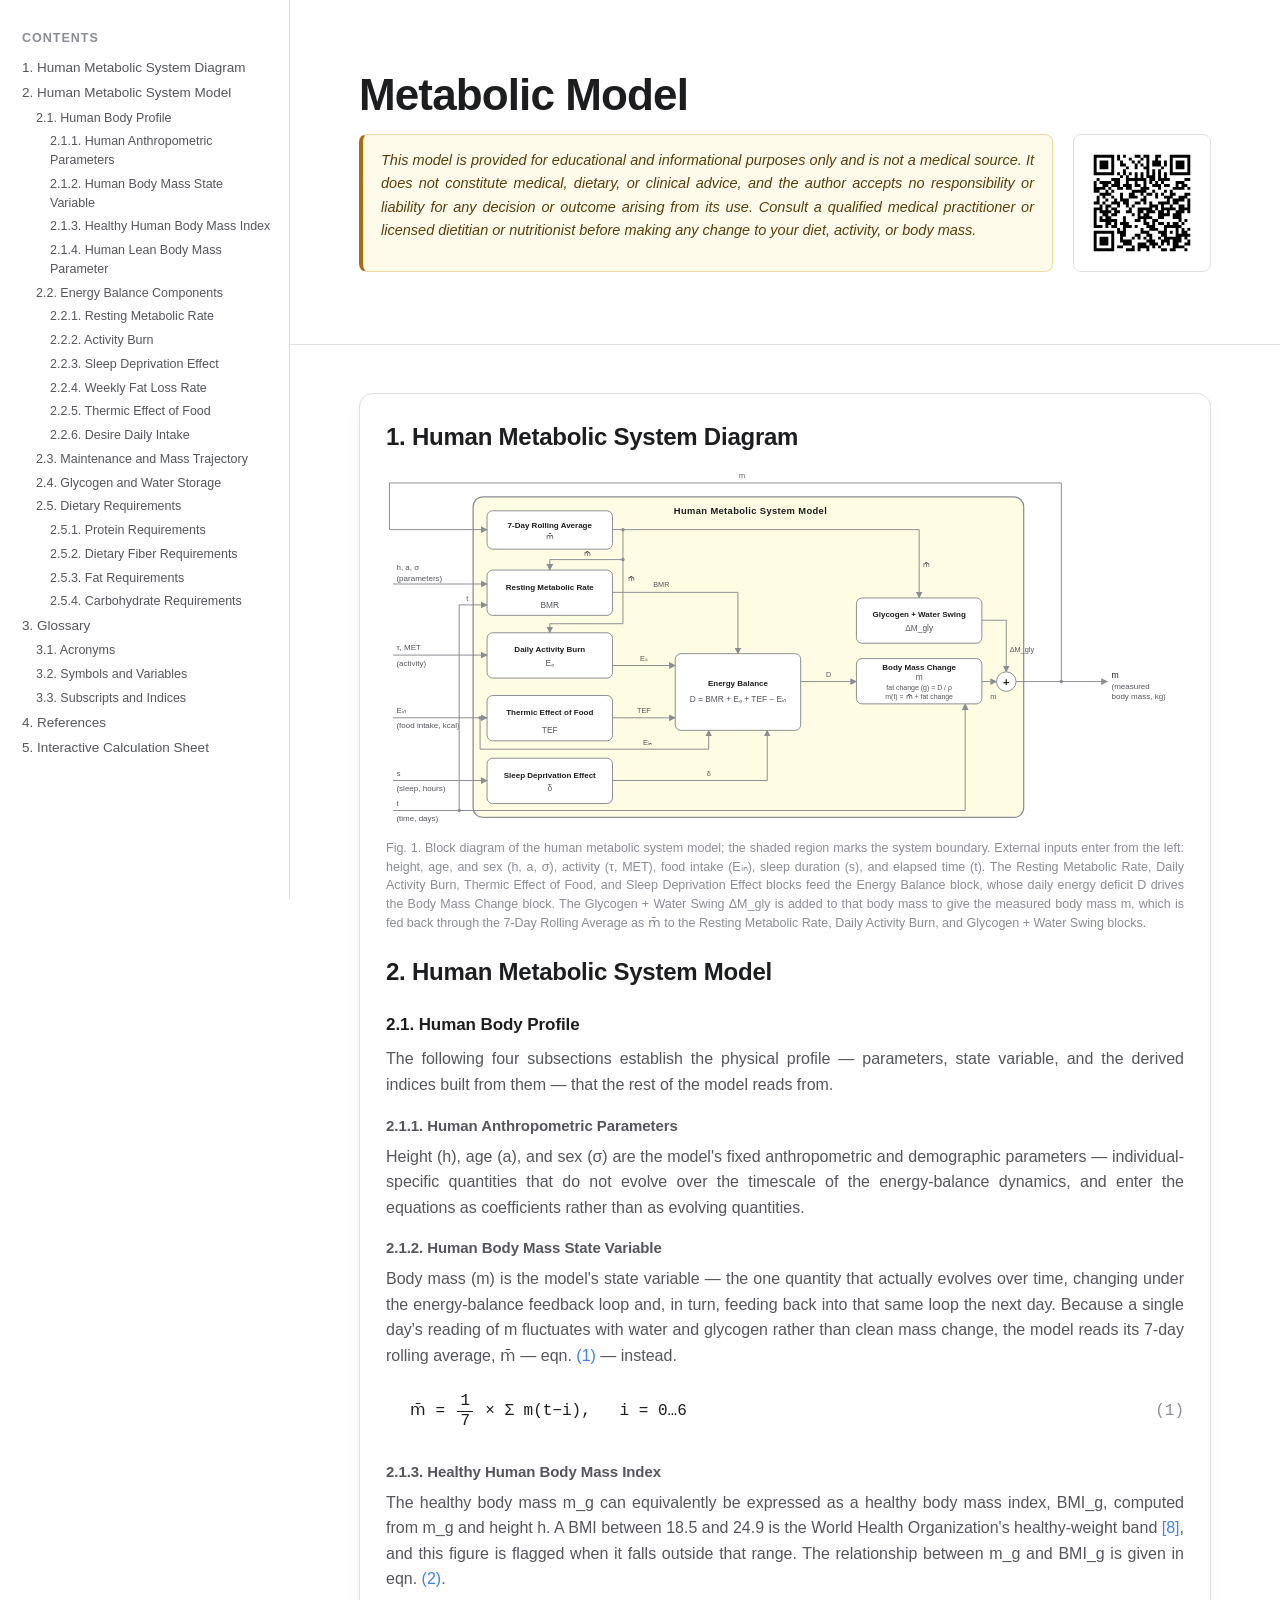
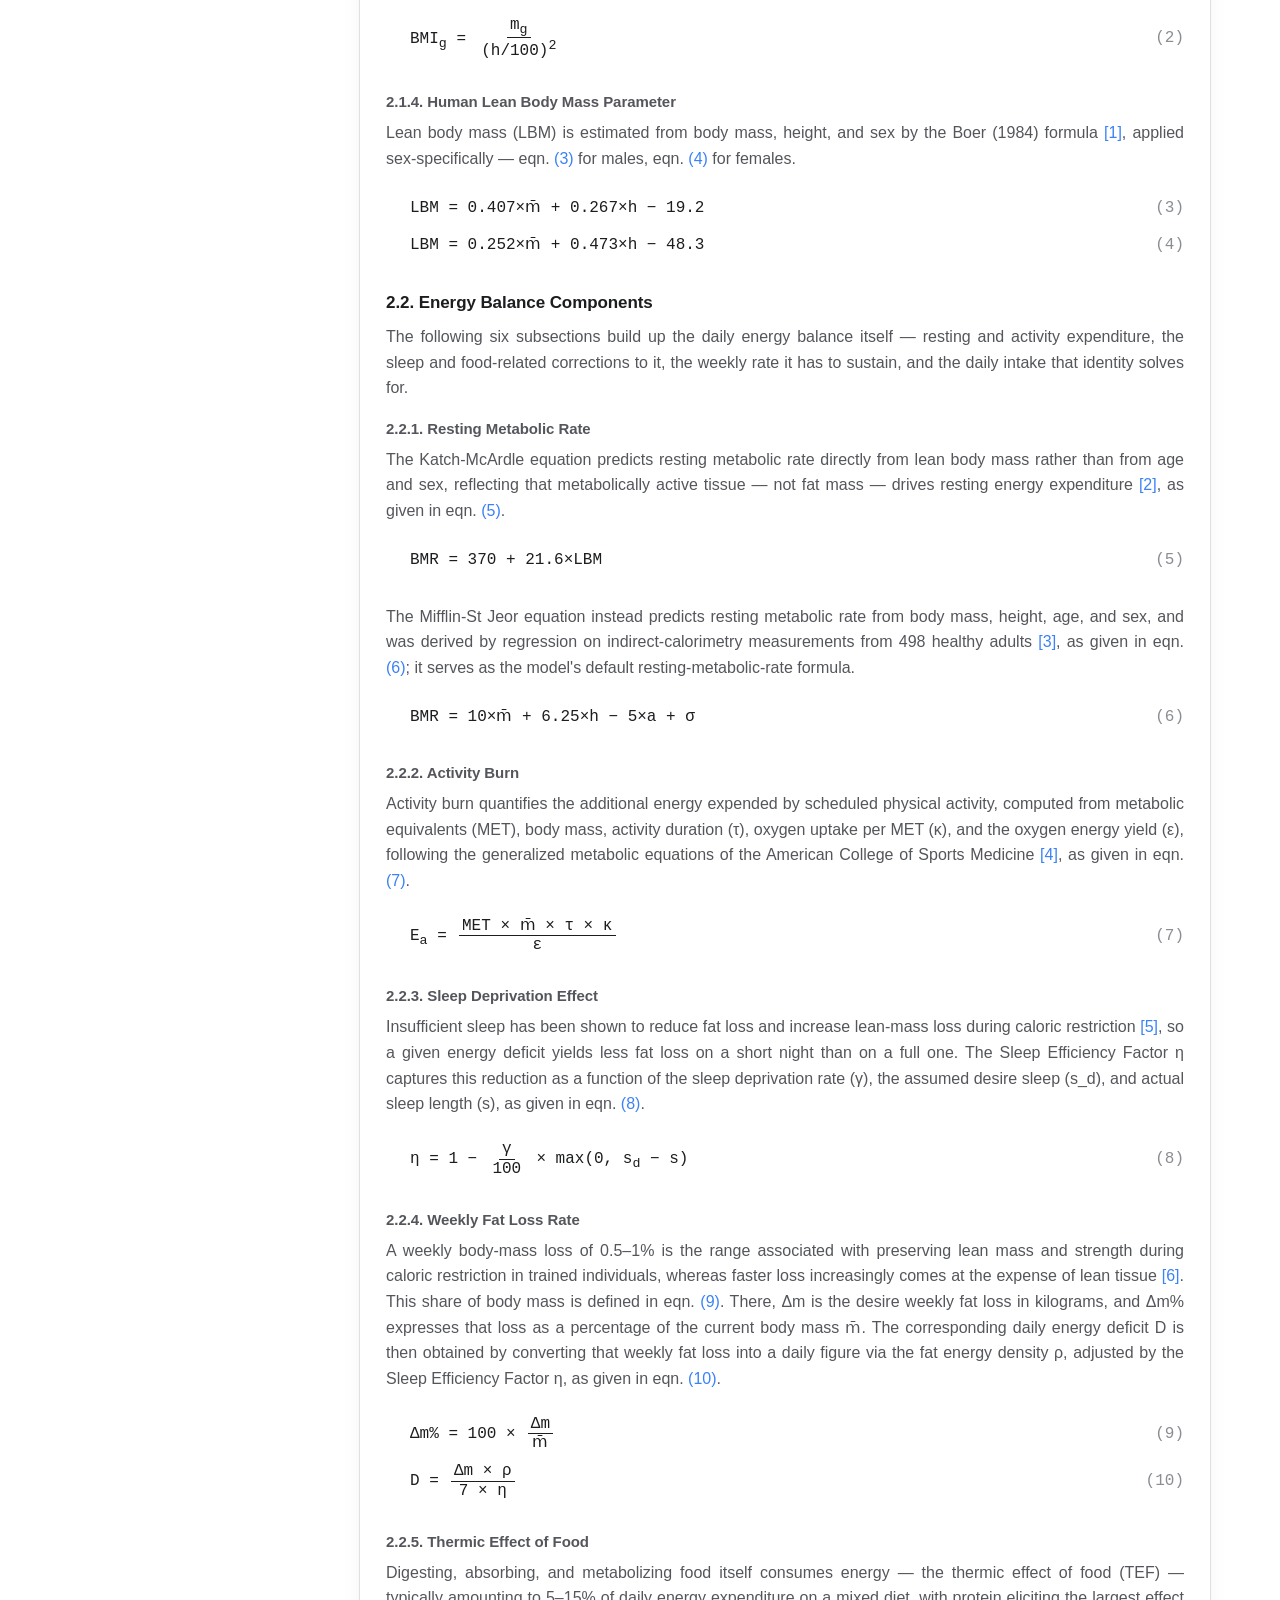
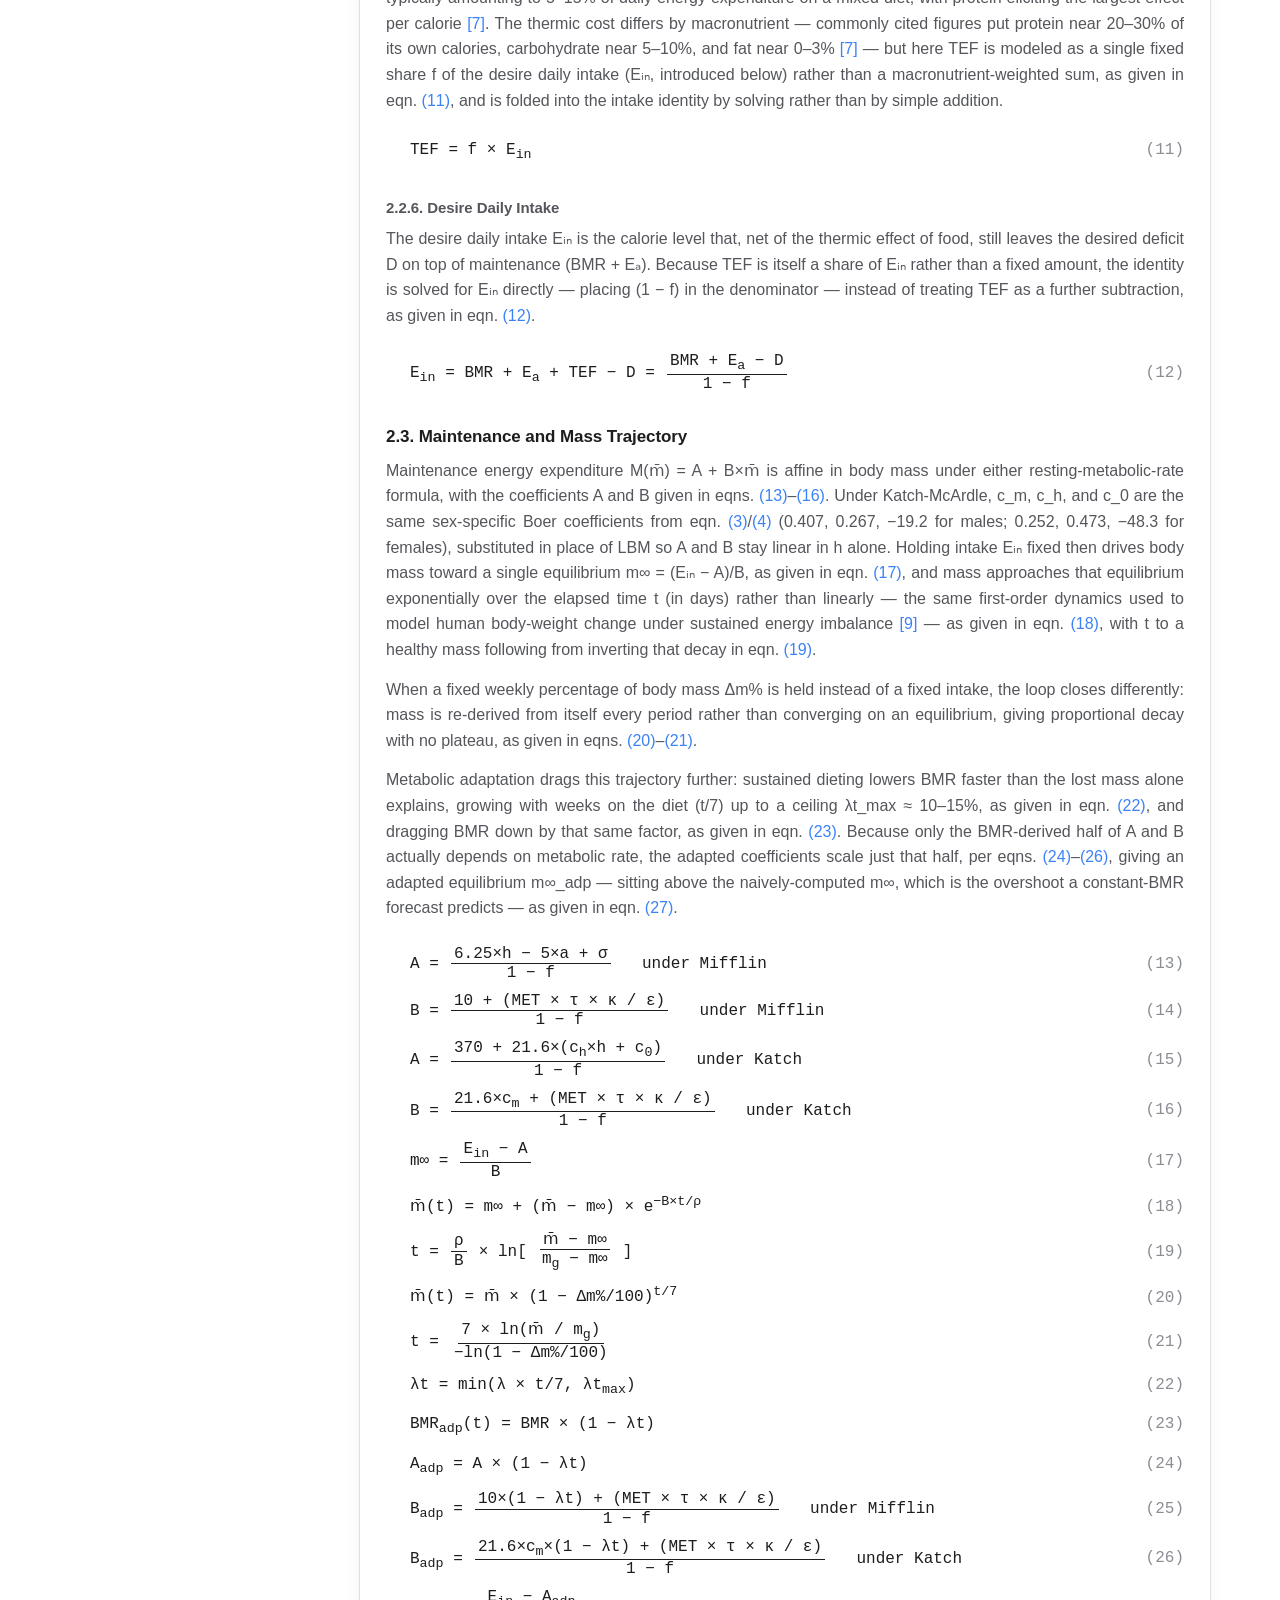
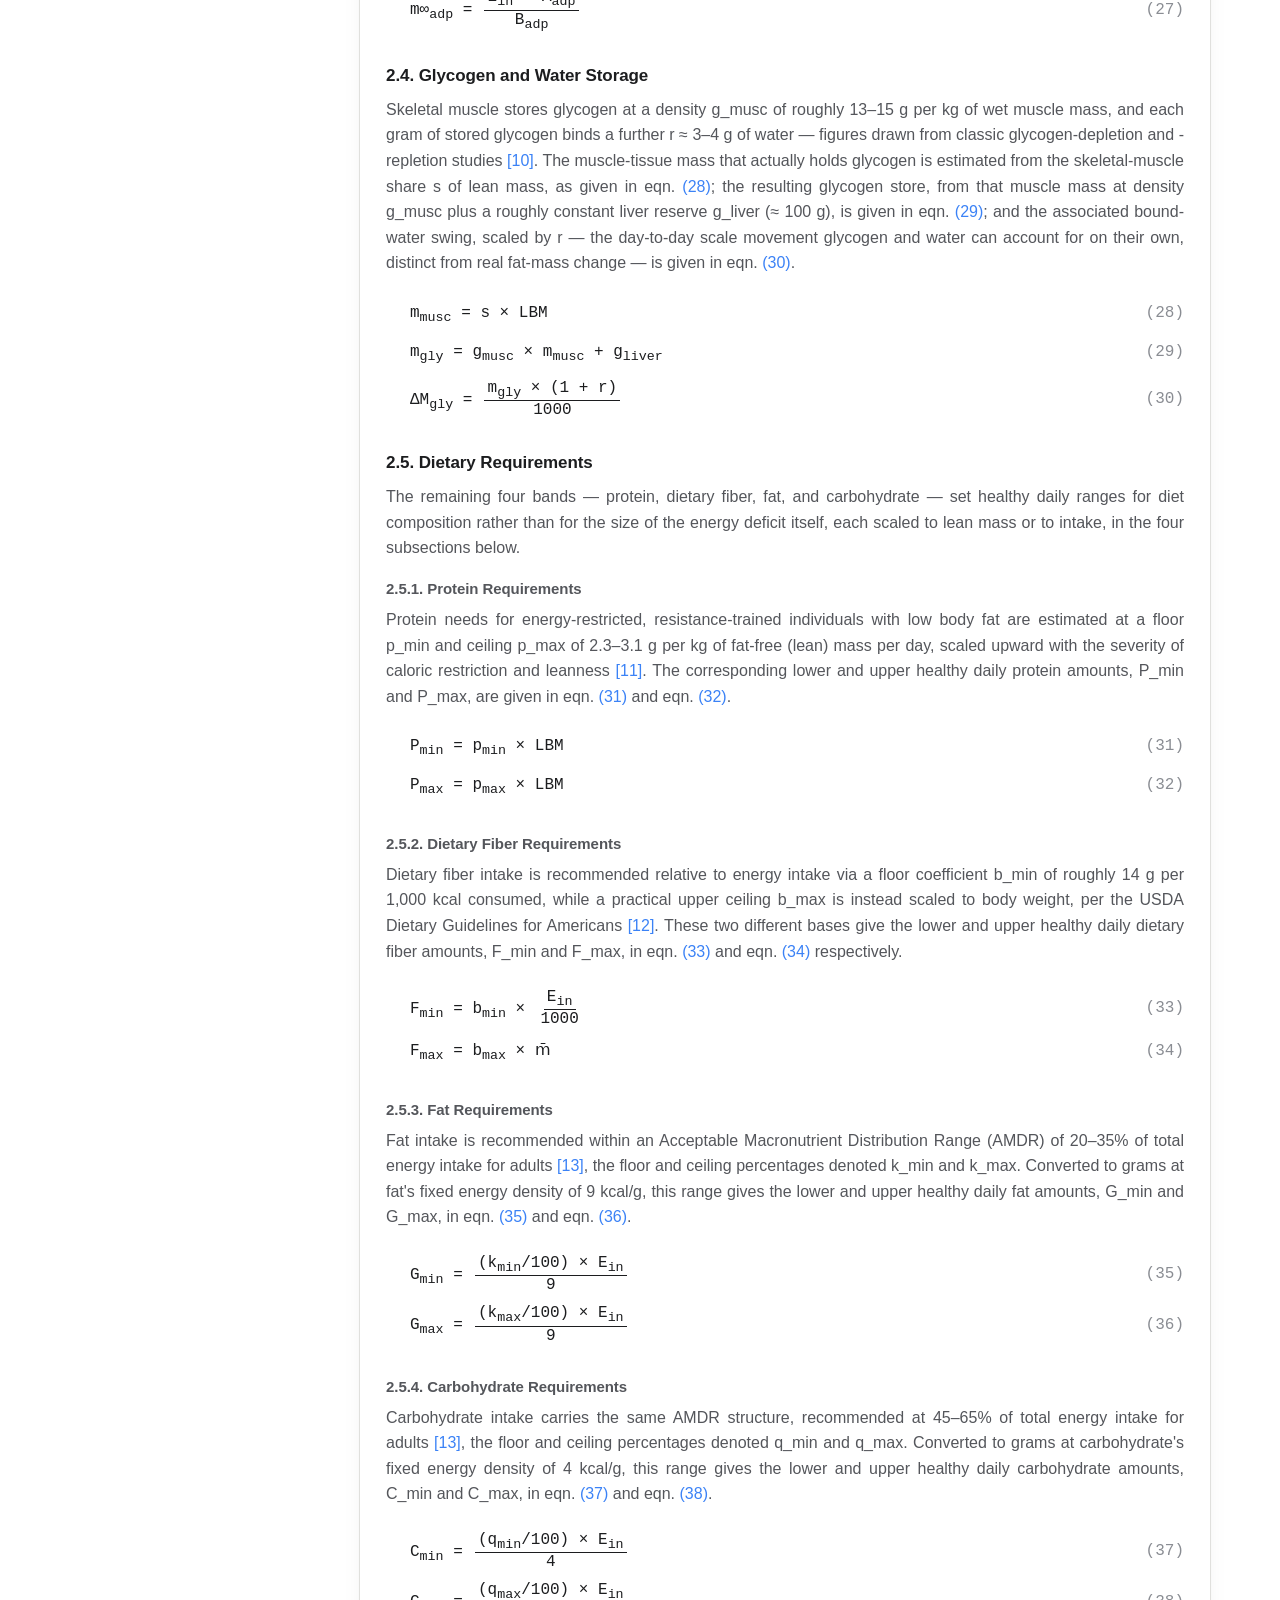
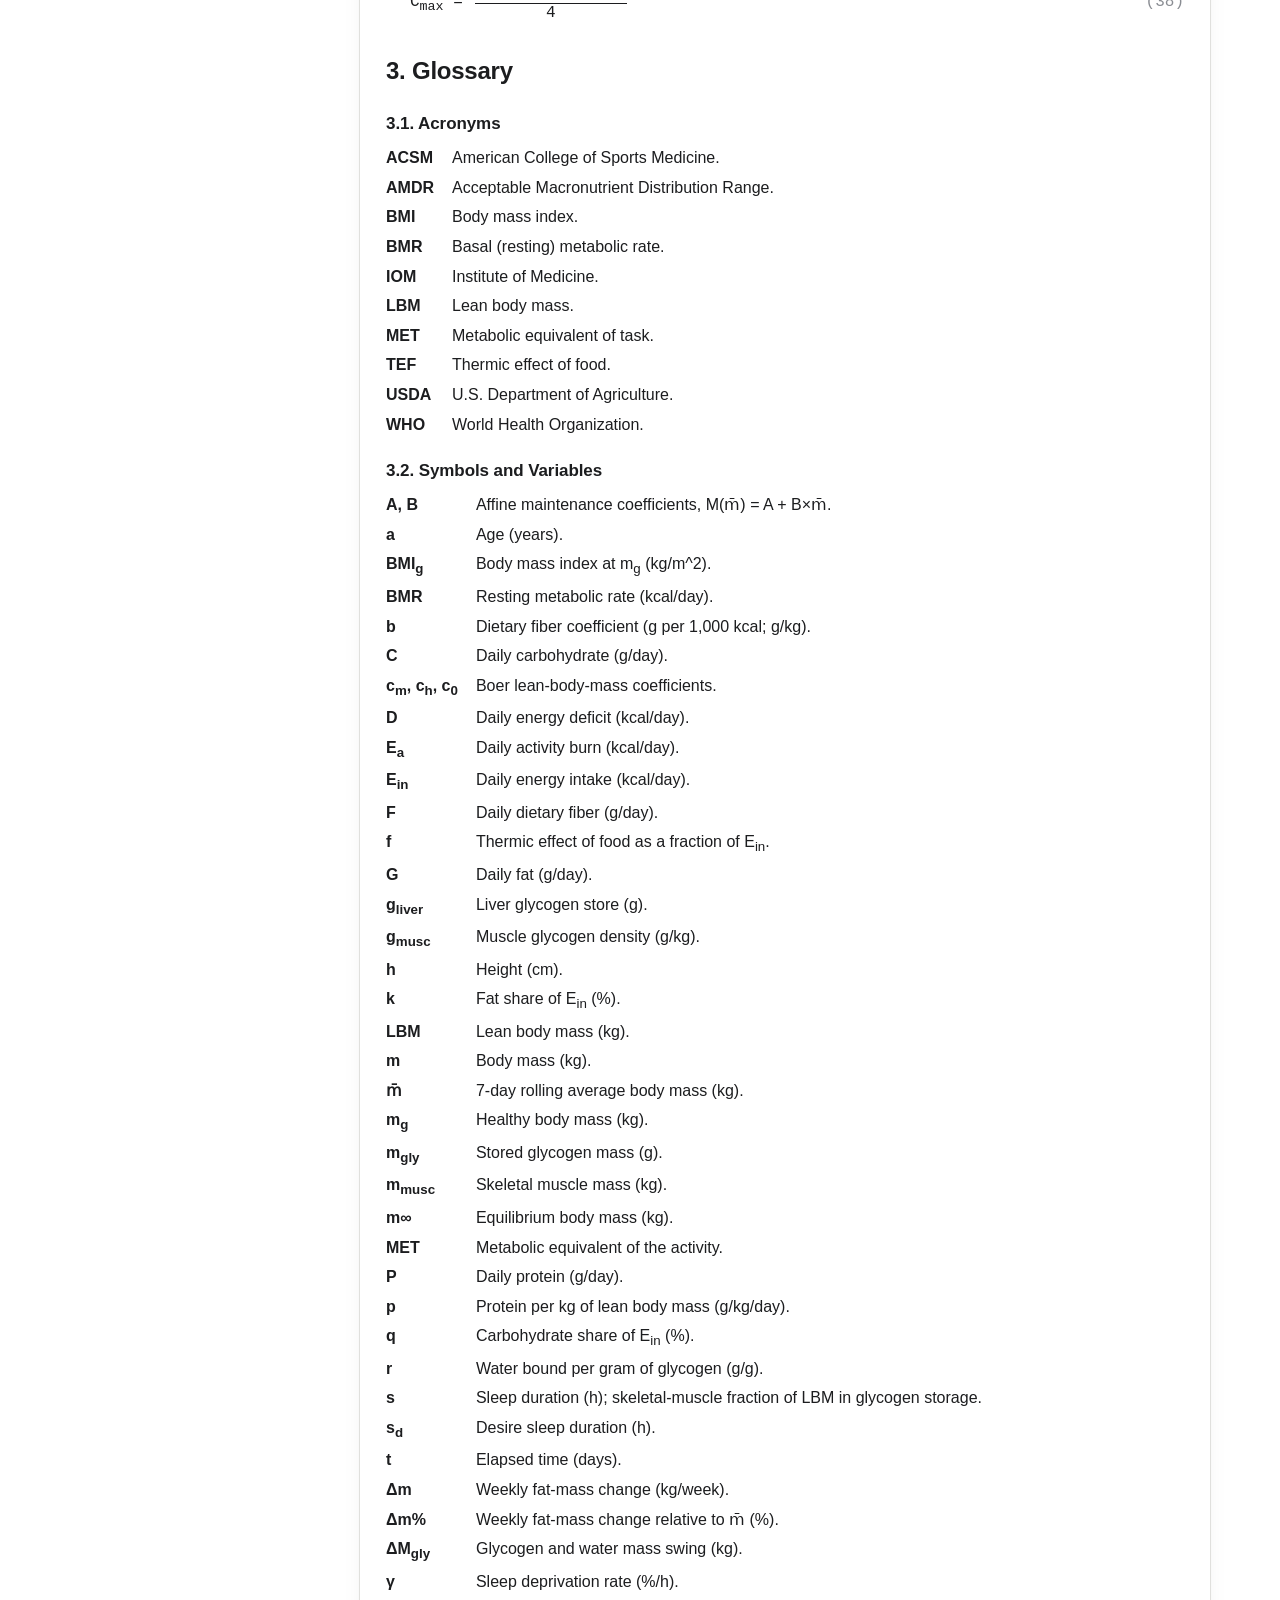
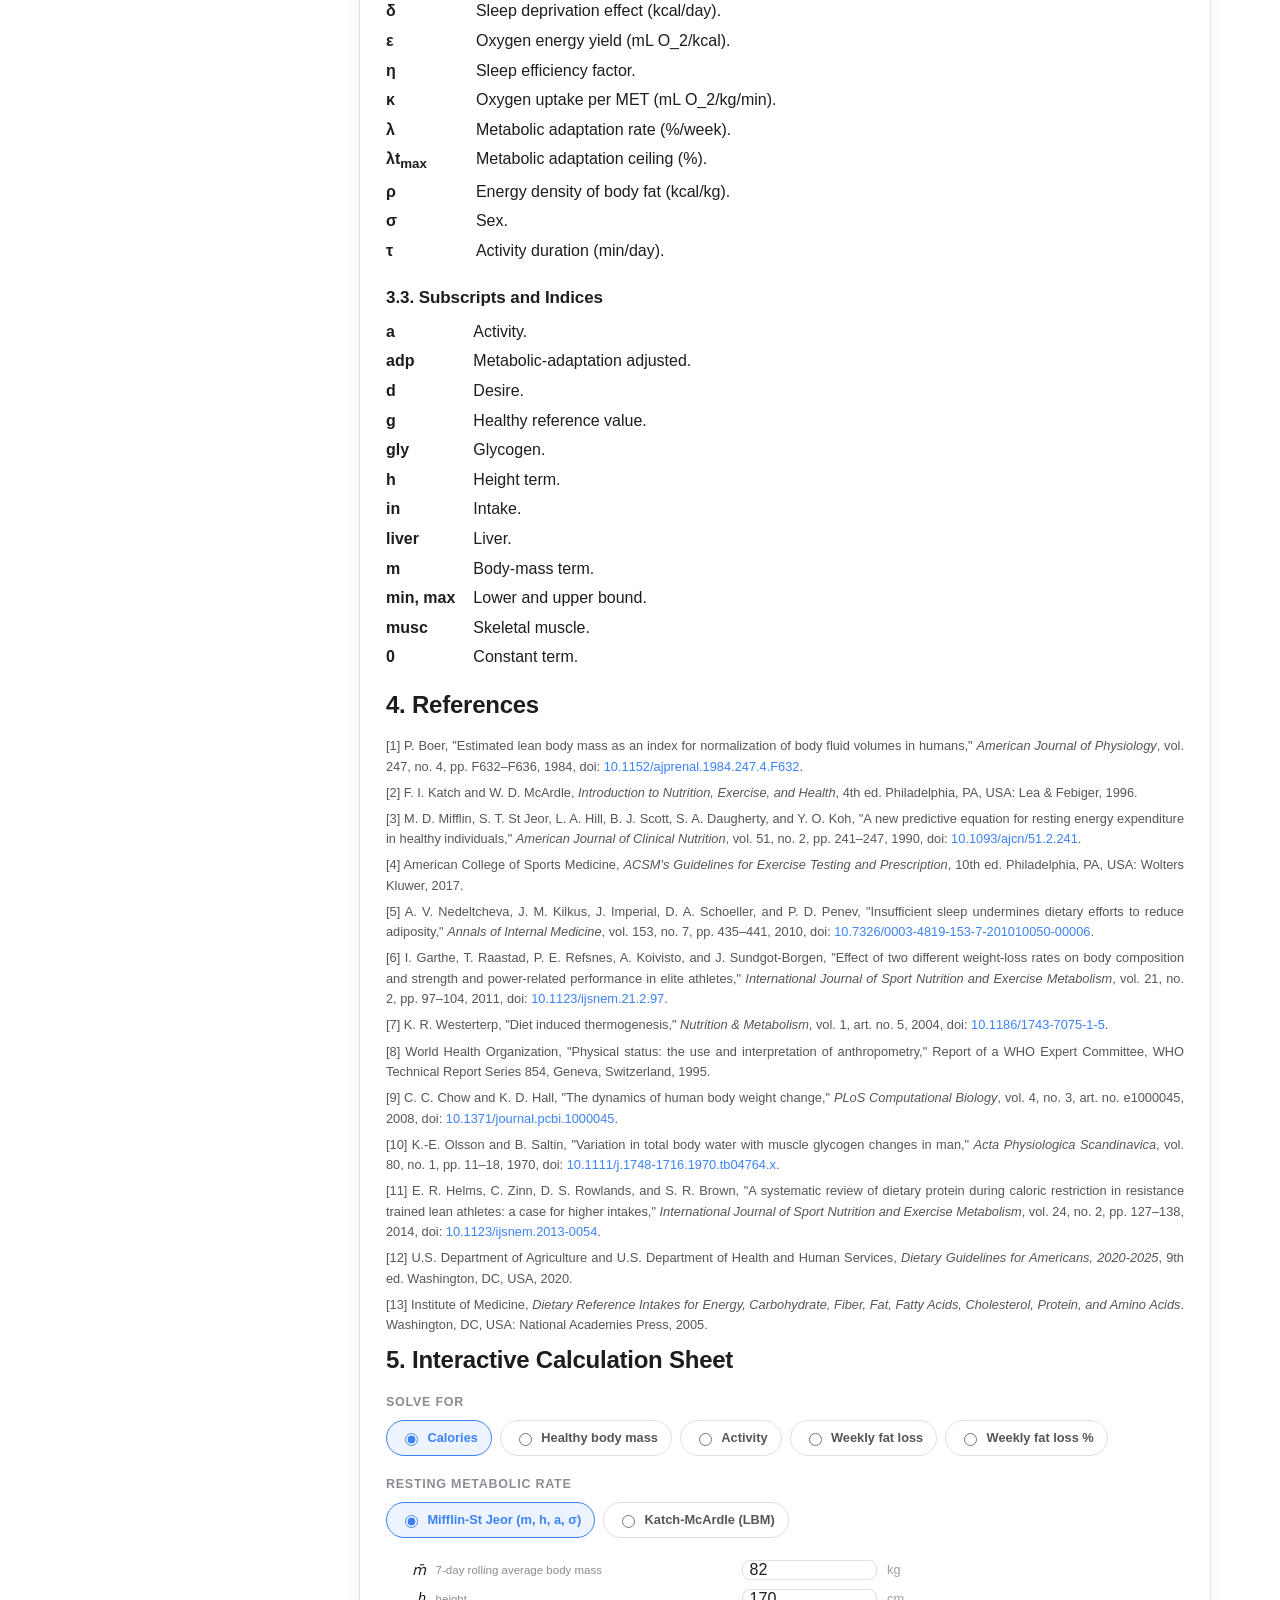
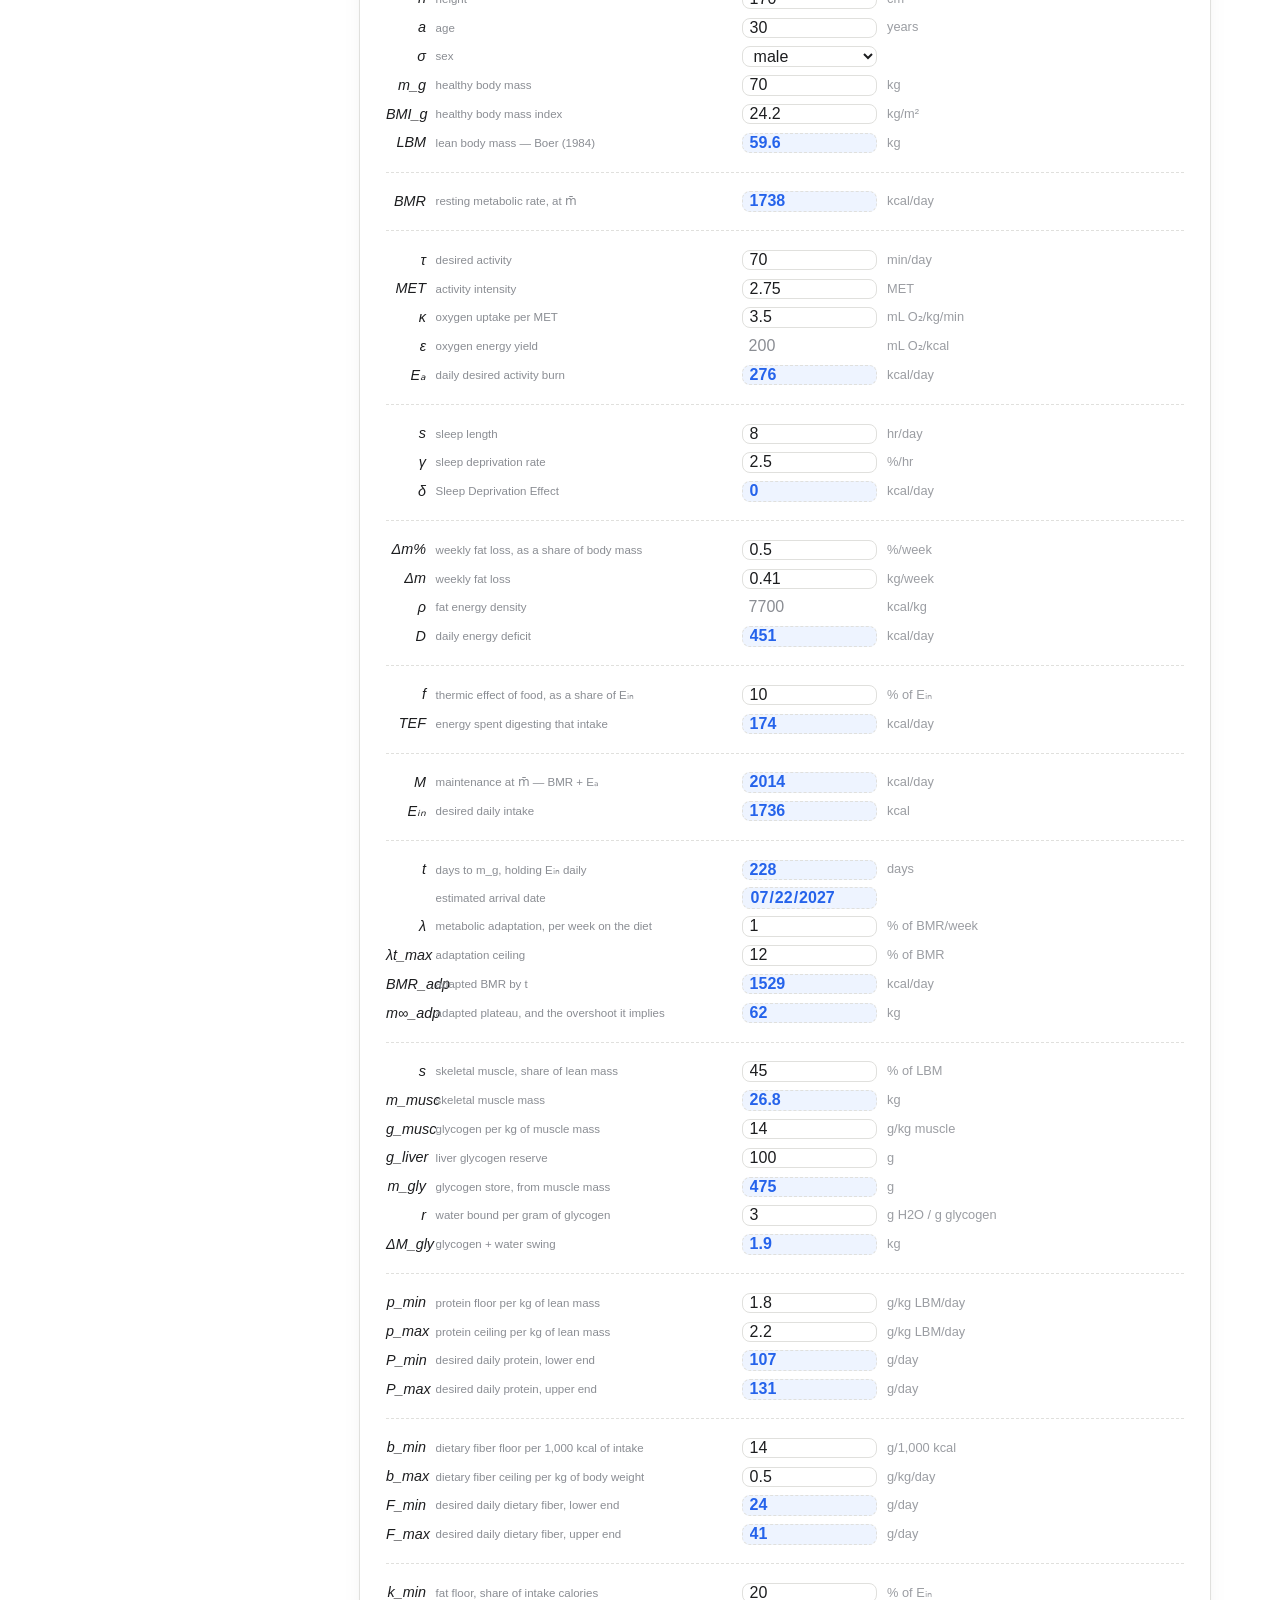
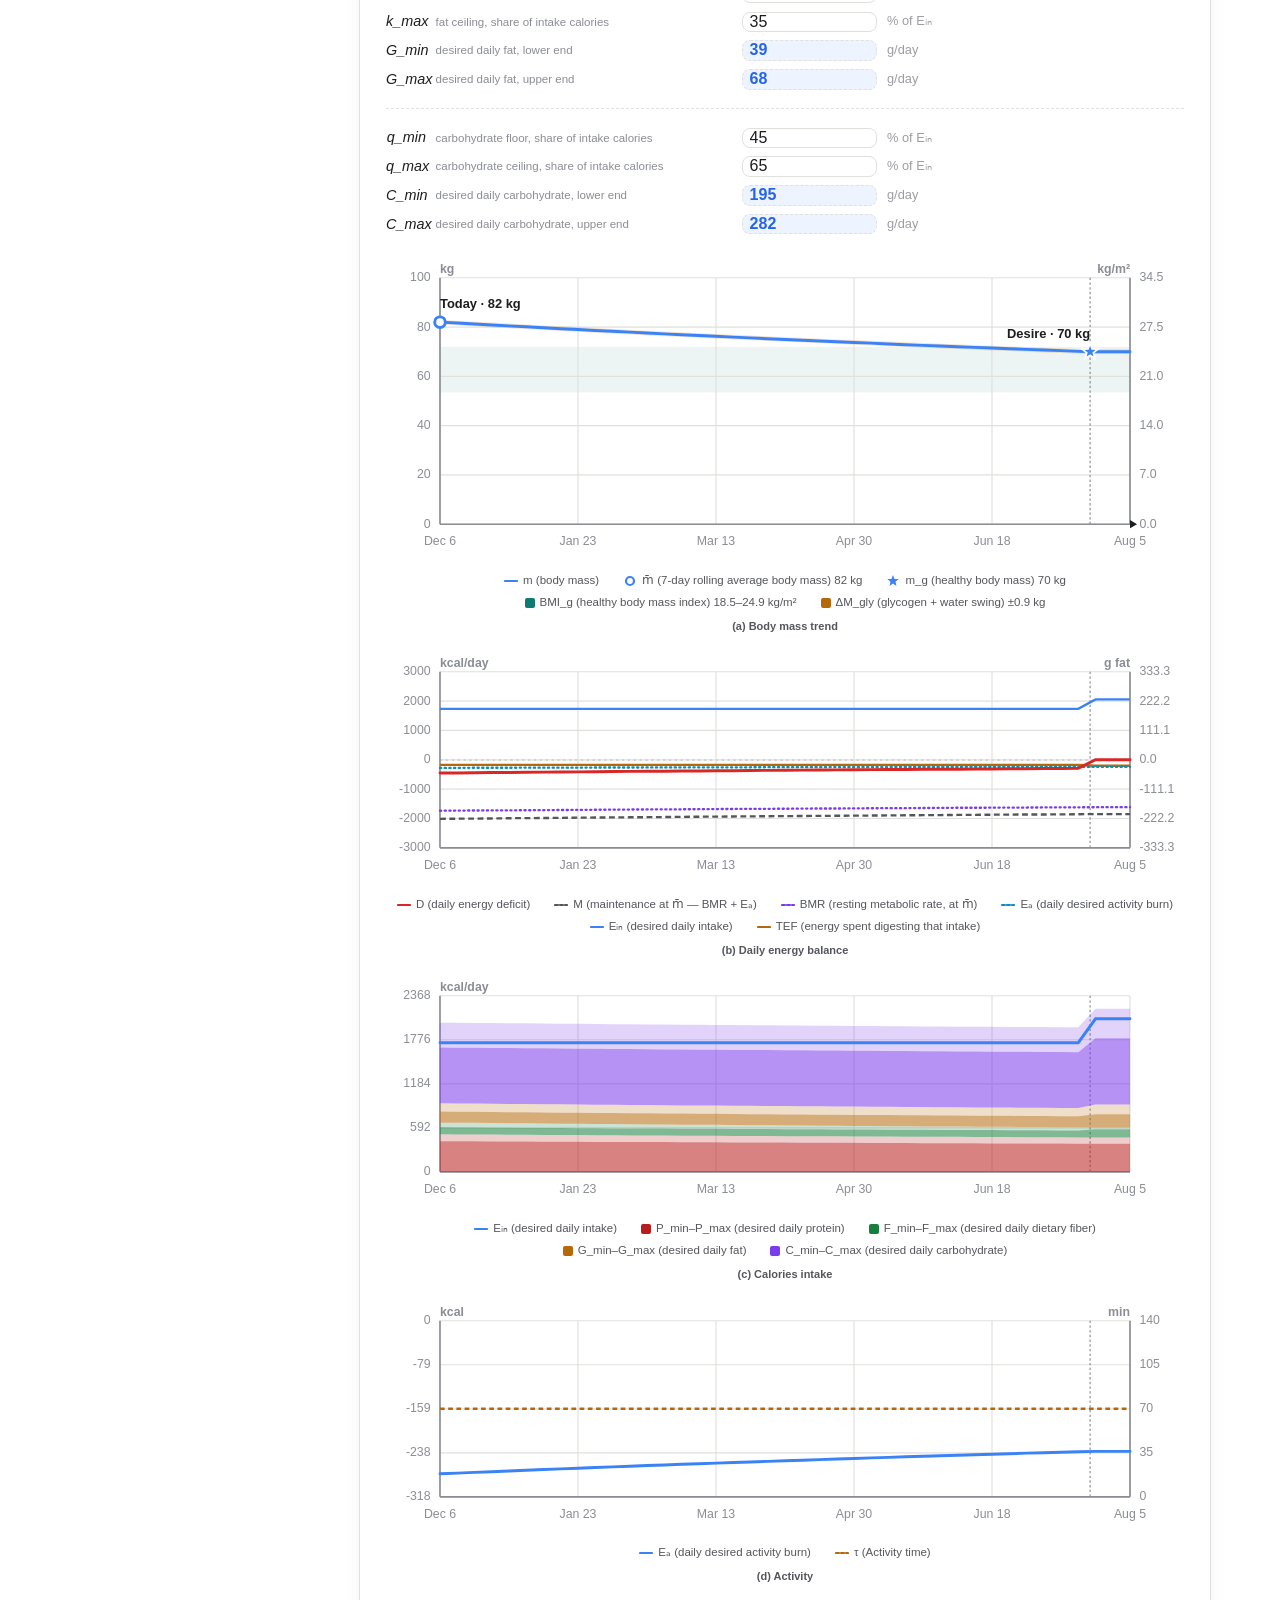
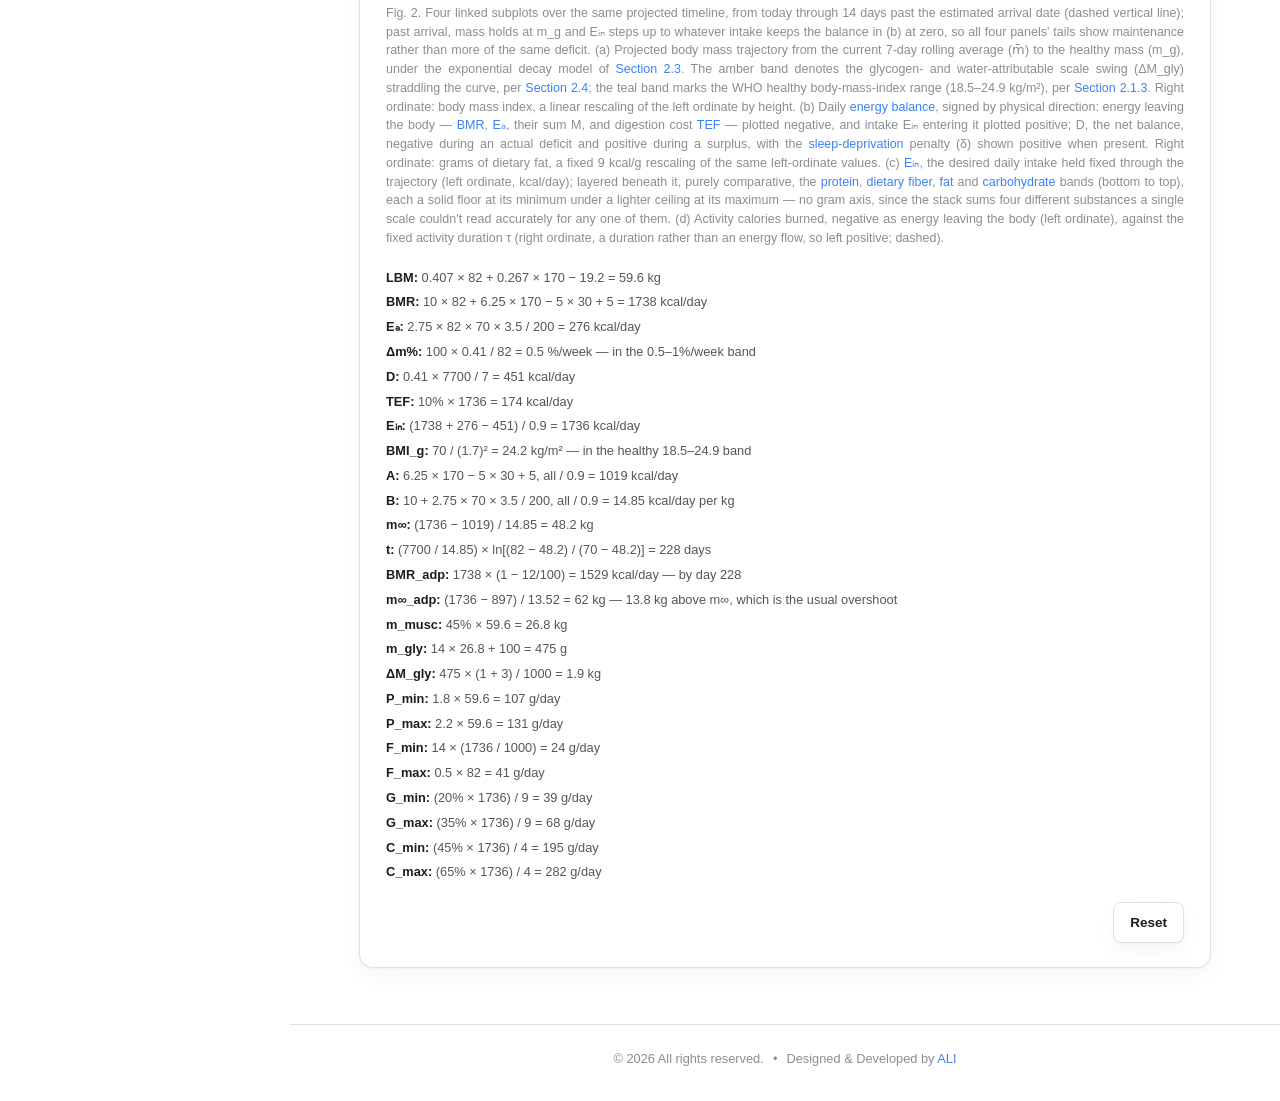
==== index.html @ 2cba82f3 "Add a contents sidebar, disclaimer box with QR code, round subplot axes, centered footer, and update" ====
<!DOCTYPE html>
<html lang="en">
<head>
<meta charset="UTF-8">
<meta name="viewport" content="width=device-width, initial-scale=1.0">
<title>Metabolic Model</title>
<meta name="description" content="Interactive first-principles model of the metabolic math behind weight management — BMR (Mifflin-St Jeor, Katch-McArdle), activity burn, thermic effect of food, sleep efficiency, and lean-mass-scaled protein/fiber/fat/carb targets. Solve for calories, target body mass, activity, or fat-loss rate from one linked set of equations.">
<link rel="icon" href="favicon.svg" type="image/svg+xml">
<link rel="stylesheet" href="assets/style.css">
</head>
<body>

<aside class="toc-sidebar" id="toc-sidebar" aria-label="Contents">
  <p class="toc-title">Contents</p>
  <nav class="toc" aria-label="Table of contents"></nav>
</aside>
<button type="button" class="toc-toggle" aria-controls="toc-sidebar" aria-expanded="false">Contents</button>
<div class="toc-backdrop" hidden></div>

<header class="hero">
  <div class="wrap">
    <h1>Metabolic Model</h1>
    <div class="hero-note">
      <p class="lede disclaimer" role="note">This model is provided for educational and informational purposes only and is not a medical source. It does not constitute medical, dietary, or clinical advice, and the author accepts no responsibility or liability for any decision or outcome arising from its use. Consult a qualified medical practitioner or licensed dietitian or nutritionist before making any change to your diet, activity, or body mass.</p>
      <a class="qr-link" href="https://ainlamyae.github.io/metabolic-model/">
        <img src="assets/qr-metabolic-model.svg" alt="QR code linking to https://ainlamyae.github.io/metabolic-model/" width="120" height="120">
      </a>
    </div>
  </div>
</header>

<main>

  <section id="sheet-section">
    <div class="wrap">
    <div class="sheet" id="sheet-root"></div>
    </div>
  </section>

</main>

<footer>
  <div class="wrap">
    <p>
        &copy; <span id="footer-year"></span> All rights reserved.
        <span class="footer-divider">•</span>
        Designed &amp; Developed by
        <a href="https://ainlamyae.github.io" target="_blank" rel="noopener">ALI</a>
    </p>
  </div>
</footer>

<script src="assets/script.js"></script>
</body>
</html>
---- assets/style.css ----
* {
    box-sizing: border-box;
}

:root {
    color-scheme: light;
    --bg: #ffffff;
    --bg-alt: #ffffff;
    --ink: #1c1d1f;
    --ink-soft: #54565b;
    --ink-faint: #8a8d93;
    --line: #e0e0dd;
    --accent: #3b82f6;
    --accent-hover: #2563eb;
    --accent-ink: #ffffff;
    --accent-soft: #eef4ff;
    --teal: #0f7a72;
    --amber: #b5680a;
    --danger: #dc2626;
    --code-bg: #1c1d1f;
    --code-ink: #e9e9ea;
    --shadow: 0 1px 2px rgba(20, 20, 20, .04), 0 8px 20px rgba(20, 20, 20, .04);
    --radius: 14px;
    --radius-md: 8px;
    --maxw: 900px;
    --input-font-size: 16px;
}

html {
    -webkit-text-size-adjust: 100%;
}

body {
    margin: 0;
    background: var(--bg);
    color: var(--ink);
    font: 16px/1.6 -apple-system, BlinkMacSystemFont, "Segoe UI", Roboto, Helvetica, Arial, sans-serif;
    overflow-x: hidden;
    display: flex;
    flex-direction: column;
    min-height: 100vh;
}

a {
    color: var(--accent);
    text-decoration: none;
}

a:hover {
    text-decoration: underline;
}

code, pre {
    font-family: ui-monospace, SFMono-Regular, Menlo, Consolas, "Liberation Mono", monospace;
}

input, select, textarea {
    max-width: 100%;
    font-size: var(--input-font-size);
}

.wrap {
    max-width: var(--maxw);
    margin: 0 auto;
    padding: 0 24px;
}

/* Hero */
.hero {
    padding: 72px 0 48px;
    border-bottom: 1px solid var(--line);
    background: var(--bg);
}

.eyebrow {
    display: inline-flex;
    align-items: center;
    gap: 8px;
    font-size: 13px;
    font-weight: 600;
    letter-spacing: .04em;
    text-transform: uppercase;
    color: var(--teal);
    margin-bottom: 18px;
}

.eyebrow .dot {
    width: 6px;
    height: 6px;
    border-radius: 50%;
    background: var(--teal);
}

h1 {
    font-size: clamp(30px, 5.5vw, 44px);
    line-height: 1.05;
    letter-spacing: -0.02em;
    margin: 0 0 16px;
}

.tagline {
    font-size: 18px;
    color: var(--ink-soft);
    max-width: 680px;
    margin: 0 0 28px;
}

.badges {
    display: flex;
    flex-wrap: wrap;
    gap: 10px;
}

.badge {
    display: inline-flex;
    align-items: center;
    gap: 7px;
    padding: 9px 14px;
    border-radius: 999px;
    background: var(--bg-alt);
    border: 1px solid var(--line);
    font-size: 13.5px;
    font-weight: 600;
    color: var(--ink);
    box-shadow: var(--shadow);
    transition: transform .15s ease, border-color .15s ease;
}

.badge:hover {
    transform: translateY(-1px);
    border-color: var(--accent);
    text-decoration: none;
}

.badge svg {
    width: 15px;
    height: 15px;
    flex: none;
}

.badge.primary {
    background: var(--accent);
    color: var(--accent-ink);
    border-color: transparent;
}

.badge.primary svg {
    stroke: var(--accent-ink);
}

/* Sections */
main section {
    padding: 48px 0 56px;
}

.kicker {
    font-size: 12.5px;
    font-weight: 700;
    letter-spacing: .08em;
    text-transform: uppercase;
    color: var(--ink-faint);
    margin: 0 0 10px;
}

/* Section numbering is CSS-generated (counters), never typed into heading
   text — reordering, nesting, or inserting a section renumbers everything
   after it automatically, with no manual "1.10 -> 1.11" edits anywhere. */
.sheet {
    counter-reset: h2num;
}

h2 {
    font-size: 24px;
    letter-spacing: -.01em;
    margin: 0 0 12px;
    scroll-margin-top: 1rem;
    counter-increment: h2num;
    counter-reset: h3num;
}

h2::before {
    content: counter(h2num) ". ";
}

h3 {
    font-size: 17px;
    letter-spacing: -.005em;
    margin: 20px 0 8px;
    scroll-margin-top: 1rem;
    counter-increment: h3num;
    counter-reset: h4num;
}

h3::before {
    content: counter(h2num) "." counter(h3num) ". ";
}

h4 {
    font-size: 15px;
    letter-spacing: -.005em;
    margin: 16px 0 6px;
    color: var(--ink-soft);
    scroll-margin-top: 1rem;
    counter-increment: h4num;
}

h4::before {
    content: counter(h2num) "." counter(h3num) "." counter(h4num) ". ";
}

/* Table of contents — a separate, identically-shaped counter scope, since
   it sits before the numbered headings in DOM order and can't read their
   counter values directly; its nesting must mirror the heading structure. */
.toc {
    counter-reset: toc-h2;
}

/* Contents sidebar: fixed on the left on wide screens; a drawer opened
   by the floating Contents button on narrower screens and phones. */
.toc-sidebar {
    position: fixed;
    top: 0;
    left: 0;
    bottom: 0;
    width: 290px;
    max-width: 85vw;
    overflow-y: auto;
    padding: 28px 18px 28px 22px;
    background: var(--bg);
    border-right: 1px solid var(--line);
    z-index: 30;
    transform: translateX(-100%);
    transition: transform .2s ease;
}

.toc-sidebar.open {
    transform: none;
    box-shadow: 0 0 24px rgba(0, 0, 0, .15);
}

.toc-title {
    margin: 0 0 10px;
    font-size: 12.5px;
    font-weight: 700;
    letter-spacing: .08em;
    text-transform: uppercase;
    color: var(--ink-faint);
}

.toc-sidebar .toc > ul {
    font-size: 13.5px;
    line-height: 1.5;
}

.toc-sidebar .toc li {
    margin: 5px 0;
}

.toc-sidebar .toc ul ul {
    padding-left: 14px;
    font-size: 12.5px;
}

.toc-toggle {
    position: fixed;
    right: 16px;
    bottom: 16px;
    z-index: 25;
    padding: 10px 16px;
    border: 1px solid var(--line);
    border-radius: 999px;
    background: var(--bg);
    color: var(--ink);
    font: inherit;
    font-size: 14px;
    font-weight: 600;
    box-shadow: 0 2px 10px rgba(0, 0, 0, .12);
    cursor: pointer;
}

.toc-backdrop {
    position: fixed;
    inset: 0;
    z-index: 29;
    background: rgba(0, 0, 0, .3);
}

@media (min-width: 1024px) {
    body {
        padding-left: 290px;
    }

    .toc-sidebar {
        transform: none;
        transition: none;
    }

    .toc-sidebar.open {
        box-shadow: none;
    }

    .toc-toggle,
    .toc-backdrop {
        display: none !important;
    }
}

.toc > ul {
    margin: 0;
    padding-left: 0;
    list-style: none;
    font-size: 14px;
    line-height: 1.9;
}

.toc ul ul {
    padding-left: 20px;
    list-style: none;
    font-size: 13px;
}

.toc > ul > li {
    counter-increment: toc-h2;
    counter-reset: toc-h3;
}

.toc > ul > li > a::before {
    content: counter(toc-h2) ". ";
}

.toc > ul > li > ul > li {
    counter-increment: toc-h3;
    counter-reset: toc-h4;
}

.toc > ul > li > ul > li > a::before {
    content: counter(toc-h2) "." counter(toc-h3) ". ";
}

.toc > ul > li > ul > li > ul > li {
    counter-increment: toc-h4;
}

.toc > ul > li > ul > li > ul > li > a::before {
    content: counter(toc-h2) "." counter(toc-h3) "." counter(toc-h4) ". ";
}

.toc a {
    color: var(--ink-soft);
}

.toc a:hover {
    color: var(--accent);
}

.lede {
    font-size: 16px;
    color: var(--ink-soft);
    max-width: 680px;
    margin: 0 0 24px;
}

/* The disclaimer with the site's QR code to its right, so an audience can
   scan the page off a monitor or projector; phones hide the code. */
.hero-note {
    display: flex;
    align-items: stretch;
    gap: 20px;
    margin: 0 0 24px;
}

.hero-note .disclaimer {
    flex: 1;
    margin: 0;
    max-width: none;
}

.qr-link {
    flex: none;
    display: flex;
    flex-direction: column;
    align-items: center;
    justify-content: center;
    padding: 8px;
    border: 1px solid var(--line);
    border-radius: var(--radius-md);
    background: #ffffff;
}

.qr-link:hover {
    text-decoration: none;
    border-color: var(--accent);
}

.qr-link img {
    display: block;
    width: 120px;
    height: 120px;
    image-rendering: pixelated;
}

@media (max-width: 560px) {
    .qr-link {
        display: none;
    }
}

.disclaimer {
    padding: 14px 18px;
    border: 1px solid #f3d9a4;
    border-left: 4px solid var(--amber);
    border-radius: var(--radius-md);
    background: #fffbeb;
    color: #5c3d0a;
    font-size: 14.5px;
    font-style: italic;
    line-height: 1.6;
}

p {
    color: var(--ink-soft);
    margin: 0 0 14px;
    text-align: justify;
}

code {
    background: var(--accent-soft);
    color: var(--accent-hover);
    padding: .1em .35em;
    border-radius: 4px;
    font-size: .9em;
}

.abstract {
    background: var(--bg-alt);
    border: 1px solid var(--line);
    border-radius: var(--radius);
    padding: 26px 28px;
    box-shadow: var(--shadow);
}

.abstract p {
    color: var(--ink);
    margin: 0 0 14px;
}

.abstract p:last-of-type {
    margin-bottom: 0;
}

.keywords {
    margin-top: 16px;
    padding-top: 16px;
    border-top: 1px dashed var(--line);
    font-size: 13.5px;
    color: var(--ink-faint);
}

.keywords b {
    color: var(--ink-soft);
}

/* Stat grid */
.stats {
    display: grid;
    grid-template-columns: repeat(auto-fit, minmax(140px, 1fr));
    gap: 14px;
    margin-top: 8px;
}

.stat {
    background: var(--bg-alt);
    border: 1px solid var(--line);
    border-radius: 12px;
    padding: 18px 16px;
    box-shadow: var(--shadow);
}

.stat .num {
    font-size: 28px;
    font-weight: 700;
    letter-spacing: -.02em;
    color: var(--accent);
}

.stat .lbl {
    font-size: 13px;
    color: var(--ink-faint);
    margin-top: 4px;
}

.facts {
    display: grid;
    grid-template-columns: repeat(auto-fit, minmax(260px, 1fr));
    gap: 14px;
    margin-top: 22px;
}

.fact {
    border: 1px solid var(--line);
    border-radius: 12px;
    padding: 16px 18px;
    background: var(--bg-alt);
}

.fact h3 {
    margin: 0 0 6px;
    font-size: 14.5px;
    color: var(--ink);
}

.fact p {
    margin: 0;
    font-size: 14px;
    color: var(--ink-faint);
}

/* Pipeline diagram */
.pipeline {
    margin-top: 24px;
}

.pipeline svg {
    width: 100%;
    height: auto;
    display: block;
}

/* Equations table */
table {
    width: 100%;
    border-collapse: collapse;
    font-size: 14px;
    margin-top: 8px;
}

th, td {
    text-align: left;
    padding: 10px 12px;
    border-bottom: 1px solid var(--line);
}

th {
    color: var(--ink-faint);
    font-weight: 600;
    font-size: 12.5px;
    text-transform: uppercase;
    letter-spacing: .03em;
}

tbody tr:hover {
    background: var(--accent-soft);
}

.table-scroll {
    overflow-x: auto;
    -webkit-overflow-scrolling: touch;
}

.note {
    font-size: 13.5px;
    color: var(--ink-faint);
    border-left: 3px solid var(--line);
    padding: 4px 0 4px 14px;
    margin-top: 16px;
}

/* Limitations */
ul.limits {
    margin: 8px 0 0;
    padding-left: 0;
    list-style: none;
}

ul.limits li {
    position: relative;
    padding: 10px 0 10px 26px;
    border-bottom: 1px solid var(--line);
    color: var(--ink-soft);
    font-size: 14.5px;
}

ul.limits li:last-child {
    border-bottom: none;
}

ul.limits li::before {
    content: "–";
    position: absolute;
    left: 0;
    color: var(--amber);
    font-weight: 700;
}

ul.limits li b {
    color: var(--ink);
}

/* Citation / references */
.cite-block {
    background: var(--bg-alt);
    border: 1px solid var(--line);
    border-radius: var(--radius);
    padding: 22px 24px;
    box-shadow: var(--shadow);
}

.ref-list {
    margin: 0;
    padding-left: 20px;
    color: var(--ink-soft);
    font-size: 14px;
    line-height: 1.8;
}

.ref-item {
    color: var(--ink-soft);
    font-size: .8rem;
    line-height: 1.6;
    margin: 0 0 .35rem;
    scroll-margin-top: 1rem;
}

.ref-item:target {
    background: var(--accent-soft);
    border-radius: 4px;
}

.usage-req {
    margin-top: 18px;
    padding: 14px 16px;
    border-radius: 10px;
    background: var(--accent-soft);
    color: var(--ink);
    font-size: 13.5px;
    border: 1px solid transparent;
}

.usage-req b {
    color: var(--accent-hover);
}

/* Sheet card */
.sheet {
    background: var(--bg-alt);
    border: 1px solid var(--line);
    border-radius: var(--radius);
    box-shadow: var(--shadow);
    padding: 24px 26px;
}

.btn {
    font: inherit;
    font-size: 13.5px;
    font-weight: 600;
    padding: 9px 16px;
    border-radius: var(--radius-md);
    border: 1px solid var(--line);
    background: var(--bg-alt);
    color: var(--ink);
    cursor: pointer;
    box-shadow: var(--shadow);
}

.btn:hover {
    border-color: var(--accent);
}

.btn-primary {
    background: var(--accent);
    border-color: transparent;
    color: var(--accent-ink);
}

.btn-primary:hover {
    background: var(--accent-hover);
}

.hint {
    color: var(--ink-faint);
    font-size: .85rem;
    margin-bottom: 1rem;
}

.hint:empty {
    display: none;
}

.sheet-actions {
    display: flex;
    justify-content: flex-end;
    margin-top: 1.25rem;
}

.formula-expression {
    margin: 0 0 1.25rem;
    color: var(--ink);
    font-family: ui-monospace, SFMono-Regular, Menlo, Consolas, monospace;
    font-size: 1rem;
    line-height: 1.7;
    overflow-x: auto;
}

.eqn-scroll {
    display: inline-block;
    min-width: 100%;
}

.eqn-heading {
    margin-top: .5em;
}

.eqn-section {
    font-family: -apple-system, BlinkMacSystemFont, "Segoe UI", Roboto, Helvetica, Arial, sans-serif;
    margin: 1.4rem 0 .8rem;
}

.eqn-section h3 {
    margin: 0 0 8px;
}

.eqn-section p {
    margin: 0 0 .6em;
    font-size: 1rem;
    line-height: 1.6;
}

.eqn-heading:first-child {
    margin-top: 0;
}

.eqn-row {
    display: flex;
    align-items: baseline;
    gap: 1.5rem;
    padding-left: 1.5em;
    margin: .6em 0;
    scroll-margin-top: 1rem;
}

.eqn-body {
    white-space: pre;
}

.eqn-num {
    flex: none;
    margin-left: auto;
    color: var(--ink-faint);
    text-decoration: none;
}

.eqn-num:hover {
    color: var(--accent);
    text-decoration: underline;
}

.eqn-row:target {
    background: var(--accent-soft);
    border-radius: 4px;
}

/* \frac{a}{b} in an equation line, stacked like a real fraction bar rather
   than rendered as "a/b" — see renderEquationMath in script.js. */
.eqn-frac {
    display: inline-flex;
    flex-direction: column;
    align-items: center;
    vertical-align: middle;
    line-height: 1.15;
    margin: 0 .15em;
}

.eqn-frac-num,
.eqn-frac-den {
    white-space: nowrap;
    padding: 0 .2em;
}

.eqn-frac-num {
    border-bottom: 1px solid currentColor;
}

.formula-where {
    margin: 0 0 .6rem;
    font-size: .78rem;
    color: var(--ink-faint);
}

.formula-solve-for {
    display: flex;
    flex-wrap: wrap;
    gap: .5rem;
    margin: 0 0 1.1rem;
    padding: 0;
    border: 0;
}

.formula-solve-for legend {
    width: 100%;
    margin-bottom: .5rem;
    padding: 0;
    font-size: 12.5px;
    font-weight: 700;
    letter-spacing: .06em;
    text-transform: uppercase;
    color: var(--ink-faint);
}

.formula-solve-for label {
    display: flex;
    align-items: center;
    gap: .4rem;
    font-size: .8rem;
    font-weight: 600;
    color: var(--ink-soft);
    padding: 7px 13px;
    border-radius: 999px;
    border: 1px solid var(--line);
    background: var(--bg-alt);
    cursor: pointer;
    transition: border-color .15s ease, color .15s ease, background .15s ease;
}

.formula-solve-for label:hover {
    border-color: var(--accent);
}

.formula-solve-for label:has(input:checked) {
    border-color: var(--accent);
    background: var(--accent-soft);
    color: var(--accent);
}

.formula-solve-for input {
    accent-color: var(--accent);
}

/* The one row whose input is the current answer rather than a knob to turn:
   readonly like ρ/ε, but still accent-coloured so it keeps reading as "the
   answer" among its siblings. .formula-field-computed gets the same look for
   Eᵢₙ/t/date in TAU and DELTA_M — there the "answer" field stays genuinely
   editable, so it can't rely on :read-only alone. */
.formula-row input:read-only,
.formula-row input.formula-field-computed {
    border-style: dashed;
    background: var(--accent-soft);
    color: var(--accent-hover);
    font-weight: 600;
}

/* Δm% above the 1%/week ceiling, and BMI_g outside the healthy 18.5–24.9
   band. The colour is the whole warning — the words are in the substituted
   trace below. Must sit after the read-only block above: same specificity,
   so source order is what lets a flagged figure stay red in a Solve-for
   mode that also makes its box readonly. */
.formula-row input.formula-pct-over,
.formula-row input.formula-out-of-band {
    border-color: var(--danger);
    color: var(--danger);
    font-weight: 600;
    background: #fdf1f1;
}

.formula-inputs {
    margin-bottom: 1.25rem;
}

/* A plain break between blocks of the sheet — no symbol, box or unit to give it, so a
   formula-row would sit oddly here. */
.formula-divider {
    margin: .9rem 0;
    border: none;
    border-top: 1px dashed var(--line);
}

/* One variable per line: symbol, what it is, its box, its unit. */
.formula-row {
    display: grid;
    grid-template-columns: 2.5rem minmax(0, 1fr) 8.45rem minmax(0, 1fr);
    align-items: center;
    gap: .6rem;
    padding: .18rem 0;
    font-size: .8rem;
}

.formula-sym {
    font-style: italic;
    font-size: .9rem;
    color: var(--ink);
    text-align: right;
}

.formula-name {
    font-size: .72rem;
    color: var(--ink-faint);
    overflow-wrap: anywhere;
}

.formula-unit {
    color: var(--ink-faint);
    opacity: .85;
    overflow-wrap: anywhere;
}

.formula-row input,
.formula-row select {
    width: 100%;
    min-width: 0;
    font: inherit;
    font-size: var(--input-font-size);
    padding: 0 .4rem;
    line-height: 1.15;
    border-radius: var(--radius-md);
    border: 1px solid var(--line);
    background: var(--bg-alt);
    color: var(--ink);
}

.formula-row input:focus,
.formula-row select:focus {
    outline: none;
    border-color: var(--accent);
}

.formula-fixed {
    font-size: var(--input-font-size);
    padding: 0 .4rem;
    line-height: 1.15;
    text-align: left;
    color: var(--ink-faint);
}

@media (max-width: 560px) {
    .hero {
        padding: 48px 0 36px;
    }

    main section {
        padding: 36px 0 44px;
    }

    .wrap {
        padding: 0 16px;
    }

    .sheet {
        padding: 16px 14px;
    }

    .formula-row {
        grid-template-columns: 1.92rem minmax(0, 1.75fr) 8.1rem minmax(0, 1fr);
        gap: .3rem;
        font-size: .7rem;
    }

    .formula-sym {
        font-size: .78rem;
    }

    .formula-name,
    .formula-unit {
        font-size: .66rem;
        line-height: 1.3;
    }

    .formula-row input,
    .formula-row select,
    .formula-fixed {
        padding: 0 .25rem;
    }

    .formula-row input,
    .formula-fixed {
        text-align: right;
    }

    .formula-row input[type="date"] {
        -webkit-appearance: none;
        appearance: none;
        min-height: 0;
        height: auto;
        line-height: 1.15;
    }

    .formula-row input[type="date"]::-webkit-date-and-time-value {
        margin: 0;
        text-align: right;
    }

    .formula-row input[type="date"]::-webkit-calendar-picker-indicator {
        width: .85rem;
        padding: 0;
        margin: 0 0 0 .15rem;
        opacity: .6;
    }

    .formula-solve-for {
        gap: .35rem;
    }

    .formula-solve-for label {
        font-size: .72rem;
        padding: 6px 10px;
    }
}

.mtc-figure {
    margin: 0 0 1.25rem;
}

.mtc-figure:has(.mass-trajectory-chart:empty) {
    display: none;
}

.mtc-figure figcaption {
    margin-top: 8px;
    font-size: 12.5px;
    line-height: 1.5;
    color: var(--ink-faint);
    text-align: justify;
}

.mass-trajectory-chart {
    position: relative;
    margin: 0;
}

.mass-trajectory-chart > svg {
    width: 100%;
    height: auto;
    display: block;
    cursor: crosshair;
}

.mtc-tooltip {
    position: absolute;
    top: 4px;
    transform: translateX(-50%);
    background: var(--ink);
    color: var(--bg);
    font-size: 12px;
    line-height: 1.5;
    padding: 4px 10px;
    border-radius: 6px;
    white-space: pre-line;
    text-align: left;
    pointer-events: none;
}

.mtc-legend {
    display: flex;
    flex-wrap: wrap;
    gap: 4px 16px;
    justify-content: center;
    margin-top: 8px;
    font-family: -apple-system, BlinkMacSystemFont, "Segoe UI", Roboto, Helvetica, Arial, sans-serif;
    font-size: 11.5px;
    color: var(--ink-soft);
}

.mtc-legend-item {
    display: inline-flex;
    align-items: center;
    gap: 5px;
    font: inherit;
    color: inherit;
    background: none;
    border: none;
    padding: 2px 4px;
    cursor: pointer;
    border-radius: 4px;
    line-height: 1.2;
}

.mtc-legend-item:hover {
    background: var(--accent-soft);
}

.mtc-legend-item-off {
    opacity: .4;
    text-decoration: line-through;
}

.mtc-legend-swatch {
    width: 10px;
    height: 10px;
    border-radius: 2px;
    flex: none;
}

.mtc-legend-mark {
    width: 14px;
    height: 14px;
    flex: none;
}

.glossary {
    display: grid;
    grid-template-columns: max-content 1fr;
    gap: 4px 18px;
    margin: 0 0 1rem;
}

.glossary dt {
    font-weight: 600;
    white-space: nowrap;
}

.glossary dd {
    margin: 0;
}

.mtc-subplot-label {
    margin: 6px 0 18px;
    font-size: 11px;
    font-weight: 600;
    color: var(--ink-soft);
    text-align: center;
}

.mtc-subplot {
    position: relative;
    margin: 0;
}

.mtc-subplot:empty,
.mass-trajectory-chart:empty {
    display: none;
}

.mtc-subplot:empty + .mtc-subplot-label,
.mass-trajectory-chart:empty + .mtc-subplot-label {
    display: none;
}

.mtc-subplot > svg {
    width: 100%;
    height: auto;
    display: block;
    cursor: crosshair;
}

.formula-substituted p {
    margin: 0 0 .35rem;
    font-size: .8rem;
    color: var(--ink-soft);
    line-height: 1.5;
}

.formula-substituted strong {
    color: var(--ink);
}

main {
    flex: 1 0 auto;
}

/* Footer */
footer {
    flex-shrink: 0;
    margin-top: auto;
    padding: 24px 0;
    border-top: 1px solid var(--line);
    text-align: center;
}

.foot-links {
    display: flex;
    flex-wrap: wrap;
    justify-content: center;
    gap: 18px;
    margin-bottom: 10px;
    font-size: 14px;
}

footer p {
    font-size: .8rem;
    color: var(--ink-faint);
    margin: 0;
    text-align: center;
}

footer .footer-divider {
    margin: 0 .35rem;
}

footer p a {
    color: var(--accent);
}

::selection {
    background: var(--accent);
    color: var(--accent-ink);
}
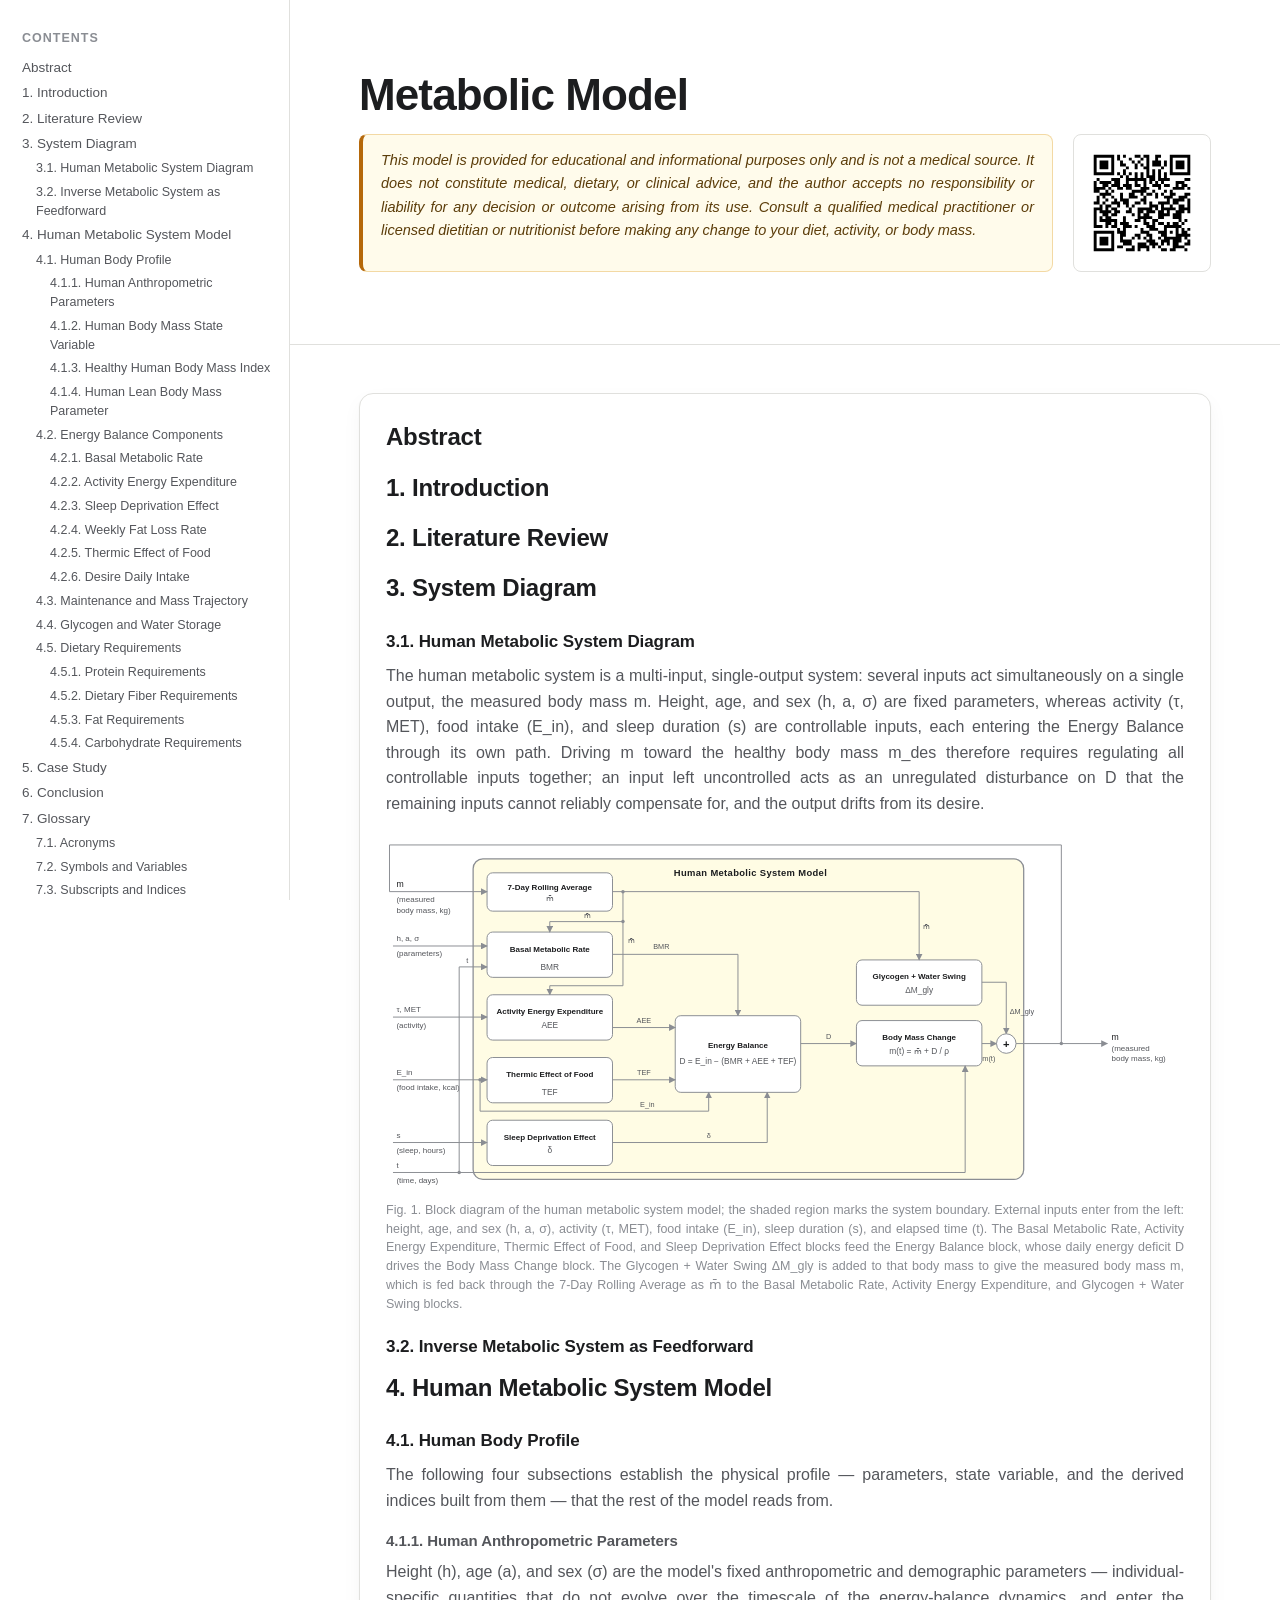
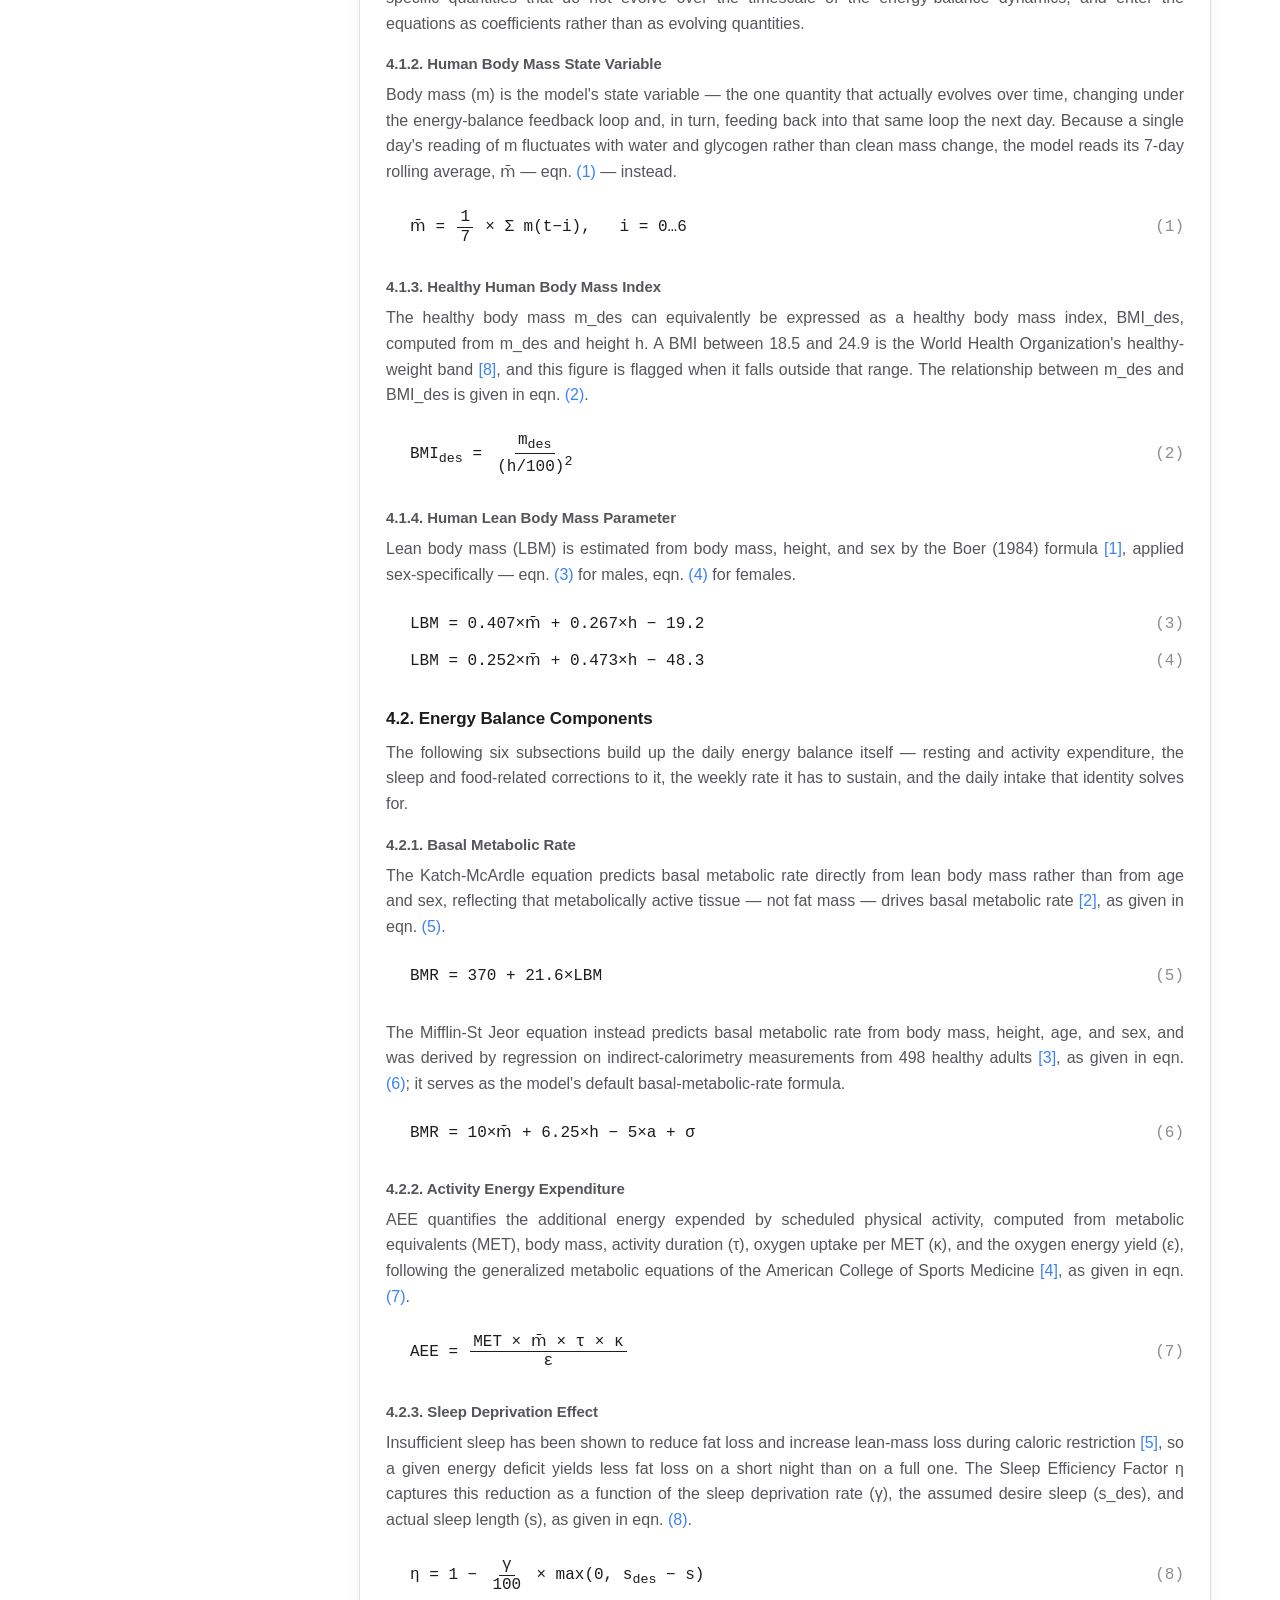
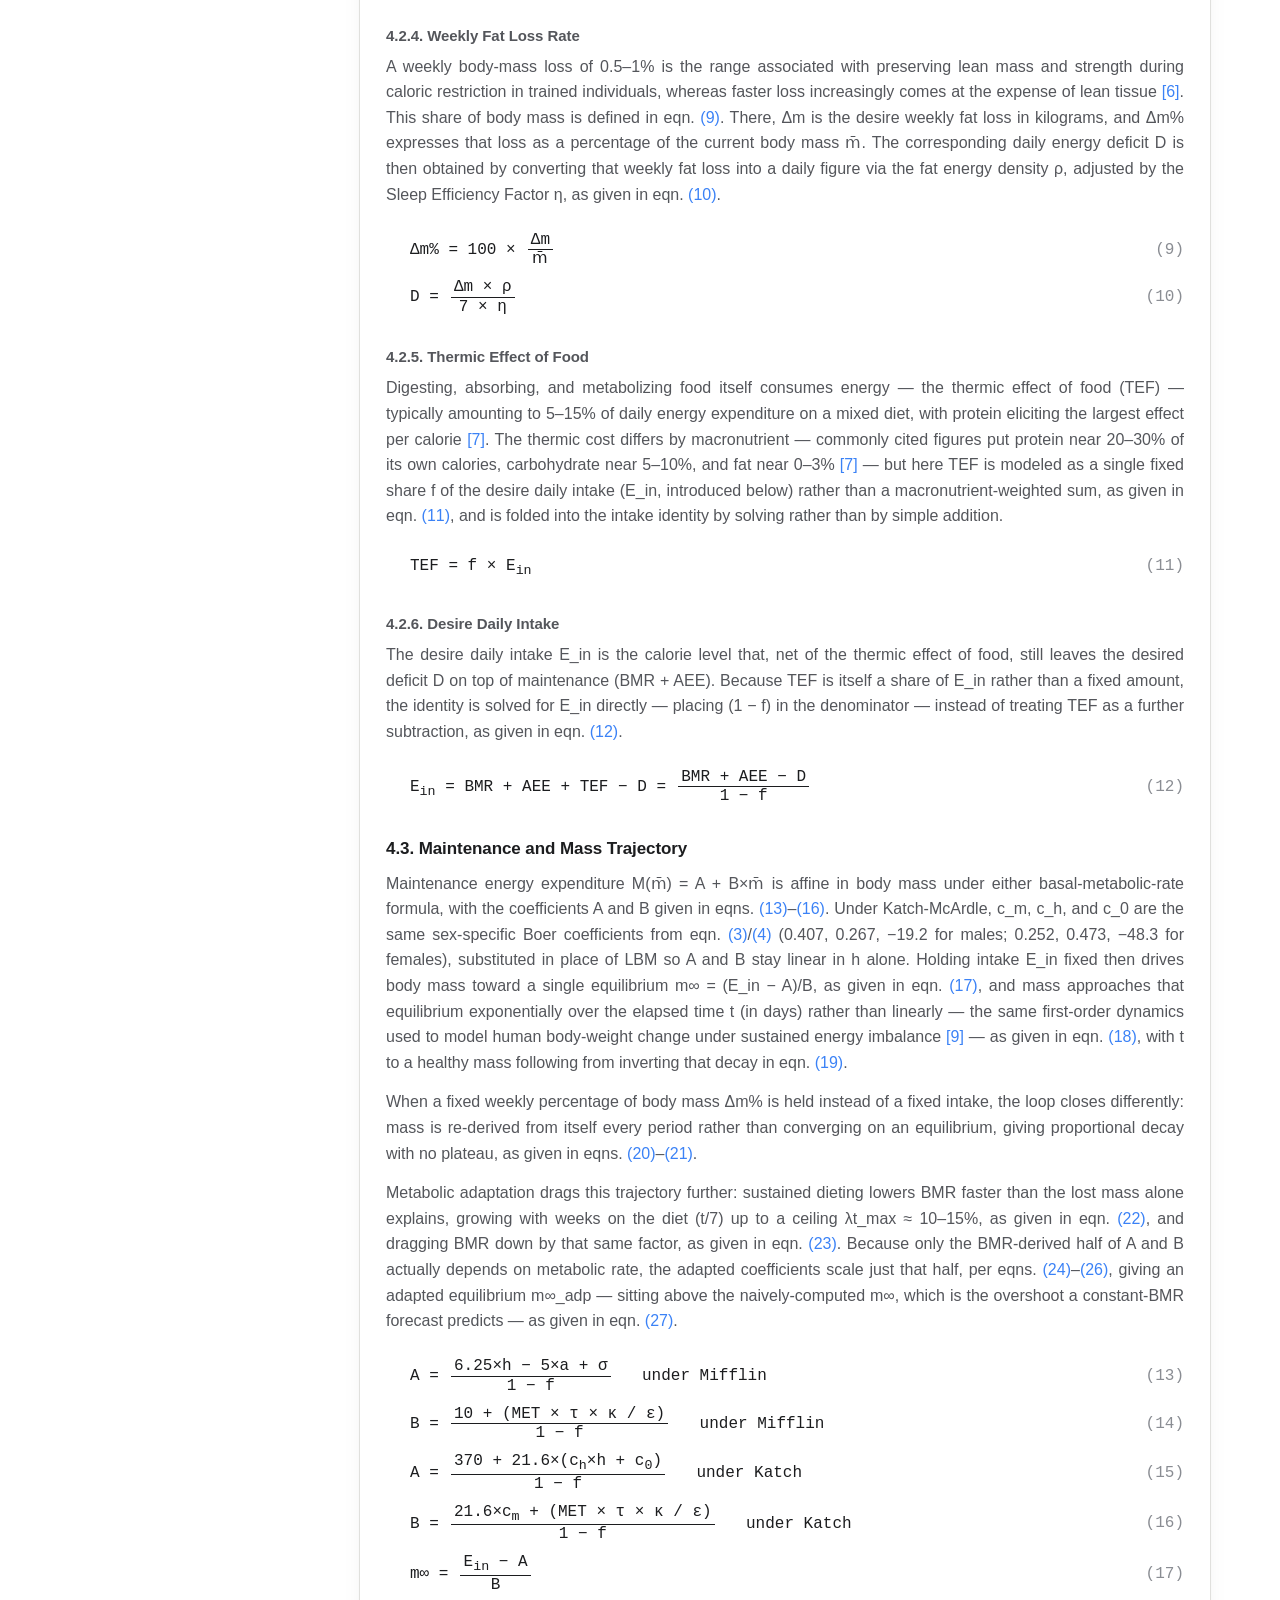
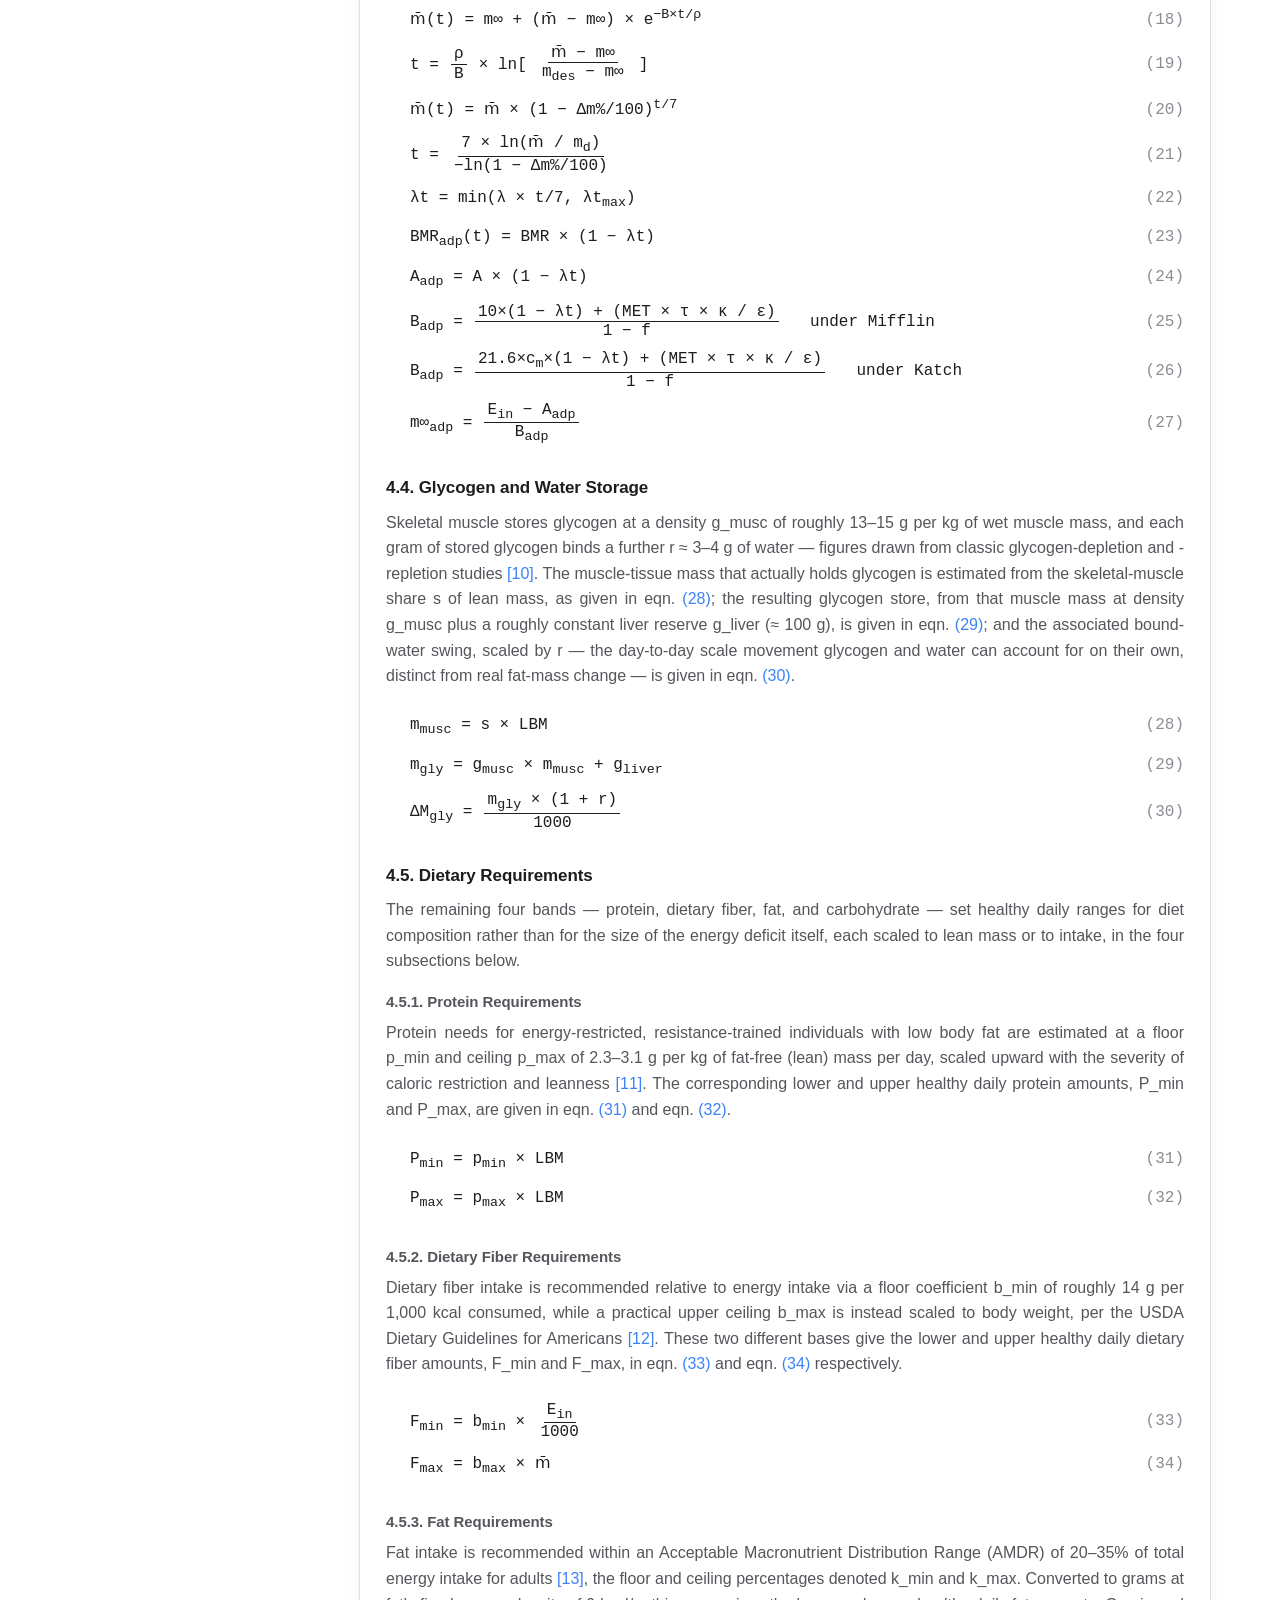
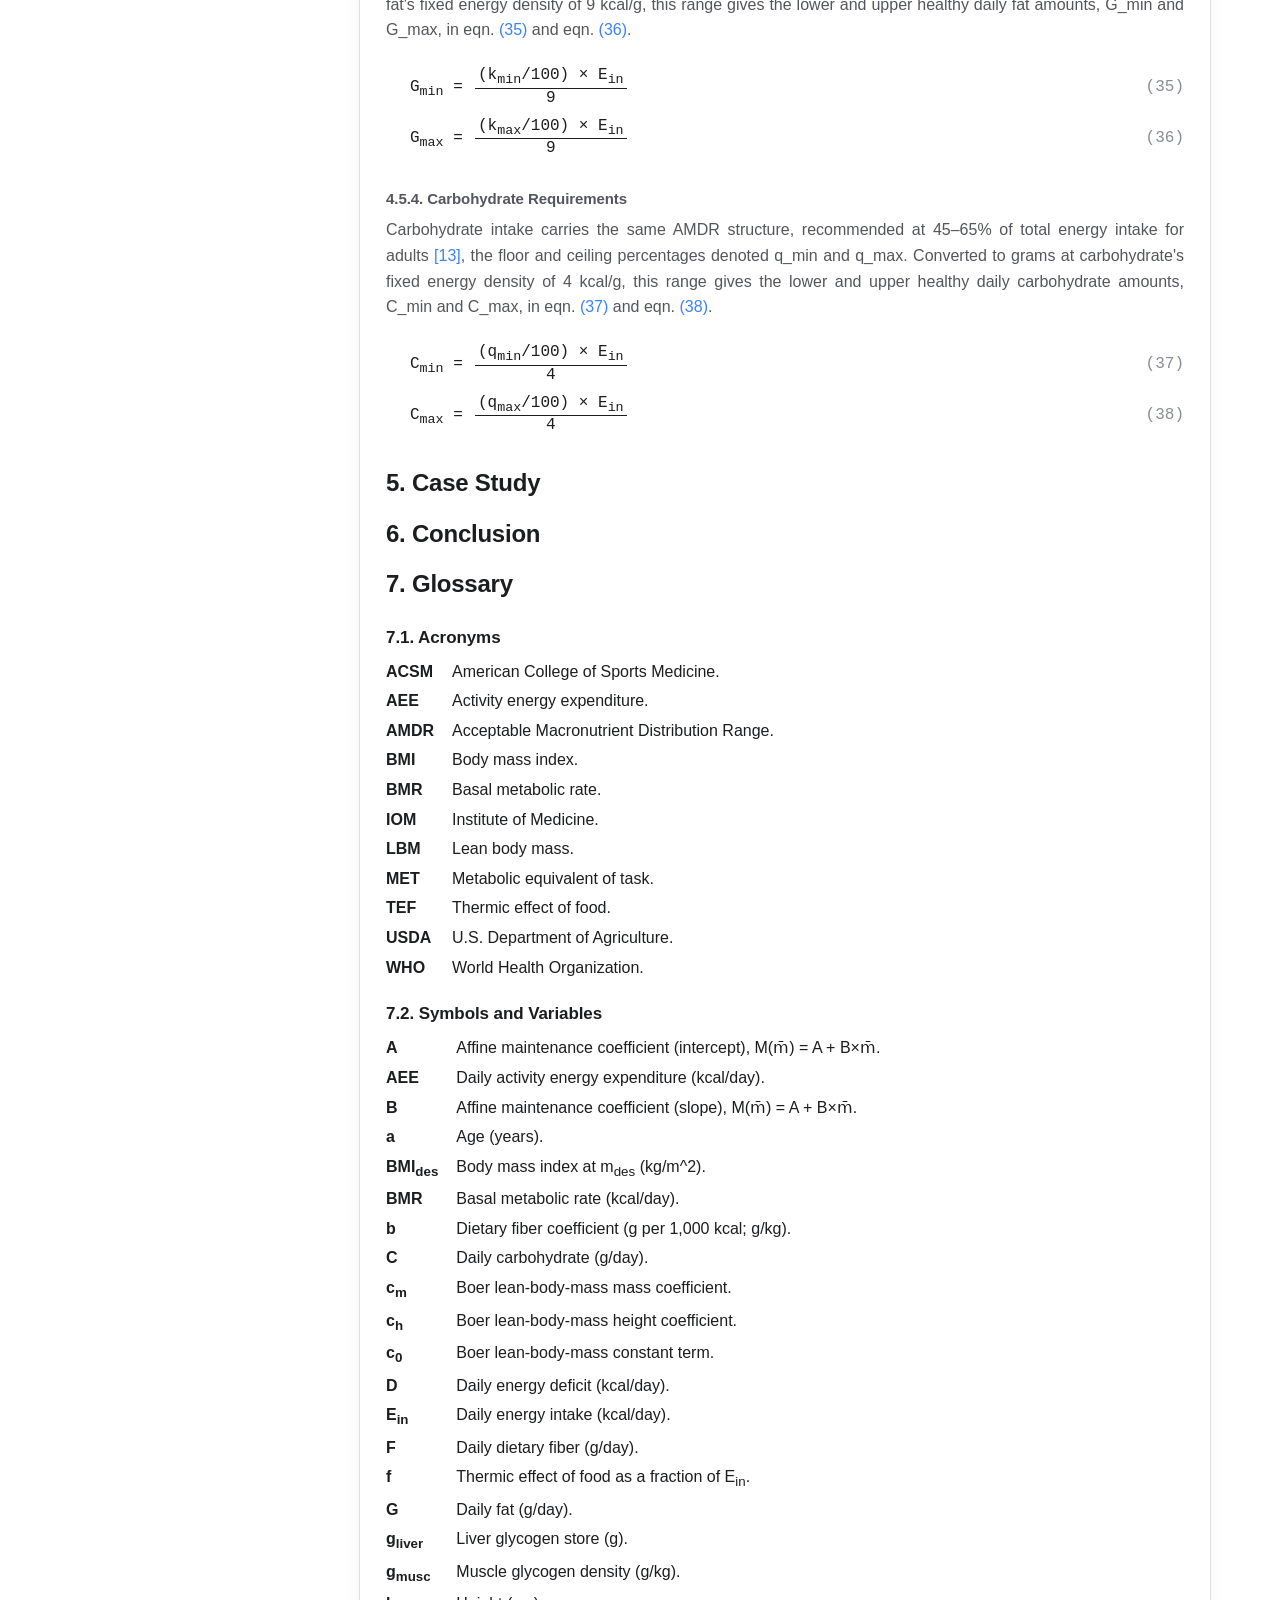
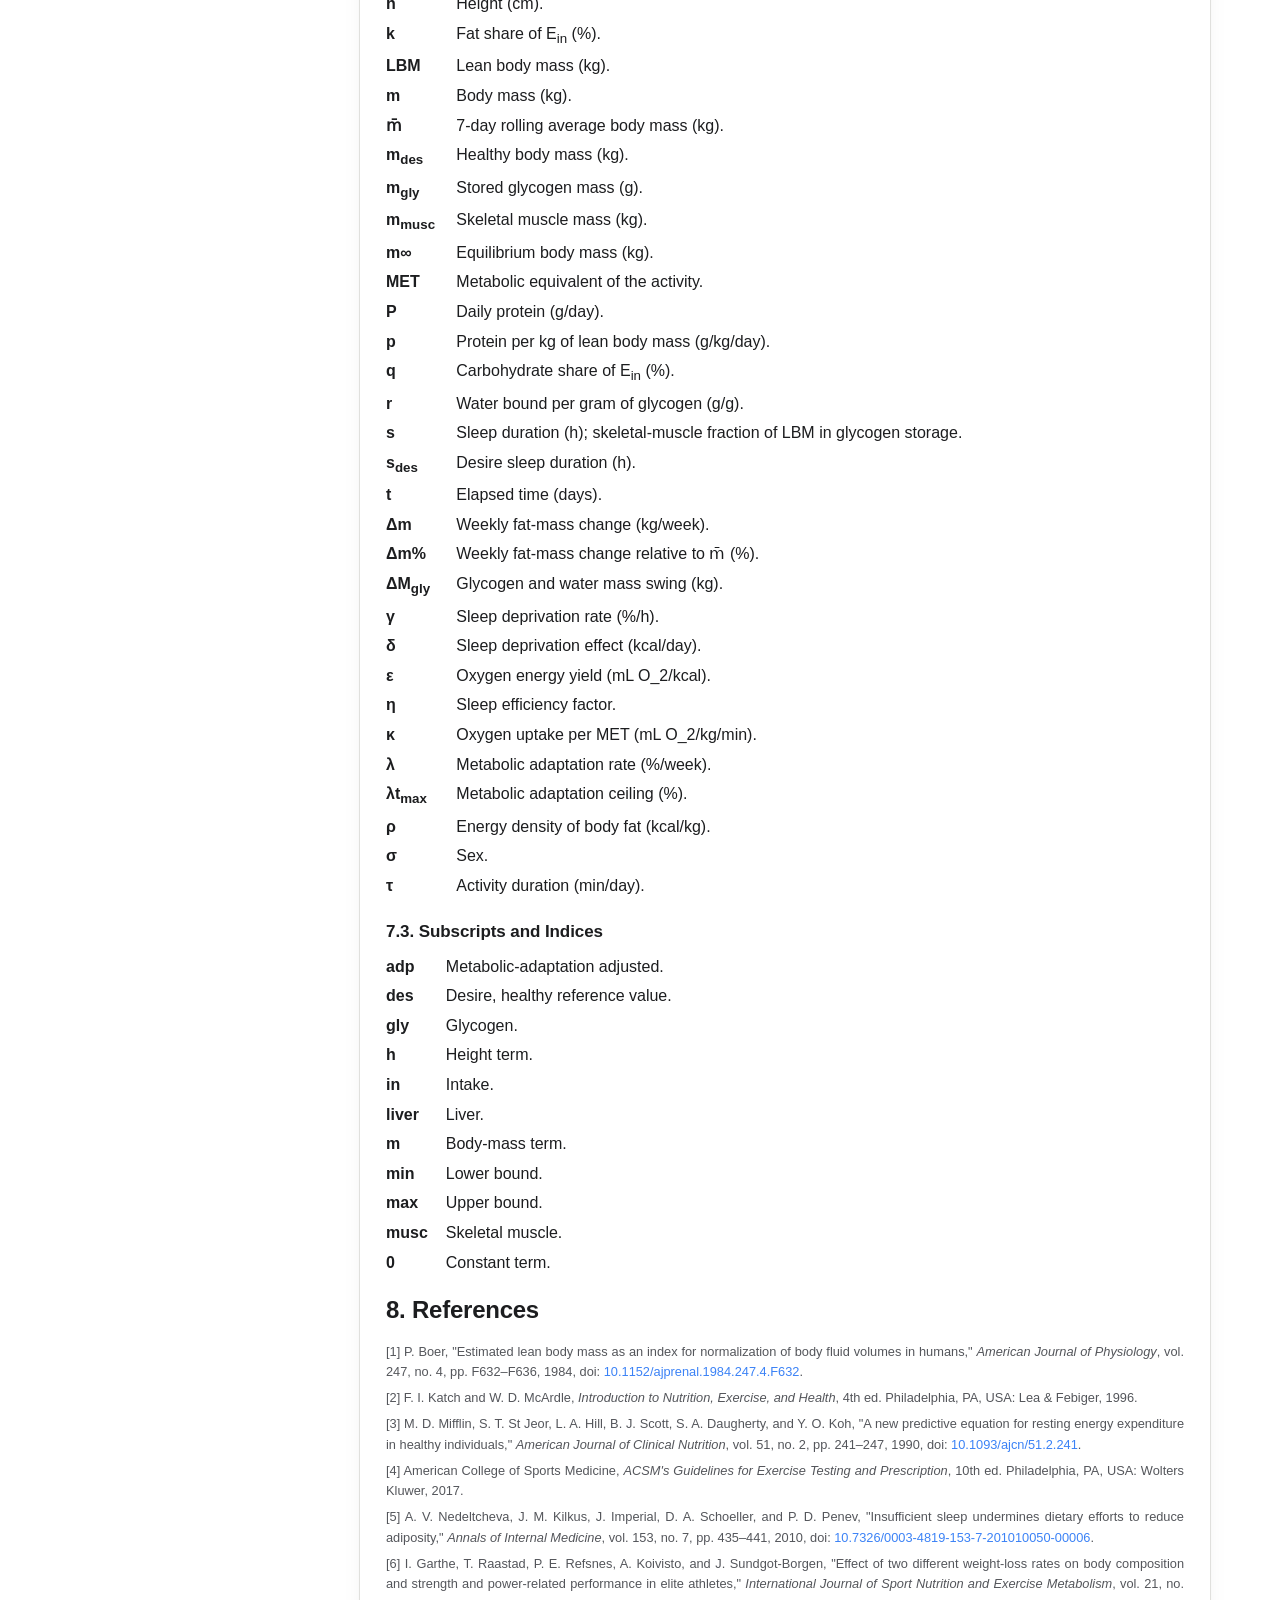
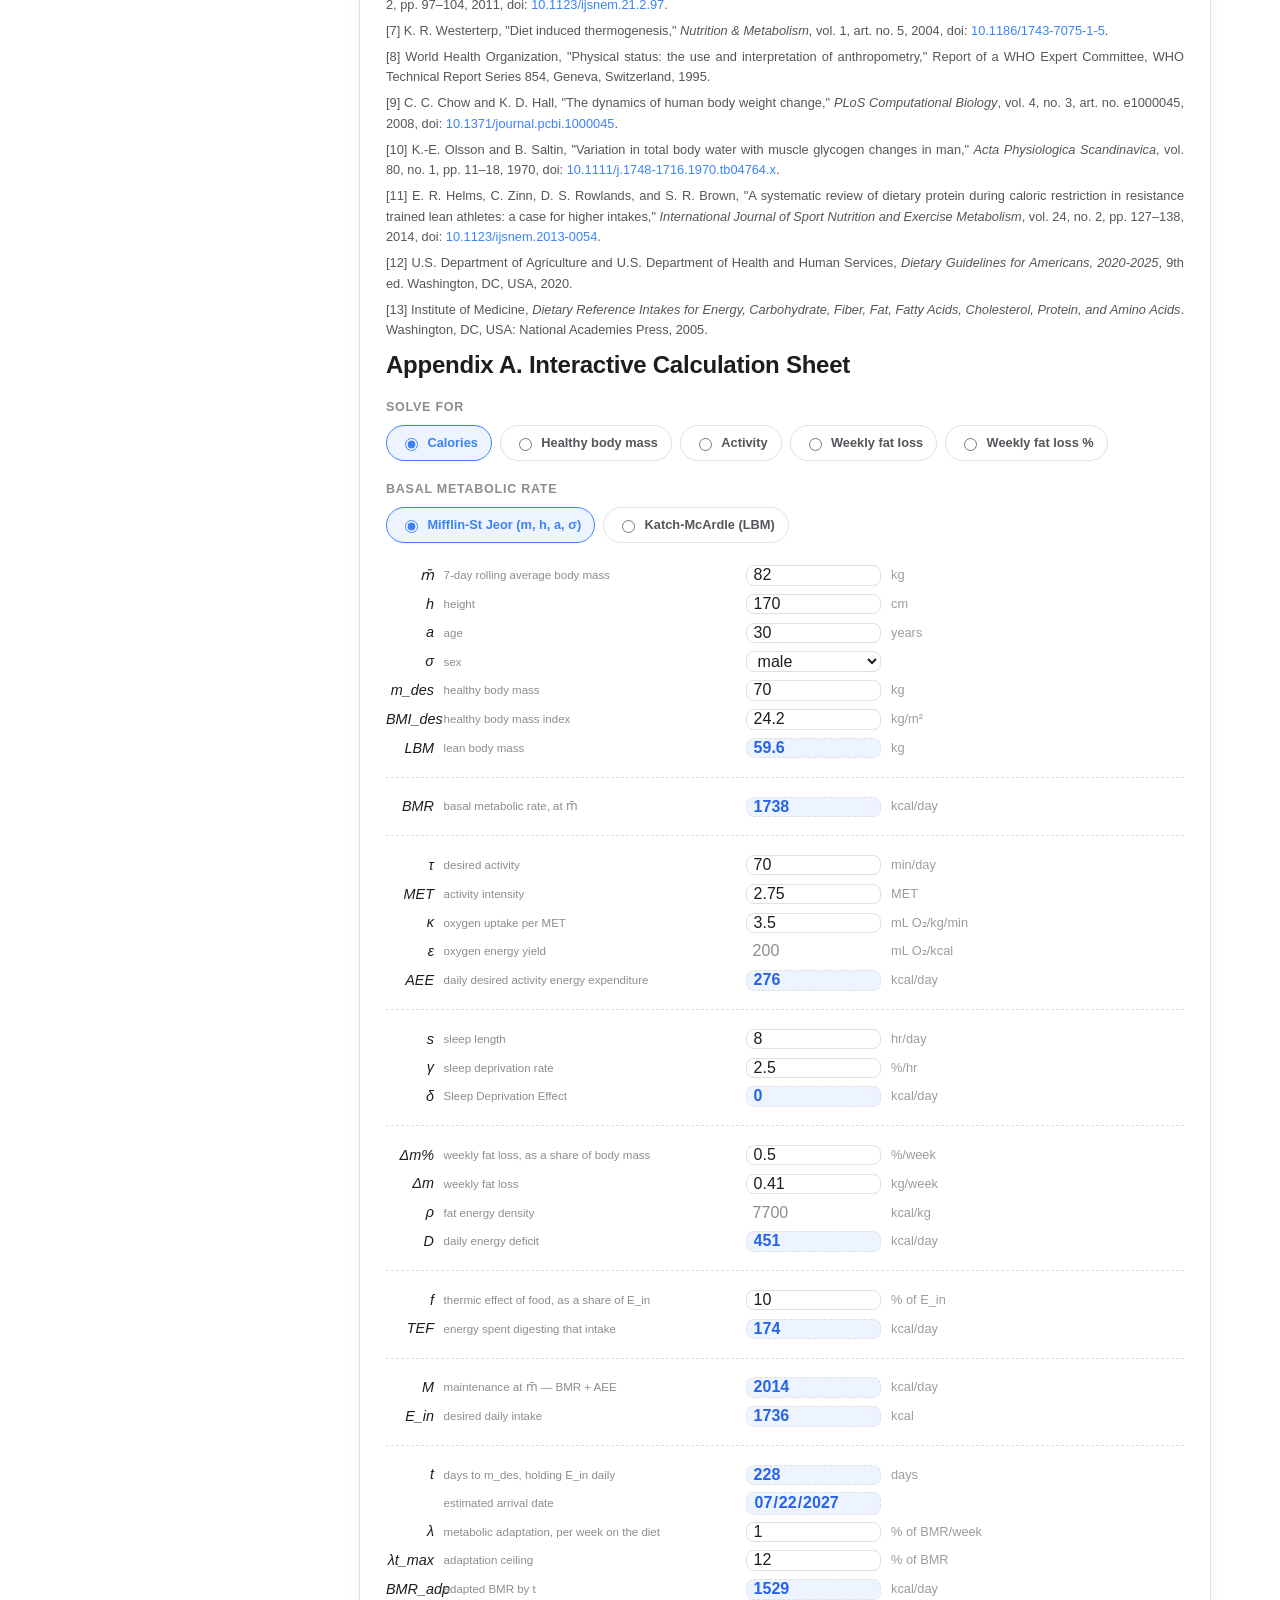
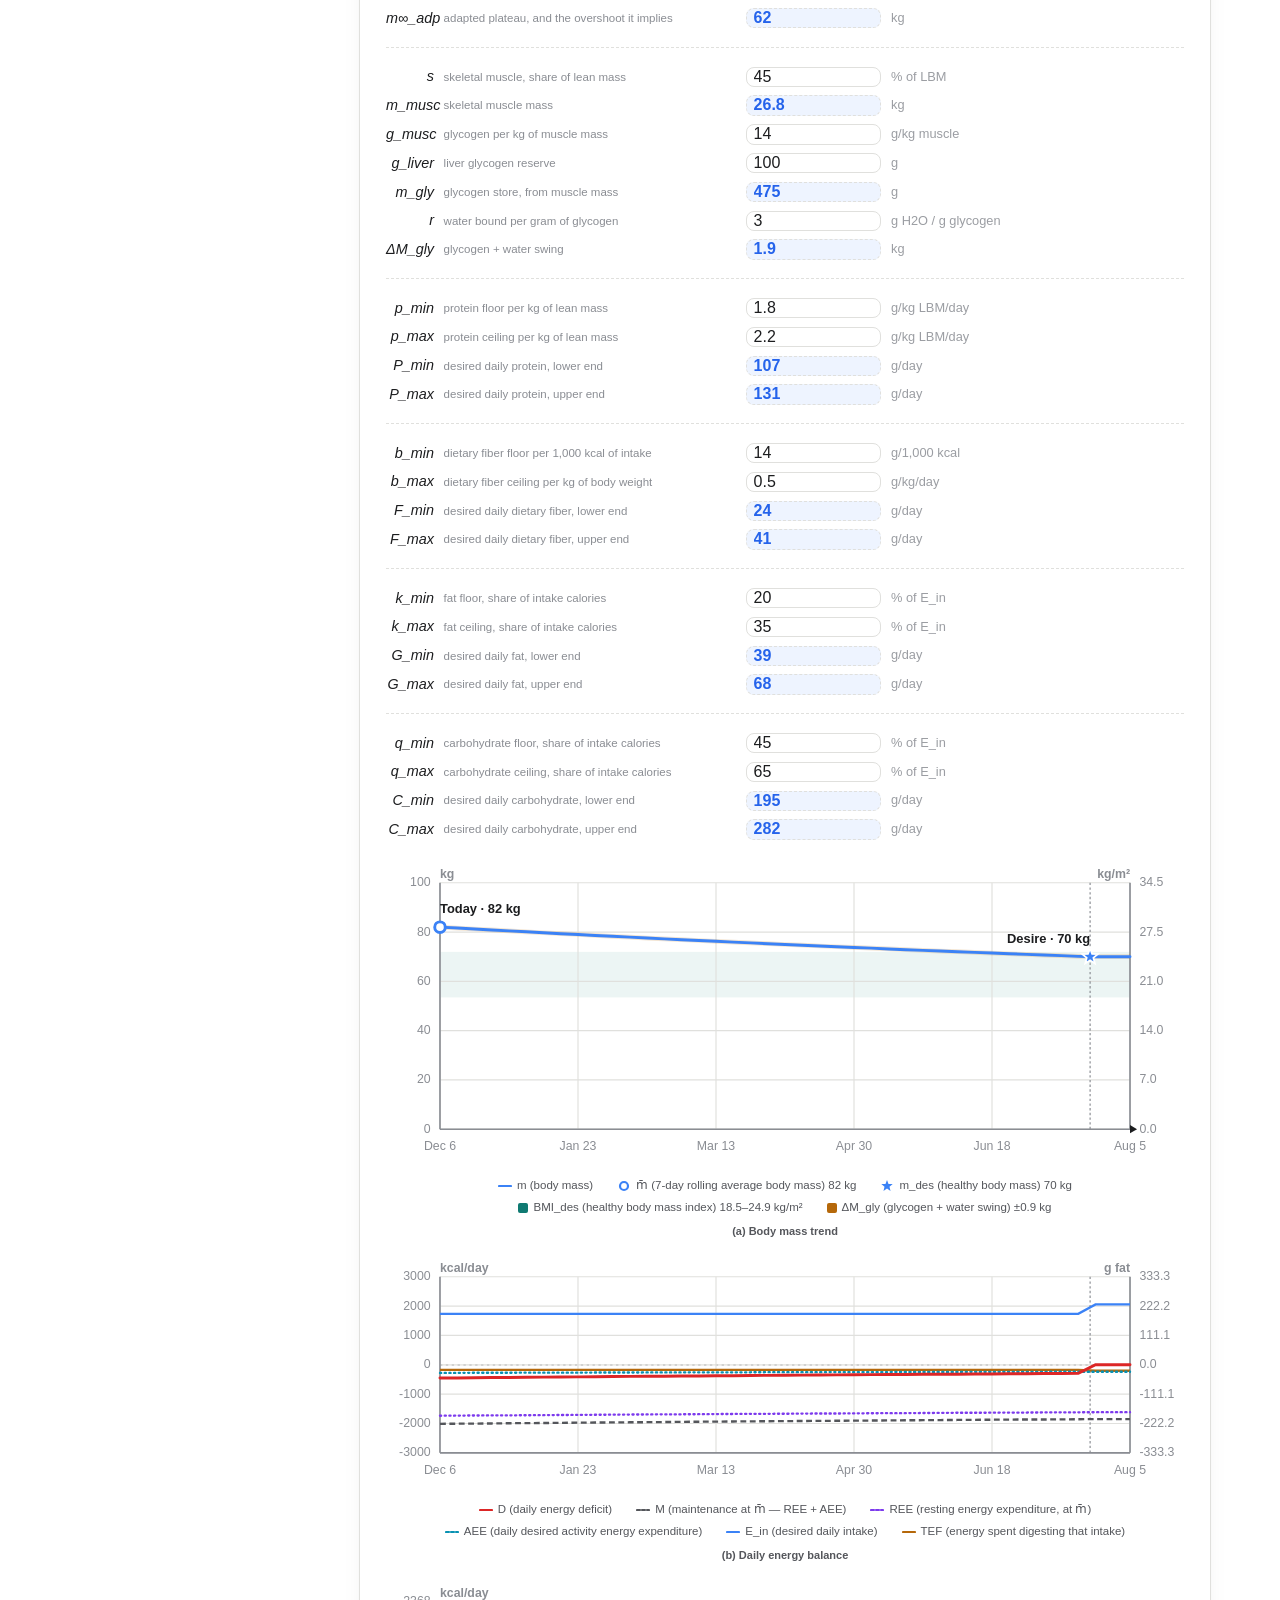
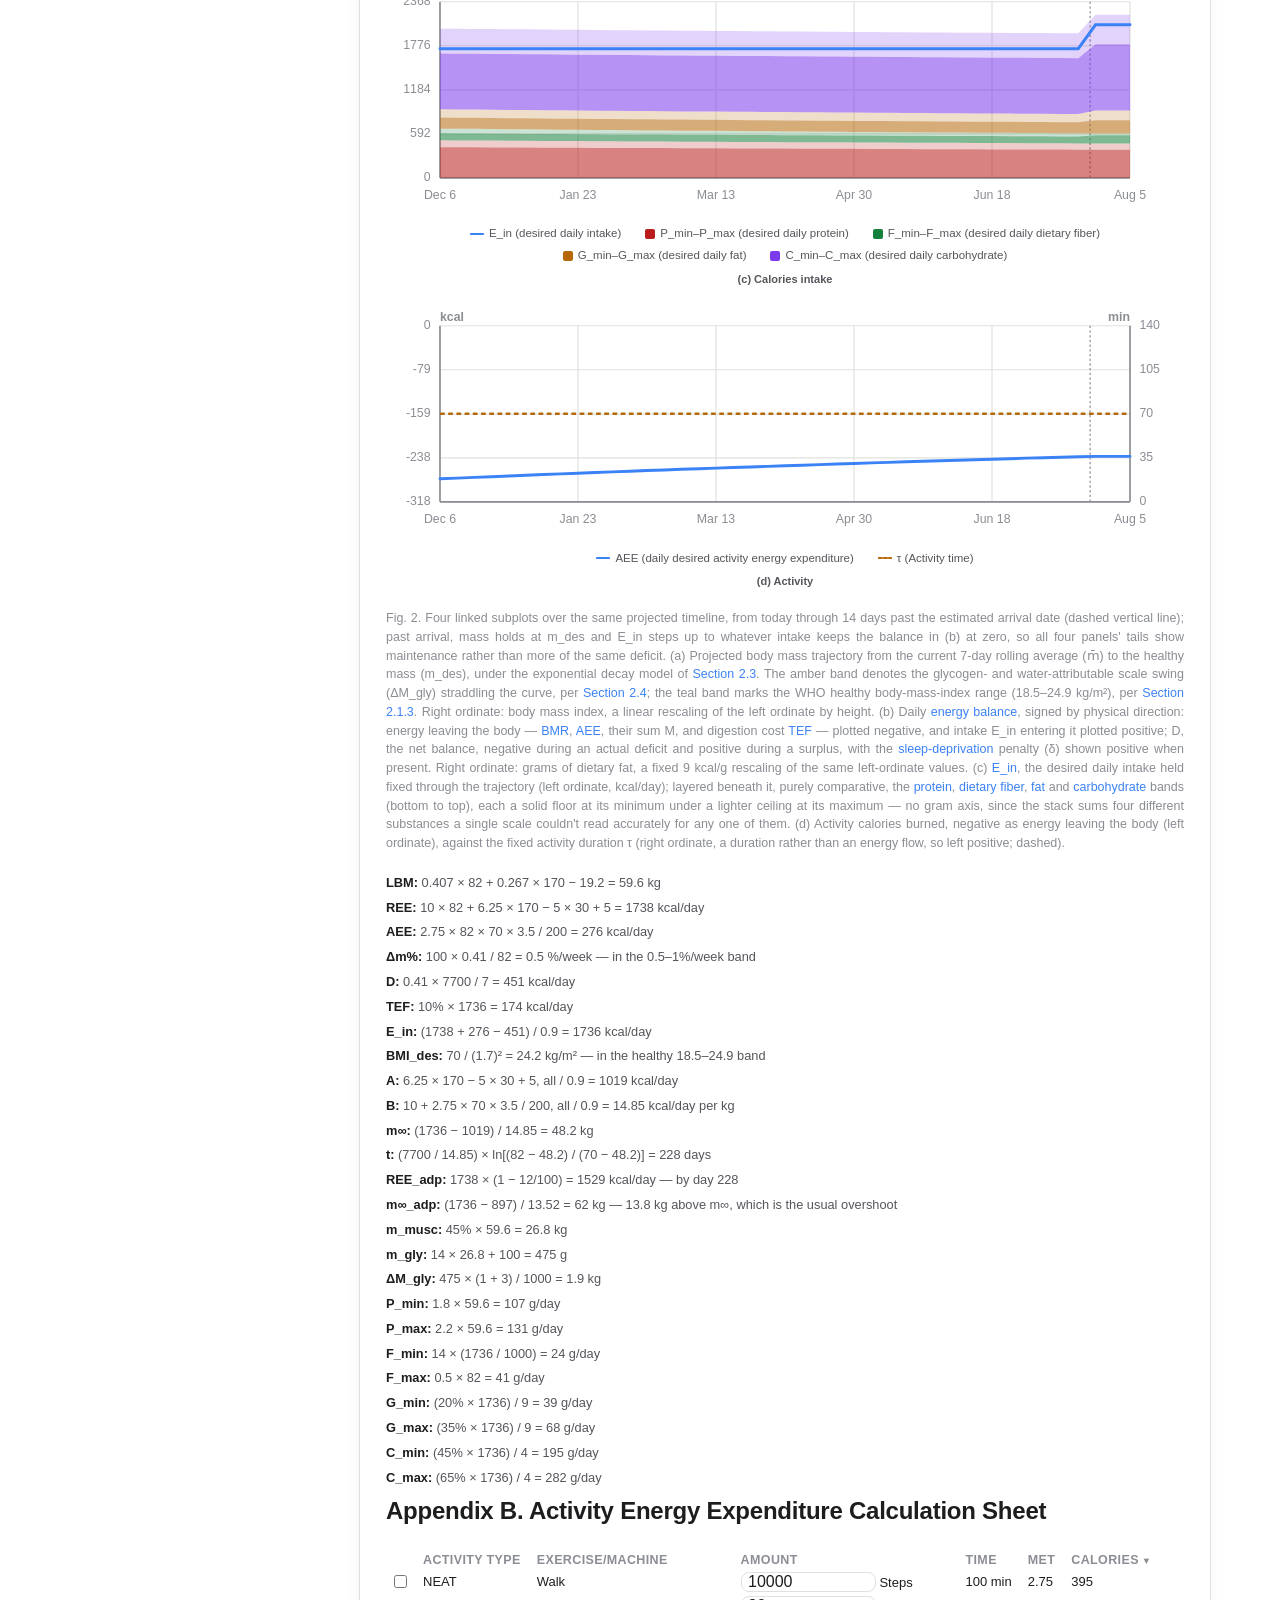
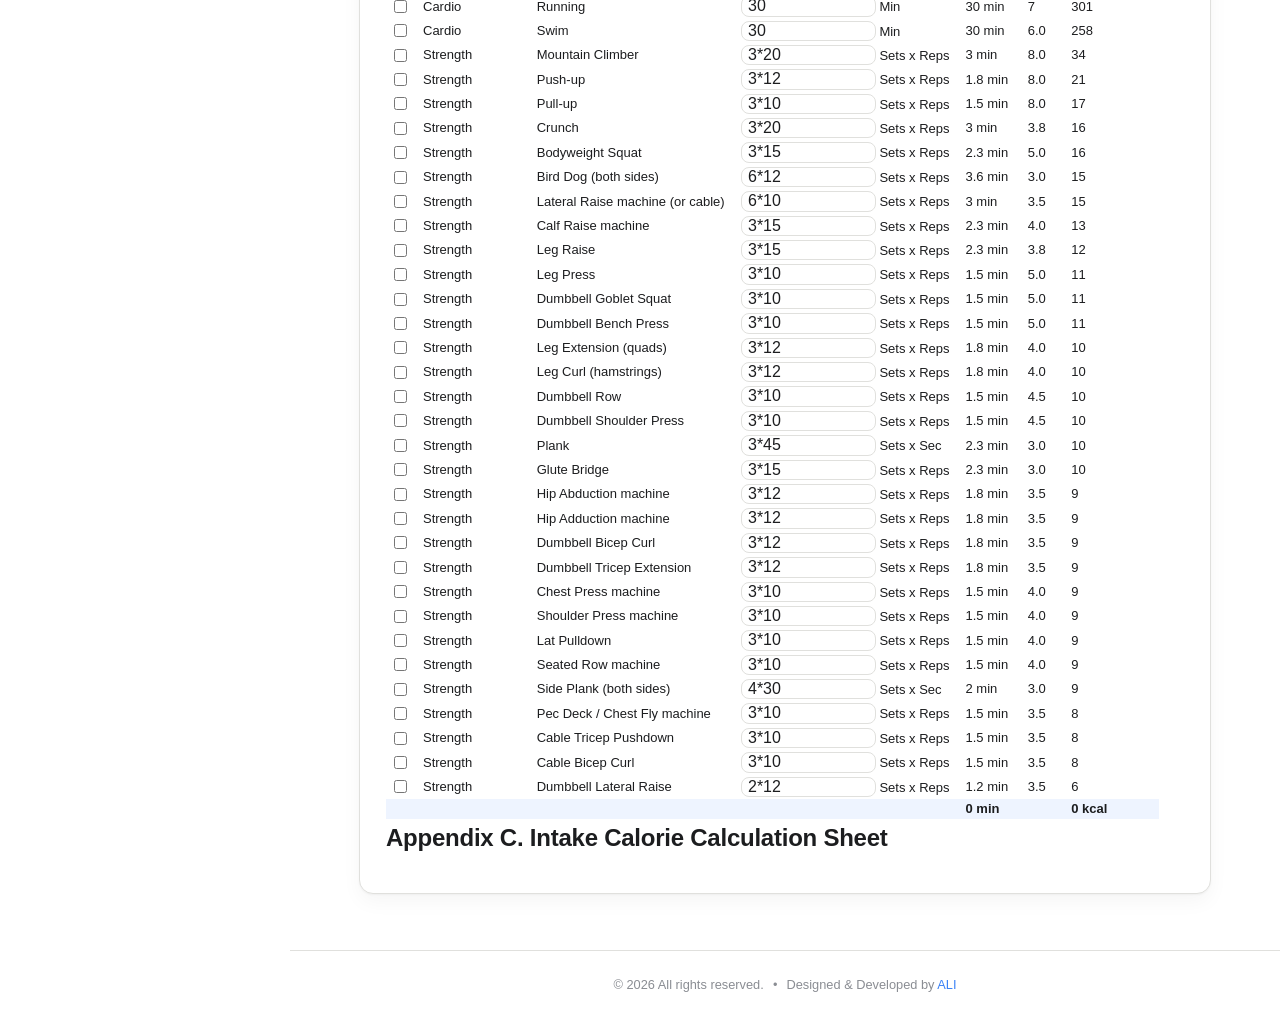
==== commit c45ee236: "Add the Activity Energy Expenditure Calculation Sheet appendix and rename AEE/BMR terminology consis" ====
--- a/index.html
+++ b/index.html
@@ -4,7 +4,7 @@
 <meta charset="UTF-8">
 <meta name="viewport" content="width=device-width, initial-scale=1.0">
 <title>Metabolic Model</title>
-<meta name="description" content="Interactive first-principles model of the metabolic math behind weight management — BMR (Mifflin-St Jeor, Katch-McArdle), activity burn, thermic effect of food, sleep efficiency, and lean-mass-scaled protein/fiber/fat/carb targets. Solve for calories, target body mass, activity, or fat-loss rate from one linked set of equations.">
+<meta name="description" content="Interactive first-principles model of the metabolic math behind weight management — BMR (Mifflin-St Jeor, Katch-McArdle), activity energy expenditure (AEE), thermic effect of food, sleep efficiency, and lean-mass-scaled protein/fiber/fat/carb targets. Solve for calories, target body mass, activity, or fat-loss rate from one linked set of equations.">
 <link rel="icon" href="favicon.svg" type="image/svg+xml">
 <link rel="stylesheet" href="assets/style.css">
 </head>
--- a/assets/style.css
+++ b/assets/style.css
@@ -166,7 +166,7 @@
    text — reordering, nesting, or inserting a section renumbers everything
    after it automatically, with no manual "1.10 -> 1.11" edits anywhere. */
 .sheet {
-    counter-reset: h2num;
+    counter-reset: h2num appendixnum;
 }
 
 h2 {
@@ -182,6 +182,27 @@
     content: counter(h2num) ". ";
 }
 
+/* The Abstract precedes the Introduction and is conventionally unnumbered;
+   it must not consume a counter value that would otherwise push every
+   later section's number up by one. */
+h2#abstract {
+    counter-increment: none;
+}
+
+h2#abstract::before {
+    content: "";
+}
+
+/* Appendices use IEEE-style letters (Appendix A, B, C...) on their own
+   counter, rather than continuing the numbered-section count. */
+h2.appendix-heading {
+    counter-increment: appendixnum;
+}
+
+h2.appendix-heading::before {
+    content: "Appendix " counter(appendixnum, upper-alpha) ". ";
+}
+
 h3 {
     font-size: 17px;
     letter-spacing: -.005em;
@@ -212,7 +233,7 @@
    it sits before the numbered headings in DOM order and can't read their
    counter values directly; its nesting must mirror the heading structure. */
 .toc {
-    counter-reset: toc-h2;
+    counter-reset: toc-h2 toc-appendixnum;
 }
 
 /* Contents sidebar: fixed on the left on wide screens; a drawer opened
@@ -328,6 +349,26 @@
     content: counter(toc-h2) ". ";
 }
 
+/* Mirrors the h2#abstract exemption above: the Abstract's toc entry must
+   not consume a toc-h2 value either, so the two counters stay in sync. */
+.toc > ul > li.toc-unnumbered {
+    counter-increment: none;
+}
+
+.toc > ul > li.toc-unnumbered > a::before {
+    content: "";
+}
+
+/* Mirrors the h2.appendix-heading lettering above, so the toc entry reads
+   "Appendix A." etc. instead of continuing the numbered-section count. */
+.toc > ul > li.toc-appendix {
+    counter-increment: toc-appendixnum;
+}
+
+.toc > ul > li.toc-appendix > a::before {
+    content: "Appendix " counter(toc-appendixnum, upper-alpha) ". ";
+}
+
 .toc > ul > li > ul > li {
     counter-increment: toc-h3;
     counter-reset: toc-h4;
@@ -690,6 +731,70 @@
     display: flex;
     justify-content: flex-end;
     margin-top: 1.25rem;
+}
+
+/* Activity Energy Expenditure Calculation Sheet */
+.table-activity-burn {
+    width: auto;
+    font-size: 13px;
+}
+
+.table-activity-burn th,
+.table-activity-burn td {
+    padding: 2px 8px;
+    border-bottom: none;
+    line-height: 1.2;
+}
+
+/* Same 8.45rem the .formula-row grid column gives Appendix 9's own fields
+   (see grid-template-columns below) — width:100% off that shared rule
+   collapses here since a plain table cell, unlike a grid column, has no
+   fixed track to fill. */
+.table-activity-burn .activity-burn-amount {
+    width: 8.45rem;
+}
+
+.table-activity-burn td input[type="checkbox"] {
+    display: block;
+    margin: 0;
+}
+
+.activity-burn-check-col {
+    width: 2em;
+}
+
+.table-activity-burn th.sortable {
+    cursor: pointer;
+    user-select: none;
+}
+
+.table-activity-burn th.sortable:hover {
+    color: var(--accent);
+}
+
+.table-activity-burn th.sortable:focus-visible {
+    outline-offset: -1px;
+    border-radius: 4px;
+}
+
+.table-activity-burn .sort-indicator {
+    font-size: .75em;
+}
+
+.activity-burn-time,
+.activity-burn-kcal {
+    font-variant-numeric: tabular-nums;
+}
+
+.activity-burn-total-row td {
+    background: var(--accent-soft);
+    color: var(--ink);
+    font-weight: 600;
+    border-bottom: none;
+}
+
+.activity-burn-total-row td:first-child {
+    text-align: right;
 }
 
 .formula-expression {
@@ -838,7 +943,7 @@
 /* The one row whose input is the current answer rather than a knob to turn:
    readonly like ρ/ε, but still accent-coloured so it keeps reading as "the
    answer" among its siblings. .formula-field-computed gets the same look for
-   Eᵢₙ/t/date in TAU and DELTA_M — there the "answer" field stays genuinely
+   E_in/t/date in TAU and DELTA_M — there the "answer" field stays genuinely
    editable, so it can't rely on :read-only alone. */
 .formula-row input:read-only,
 .formula-row input.formula-field-computed {
@@ -848,7 +953,7 @@
     font-weight: 600;
 }
 
-/* Δm% above the 1%/week ceiling, and BMI_g outside the healthy 18.5–24.9
+/* Δm% above the 1%/week ceiling, and BMI_des outside the healthy 18.5–24.9
    band. The colour is the whole warning — the words are in the substituted
    trace below. Must sit after the read-only block above: same specificity,
    so source order is what lets a flagged figure stay red in a Solve-for
@@ -876,7 +981,7 @@
 /* One variable per line: symbol, what it is, its box, its unit. */
 .formula-row {
     display: grid;
-    grid-template-columns: 2.5rem minmax(0, 1fr) 8.45rem minmax(0, 1fr);
+    grid-template-columns: 3rem minmax(0, 1fr) 8.45rem minmax(0, 1fr);
     align-items: center;
     gap: .6rem;
     padding: .18rem 0;
@@ -903,7 +1008,8 @@
 }
 
 .formula-row input,
-.formula-row select {
+.formula-row select,
+.activity-burn-amount {
     width: 100%;
     min-width: 0;
     font: inherit;
@@ -917,7 +1023,8 @@
 }
 
 .formula-row input:focus,
-.formula-row select:focus {
+.formula-row select:focus,
+.activity-burn-amount:focus {
     outline: none;
     border-color: var(--accent);
 }
@@ -948,7 +1055,7 @@
     }
 
     .formula-row {
-        grid-template-columns: 1.92rem minmax(0, 1.75fr) 8.1rem minmax(0, 1fr);
+        grid-template-columns: 2.3rem minmax(0, 1.75fr) 8.1rem minmax(0, 1fr);
         gap: .3rem;
         font-size: .7rem;
     }
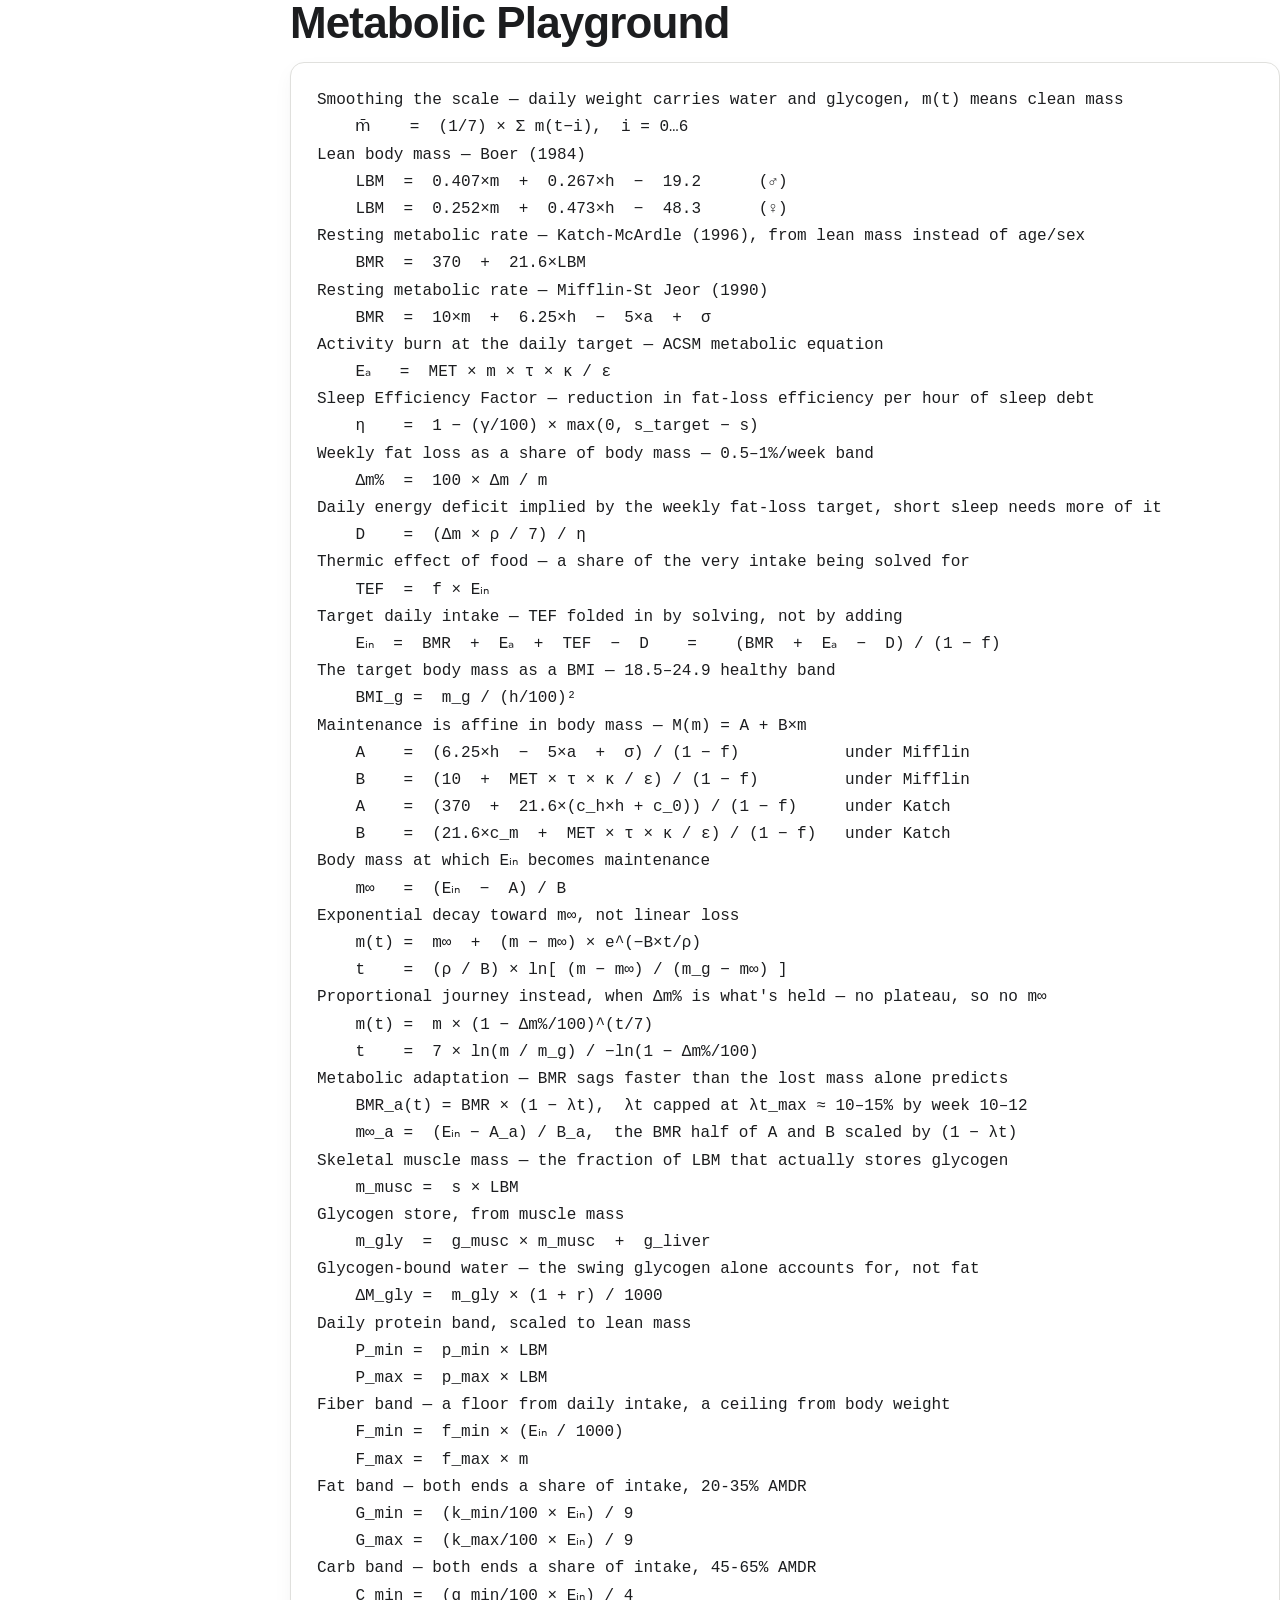
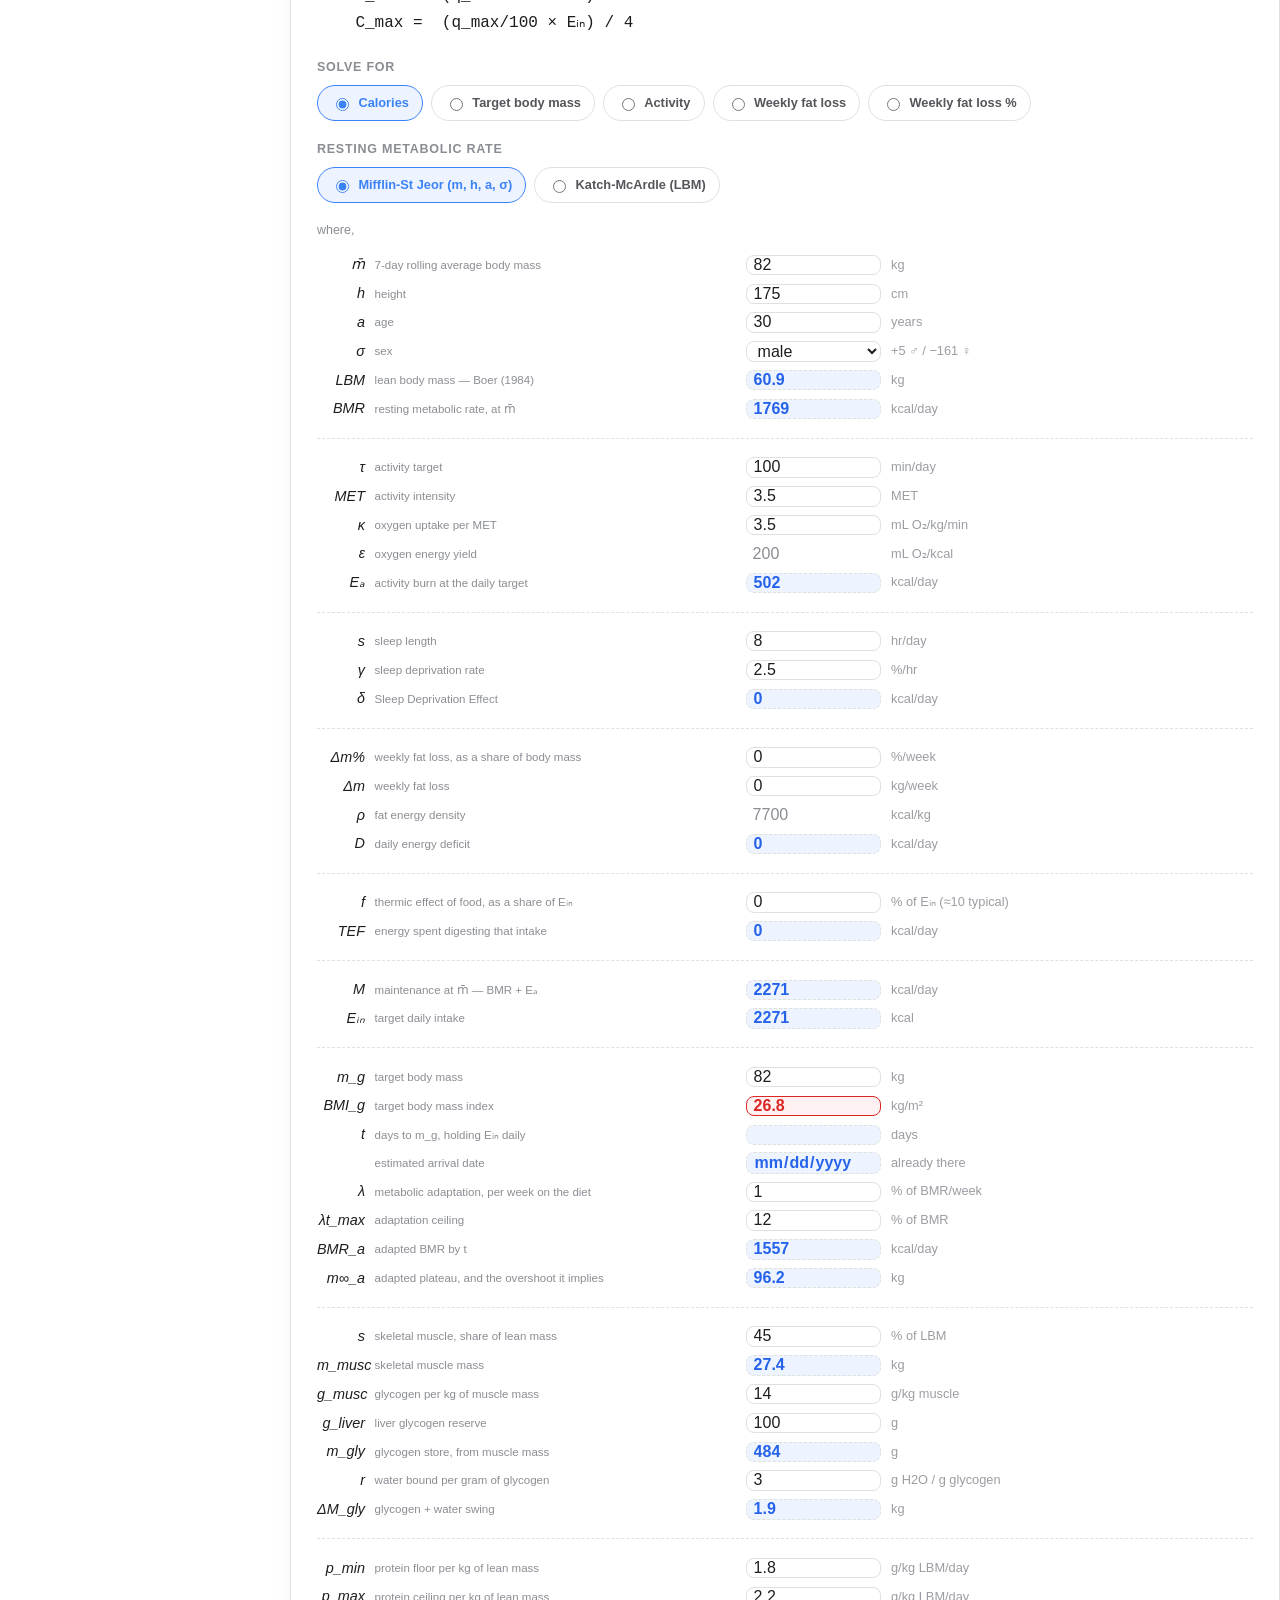
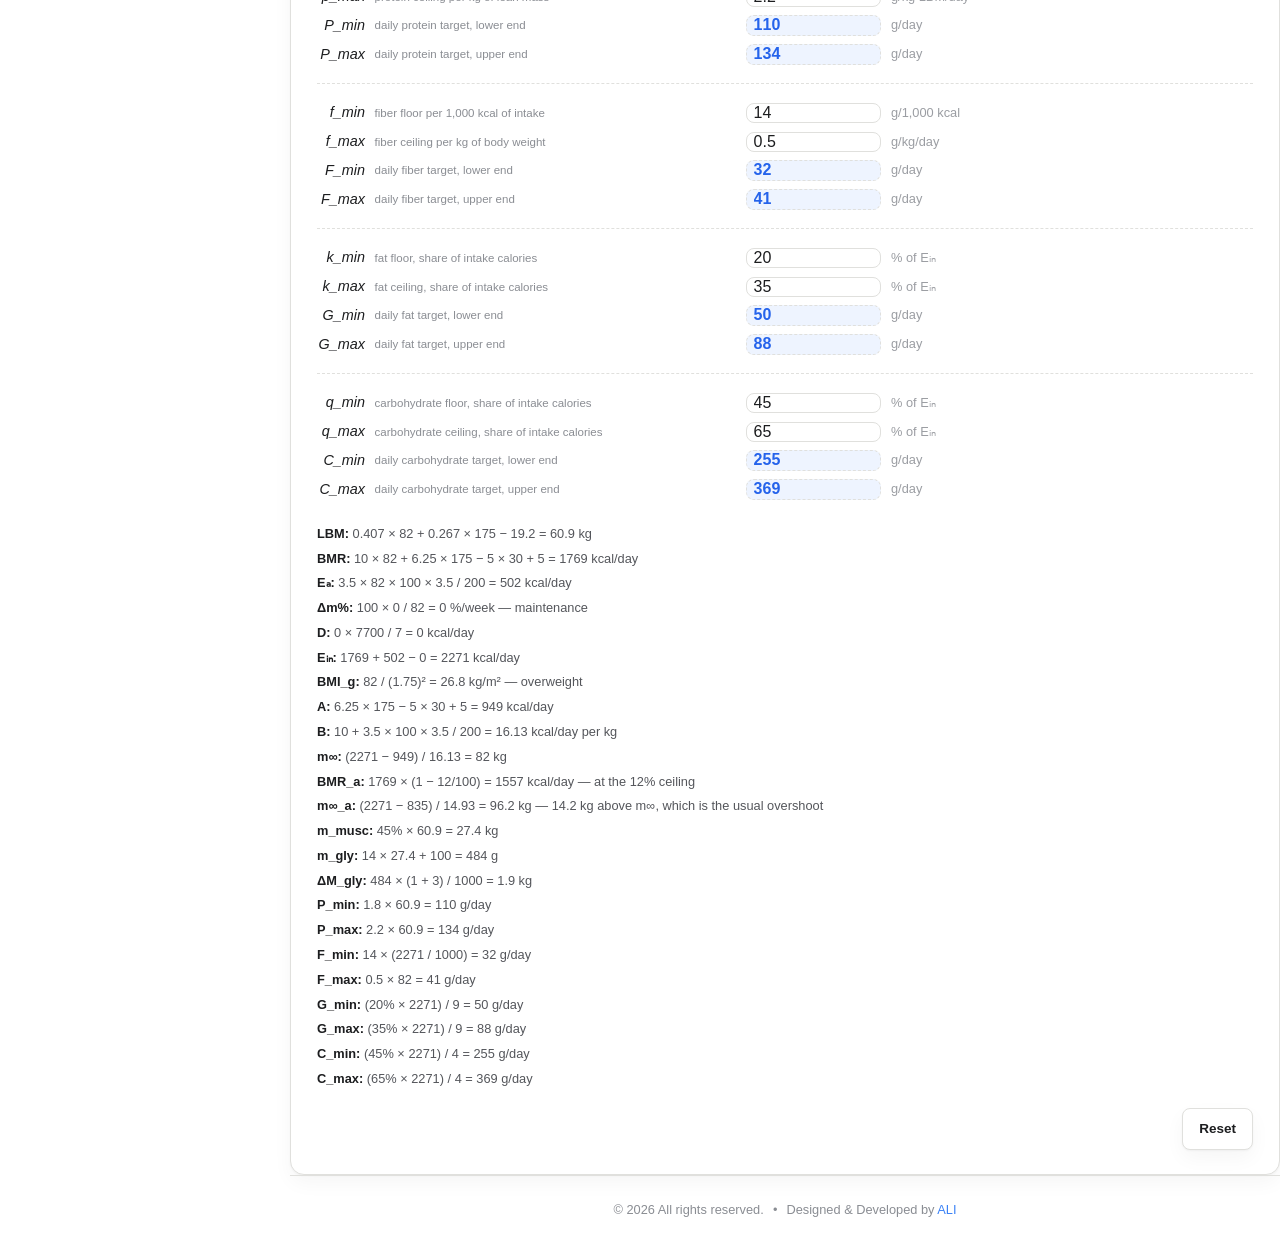
==== commit 51b41aa2: "Port the Sleep Efficiency Factor and carbohydrate band from the ledger app's Formula Playground Adds" ====
--- a/index.html
+++ b/index.html
@@ -3,51 +3,446 @@
 <head>
 <meta charset="UTF-8">
 <meta name="viewport" content="width=device-width, initial-scale=1.0">
-<title>Metabolic Model</title>
-<meta name="description" content="Interactive first-principles model of the metabolic math behind weight management — BMR (Mifflin-St Jeor, Katch-McArdle), activity energy expenditure (AEE), thermic effect of food, sleep efficiency, and lean-mass-scaled protein/fiber/fat/carb targets. Solve for calories, target body mass, activity, or fat-loss rate from one linked set of equations.">
+<title>Metabolic Playground</title>
+<meta name="description" content="Interactive calculator for the metabolic math behind weight management — BMR (Mifflin-St Jeor, Katch-McArdle), activity burn, thermic effect of food, and lean-mass-scaled protein targets. Solve for calories, target body mass, activity, or fat-loss rate from one linked set of equations.">
 <link rel="icon" href="favicon.svg" type="image/svg+xml">
 <link rel="stylesheet" href="assets/style.css">
 </head>
 <body>
 
-<aside class="toc-sidebar" id="toc-sidebar" aria-label="Contents">
-  <p class="toc-title">Contents</p>
-  <nav class="toc" aria-label="Table of contents"></nav>
-</aside>
-<button type="button" class="toc-toggle" aria-controls="toc-sidebar" aria-expanded="false">Contents</button>
-<div class="toc-backdrop" hidden></div>
-
-<header class="hero">
-  <div class="wrap">
-    <h1>Metabolic Model</h1>
-    <div class="hero-note">
-      <p class="lede disclaimer" role="note">This model is provided for educational and informational purposes only and is not a medical source. It does not constitute medical, dietary, or clinical advice, and the author accepts no responsibility or liability for any decision or outcome arising from its use. Consult a qualified medical practitioner or licensed dietitian or nutritionist before making any change to your diet, activity, or body mass.</p>
-      <a class="qr-link" href="https://ainlamyae.github.io/metabolic-model/">
-        <img src="assets/qr-metabolic-model.svg" alt="QR code linking to https://ainlamyae.github.io/metabolic-model/" width="120" height="120">
-      </a>
+<div class="page">
+    <header class="page-header">
+        <h1>Metabolic Playground</h1>
+    </header>
+
+    <div class="sheet">
+        <pre id="formula-expression" class="formula-expression"></pre>
+
+        <fieldset class="formula-solve-for">
+            <legend>Solve for</legend>
+            <label><input type="radio" name="formula-solve-for" value="EIN" checked> Calories</label>
+            <label><input type="radio" name="formula-solve-for" value="TARGET_MASS"> Target body mass</label>
+            <label><input type="radio" name="formula-solve-for" value="TAU"> Activity</label>
+            <label><input type="radio" name="formula-solve-for" value="DELTA_M"> Weekly fat loss</label>
+            <label title="Hold the weekly fat loss at a percentage of your body mass. The kilograms per week, the calorie target and the arrival date are all computed from it — and the date follows the proportional journey, where the kilograms shrink as you do.">
+                <input type="radio" name="formula-solve-for" value="FIXED_PCT"> Weekly fat loss %
+            </label>
+        </fieldset>
+
+        <fieldset class="formula-solve-for formula-bmr-formula">
+            <legend>Resting metabolic rate</legend>
+            <label title="Mifflin-St Jeor (1990): BMR from body mass, height, age and sex. The original equation, and the one that needs no lean-mass estimate.">
+                <input type="radio" name="formula-bmr-formula" value="mifflin" checked>
+                Mifflin-St Jeor (m, h, a, σ)
+            </label>
+            <label title="Katch-McArdle (1996): BMR = 370 + 21.6 × LBM. Fat mass is nearly inert metabolically, so this predicts from lean mass alone — more accurate the better your LBM figure is, and here LBM is the Boer estimate below. Age drops out entirely; sex enters only through LBM.">
+                <input type="radio" name="formula-bmr-formula" value="katch">
+                Katch-McArdle (LBM)
+            </label>
+        </fieldset>
+
+        <p class="formula-where">where,</p>
+
+        <div class="formula-inputs">
+            <label class="formula-row" title="The mean of every weigh-in in the 7 days ending at your latest one — m̄(t) = (1/7) × Σ m(t−i). Water and glycogen move the scale by more than a week of fat loss does, and the decay model assumes clean mass, so every formula here reads this rather than a single day's reading.">
+                <span class="formula-sym">m̄</span>
+                <span class="formula-name">7-day rolling average body mass</span>
+                <input type="text" id="formula-body-mass-smooth" inputmode="decimal">
+                <span class="formula-unit">kg</span>
+            </label>
+            <label class="formula-row">
+                <span class="formula-sym">h</span>
+                <span class="formula-name">height</span>
+                <input type="text" id="formula-height" inputmode="decimal">
+                <span class="formula-unit">cm</span>
+            </label>
+            <label class="formula-row">
+                <span class="formula-sym">a</span>
+                <span class="formula-name">age</span>
+                <input type="text" id="formula-age" inputmode="decimal">
+                <span class="formula-unit">years</span>
+            </label>
+            <label class="formula-row">
+                <span class="formula-sym">σ</span>
+                <span class="formula-name">sex</span>
+                <select id="formula-sex">
+                    <option value="male">male</option>
+                    <option value="female">female</option>
+                </select>
+                <span class="formula-unit">+5 ♂ / −161 ♀</span>
+            </label>
+            <!-- Moved up from the protein block to sit with the rest of the profile it's
+                 derived from (m̄, h, σ) and directly above BMR: under Katch-McArdle, BMR is
+                 built from this figure rather than the other way around, so it has to be
+                 known before BMR is. -->
+            <label class="formula-row" title="Lean body mass, Boer (1984): for men, 0.407×m̄ + 0.267×h − 19.2; for women, 0.252×m̄ + 0.473×h − 48.3. Not editable: it is derived from m̄, h and σ. Feeds Katch-McArdle BMR above and the protein/glycogen bands below.">
+                <span class="formula-sym">LBM</span>
+                <span class="formula-name">lean body mass — Boer (1984)</span>
+                <input type="text" id="formula-lbm" inputmode="decimal" readonly>
+                <span class="formula-unit">kg</span>
+            </label>
+            <label class="formula-row" title="Resting metabolic rate at your smoothed body mass, from whichever equation is selected above — what you burn before any movement. Not editable: it is derived from m̄, h, a and σ.">
+                <span class="formula-sym">BMR</span>
+                <span class="formula-name">resting metabolic rate, at m̄</span>
+                <input type="text" id="formula-bmr" inputmode="decimal" readonly>
+                <span class="formula-unit">kcal/day</span>
+            </label>
+            <!-- Marks the end of the profile block (m̄, h, a, σ, LBM, BMR) before the
+                 activity block starts below. -->
+            <hr class="formula-divider">
+            <label class="formula-row">
+                <span class="formula-sym">τ</span>
+                <span class="formula-name">activity target</span>
+                <input type="text" id="formula-activity-min" inputmode="decimal">
+                <span class="formula-unit">min/day</span>
+            </label>
+            <label class="formula-row">
+                <span class="formula-sym">MET</span>
+                <span class="formula-name">activity intensity</span>
+                <input type="text" id="formula-met" inputmode="decimal">
+                <span class="formula-unit">MET</span>
+            </label>
+            <label class="formula-row">
+                <span class="formula-sym">κ</span>
+                <span class="formula-name">oxygen uptake per MET</span>
+                <input type="text" id="formula-met-o2" inputmode="decimal">
+                <span class="formula-unit">mL O₂/kg/min</span>
+            </label>
+            <div class="formula-row formula-row-fixed">
+                <span class="formula-sym">ε</span>
+                <span class="formula-name">oxygen energy yield</span>
+                <span class="formula-fixed">200</span>
+                <span class="formula-unit">mL O₂/kcal</span>
+            </div>
+            <label class="formula-row" title="Activity burn at that target: Eₐ = MET × m̄ × τ × κ / ε. Not editable: it is derived from MET, τ and κ above.">
+                <span class="formula-sym">Eₐ</span>
+                <span class="formula-name">activity burn at the daily target</span>
+                <input type="text" id="formula-activity-kcal" inputmode="decimal" readonly>
+                <span class="formula-unit">kcal/day</span>
+            </label>
+            <!-- Marks the end of the activity block (MET, τ, κ, Eₐ) before the sleep block
+                 starts below. -->
+            <hr class="formula-divider">
+            <!-- The sleep length the PLAN assumes, not a log of what actually happened.
+                 Defaults to the assumed 8-hour target itself (0 kcal effect) so an untouched
+                 box changes nothing. -->
+            <label class="formula-row" title="How much sleep the plan assumes you're actually getting, compared against an assumed 8-hour sleep target. Short of it and the Sleep Efficiency Factor η below 1 means the same weekly fat-loss rate needs a bigger real deficit — see the Deprivation Effect row right below. Defaults to that 8-hour target itself, which is 0 effect.">
+                <span class="formula-sym">s</span>
+                <span class="formula-name">sleep length</span>
+                <input type="text" id="formula-plan-sleep-hours" inputmode="decimal">
+                <span class="formula-unit">hr/day</span>
+            </label>
+            <label class="formula-row" title="Reduction in fat-loss efficiency per hour of sleep below target — η = 1 − (γ/100) × hours short. The literature's own range is 2-3%/hr; this defaults to the 2.5%/hr midpoint and can be tuned.">
+                <span class="formula-sym">γ</span>
+                <span class="formula-name">sleep deprivation rate</span>
+                <input type="text" id="formula-sleep-deprivation-pct" inputmode="decimal">
+                <span class="formula-unit">%/hr</span>
+            </label>
+            <label class="formula-row" title="η = 1 − (γ/100) × hours short of the 8-hour sleep target. kcal/day this adds to D below because that much of the deficit stops translating into fat loss on a short night. Zero at or above the sleep target. Not editable: it is derived from s and γ above.">
+                <span class="formula-sym">δ</span>
+                <span class="formula-name">Sleep Deprivation Effect</span>
+                <input type="text" id="formula-deprivation-effect" inputmode="decimal" readonly>
+                <span class="formula-unit">kcal/day</span>
+            </label>
+            <!-- Marks the end of the sleep block (s, γ, δ) before the rate block starts
+                 below. -->
+            <hr class="formula-divider">
+            <label class="formula-row" title="A weekly loss of 0.5–1% of body mass is the usual sustainable range, and 1% the ceiling — above it, more of what comes off is lean mass. Type a percentage and Δm below follows it; type kilograms there and this follows instead.">
+                <span class="formula-sym">Δm%</span>
+                <span class="formula-name">weekly fat loss, as a share of body mass</span>
+                <input type="text" id="formula-weekly-loss-pct" inputmode="decimal">
+                <span class="formula-unit">%/week</span>
+            </label>
+            <label class="formula-row">
+                <span class="formula-sym">Δm</span>
+                <span class="formula-name">weekly fat loss</span>
+                <input type="text" id="formula-weekly-loss" inputmode="decimal">
+                <span class="formula-unit">kg/week</span>
+            </label>
+            <div class="formula-row formula-row-fixed">
+                <span class="formula-sym">ρ</span>
+                <span class="formula-name">fat energy density</span>
+                <span class="formula-fixed">7700</span>
+                <span class="formula-unit">kcal/kg</span>
+            </div>
+            <label class="formula-row" title="The daily energy shortfall your weekly fat-loss target implies: D = Δm × ρ / 7. This is what comes off maintenance to give the target intake — not calories burned by activity, which is Eₐ.">
+                <span class="formula-sym">D</span>
+                <span class="formula-name">daily energy deficit</span>
+                <input type="text" id="formula-deficit" inputmode="decimal" readonly>
+                <span class="formula-unit">kcal/day</span>
+            </label>
+            <!-- Marks the end of the rate block (Δm%, Δm, ρ, D) before the calorie-solve
+                 block (f, TEF, M, Eᵢₙ) starts below. -->
+            <hr class="formula-divider">
+            <label class="formula-row" title="The thermic effect of food: the share of what you eat that is spent digesting it — about 10% on a mixed diet, higher on protein. It is part of expenditure, so counting it RAISES the intake that produces the same deficit. Left at 0 by default; type 10 to include it.">
+                <span class="formula-sym">f</span>
+                <span class="formula-name">thermic effect of food, as a share of Eᵢₙ</span>
+                <input type="text" id="formula-tef-pct" inputmode="decimal">
+                <span class="formula-unit">% of Eᵢₙ (≈10 typical)</span>
+            </label>
+            <label class="formula-row" title="What that share comes to in calories: TEF = f × Eᵢₙ. Zero while f is zero.">
+                <span class="formula-sym">TEF</span>
+                <span class="formula-name">energy spent digesting that intake</span>
+                <input type="text" id="formula-tef" inputmode="decimal" readonly>
+                <span class="formula-unit">kcal/day</span>
+            </label>
+            <!-- Marks the end of the TEF pair (f, TEF) before M and Eᵢₙ start below. -->
+            <hr class="formula-divider">
+            <label class="formula-row" title="Maintenance: BMR + the activity burn Eₐ that hitting τ minutes at MET produces. The intake that would hold your body mass still — the deficit D is measured down from this, and Eᵢₙ is what's left.">
+                <span class="formula-sym">M</span>
+                <span class="formula-name">maintenance at m̄ — BMR + Eₐ</span>
+                <input type="text" id="formula-maintenance" inputmode="decimal" readonly>
+                <span class="formula-unit">kcal/day</span>
+            </label>
+            <label class="formula-row">
+                <span class="formula-sym">Eᵢₙ</span>
+                <span class="formula-name">target daily intake</span>
+                <input type="text" id="formula-ein" inputmode="decimal">
+                <span class="formula-unit">kcal</span>
+            </label>
+            <!-- Marks the end of the calorie-solve block, Eᵢₙ, before the journey block
+                 (m_g, t, dates) starts below. -->
+            <hr class="formula-divider" title="TEF is already built into Eᵢₙ above — the identity is solved with f in the denominator, not summed — so it is not a further deficit to subtract on top of it.">
+            <label class="formula-row">
+                <span class="formula-sym">m_g</span>
+                <span class="formula-name">target body mass</span>
+                <input type="text" id="formula-target" inputmode="decimal">
+                <span class="formula-unit">kg</span>
+            </label>
+            <label class="formula-row" title="The BMI your target body mass comes to at your height — BMI = m_g / (h/100)². Type a target mass and this follows it; type a BMI here and the target mass follows instead. The healthy band is 18.5–24.9, and outside it the box goes red. In Solve for → Target body mass both are answers, so neither is typed.">
+                <span class="formula-sym">BMI_g</span>
+                <span class="formula-name">target body mass index</span>
+                <input type="text" id="formula-target-bmi" inputmode="decimal">
+                <span class="formula-unit">kg/m²</span>
+            </label>
+            <label class="formula-row">
+                <span class="formula-sym">t</span>
+                <span class="formula-name">days to m_g, holding Eᵢₙ daily</span>
+                <input type="text" id="formula-days" inputmode="decimal">
+                <span class="formula-unit">days</span>
+            </label>
+            <label class="formula-row">
+                <span class="formula-sym"></span>
+                <span class="formula-name">estimated arrival date</span>
+                <input type="date" id="formula-eta">
+                <span class="formula-unit" id="formula-eta-note"></span>
+            </label>
+            <label class="formula-row" title="Metabolic adaptation: on a sustained deficit, BMR falls faster than the lost mass alone explains — less leptin and T3, quieter sympathetic tone, cheaper movement. Roughly 1% of BMR per week on the diet, levelling off near 10–15%. Refeeds and diet breaks push it back toward 0, which is what setting this to 0 models.">
+                <span class="formula-sym">λ</span>
+                <span class="formula-name">metabolic adaptation, per week on the diet</span>
+                <input type="text" id="formula-adapt-per-week" inputmode="decimal">
+                <span class="formula-unit">% of BMR/week</span>
+            </label>
+            <label class="formula-row" title="Where λt stops growing. The literature puts the floor around 10–15% below the predicted BMR, reached by week 10–12 — past that, further loss comes from mass rather than deepening adaptation.">
+                <span class="formula-sym">λt_max</span>
+                <span class="formula-name">adaptation ceiling</span>
+                <input type="text" id="formula-adapt-cap" inputmode="decimal">
+                <span class="formula-unit">% of BMR</span>
+            </label>
+            <label class="formula-row" title="BMR_adapt(t) = BMR × (1 − λt), at the day count t above.">
+                <span class="formula-sym">BMR_a</span>
+                <span class="formula-name">adapted BMR by t</span>
+                <input type="text" id="formula-bmr-adapt" inputmode="decimal" readonly>
+                <span class="formula-unit">kcal/day</span>
+            </label>
+            <label class="formula-row" title="The plateau once BMR has adapted: the same m∞ = (Eᵢₙ − A)/B with the BMR half of A and B scaled by (1 − λt). It sits ABOVE the m∞ printed in the trace, and that gap is why a constant-BMR forecast tends to overshoot in practice.">
+                <span class="formula-sym">m∞_a</span>
+                <span class="formula-name">adapted plateau, and the overshoot it implies</span>
+                <input type="text" id="formula-plateau-adapt" inputmode="decimal" readonly>
+                <span class="formula-unit">kg</span>
+            </label>
+            <!-- Marks the end of the journey block (t, arrival date, adaptation) before the
+                 glycogen block starts below. -->
+            <hr class="formula-divider">
+            <label class="formula-row" title="Skeletal muscle, as a direct share of LBM — not of m̄, since it's a fat-free-mass ratio and m̄ still carries the fat. Skeletal muscle runs roughly 40-50% of lean body mass; the rest of LBM is water, organs, skin and bone, none of which store meaningful glycogen. Higher toward 50% for a more muscular frame, lower toward 40% otherwise.">
+                <span class="formula-sym">s</span>
+                <span class="formula-name">skeletal muscle, share of lean mass</span>
+                <input type="text" id="formula-glycogen-skeletal-frac" inputmode="decimal" value="45">
+                <span class="formula-unit">% of LBM</span>
+            </label>
+            <label class="formula-row" title="LBM × s — the actual skeletal muscle mass the glycogen density below applies to, rather than all of LBM (which also counts water, organs, skin and bone).">
+                <span class="formula-sym">m_musc</span>
+                <span class="formula-name">skeletal muscle mass</span>
+                <input type="text" id="formula-glycogen-muscle" inputmode="decimal" readonly>
+                <span class="formula-unit">kg</span>
+            </label>
+            <label class="formula-row" title="Grams of glycogen per kg of actual muscle tissue — resting muscle glycogen runs roughly 13-15 g/kg wet weight (about 70-85 mmol/kg). This is the muscle-tissue density itself, not diluted across LBM, which is why it's applied to m_musc above rather than to LBM directly.">
+                <span class="formula-sym">g_musc</span>
+                <span class="formula-name">glycogen per kg of muscle mass</span>
+                <input type="text" id="formula-glycogen-per-kg-muscle" inputmode="decimal" value="14">
+                <span class="formula-unit">g/kg muscle</span>
+            </label>
+            <label class="formula-row" title="The liver's own glycogen reserve — roughly constant across adults regardless of muscle mass, commonly cited around 100g.">
+                <span class="formula-sym">g_liver</span>
+                <span class="formula-name">liver glycogen reserve</span>
+                <input type="text" id="formula-glycogen-liver" inputmode="decimal" value="100">
+                <span class="formula-unit">g</span>
+            </label>
+            <label class="formula-row" title="g_musc × m_musc + g_liver. Not editable directly — tune the coefficients above if this doesn't match what you observe.">
+                <span class="formula-sym">m_gly</span>
+                <span class="formula-name">glycogen store, from muscle mass</span>
+                <input type="text" id="formula-glycogen-g" inputmode="decimal" readonly>
+                <span class="formula-unit">g</span>
+            </label>
+            <label class="formula-row" title="Grams of water glycogen holds onto per gram of itself — commonly cited as 3–4. Tune this to whatever ratio makes ΔM_gly below match what you actually see on the scale.">
+                <span class="formula-sym">r</span>
+                <span class="formula-name">water bound per gram of glycogen</span>
+                <input type="text" id="formula-glycogen-water-ratio" inputmode="decimal" value="3">
+                <span class="formula-unit">g H2O / g glycogen</span>
+            </label>
+            <label class="formula-row" title="ΔM_gly = m_gly × (1 + r) — the scale swing glycogen and its bound water can account for on their own. A day-to-day move up to about this size is water and glycogen, not fat; anything consistently larger than it, held over more than a day or two, is the real signal.">
+                <span class="formula-sym">ΔM_gly</span>
+                <span class="formula-name">glycogen + water swing</span>
+                <input type="text" id="formula-glycogen-swing" inputmode="decimal" readonly>
+                <span class="formula-unit">kg</span>
+            </label>
+            <!-- Marks the end of the glycogen block (s…ΔM_gly) before the protein block
+                 starts below. -->
+            <hr class="formula-divider">
+            <label class="formula-row">
+                <span class="formula-sym">p_min</span>
+                <span class="formula-name">protein floor per kg of lean mass</span>
+                <input type="text" id="formula-protein-per-kg-min" inputmode="decimal">
+                <span class="formula-unit">g/kg LBM/day</span>
+            </label>
+            <label class="formula-row">
+                <span class="formula-sym">p_max</span>
+                <span class="formula-name">protein ceiling per kg of lean mass</span>
+                <input type="text" id="formula-protein-per-kg-max" inputmode="decimal">
+                <span class="formula-unit">g/kg LBM/day</span>
+            </label>
+            <label class="formula-row">
+                <span class="formula-sym">P_min</span>
+                <span class="formula-name">daily protein target, lower end</span>
+                <input type="text" id="formula-protein-min" inputmode="decimal" readonly>
+                <span class="formula-unit">g/day</span>
+            </label>
+            <label class="formula-row">
+                <span class="formula-sym">P_max</span>
+                <span class="formula-name">daily protein target, upper end</span>
+                <input type="text" id="formula-protein-max" inputmode="decimal" readonly>
+                <span class="formula-unit">g/day</span>
+            </label>
+            <!-- Marks the end of the protein block (P_min, P_max) before the fiber block
+                 starts below. -->
+            <hr class="formula-divider">
+            <!-- The fiber band follows protein: a floor scaled to how much you eat (14 g per
+                 1,000 kcal, the USDA/DGA rule of thumb) and a ceiling scaled to body weight
+                 (0.5 g/kg) — two different bases, unlike protein's single LBM, so both
+                 coefficients are editable and neither rides on a box the other computes. -->
+            <label class="formula-row">
+                <span class="formula-sym">f_min</span>
+                <span class="formula-name">fiber floor per 1,000 kcal of intake</span>
+                <input type="text" id="formula-fiber-per-1000kcal-min" inputmode="decimal">
+                <span class="formula-unit">g/1,000 kcal</span>
+            </label>
+            <label class="formula-row">
+                <span class="formula-sym">f_max</span>
+                <span class="formula-name">fiber ceiling per kg of body weight</span>
+                <input type="text" id="formula-fiber-per-kg-max" inputmode="decimal">
+                <span class="formula-unit">g/kg/day</span>
+            </label>
+            <label class="formula-row">
+                <span class="formula-sym">F_min</span>
+                <span class="formula-name">daily fiber target, lower end</span>
+                <input type="text" id="formula-fiber-min" inputmode="decimal" readonly>
+                <span class="formula-unit">g/day</span>
+            </label>
+            <label class="formula-row">
+                <span class="formula-sym">F_max</span>
+                <span class="formula-name">daily fiber target, upper end</span>
+                <input type="text" id="formula-fiber-max" inputmode="decimal" readonly>
+                <span class="formula-unit">g/day</span>
+            </label>
+            <!-- Marks the end of the fiber block (F_min, F_max) before the fat block
+                 starts below. -->
+            <hr class="formula-divider">
+            <!-- The fat band follows fiber, same two-different-bases shape but both ends
+                 scaled off Eᵢₙ instead of one off body weight: 20-35% of total energy from fat
+                 is the Institute of Medicine's Acceptable Macronutrient Distribution Range for
+                 adults (Dietary Reference Intakes for Energy, Carbohydrate, Fiber, Fat, Fatty
+                 Acids, Cholesterol, Protein, and Amino Acids, 2005), also the range the USDA
+                 Dietary Guidelines for Americans carries forward — not a guessed 25%, which
+                 sits inside this band rather than defining it. 9 kcal/g is fat's fixed energy
+                 density (Atwater), not a personal parameter, so only the two percentages are
+                 editable. -->
+            <label class="formula-row">
+                <span class="formula-sym">k_min</span>
+                <span class="formula-name">fat floor, share of intake calories</span>
+                <input type="text" id="formula-fat-pct-min" inputmode="decimal">
+                <span class="formula-unit">% of Eᵢₙ</span>
+            </label>
+            <label class="formula-row">
+                <span class="formula-sym">k_max</span>
+                <span class="formula-name">fat ceiling, share of intake calories</span>
+                <input type="text" id="formula-fat-pct-max" inputmode="decimal">
+                <span class="formula-unit">% of Eᵢₙ</span>
+            </label>
+            <label class="formula-row">
+                <span class="formula-sym">G_min</span>
+                <span class="formula-name">daily fat target, lower end</span>
+                <input type="text" id="formula-fat-min" inputmode="decimal" readonly>
+                <span class="formula-unit">g/day</span>
+            </label>
+            <label class="formula-row">
+                <span class="formula-sym">G_max</span>
+                <span class="formula-name">daily fat target, upper end</span>
+                <input type="text" id="formula-fat-max" inputmode="decimal" readonly>
+                <span class="formula-unit">g/day</span>
+            </label>
+            <!-- Marks the end of the fat block (G_min, G_max) before the carb block starts
+                 below. -->
+            <hr class="formula-divider">
+            <!-- The carb band follows fat, same shape again — both ends a share of Eᵢₙ:
+                 45-65% of total energy from carbohydrate is the same IOM AMDR report's range
+                 for carbohydrate, also carried forward by the USDA Dietary Guidelines for
+                 Americans. 4 kcal/g is carbohydrate's fixed energy density (Atwater), not a
+                 personal parameter, so only the two percentages are editable. -->
+            <label class="formula-row">
+                <span class="formula-sym">q_min</span>
+                <span class="formula-name">carbohydrate floor, share of intake calories</span>
+                <input type="text" id="formula-carb-pct-min" inputmode="decimal">
+                <span class="formula-unit">% of Eᵢₙ</span>
+            </label>
+            <label class="formula-row">
+                <span class="formula-sym">q_max</span>
+                <span class="formula-name">carbohydrate ceiling, share of intake calories</span>
+                <input type="text" id="formula-carb-pct-max" inputmode="decimal">
+                <span class="formula-unit">% of Eᵢₙ</span>
+            </label>
+            <label class="formula-row">
+                <span class="formula-sym">C_min</span>
+                <span class="formula-name">daily carbohydrate target, lower end</span>
+                <input type="text" id="formula-carb-min" inputmode="decimal" readonly>
+                <span class="formula-unit">g/day</span>
+            </label>
+            <label class="formula-row">
+                <span class="formula-sym">C_max</span>
+                <span class="formula-name">daily carbohydrate target, upper end</span>
+                <input type="text" id="formula-carb-max" inputmode="decimal" readonly>
+                <span class="formula-unit">g/day</span>
+            </label>
+        </div>
+
+        <div id="formula-substituted" class="formula-substituted"></div>
+
+        <p class="hint" id="formula-profile-note"></p>
+
+        <div class="sheet-actions">
+            <button type="button" id="formula-reset-btn" class="btn">Reset</button>
+        </div>
     </div>
-  </div>
-</header>
-
-<main>
-
-  <section id="sheet-section">
-    <div class="wrap">
-    <div class="sheet" id="sheet-root"></div>
-    </div>
-  </section>
-
-</main>
-
-<footer>
-  <div class="wrap">
+</div>
+
+<footer class="page-footer">
     <p>
         &copy; <span id="footer-year"></span> All rights reserved.
         <span class="footer-divider">•</span>
         Designed &amp; Developed by
-        <a href="https://ainlamyae.github.io" target="_blank" rel="noopener">ALI</a>
+        <a href="https://ainlamyae.github.io" target="_blank" rel="noopener">
+            ALI
+        </a>
     </p>
-  </div>
 </footer>
 
 <script src="assets/script.js"></script>
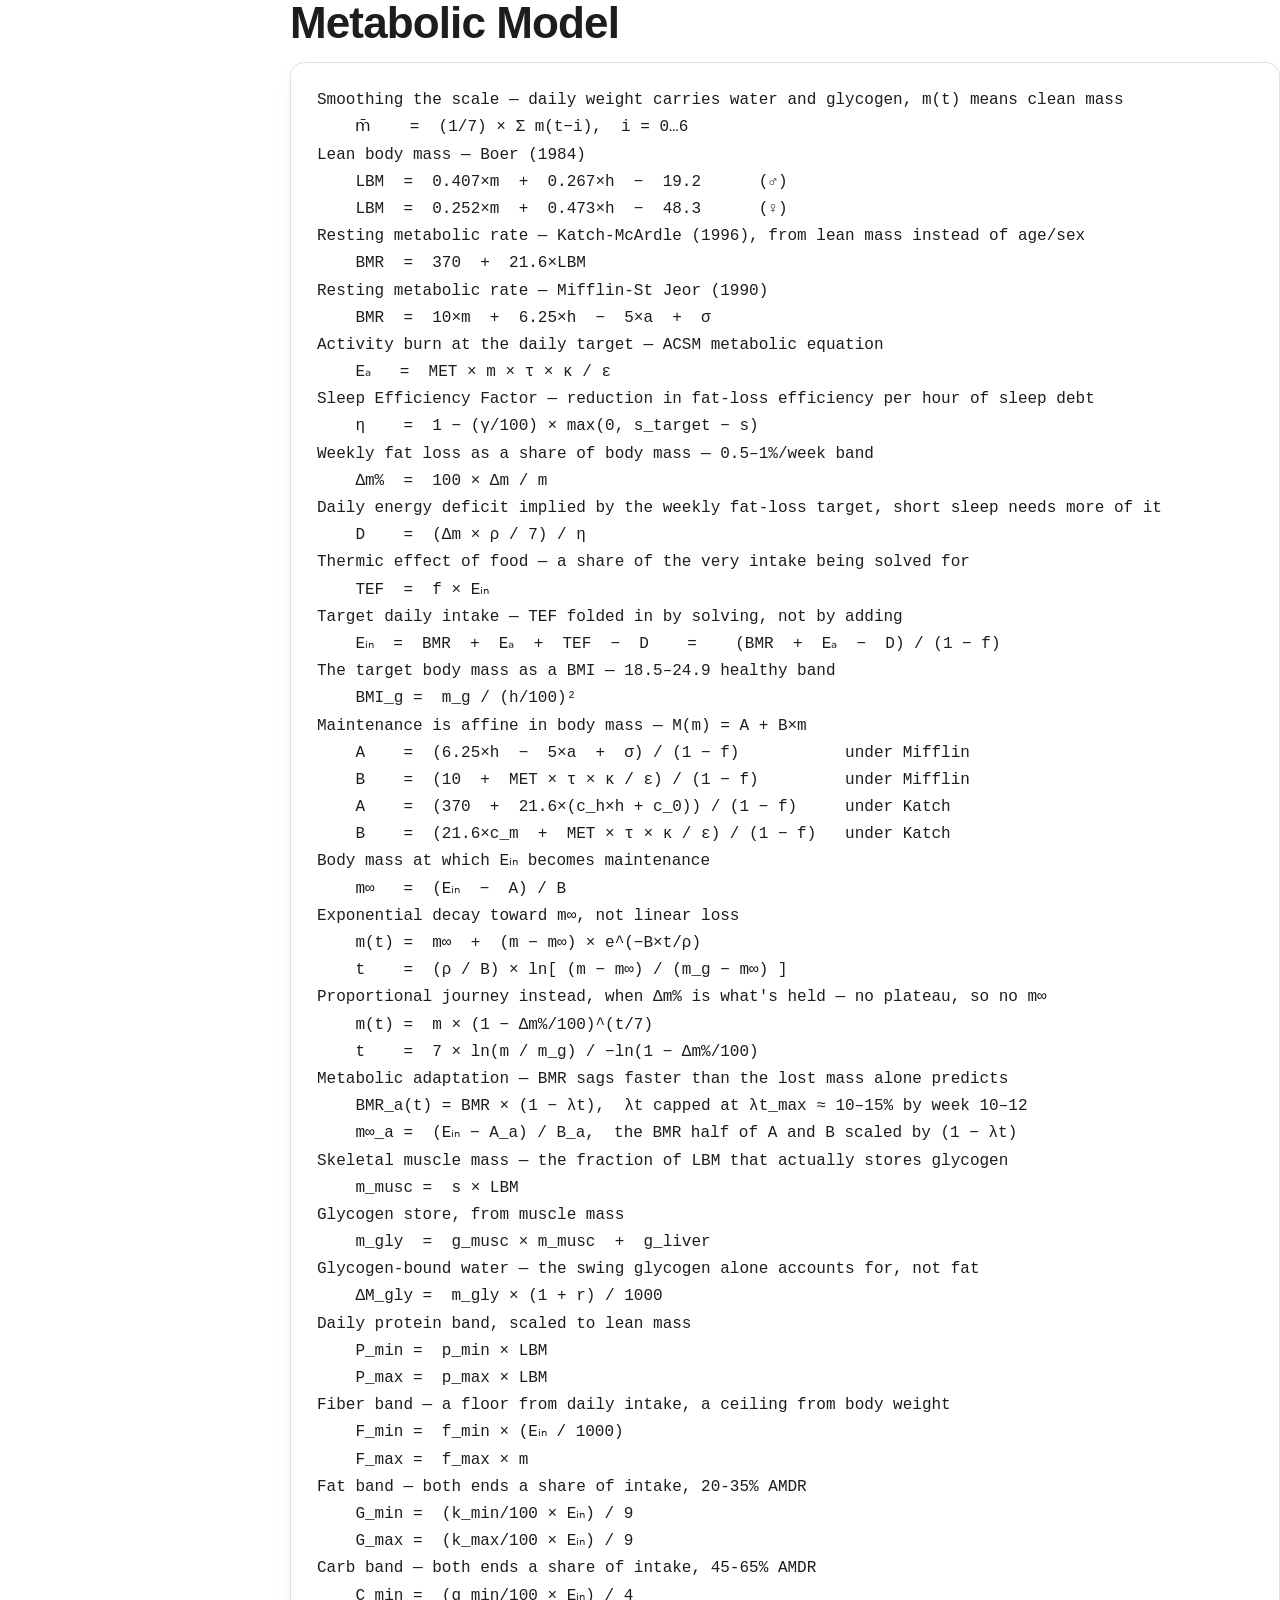
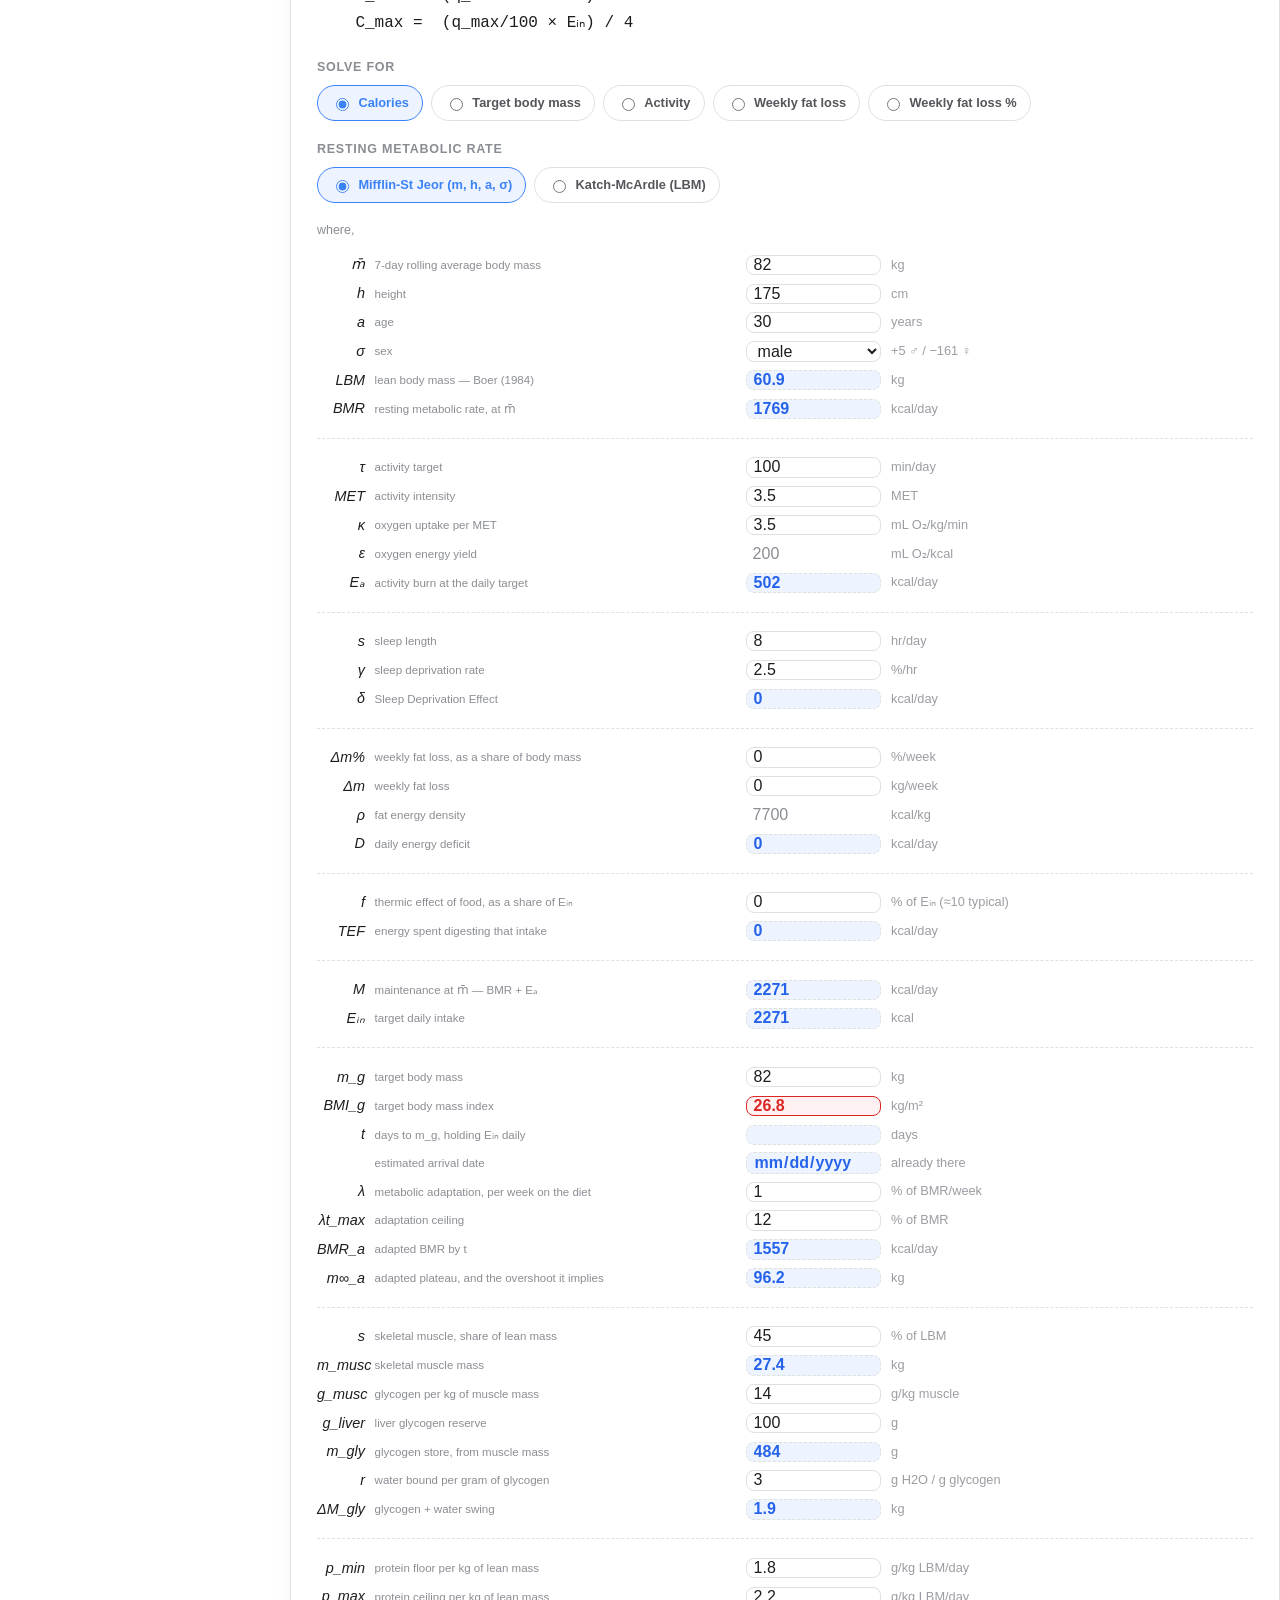
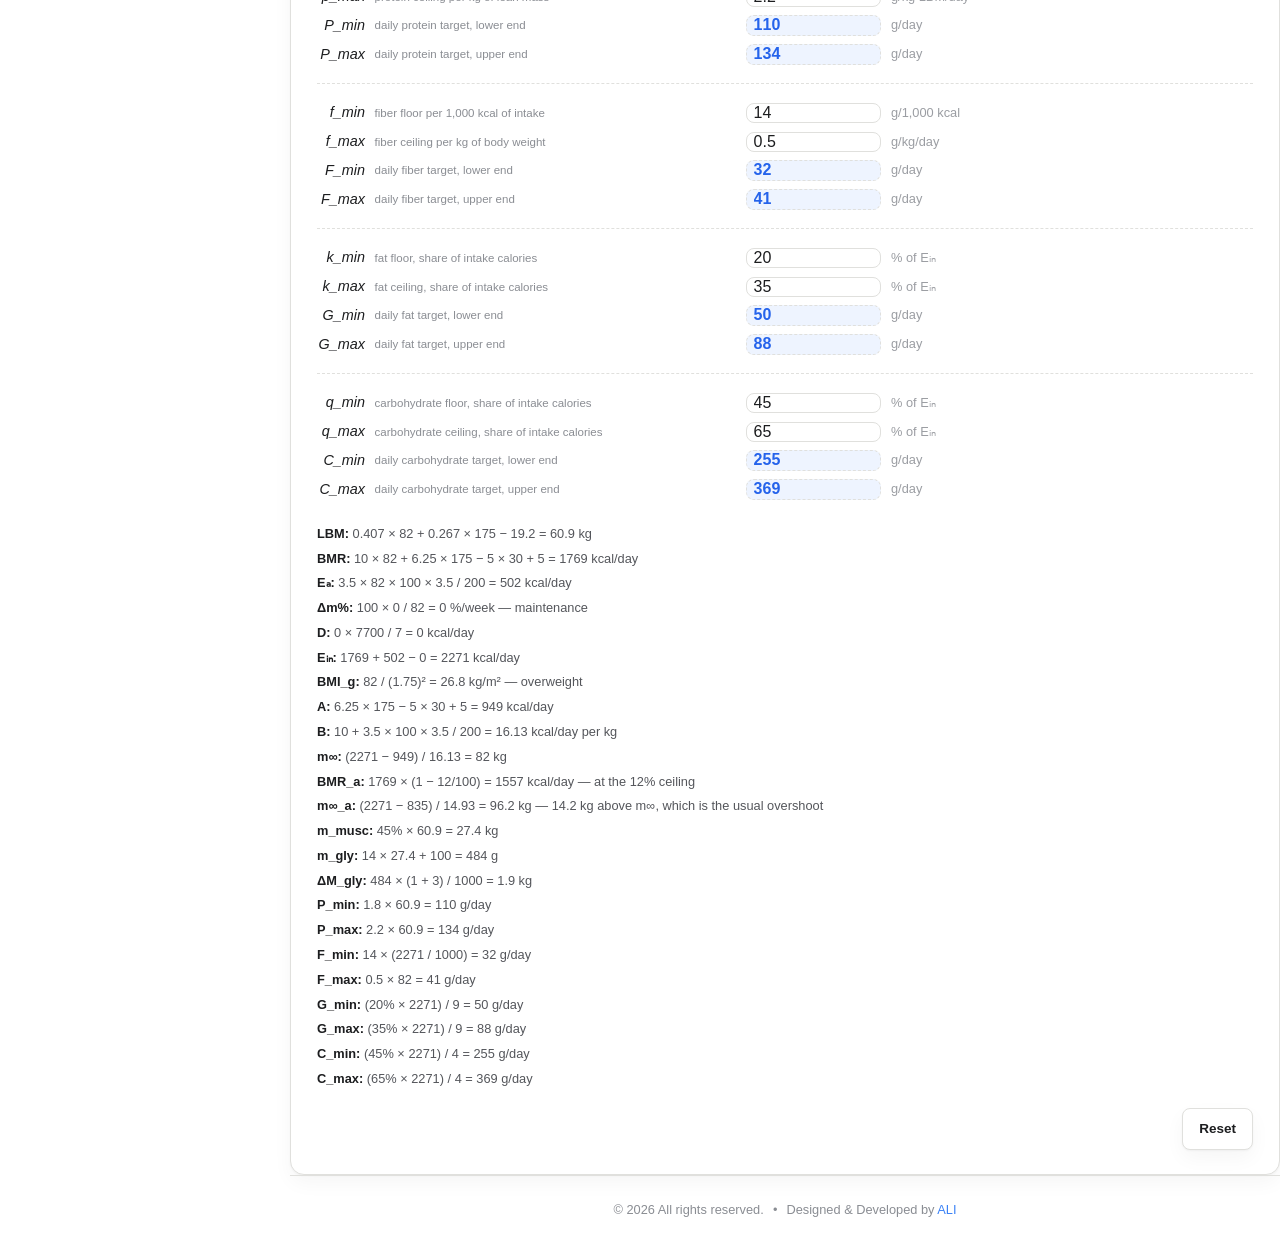
==== commit acf4ea8a: "Rename the project to Metabolic Model The GitHub repo, page title/heading, meta description and READ" ====
--- a/index.html
+++ b/index.html
@@ -3,8 +3,8 @@
 <head>
 <meta charset="UTF-8">
 <meta name="viewport" content="width=device-width, initial-scale=1.0">
-<title>Metabolic Playground</title>
-<meta name="description" content="Interactive calculator for the metabolic math behind weight management — BMR (Mifflin-St Jeor, Katch-McArdle), activity burn, thermic effect of food, and lean-mass-scaled protein targets. Solve for calories, target body mass, activity, or fat-loss rate from one linked set of equations.">
+<title>Metabolic Model</title>
+<meta name="description" content="Interactive first-principles model of the metabolic math behind weight management — BMR (Mifflin-St Jeor, Katch-McArdle), activity burn, thermic effect of food, sleep efficiency, and lean-mass-scaled protein/fiber/fat/carb targets. Solve for calories, target body mass, activity, or fat-loss rate from one linked set of equations.">
 <link rel="icon" href="favicon.svg" type="image/svg+xml">
 <link rel="stylesheet" href="assets/style.css">
 </head>
@@ -12,7 +12,7 @@
 
 <div class="page">
     <header class="page-header">
-        <h1>Metabolic Playground</h1>
+        <h1>Metabolic Model</h1>
     </header>
 
     <div class="sheet">
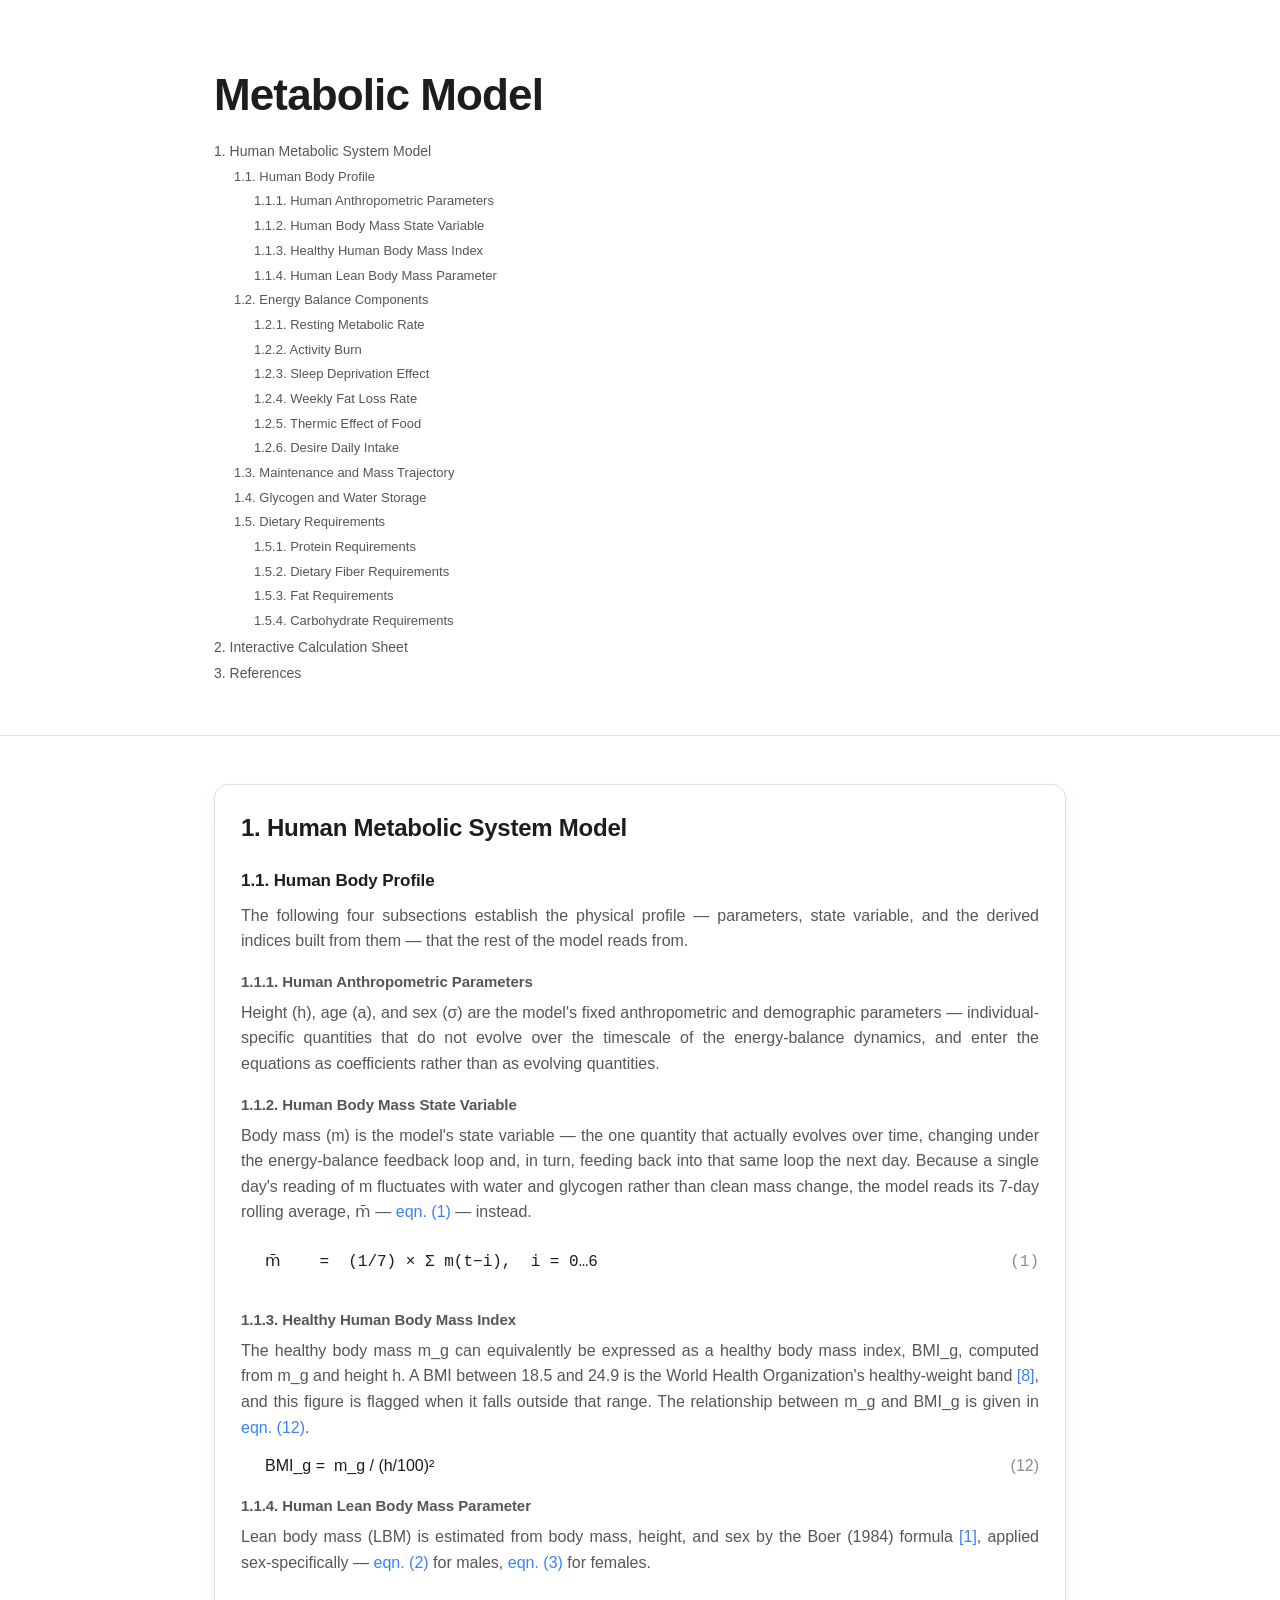
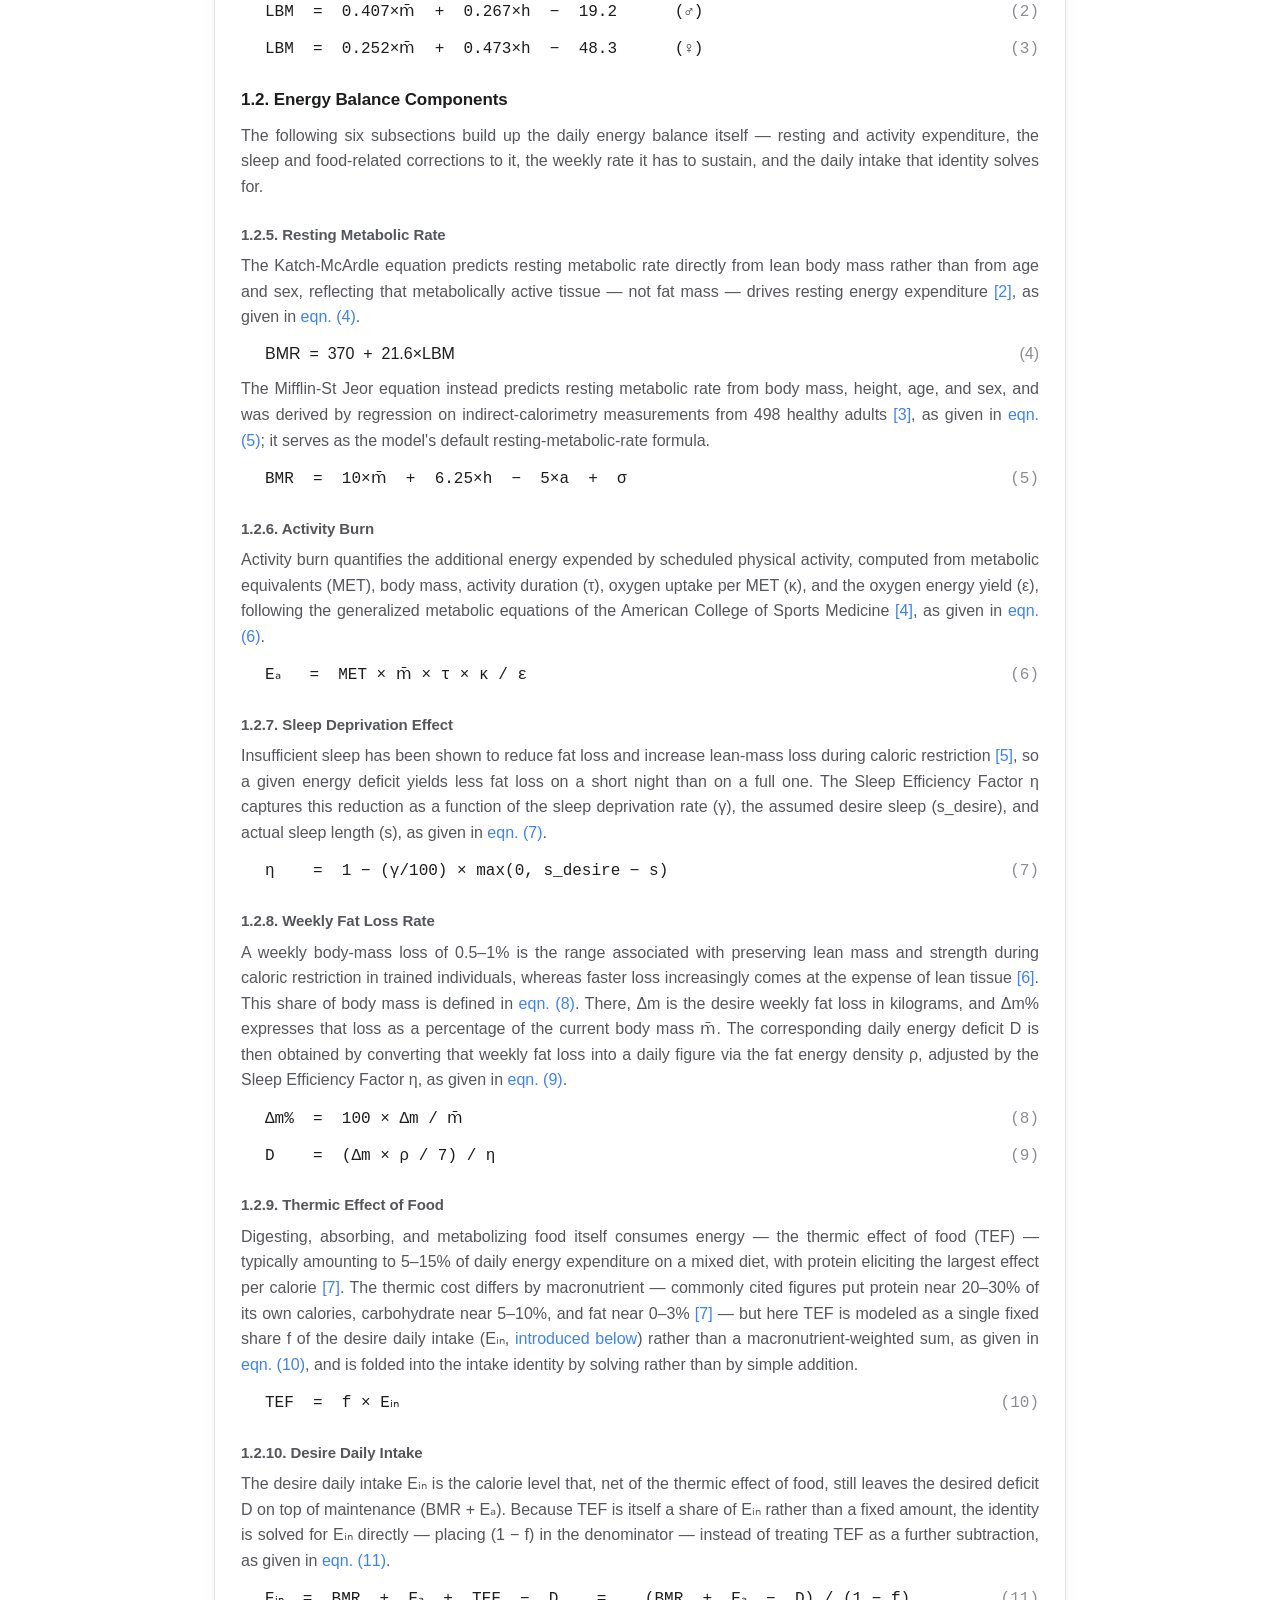
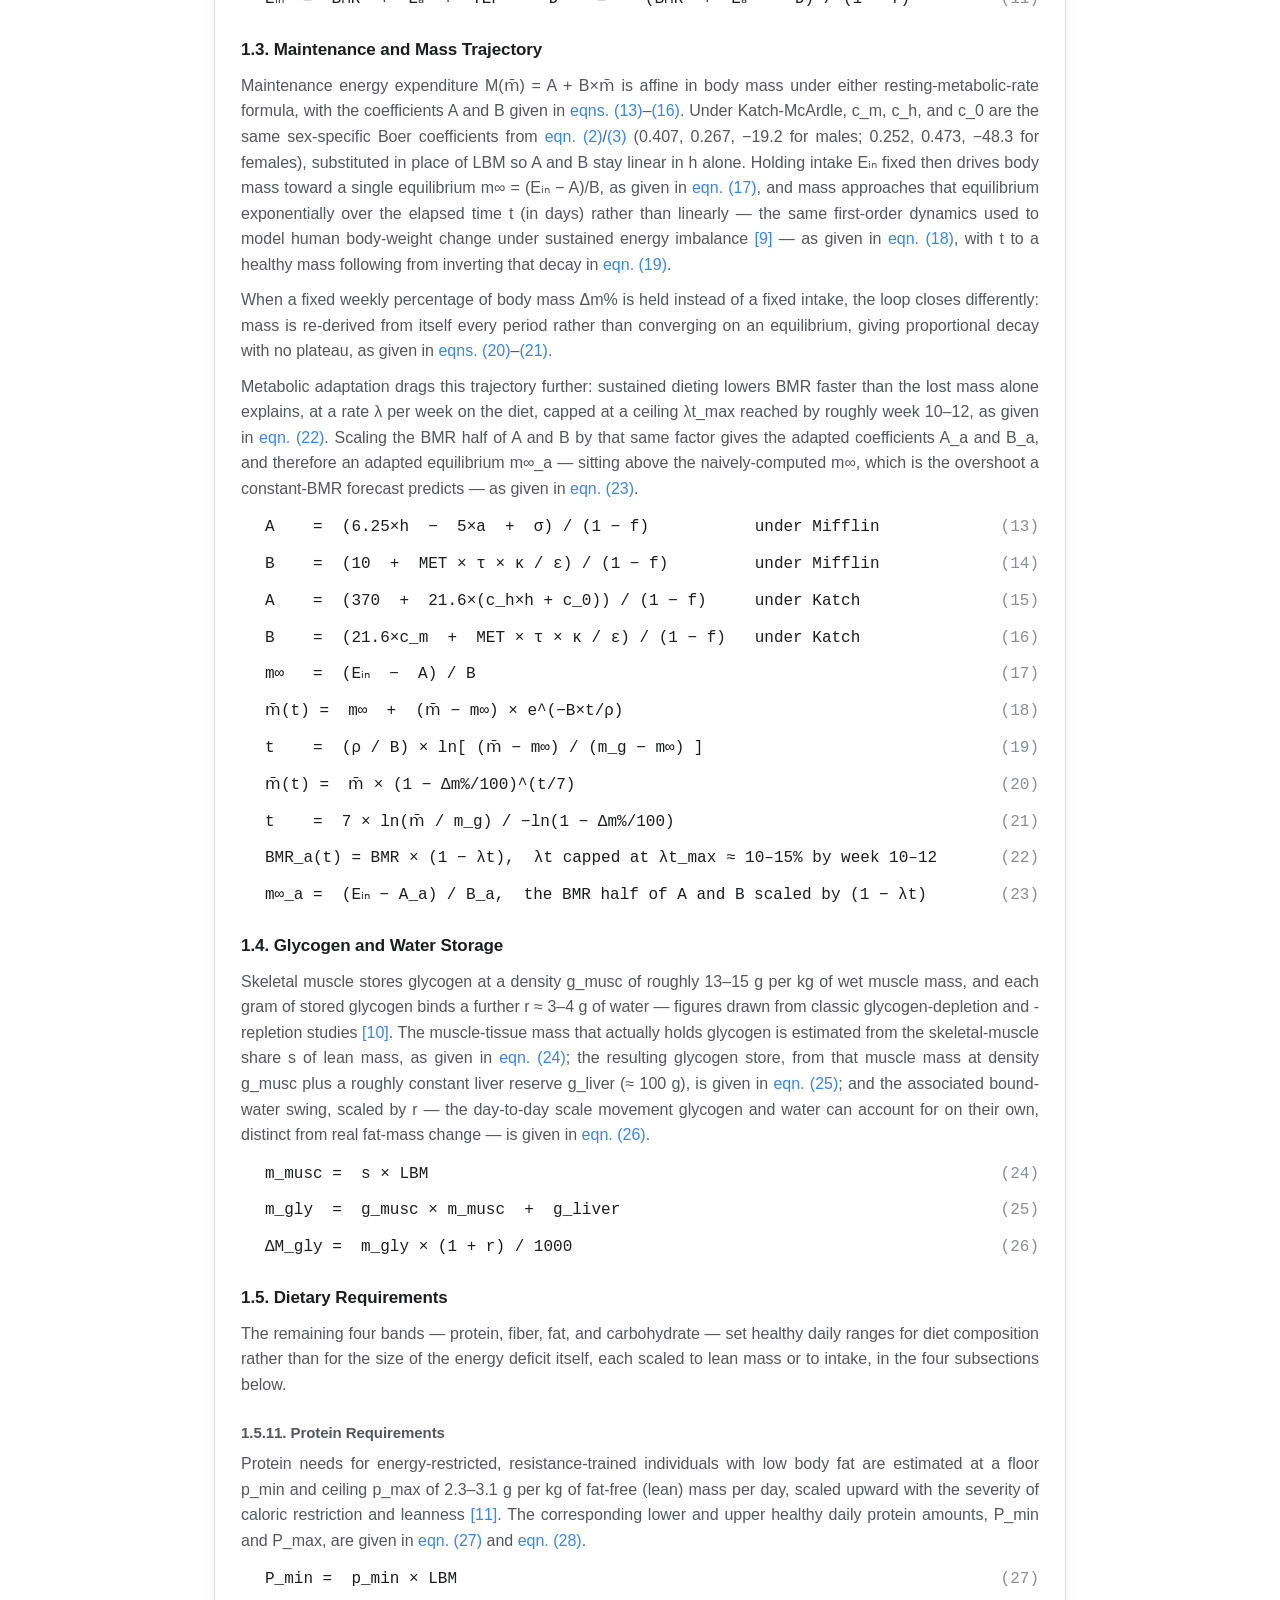
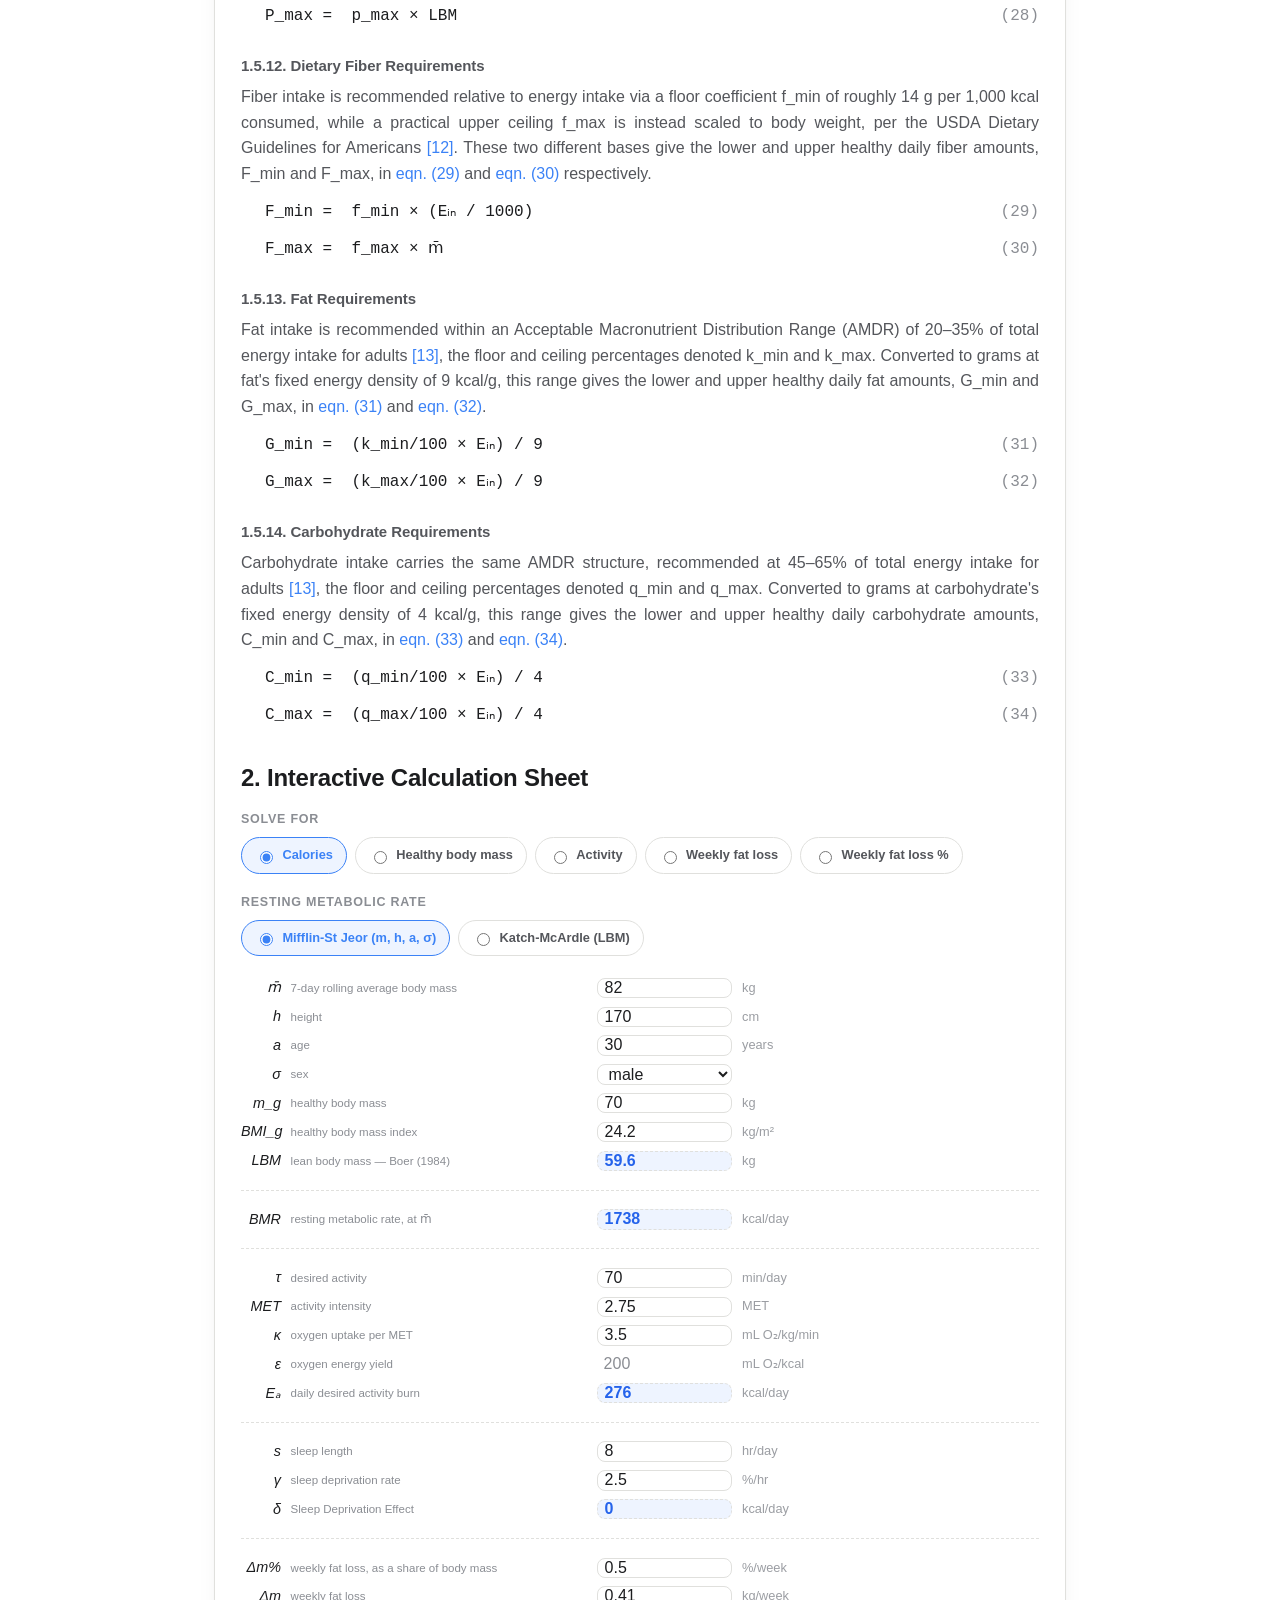
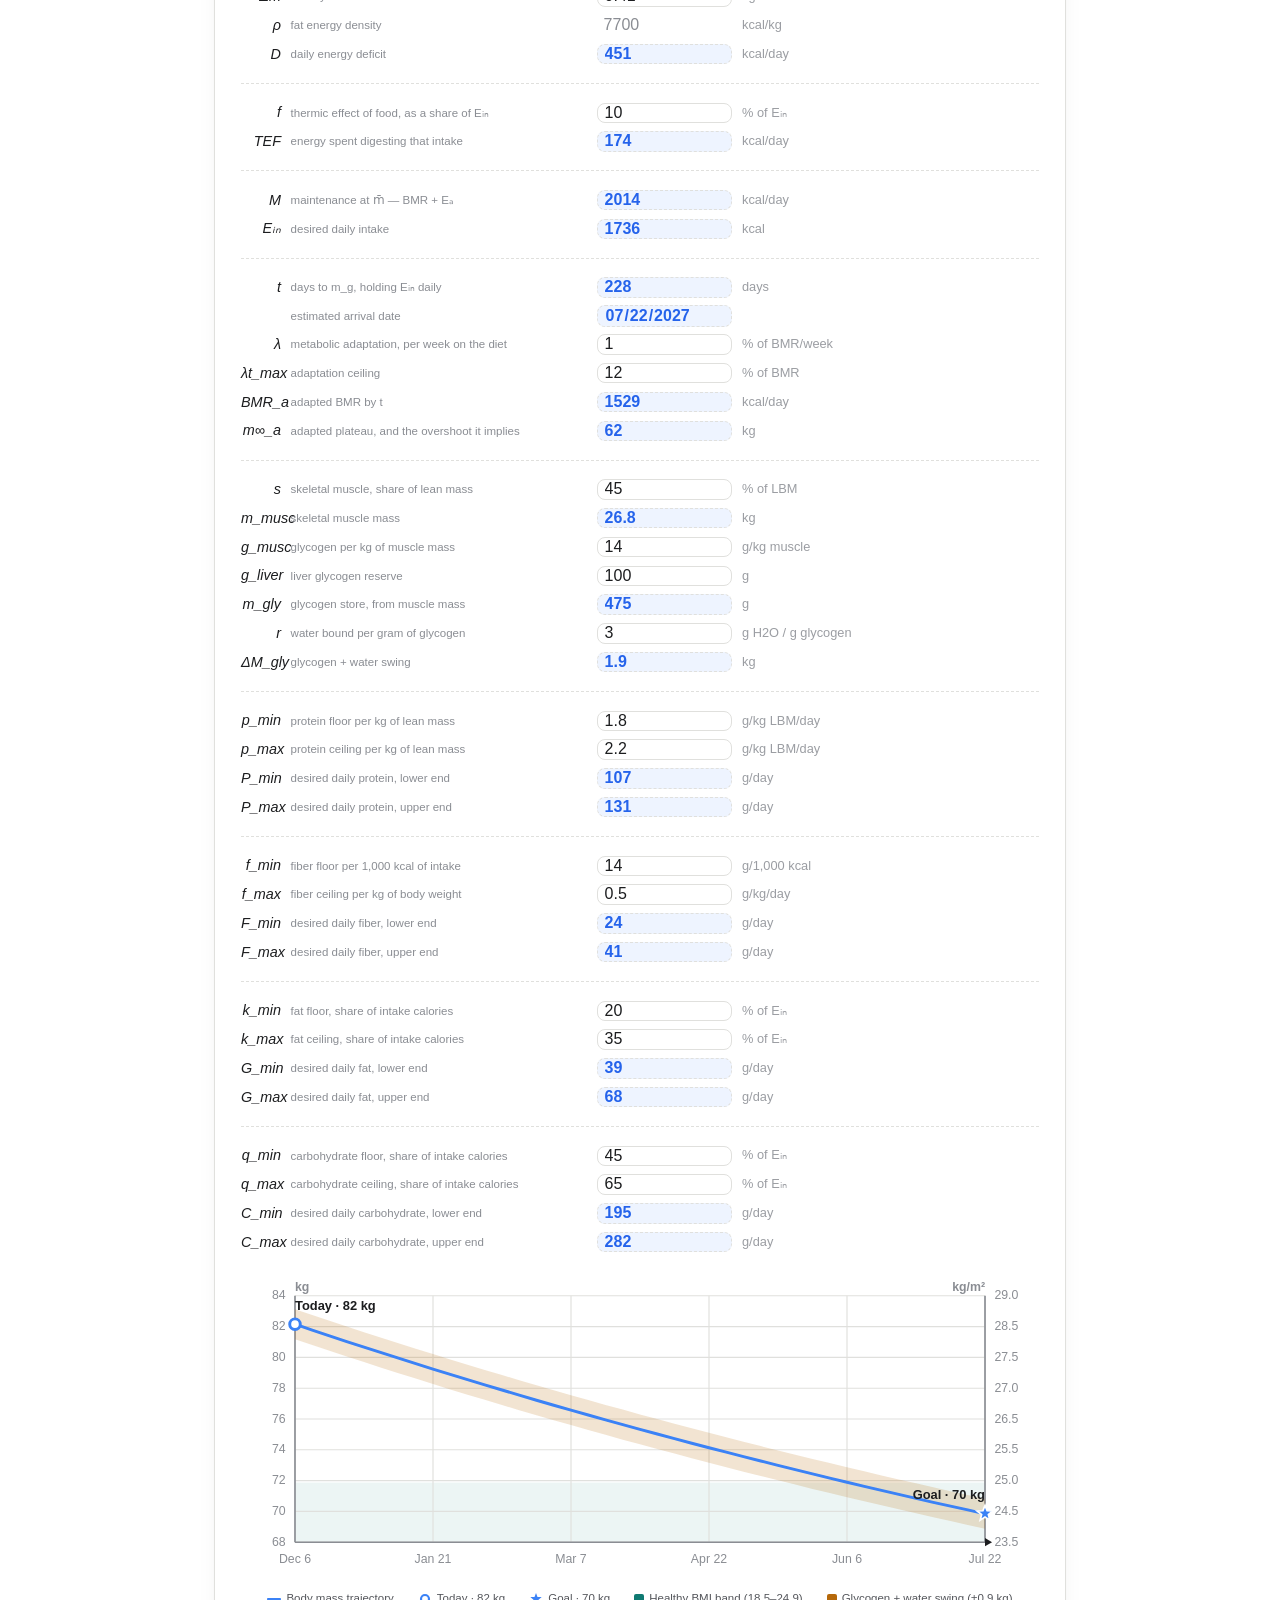
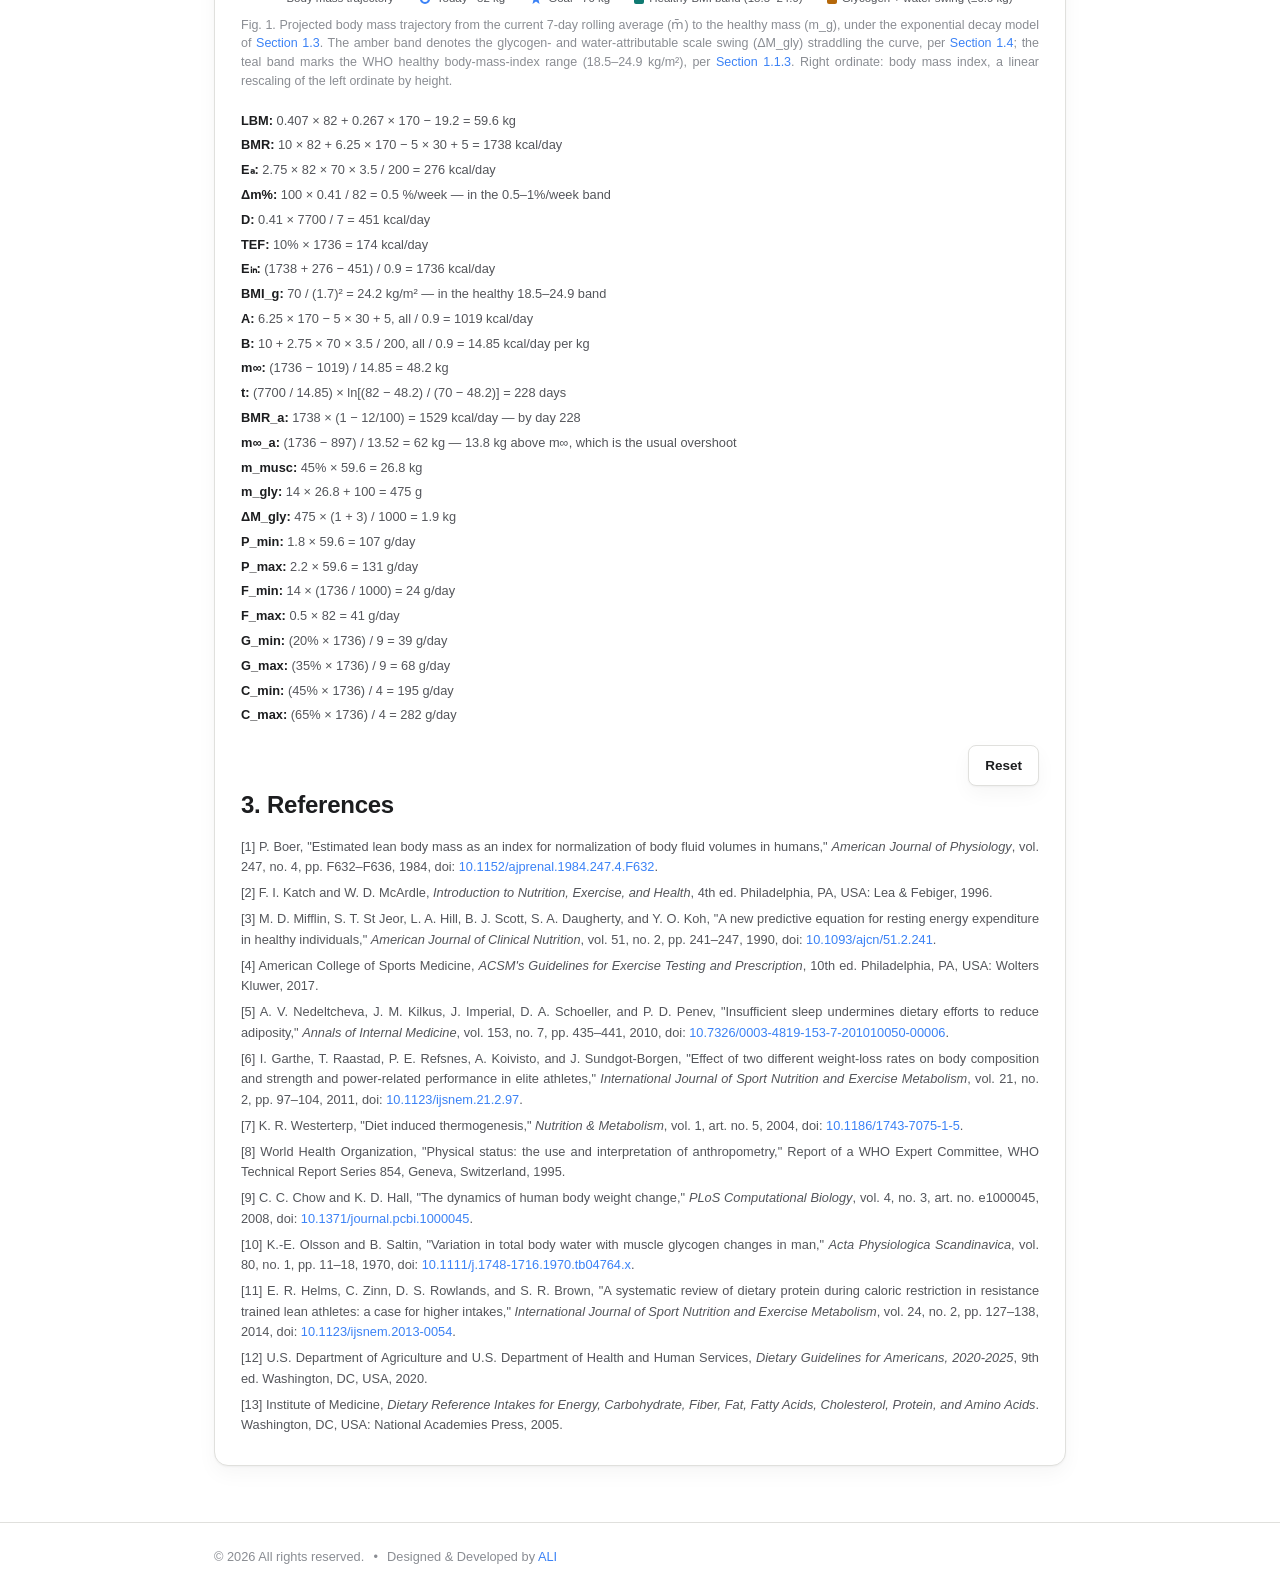
==== commit 010a9e4a: "Restyle the sheet as a numbered scientific document with citations, and add a body-mass/BMI trajecto" ====
--- a/index.html
+++ b/index.html
@@ -10,18 +10,42 @@
 </head>
 <body>
 
-<div class="page">
-    <header class="page-header">
-        <h1>Metabolic Model</h1>
-    </header>
-
+<header class="hero">
+  <div class="wrap">
+    <h1>Metabolic Model</h1>
+    <nav class="toc" aria-label="Table of contents"></nav>
+  </div>
+</header>
+
+<main>
+
+  <section id="sheet-section">
+    <div class="wrap">
     <div class="sheet">
-        <pre id="formula-expression" class="formula-expression"></pre>
+        <h2 id="sec-1">Human Metabolic System Model</h2>
+
+        <h3 id="sec-1-1">Human Body Profile</h3>
+        <p>The following four subsections establish the physical profile — parameters, state variable, and the derived indices built from them — that the rest of the model reads from.</p>
+
+        <h4 id="sec-1-1-1">Human Anthropometric Parameters</h4>
+        <p>Height (h), age (a), and sex (σ) are the model's fixed anthropometric and demographic parameters — individual-specific quantities that do not evolve over the timescale of the energy-balance dynamics, and enter the equations as coefficients rather than as evolving quantities.</p>
+
+        <h4 id="sec-1-1-2">Human Body Mass State Variable</h4>
+        <p>Body mass (m) is the model's state variable — the one quantity that actually evolves over time, changing under the energy-balance feedback loop and, in turn, feeding back into that same loop the next day. Because a single day's reading of m fluctuates with water and glycogen rather than clean mass change, the model reads its 7-day rolling average, m̄ — <a href="#eqn-1">eqn. (1)</a> — instead.</p>
+
+        <div id="eqn-1-slot" class="formula-expression"></div>
+
+        <h4 id="sec-1-1-4">Human Lean Body Mass Parameter</h4>
+        <p>Lean body mass (LBM) is estimated from body mass, height, and sex by the Boer (1984) formula <a href="#ref-1">[1]</a>, applied sex-specifically — <a href="#eqn-2">eqn. (2)</a> for males, <a href="#eqn-3">eqn. (3)</a> for females.</p>
+
+        <div id="formula-expression" class="formula-expression"></div>
+
+        <h2 id="sec-2">Interactive Calculation Sheet</h2>
 
         <fieldset class="formula-solve-for">
             <legend>Solve for</legend>
             <label><input type="radio" name="formula-solve-for" value="EIN" checked> Calories</label>
-            <label><input type="radio" name="formula-solve-for" value="TARGET_MASS"> Target body mass</label>
+            <label><input type="radio" name="formula-solve-for" value="TARGET_MASS"> Healthy body mass</label>
             <label><input type="radio" name="formula-solve-for" value="TAU"> Activity</label>
             <label><input type="radio" name="formula-solve-for" value="DELTA_M"> Weekly fat loss</label>
             <label title="Hold the weekly fat loss at a percentage of your body mass. The kilograms per week, the calorie target and the arrival date are all computed from it — and the date follows the proportional journey, where the kilograms shrink as you do.">
@@ -40,8 +64,6 @@
                 Katch-McArdle (LBM)
             </label>
         </fieldset>
-
-        <p class="formula-where">where,</p>
 
         <div class="formula-inputs">
             <label class="formula-row" title="The mean of every weigh-in in the 7 days ending at your latest one — m̄(t) = (1/7) × Σ m(t−i). Water and glycogen move the scale by more than a week of fat loss does, and the decay model assumes clean mass, so every formula here reads this rather than a single day's reading.">
@@ -69,7 +91,19 @@
                     <option value="male">male</option>
                     <option value="female">female</option>
                 </select>
-                <span class="formula-unit">+5 ♂ / −161 ♀</span>
+                <span class="formula-unit"></span>
+            </label>
+            <label class="formula-row">
+                <span class="formula-sym">m_g</span>
+                <span class="formula-name">healthy body mass</span>
+                <input type="text" id="formula-target" inputmode="decimal">
+                <span class="formula-unit">kg</span>
+            </label>
+            <label class="formula-row" title="The BMI your target body mass comes to at your height — BMI = m_g / (h/100)². Type a target mass and this follows it; type a BMI here and the target mass follows instead. The healthy band is 18.5–24.9, and outside it the box goes red. In Solve for → Target body mass both are answers, so neither is typed.">
+                <span class="formula-sym">BMI_g</span>
+                <span class="formula-name">healthy body mass index</span>
+                <input type="text" id="formula-target-bmi" inputmode="decimal">
+                <span class="formula-unit">kg/m²</span>
             </label>
             <!-- Moved up from the protein block to sit with the rest of the profile it's
                  derived from (m̄, h, σ) and directly above BMR: under Katch-McArdle, BMR is
@@ -81,6 +115,7 @@
                 <input type="text" id="formula-lbm" inputmode="decimal" readonly>
                 <span class="formula-unit">kg</span>
             </label>
+            <hr class="formula-divider">
             <label class="formula-row" title="Resting metabolic rate at your smoothed body mass, from whichever equation is selected above — what you burn before any movement. Not editable: it is derived from m̄, h, a and σ.">
                 <span class="formula-sym">BMR</span>
                 <span class="formula-name">resting metabolic rate, at m̄</span>
@@ -92,7 +127,7 @@
             <hr class="formula-divider">
             <label class="formula-row">
                 <span class="formula-sym">τ</span>
-                <span class="formula-name">activity target</span>
+                <span class="formula-name">desired activity</span>
                 <input type="text" id="formula-activity-min" inputmode="decimal">
                 <span class="formula-unit">min/day</span>
             </label>
@@ -116,7 +151,7 @@
             </div>
             <label class="formula-row" title="Activity burn at that target: Eₐ = MET × m̄ × τ × κ / ε. Not editable: it is derived from MET, τ and κ above.">
                 <span class="formula-sym">Eₐ</span>
-                <span class="formula-name">activity burn at the daily target</span>
+                <span class="formula-name">daily desired activity burn</span>
                 <input type="text" id="formula-activity-kcal" inputmode="decimal" readonly>
                 <span class="formula-unit">kcal/day</span>
             </label>
@@ -178,7 +213,7 @@
                 <span class="formula-sym">f</span>
                 <span class="formula-name">thermic effect of food, as a share of Eᵢₙ</span>
                 <input type="text" id="formula-tef-pct" inputmode="decimal">
-                <span class="formula-unit">% of Eᵢₙ (≈10 typical)</span>
+                <span class="formula-unit">% of Eᵢₙ</span>
             </label>
             <label class="formula-row" title="What that share comes to in calories: TEF = f × Eᵢₙ. Zero while f is zero.">
                 <span class="formula-sym">TEF</span>
@@ -196,25 +231,13 @@
             </label>
             <label class="formula-row">
                 <span class="formula-sym">Eᵢₙ</span>
-                <span class="formula-name">target daily intake</span>
+                <span class="formula-name">desired daily intake</span>
                 <input type="text" id="formula-ein" inputmode="decimal">
                 <span class="formula-unit">kcal</span>
             </label>
             <!-- Marks the end of the calorie-solve block, Eᵢₙ, before the journey block
-                 (m_g, t, dates) starts below. -->
+                 (t, dates) starts below. -->
             <hr class="formula-divider" title="TEF is already built into Eᵢₙ above — the identity is solved with f in the denominator, not summed — so it is not a further deficit to subtract on top of it.">
-            <label class="formula-row">
-                <span class="formula-sym">m_g</span>
-                <span class="formula-name">target body mass</span>
-                <input type="text" id="formula-target" inputmode="decimal">
-                <span class="formula-unit">kg</span>
-            </label>
-            <label class="formula-row" title="The BMI your target body mass comes to at your height — BMI = m_g / (h/100)². Type a target mass and this follows it; type a BMI here and the target mass follows instead. The healthy band is 18.5–24.9, and outside it the box goes red. In Solve for → Target body mass both are answers, so neither is typed.">
-                <span class="formula-sym">BMI_g</span>
-                <span class="formula-name">target body mass index</span>
-                <input type="text" id="formula-target-bmi" inputmode="decimal">
-                <span class="formula-unit">kg/m²</span>
-            </label>
             <label class="formula-row">
                 <span class="formula-sym">t</span>
                 <span class="formula-name">days to m_g, holding Eᵢₙ daily</span>
@@ -313,13 +336,13 @@
             </label>
             <label class="formula-row">
                 <span class="formula-sym">P_min</span>
-                <span class="formula-name">daily protein target, lower end</span>
+                <span class="formula-name">desired daily protein, lower end</span>
                 <input type="text" id="formula-protein-min" inputmode="decimal" readonly>
                 <span class="formula-unit">g/day</span>
             </label>
             <label class="formula-row">
                 <span class="formula-sym">P_max</span>
-                <span class="formula-name">daily protein target, upper end</span>
+                <span class="formula-name">desired daily protein, upper end</span>
                 <input type="text" id="formula-protein-max" inputmode="decimal" readonly>
                 <span class="formula-unit">g/day</span>
             </label>
@@ -344,13 +367,13 @@
             </label>
             <label class="formula-row">
                 <span class="formula-sym">F_min</span>
-                <span class="formula-name">daily fiber target, lower end</span>
+                <span class="formula-name">desired daily fiber, lower end</span>
                 <input type="text" id="formula-fiber-min" inputmode="decimal" readonly>
                 <span class="formula-unit">g/day</span>
             </label>
             <label class="formula-row">
                 <span class="formula-sym">F_max</span>
-                <span class="formula-name">daily fiber target, upper end</span>
+                <span class="formula-name">desired daily fiber, upper end</span>
                 <input type="text" id="formula-fiber-max" inputmode="decimal" readonly>
                 <span class="formula-unit">g/day</span>
             </label>
@@ -380,13 +403,13 @@
             </label>
             <label class="formula-row">
                 <span class="formula-sym">G_min</span>
-                <span class="formula-name">daily fat target, lower end</span>
+                <span class="formula-name">desired daily fat, lower end</span>
                 <input type="text" id="formula-fat-min" inputmode="decimal" readonly>
                 <span class="formula-unit">g/day</span>
             </label>
             <label class="formula-row">
                 <span class="formula-sym">G_max</span>
-                <span class="formula-name">daily fat target, upper end</span>
+                <span class="formula-name">desired daily fat, upper end</span>
                 <input type="text" id="formula-fat-max" inputmode="decimal" readonly>
                 <span class="formula-unit">g/day</span>
             </label>
@@ -412,17 +435,22 @@
             </label>
             <label class="formula-row">
                 <span class="formula-sym">C_min</span>
-                <span class="formula-name">daily carbohydrate target, lower end</span>
+                <span class="formula-name">desired daily carbohydrate, lower end</span>
                 <input type="text" id="formula-carb-min" inputmode="decimal" readonly>
                 <span class="formula-unit">g/day</span>
             </label>
             <label class="formula-row">
                 <span class="formula-sym">C_max</span>
-                <span class="formula-name">daily carbohydrate target, upper end</span>
+                <span class="formula-name">desired daily carbohydrate, upper end</span>
                 <input type="text" id="formula-carb-max" inputmode="decimal" readonly>
                 <span class="formula-unit">g/day</span>
             </label>
         </div>
+
+        <figure class="mtc-figure">
+            <div id="mass-trajectory-chart" class="mass-trajectory-chart"></div>
+            <figcaption>Fig. 1. Projected body mass trajectory from the current 7-day rolling average (m̄) to the healthy mass (m_g), under the exponential decay model of <a href="#sec-1-11">Section 1.3</a>. The amber band denotes the glycogen- and water-attributable scale swing (ΔM_gly) straddling the curve, per <a href="#sec-1-12">Section 1.4</a>; the teal band marks the WHO healthy body-mass-index range (18.5–24.9 kg/m²), per <a href="#sec-1-1-3">Section 1.1.3</a>. Right ordinate: body mass index, a linear rescaling of the left ordinate by height.</figcaption>
+        </figure>
 
         <div id="formula-substituted" class="formula-substituted"></div>
 
@@ -431,18 +459,36 @@
         <div class="sheet-actions">
             <button type="button" id="formula-reset-btn" class="btn">Reset</button>
         </div>
+
+        <h2 id="sec-3">References</h2>
+        <p class="ref-item" id="ref-1">[1] P. Boer, "Estimated lean body mass as an index for normalization of body fluid volumes in humans," <i>American Journal of Physiology</i>, vol. 247, no. 4, pp. F632–F636, 1984, doi: <a href="https://doi.org/10.1152/ajprenal.1984.247.4.F632" target="_blank" rel="noopener">10.1152/ajprenal.1984.247.4.F632</a>.</p>
+        <p class="ref-item" id="ref-2">[2] F. I. Katch and W. D. McArdle, <i>Introduction to Nutrition, Exercise, and Health</i>, 4th ed. Philadelphia, PA, USA: Lea &amp; Febiger, 1996.</p>
+        <p class="ref-item" id="ref-3">[3] M. D. Mifflin, S. T. St Jeor, L. A. Hill, B. J. Scott, S. A. Daugherty, and Y. O. Koh, "A new predictive equation for resting energy expenditure in healthy individuals," <i>American Journal of Clinical Nutrition</i>, vol. 51, no. 2, pp. 241–247, 1990, doi: <a href="https://doi.org/10.1093/ajcn/51.2.241" target="_blank" rel="noopener">10.1093/ajcn/51.2.241</a>.</p>
+        <p class="ref-item" id="ref-4">[4] American College of Sports Medicine, <i>ACSM's Guidelines for Exercise Testing and Prescription</i>, 10th ed. Philadelphia, PA, USA: Wolters Kluwer, 2017.</p>
+        <p class="ref-item" id="ref-5">[5] A. V. Nedeltcheva, J. M. Kilkus, J. Imperial, D. A. Schoeller, and P. D. Penev, "Insufficient sleep undermines dietary efforts to reduce adiposity," <i>Annals of Internal Medicine</i>, vol. 153, no. 7, pp. 435–441, 2010, doi: <a href="https://doi.org/10.7326/0003-4819-153-7-201010050-00006" target="_blank" rel="noopener">10.7326/0003-4819-153-7-201010050-00006</a>.</p>
+        <p class="ref-item" id="ref-6">[6] I. Garthe, T. Raastad, P. E. Refsnes, A. Koivisto, and J. Sundgot-Borgen, "Effect of two different weight-loss rates on body composition and strength and power-related performance in elite athletes," <i>International Journal of Sport Nutrition and Exercise Metabolism</i>, vol. 21, no. 2, pp. 97–104, 2011, doi: <a href="https://doi.org/10.1123/ijsnem.21.2.97" target="_blank" rel="noopener">10.1123/ijsnem.21.2.97</a>.</p>
+        <p class="ref-item" id="ref-7">[7] K. R. Westerterp, "Diet induced thermogenesis," <i>Nutrition &amp; Metabolism</i>, vol. 1, art. no. 5, 2004, doi: <a href="https://doi.org/10.1186/1743-7075-1-5" target="_blank" rel="noopener">10.1186/1743-7075-1-5</a>.</p>
+        <p class="ref-item" id="ref-8">[8] World Health Organization, "Physical status: the use and interpretation of anthropometry," Report of a WHO Expert Committee, WHO Technical Report Series 854, Geneva, Switzerland, 1995.</p>
+        <p class="ref-item" id="ref-9">[9] C. C. Chow and K. D. Hall, "The dynamics of human body weight change," <i>PLoS Computational Biology</i>, vol. 4, no. 3, art. no. e1000045, 2008, doi: <a href="https://doi.org/10.1371/journal.pcbi.1000045" target="_blank" rel="noopener">10.1371/journal.pcbi.1000045</a>.</p>
+        <p class="ref-item" id="ref-10">[10] K.-E. Olsson and B. Saltin, "Variation in total body water with muscle glycogen changes in man," <i>Acta Physiologica Scandinavica</i>, vol. 80, no. 1, pp. 11–18, 1970, doi: <a href="https://doi.org/10.1111/j.1748-1716.1970.tb04764.x" target="_blank" rel="noopener">10.1111/j.1748-1716.1970.tb04764.x</a>.</p>
+        <p class="ref-item" id="ref-11">[11] E. R. Helms, C. Zinn, D. S. Rowlands, and S. R. Brown, "A systematic review of dietary protein during caloric restriction in resistance trained lean athletes: a case for higher intakes," <i>International Journal of Sport Nutrition and Exercise Metabolism</i>, vol. 24, no. 2, pp. 127–138, 2014, doi: <a href="https://doi.org/10.1123/ijsnem.2013-0054" target="_blank" rel="noopener">10.1123/ijsnem.2013-0054</a>.</p>
+        <p class="ref-item" id="ref-12">[12] U.S. Department of Agriculture and U.S. Department of Health and Human Services, <i>Dietary Guidelines for Americans, 2020-2025</i>, 9th ed. Washington, DC, USA, 2020.</p>
+        <p class="ref-item" id="ref-13">[13] Institute of Medicine, <i>Dietary Reference Intakes for Energy, Carbohydrate, Fiber, Fat, Fatty Acids, Cholesterol, Protein, and Amino Acids</i>. Washington, DC, USA: National Academies Press, 2005.</p>
     </div>
-</div>
-
-<footer class="page-footer">
+    </div>
+  </section>
+
+</main>
+
+<footer>
+  <div class="wrap">
     <p>
         &copy; <span id="footer-year"></span> All rights reserved.
         <span class="footer-divider">•</span>
         Designed &amp; Developed by
-        <a href="https://ainlamyae.github.io" target="_blank" rel="noopener">
-            ALI
-        </a>
+        <a href="https://ainlamyae.github.io" target="_blank" rel="noopener">ALI</a>
     </p>
+  </div>
 </footer>
 
 <script src="assets/script.js"></script>
--- a/assets/style.css
+++ b/assets/style.css
@@ -166,7 +166,7 @@
    text — reordering, nesting, or inserting a section renumbers everything
    after it automatically, with no manual "1.10 -> 1.11" edits anywhere. */
 .sheet {
-    counter-reset: h2num appendixnum;
+    counter-reset: h2num;
 }
 
 h2 {
@@ -182,27 +182,6 @@
     content: counter(h2num) ". ";
 }
 
-/* The Abstract precedes the Introduction and is conventionally unnumbered;
-   it must not consume a counter value that would otherwise push every
-   later section's number up by one. */
-h2#abstract {
-    counter-increment: none;
-}
-
-h2#abstract::before {
-    content: "";
-}
-
-/* Appendices use IEEE-style letters (Appendix A, B, C...) on their own
-   counter, rather than continuing the numbered-section count. */
-h2.appendix-heading {
-    counter-increment: appendixnum;
-}
-
-h2.appendix-heading::before {
-    content: "Appendix " counter(appendixnum, upper-alpha) ". ";
-}
-
 h3 {
     font-size: 17px;
     letter-spacing: -.005em;
@@ -233,97 +212,8 @@
    it sits before the numbered headings in DOM order and can't read their
    counter values directly; its nesting must mirror the heading structure. */
 .toc {
-    counter-reset: toc-h2 toc-appendixnum;
-}
-
-/* Contents sidebar: fixed on the left on wide screens; a drawer opened
-   by the floating Contents button on narrower screens and phones. */
-.toc-sidebar {
-    position: fixed;
-    top: 0;
-    left: 0;
-    bottom: 0;
-    width: 290px;
-    max-width: 85vw;
-    overflow-y: auto;
-    padding: 28px 18px 28px 22px;
-    background: var(--bg);
-    border-right: 1px solid var(--line);
-    z-index: 30;
-    transform: translateX(-100%);
-    transition: transform .2s ease;
-}
-
-.toc-sidebar.open {
-    transform: none;
-    box-shadow: 0 0 24px rgba(0, 0, 0, .15);
-}
-
-.toc-title {
-    margin: 0 0 10px;
-    font-size: 12.5px;
-    font-weight: 700;
-    letter-spacing: .08em;
-    text-transform: uppercase;
-    color: var(--ink-faint);
-}
-
-.toc-sidebar .toc > ul {
-    font-size: 13.5px;
-    line-height: 1.5;
-}
-
-.toc-sidebar .toc li {
-    margin: 5px 0;
-}
-
-.toc-sidebar .toc ul ul {
-    padding-left: 14px;
-    font-size: 12.5px;
-}
-
-.toc-toggle {
-    position: fixed;
-    right: 16px;
-    bottom: 16px;
-    z-index: 25;
-    padding: 10px 16px;
-    border: 1px solid var(--line);
-    border-radius: 999px;
-    background: var(--bg);
-    color: var(--ink);
-    font: inherit;
-    font-size: 14px;
-    font-weight: 600;
-    box-shadow: 0 2px 10px rgba(0, 0, 0, .12);
-    cursor: pointer;
-}
-
-.toc-backdrop {
-    position: fixed;
-    inset: 0;
-    z-index: 29;
-    background: rgba(0, 0, 0, .3);
-}
-
-@media (min-width: 1024px) {
-    body {
-        padding-left: 290px;
-    }
-
-    .toc-sidebar {
-        transform: none;
-        transition: none;
-    }
-
-    .toc-sidebar.open {
-        box-shadow: none;
-    }
-
-    .toc-toggle,
-    .toc-backdrop {
-        display: none !important;
-    }
+    margin-top: 20px;
+    counter-reset: toc-h2;
 }
 
 .toc > ul {
@@ -349,26 +239,6 @@
     content: counter(toc-h2) ". ";
 }
 
-/* Mirrors the h2#abstract exemption above: the Abstract's toc entry must
-   not consume a toc-h2 value either, so the two counters stay in sync. */
-.toc > ul > li.toc-unnumbered {
-    counter-increment: none;
-}
-
-.toc > ul > li.toc-unnumbered > a::before {
-    content: "";
-}
-
-/* Mirrors the h2.appendix-heading lettering above, so the toc entry reads
-   "Appendix A." etc. instead of continuing the numbered-section count. */
-.toc > ul > li.toc-appendix {
-    counter-increment: toc-appendixnum;
-}
-
-.toc > ul > li.toc-appendix > a::before {
-    content: "Appendix " counter(toc-appendixnum, upper-alpha) ". ";
-}
-
 .toc > ul > li > ul > li {
     counter-increment: toc-h3;
     counter-reset: toc-h4;
@@ -399,63 +269,6 @@
     color: var(--ink-soft);
     max-width: 680px;
     margin: 0 0 24px;
-}
-
-/* The disclaimer with the site's QR code to its right, so an audience can
-   scan the page off a monitor or projector; phones hide the code. */
-.hero-note {
-    display: flex;
-    align-items: stretch;
-    gap: 20px;
-    margin: 0 0 24px;
-}
-
-.hero-note .disclaimer {
-    flex: 1;
-    margin: 0;
-    max-width: none;
-}
-
-.qr-link {
-    flex: none;
-    display: flex;
-    flex-direction: column;
-    align-items: center;
-    justify-content: center;
-    padding: 8px;
-    border: 1px solid var(--line);
-    border-radius: var(--radius-md);
-    background: #ffffff;
-}
-
-.qr-link:hover {
-    text-decoration: none;
-    border-color: var(--accent);
-}
-
-.qr-link img {
-    display: block;
-    width: 120px;
-    height: 120px;
-    image-rendering: pixelated;
-}
-
-@media (max-width: 560px) {
-    .qr-link {
-        display: none;
-    }
-}
-
-.disclaimer {
-    padding: 14px 18px;
-    border: 1px solid #f3d9a4;
-    border-left: 4px solid var(--amber);
-    border-radius: var(--radius-md);
-    background: #fffbeb;
-    color: #5c3d0a;
-    font-size: 14.5px;
-    font-style: italic;
-    line-height: 1.6;
 }
 
 p {
@@ -733,70 +546,6 @@
     margin-top: 1.25rem;
 }
 
-/* Activity Energy Expenditure Calculation Sheet */
-.table-activity-burn {
-    width: auto;
-    font-size: 13px;
-}
-
-.table-activity-burn th,
-.table-activity-burn td {
-    padding: 2px 8px;
-    border-bottom: none;
-    line-height: 1.2;
-}
-
-/* Same 8.45rem the .formula-row grid column gives Appendix 9's own fields
-   (see grid-template-columns below) — width:100% off that shared rule
-   collapses here since a plain table cell, unlike a grid column, has no
-   fixed track to fill. */
-.table-activity-burn .activity-burn-amount {
-    width: 8.45rem;
-}
-
-.table-activity-burn td input[type="checkbox"] {
-    display: block;
-    margin: 0;
-}
-
-.activity-burn-check-col {
-    width: 2em;
-}
-
-.table-activity-burn th.sortable {
-    cursor: pointer;
-    user-select: none;
-}
-
-.table-activity-burn th.sortable:hover {
-    color: var(--accent);
-}
-
-.table-activity-burn th.sortable:focus-visible {
-    outline-offset: -1px;
-    border-radius: 4px;
-}
-
-.table-activity-burn .sort-indicator {
-    font-size: .75em;
-}
-
-.activity-burn-time,
-.activity-burn-kcal {
-    font-variant-numeric: tabular-nums;
-}
-
-.activity-burn-total-row td {
-    background: var(--accent-soft);
-    color: var(--ink);
-    font-weight: 600;
-    border-bottom: none;
-}
-
-.activity-burn-total-row td:first-child {
-    text-align: right;
-}
-
 .formula-expression {
     margin: 0 0 1.25rem;
     color: var(--ink);
@@ -862,27 +611,6 @@
 .eqn-row:target {
     background: var(--accent-soft);
     border-radius: 4px;
-}
-
-/* \frac{a}{b} in an equation line, stacked like a real fraction bar rather
-   than rendered as "a/b" — see renderEquationMath in script.js. */
-.eqn-frac {
-    display: inline-flex;
-    flex-direction: column;
-    align-items: center;
-    vertical-align: middle;
-    line-height: 1.15;
-    margin: 0 .15em;
-}
-
-.eqn-frac-num,
-.eqn-frac-den {
-    white-space: nowrap;
-    padding: 0 .2em;
-}
-
-.eqn-frac-num {
-    border-bottom: 1px solid currentColor;
 }
 
 .formula-where {
@@ -943,7 +671,7 @@
 /* The one row whose input is the current answer rather than a knob to turn:
    readonly like ρ/ε, but still accent-coloured so it keeps reading as "the
    answer" among its siblings. .formula-field-computed gets the same look for
-   E_in/t/date in TAU and DELTA_M — there the "answer" field stays genuinely
+   Eᵢₙ/t/date in TAU and DELTA_M — there the "answer" field stays genuinely
    editable, so it can't rely on :read-only alone. */
 .formula-row input:read-only,
 .formula-row input.formula-field-computed {
@@ -953,7 +681,7 @@
     font-weight: 600;
 }
 
-/* Δm% above the 1%/week ceiling, and BMI_des outside the healthy 18.5–24.9
+/* Δm% above the 1%/week ceiling, and BMI_g outside the healthy 18.5–24.9
    band. The colour is the whole warning — the words are in the substituted
    trace below. Must sit after the read-only block above: same specificity,
    so source order is what lets a flagged figure stay red in a Solve-for
@@ -981,7 +709,7 @@
 /* One variable per line: symbol, what it is, its box, its unit. */
 .formula-row {
     display: grid;
-    grid-template-columns: 3rem minmax(0, 1fr) 8.45rem minmax(0, 1fr);
+    grid-template-columns: 2.5rem minmax(0, 1fr) 8.45rem minmax(0, 1fr);
     align-items: center;
     gap: .6rem;
     padding: .18rem 0;
@@ -1008,8 +736,7 @@
 }
 
 .formula-row input,
-.formula-row select,
-.activity-burn-amount {
+.formula-row select {
     width: 100%;
     min-width: 0;
     font: inherit;
@@ -1023,8 +750,7 @@
 }
 
 .formula-row input:focus,
-.formula-row select:focus,
-.activity-burn-amount:focus {
+.formula-row select:focus {
     outline: none;
     border-color: var(--accent);
 }
@@ -1055,7 +781,7 @@
     }
 
     .formula-row {
-        grid-template-columns: 2.3rem minmax(0, 1.75fr) 8.1rem minmax(0, 1fr);
+        grid-template-columns: 1.92rem minmax(0, 1.75fr) 8.1rem minmax(0, 1fr);
         gap: .3rem;
         font-size: .7rem;
     }
@@ -1146,11 +872,9 @@
     background: var(--ink);
     color: var(--bg);
     font-size: 12px;
-    line-height: 1.5;
-    padding: 4px 10px;
+    padding: 4px 8px;
     border-radius: 6px;
-    white-space: pre-line;
-    text-align: left;
+    white-space: nowrap;
     pointer-events: none;
 }
 
@@ -1201,52 +925,6 @@
     flex: none;
 }
 
-.glossary {
-    display: grid;
-    grid-template-columns: max-content 1fr;
-    gap: 4px 18px;
-    margin: 0 0 1rem;
-}
-
-.glossary dt {
-    font-weight: 600;
-    white-space: nowrap;
-}
-
-.glossary dd {
-    margin: 0;
-}
-
-.mtc-subplot-label {
-    margin: 6px 0 18px;
-    font-size: 11px;
-    font-weight: 600;
-    color: var(--ink-soft);
-    text-align: center;
-}
-
-.mtc-subplot {
-    position: relative;
-    margin: 0;
-}
-
-.mtc-subplot:empty,
-.mass-trajectory-chart:empty {
-    display: none;
-}
-
-.mtc-subplot:empty + .mtc-subplot-label,
-.mass-trajectory-chart:empty + .mtc-subplot-label {
-    display: none;
-}
-
-.mtc-subplot > svg {
-    width: 100%;
-    height: auto;
-    display: block;
-    cursor: crosshair;
-}
-
 .formula-substituted p {
     margin: 0 0 .35rem;
     font-size: .8rem;
@@ -1284,7 +962,6 @@
     font-size: .8rem;
     color: var(--ink-faint);
     margin: 0;
-    text-align: center;
 }
 
 footer .footer-divider {
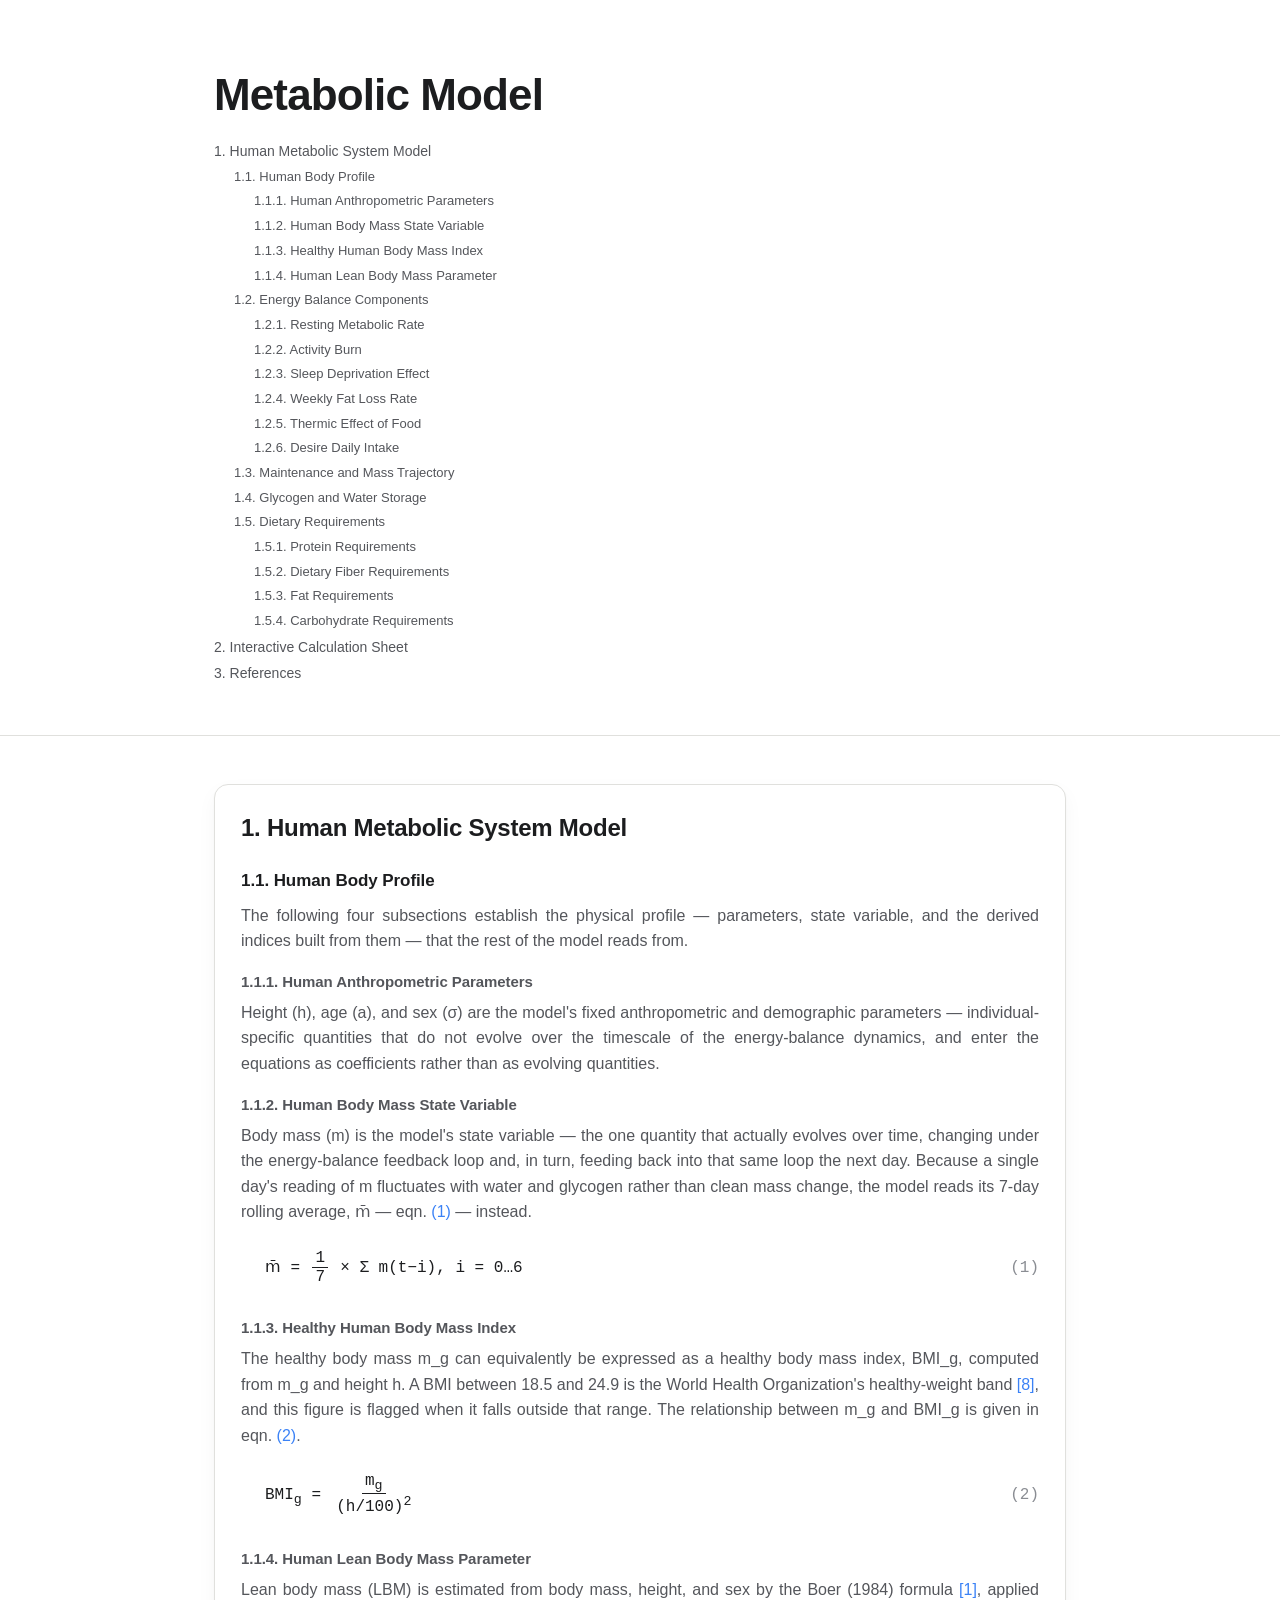
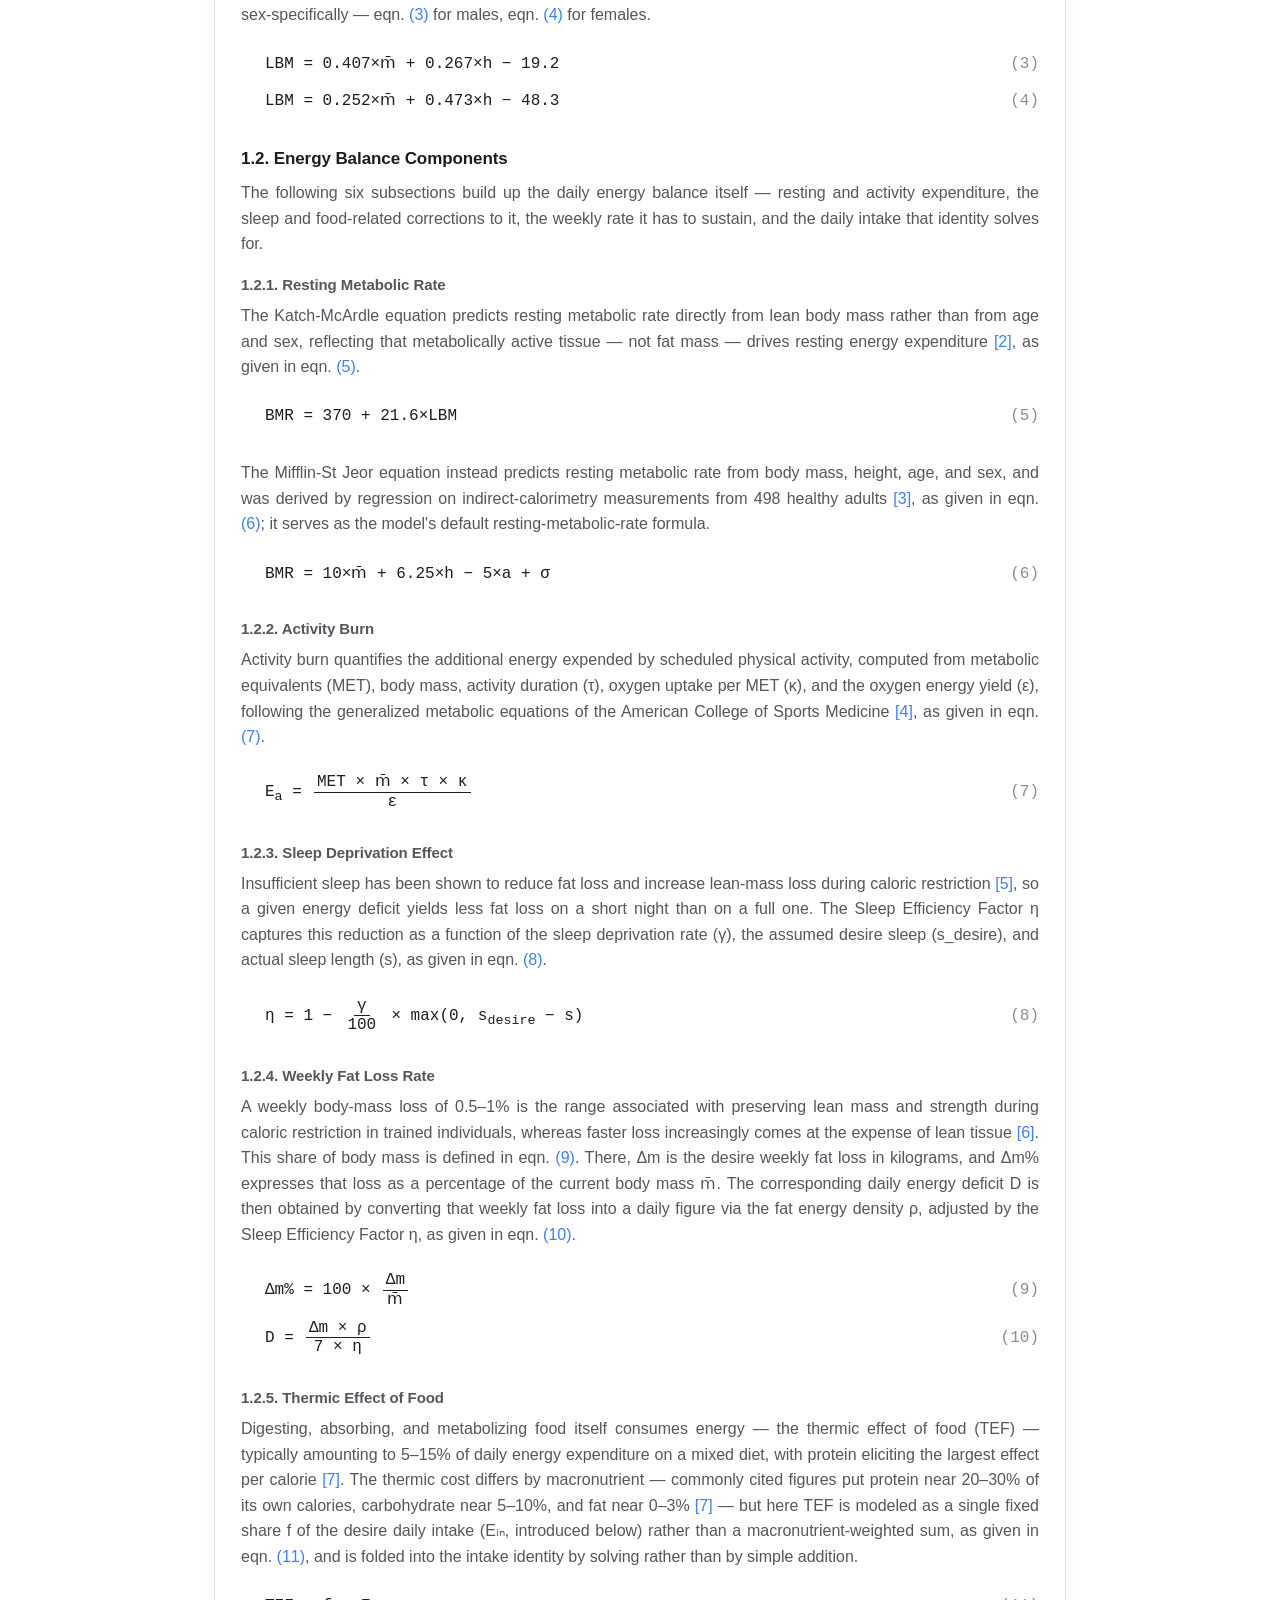
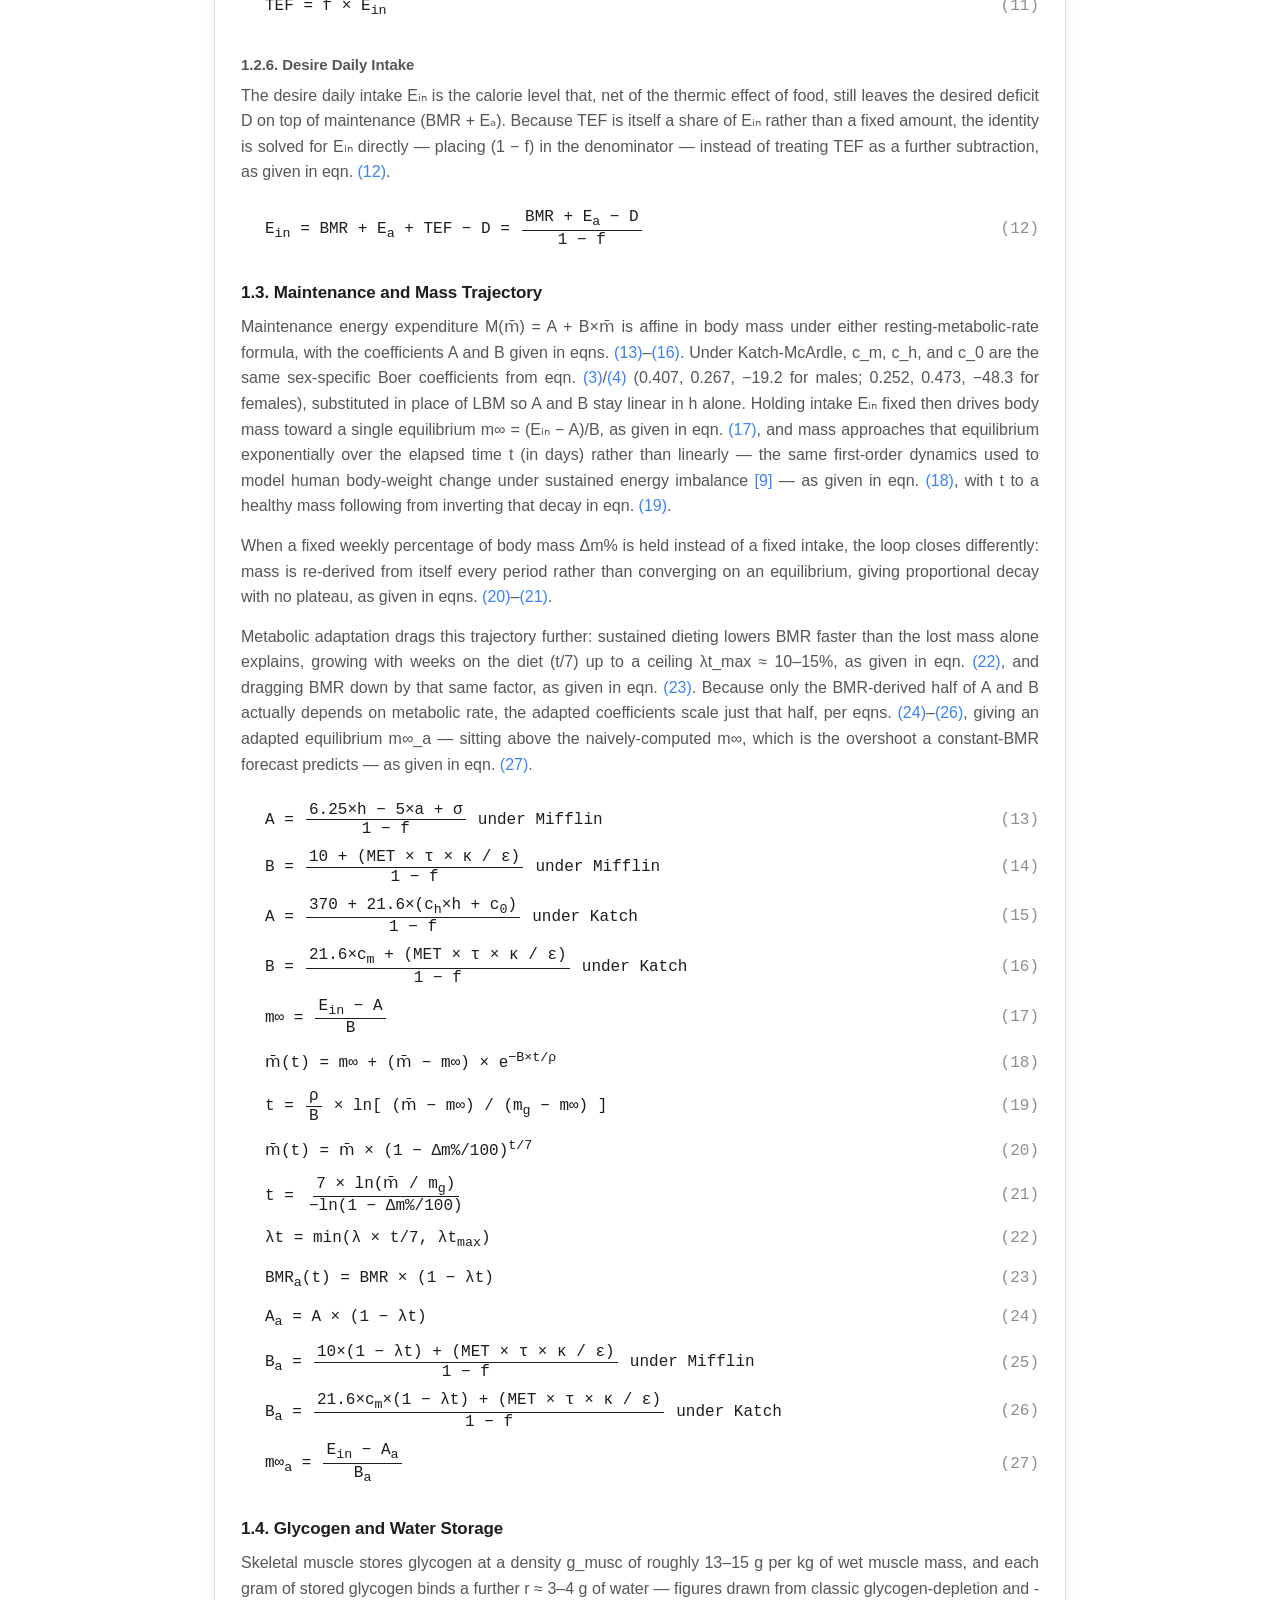
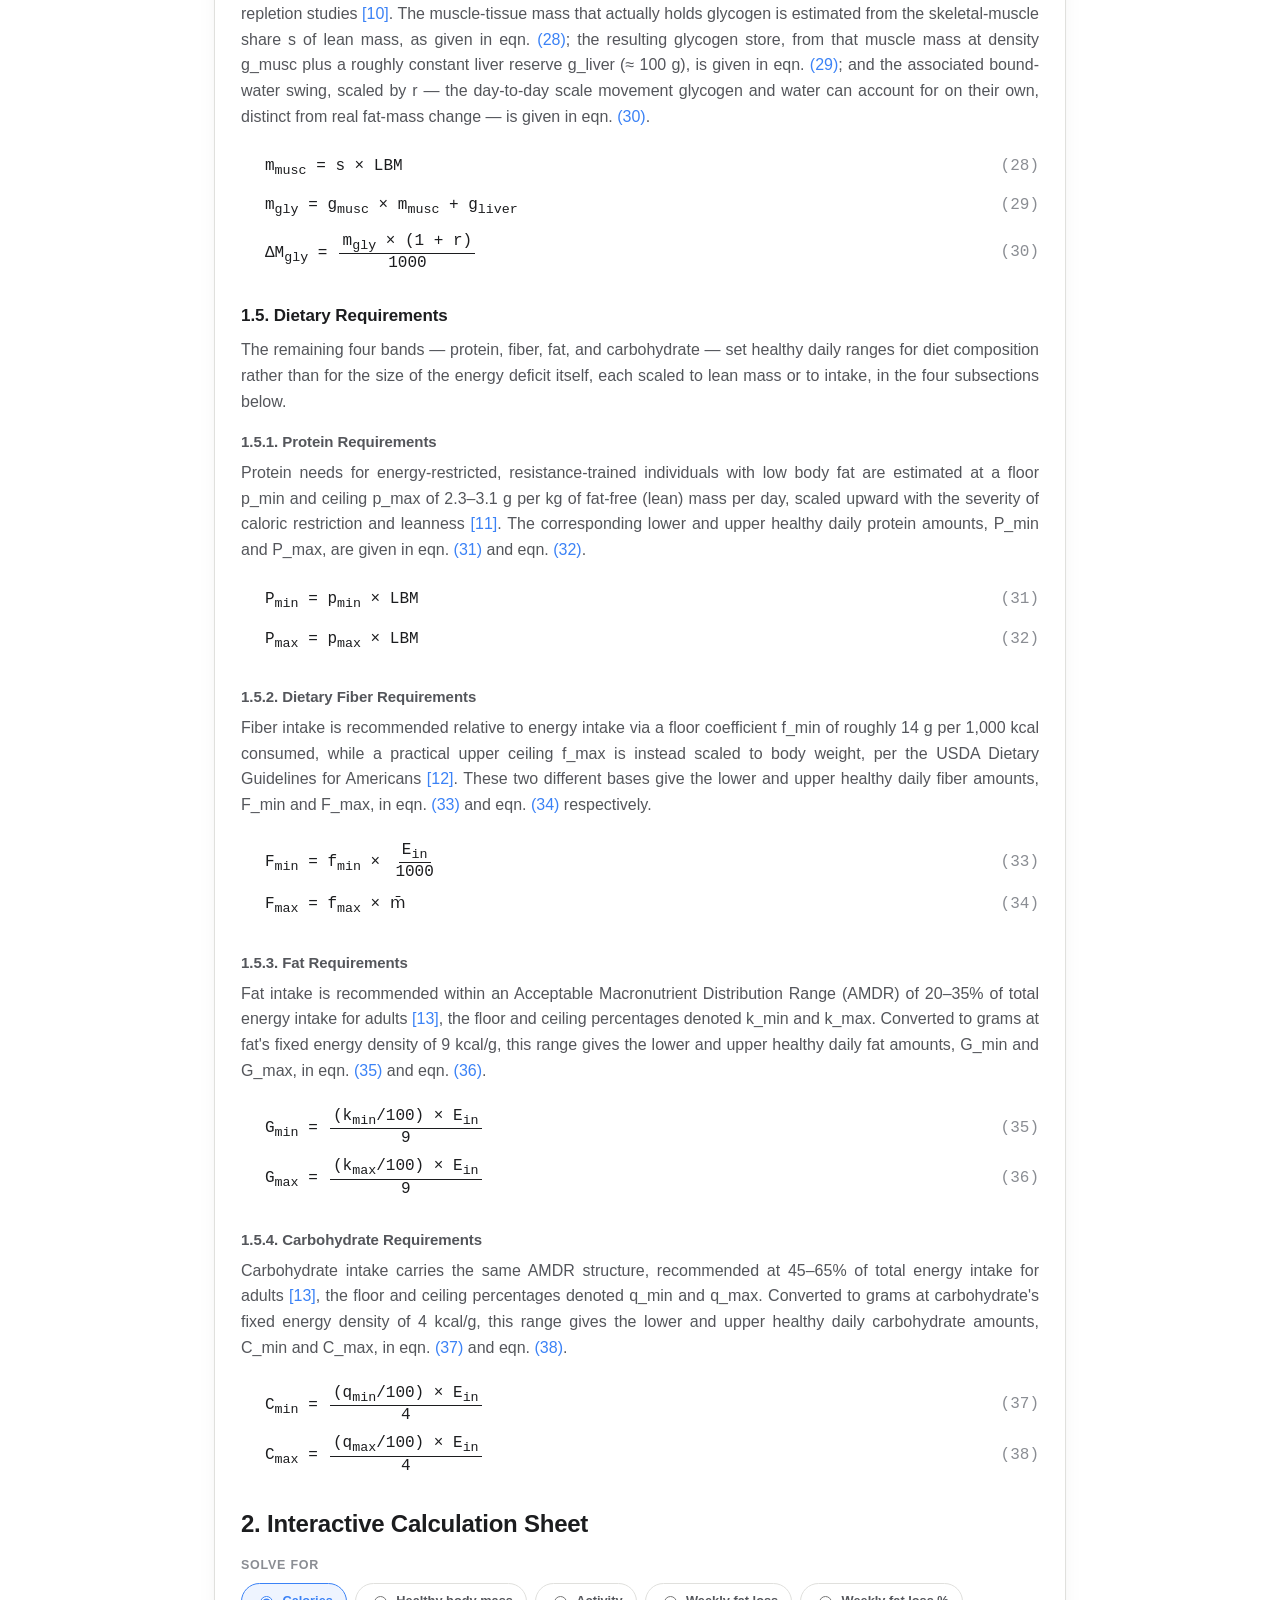
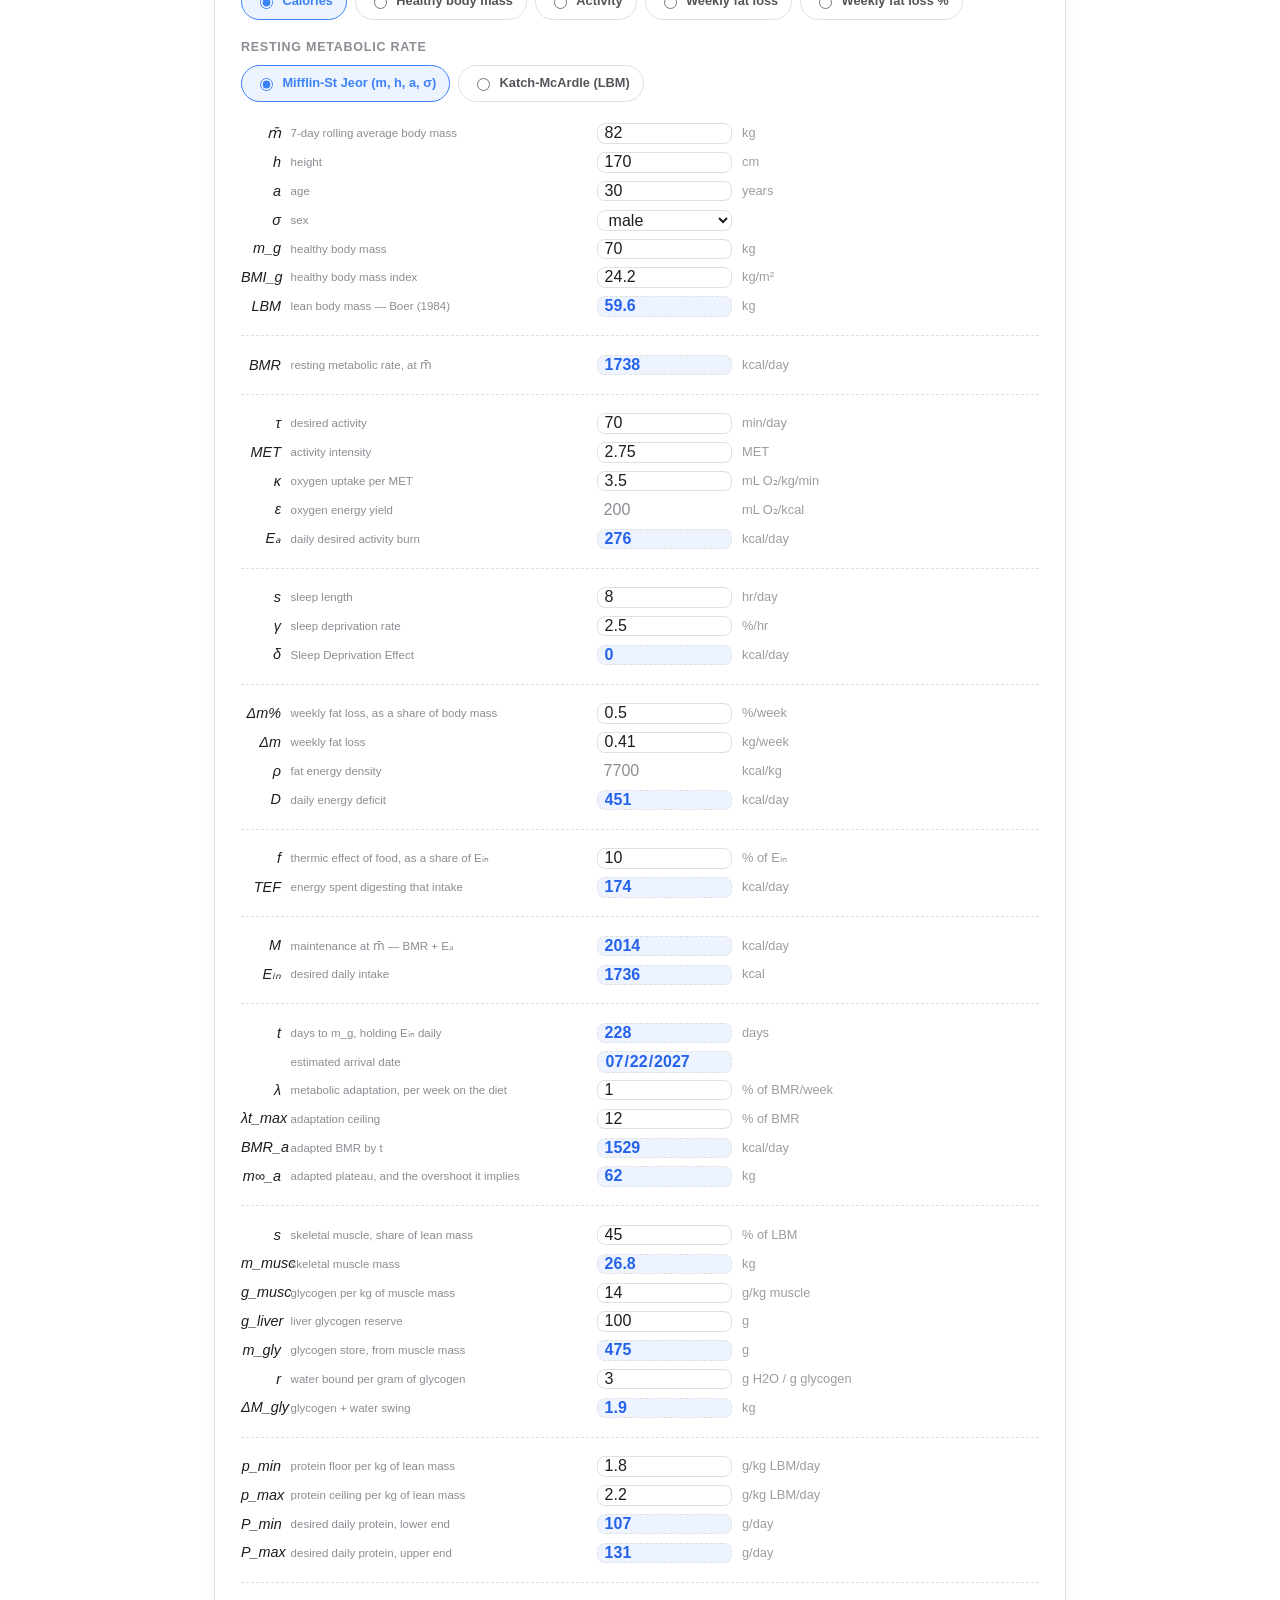
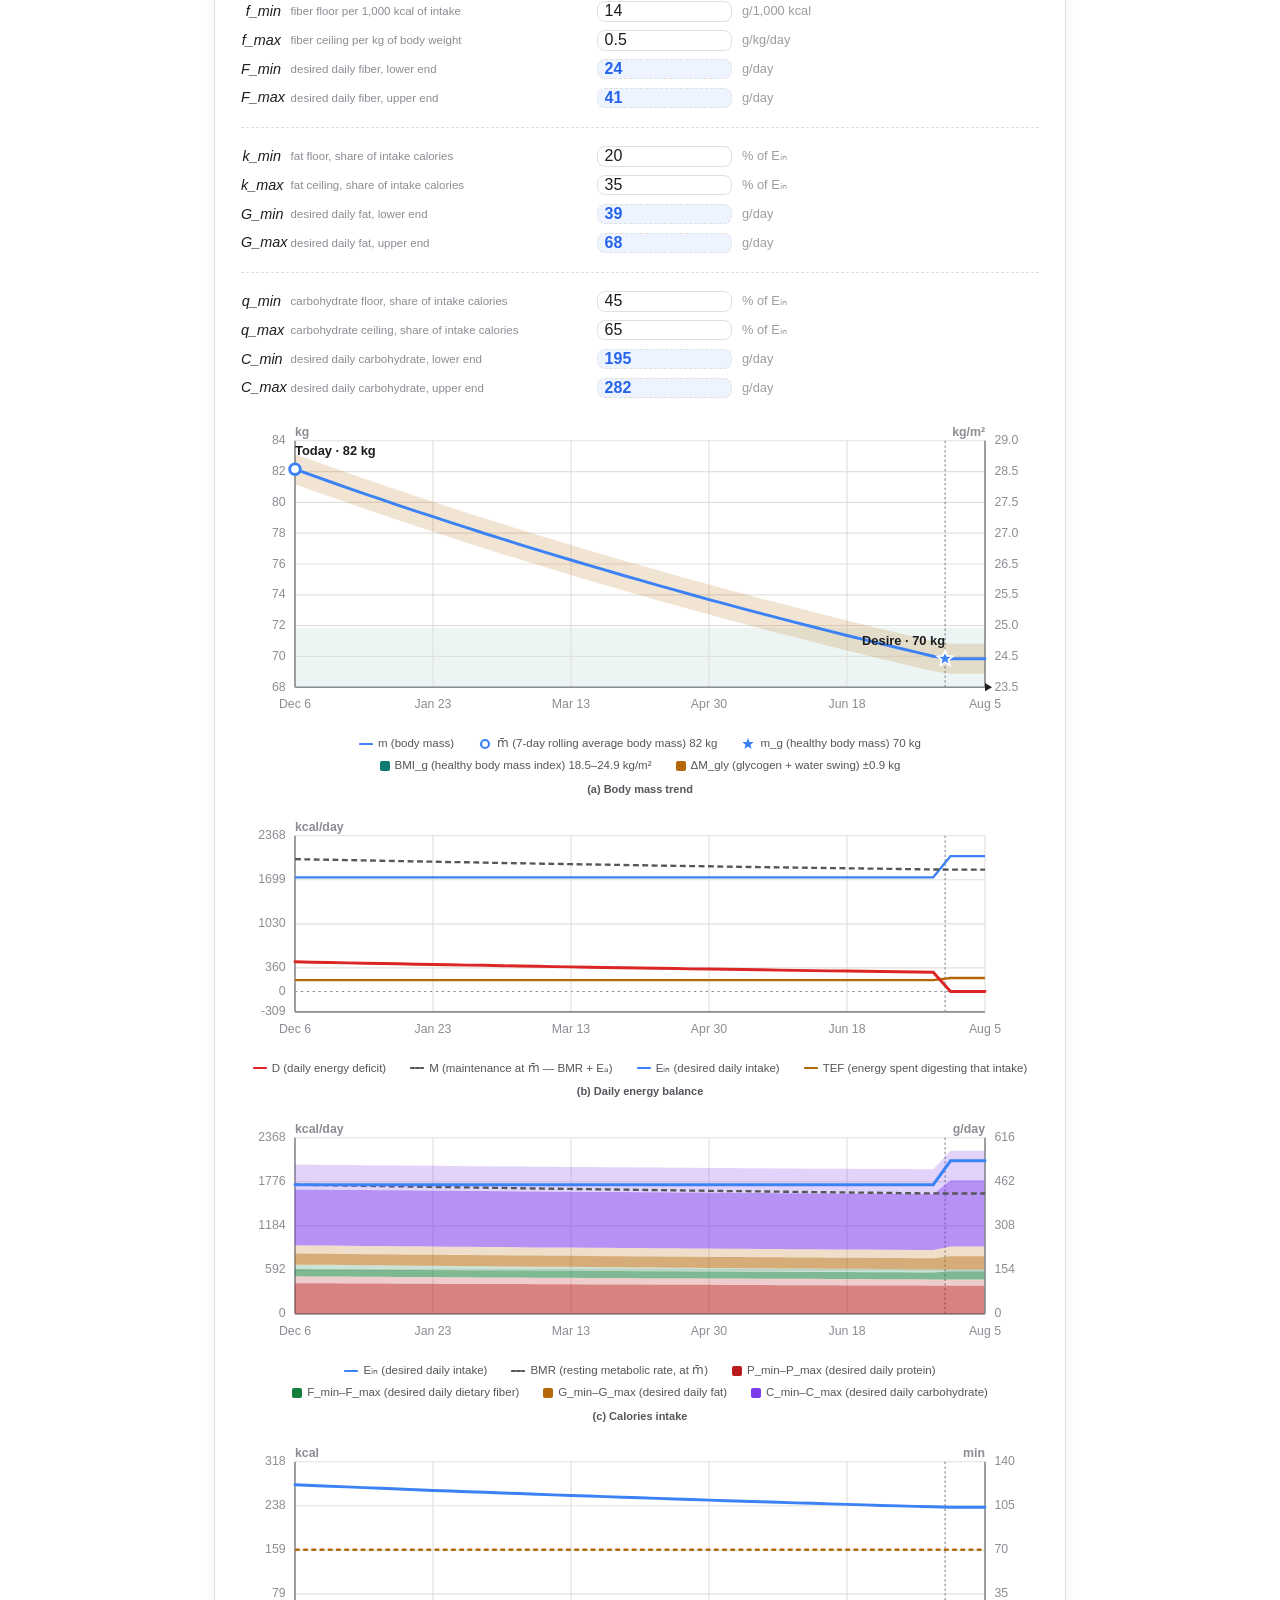
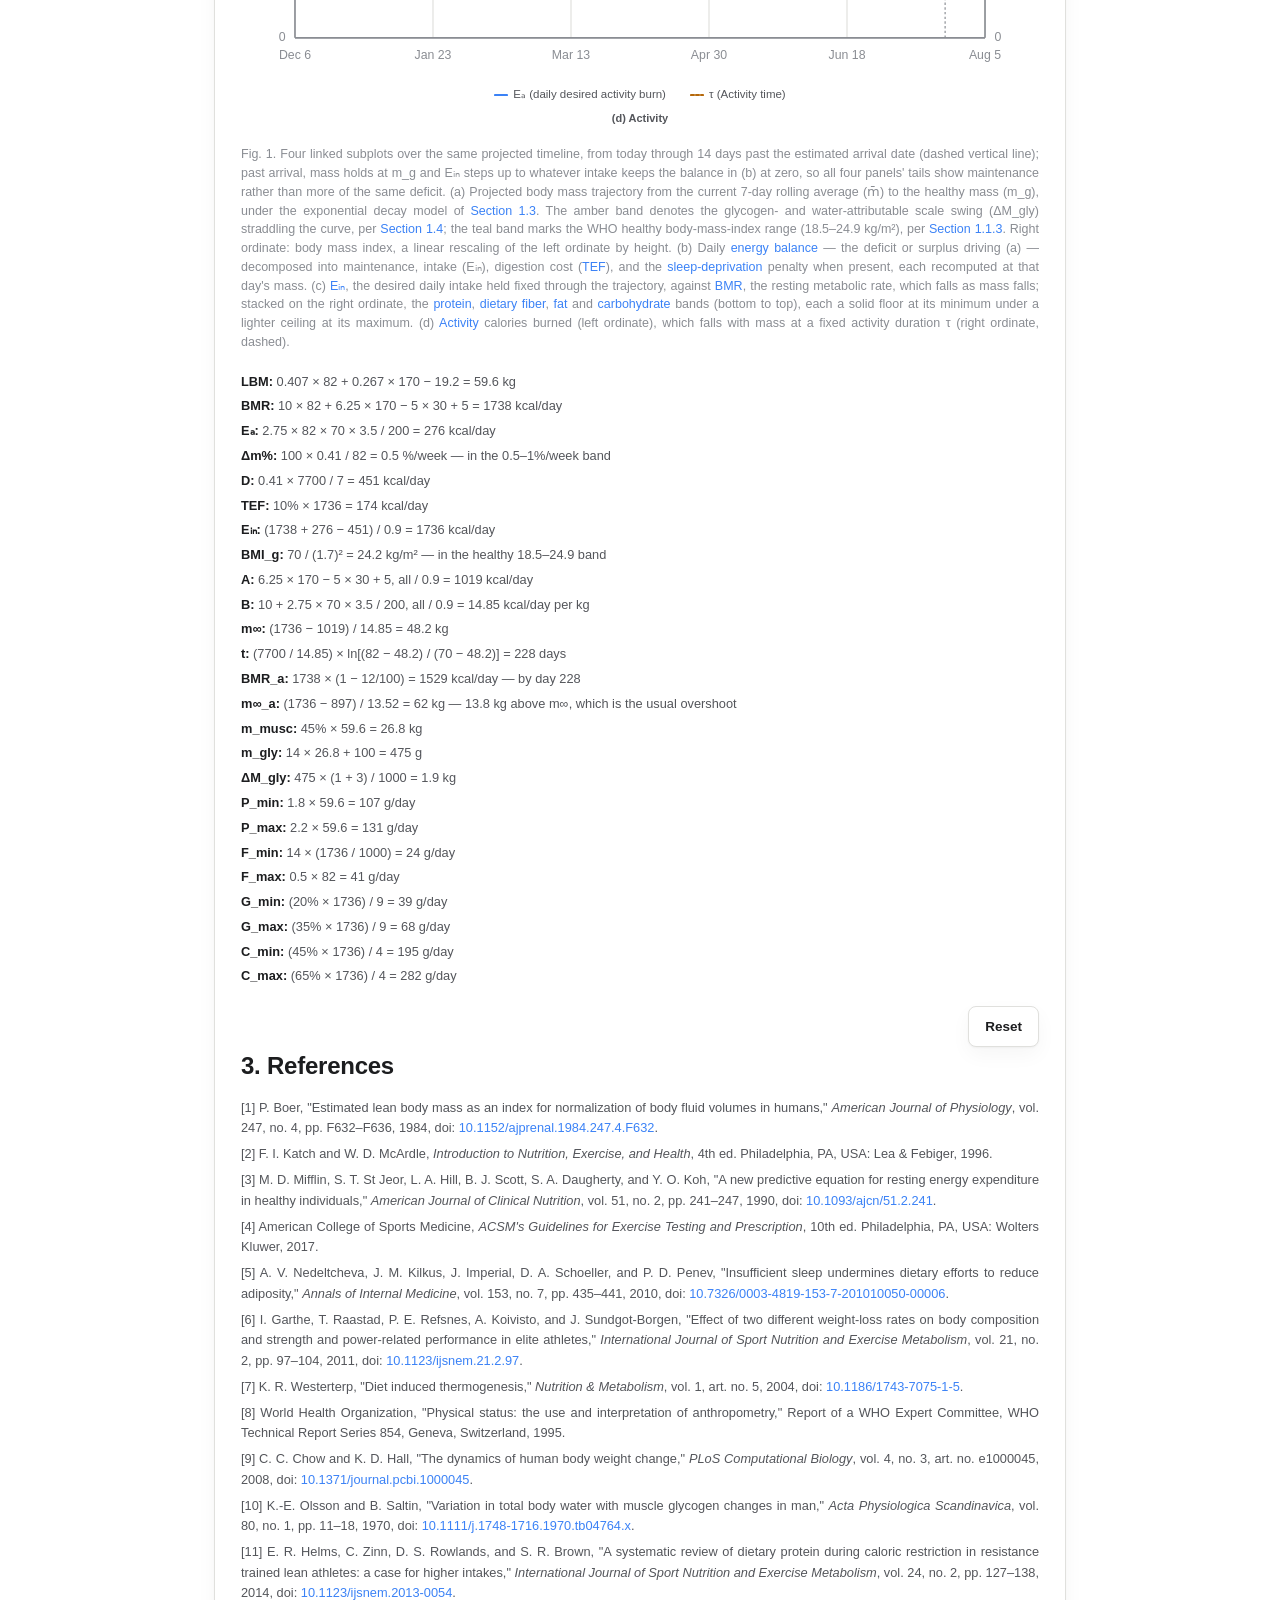
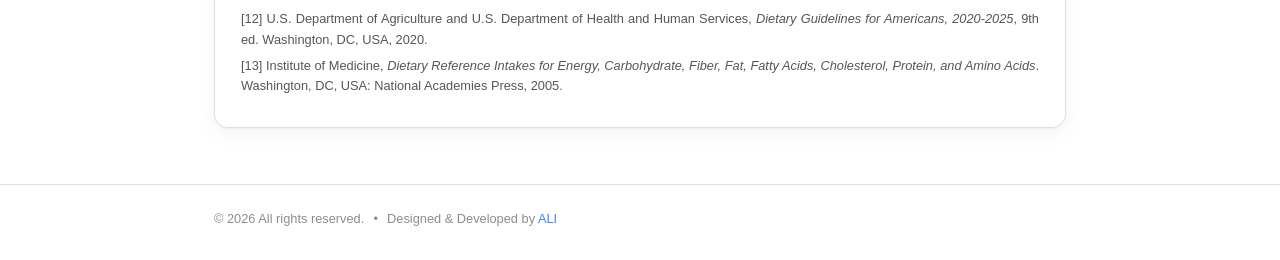
==== commit db264090: "Split the sheet into README+loader, and add three linked subplots to Fig. 1 index.html is now a thin" ====
--- a/index.html
+++ b/index.html
@@ -21,460 +21,7 @@
 
   <section id="sheet-section">
     <div class="wrap">
-    <div class="sheet">
-        <h2 id="sec-1">Human Metabolic System Model</h2>
-
-        <h3 id="sec-1-1">Human Body Profile</h3>
-        <p>The following four subsections establish the physical profile — parameters, state variable, and the derived indices built from them — that the rest of the model reads from.</p>
-
-        <h4 id="sec-1-1-1">Human Anthropometric Parameters</h4>
-        <p>Height (h), age (a), and sex (σ) are the model's fixed anthropometric and demographic parameters — individual-specific quantities that do not evolve over the timescale of the energy-balance dynamics, and enter the equations as coefficients rather than as evolving quantities.</p>
-
-        <h4 id="sec-1-1-2">Human Body Mass State Variable</h4>
-        <p>Body mass (m) is the model's state variable — the one quantity that actually evolves over time, changing under the energy-balance feedback loop and, in turn, feeding back into that same loop the next day. Because a single day's reading of m fluctuates with water and glycogen rather than clean mass change, the model reads its 7-day rolling average, m̄ — <a href="#eqn-1">eqn. (1)</a> — instead.</p>
-
-        <div id="eqn-1-slot" class="formula-expression"></div>
-
-        <h4 id="sec-1-1-4">Human Lean Body Mass Parameter</h4>
-        <p>Lean body mass (LBM) is estimated from body mass, height, and sex by the Boer (1984) formula <a href="#ref-1">[1]</a>, applied sex-specifically — <a href="#eqn-2">eqn. (2)</a> for males, <a href="#eqn-3">eqn. (3)</a> for females.</p>
-
-        <div id="formula-expression" class="formula-expression"></div>
-
-        <h2 id="sec-2">Interactive Calculation Sheet</h2>
-
-        <fieldset class="formula-solve-for">
-            <legend>Solve for</legend>
-            <label><input type="radio" name="formula-solve-for" value="EIN" checked> Calories</label>
-            <label><input type="radio" name="formula-solve-for" value="TARGET_MASS"> Healthy body mass</label>
-            <label><input type="radio" name="formula-solve-for" value="TAU"> Activity</label>
-            <label><input type="radio" name="formula-solve-for" value="DELTA_M"> Weekly fat loss</label>
-            <label title="Hold the weekly fat loss at a percentage of your body mass. The kilograms per week, the calorie target and the arrival date are all computed from it — and the date follows the proportional journey, where the kilograms shrink as you do.">
-                <input type="radio" name="formula-solve-for" value="FIXED_PCT"> Weekly fat loss %
-            </label>
-        </fieldset>
-
-        <fieldset class="formula-solve-for formula-bmr-formula">
-            <legend>Resting metabolic rate</legend>
-            <label title="Mifflin-St Jeor (1990): BMR from body mass, height, age and sex. The original equation, and the one that needs no lean-mass estimate.">
-                <input type="radio" name="formula-bmr-formula" value="mifflin" checked>
-                Mifflin-St Jeor (m, h, a, σ)
-            </label>
-            <label title="Katch-McArdle (1996): BMR = 370 + 21.6 × LBM. Fat mass is nearly inert metabolically, so this predicts from lean mass alone — more accurate the better your LBM figure is, and here LBM is the Boer estimate below. Age drops out entirely; sex enters only through LBM.">
-                <input type="radio" name="formula-bmr-formula" value="katch">
-                Katch-McArdle (LBM)
-            </label>
-        </fieldset>
-
-        <div class="formula-inputs">
-            <label class="formula-row" title="The mean of every weigh-in in the 7 days ending at your latest one — m̄(t) = (1/7) × Σ m(t−i). Water and glycogen move the scale by more than a week of fat loss does, and the decay model assumes clean mass, so every formula here reads this rather than a single day's reading.">
-                <span class="formula-sym">m̄</span>
-                <span class="formula-name">7-day rolling average body mass</span>
-                <input type="text" id="formula-body-mass-smooth" inputmode="decimal">
-                <span class="formula-unit">kg</span>
-            </label>
-            <label class="formula-row">
-                <span class="formula-sym">h</span>
-                <span class="formula-name">height</span>
-                <input type="text" id="formula-height" inputmode="decimal">
-                <span class="formula-unit">cm</span>
-            </label>
-            <label class="formula-row">
-                <span class="formula-sym">a</span>
-                <span class="formula-name">age</span>
-                <input type="text" id="formula-age" inputmode="decimal">
-                <span class="formula-unit">years</span>
-            </label>
-            <label class="formula-row">
-                <span class="formula-sym">σ</span>
-                <span class="formula-name">sex</span>
-                <select id="formula-sex">
-                    <option value="male">male</option>
-                    <option value="female">female</option>
-                </select>
-                <span class="formula-unit"></span>
-            </label>
-            <label class="formula-row">
-                <span class="formula-sym">m_g</span>
-                <span class="formula-name">healthy body mass</span>
-                <input type="text" id="formula-target" inputmode="decimal">
-                <span class="formula-unit">kg</span>
-            </label>
-            <label class="formula-row" title="The BMI your target body mass comes to at your height — BMI = m_g / (h/100)². Type a target mass and this follows it; type a BMI here and the target mass follows instead. The healthy band is 18.5–24.9, and outside it the box goes red. In Solve for → Target body mass both are answers, so neither is typed.">
-                <span class="formula-sym">BMI_g</span>
-                <span class="formula-name">healthy body mass index</span>
-                <input type="text" id="formula-target-bmi" inputmode="decimal">
-                <span class="formula-unit">kg/m²</span>
-            </label>
-            <!-- Moved up from the protein block to sit with the rest of the profile it's
-                 derived from (m̄, h, σ) and directly above BMR: under Katch-McArdle, BMR is
-                 built from this figure rather than the other way around, so it has to be
-                 known before BMR is. -->
-            <label class="formula-row" title="Lean body mass, Boer (1984): for men, 0.407×m̄ + 0.267×h − 19.2; for women, 0.252×m̄ + 0.473×h − 48.3. Not editable: it is derived from m̄, h and σ. Feeds Katch-McArdle BMR above and the protein/glycogen bands below.">
-                <span class="formula-sym">LBM</span>
-                <span class="formula-name">lean body mass — Boer (1984)</span>
-                <input type="text" id="formula-lbm" inputmode="decimal" readonly>
-                <span class="formula-unit">kg</span>
-            </label>
-            <hr class="formula-divider">
-            <label class="formula-row" title="Resting metabolic rate at your smoothed body mass, from whichever equation is selected above — what you burn before any movement. Not editable: it is derived from m̄, h, a and σ.">
-                <span class="formula-sym">BMR</span>
-                <span class="formula-name">resting metabolic rate, at m̄</span>
-                <input type="text" id="formula-bmr" inputmode="decimal" readonly>
-                <span class="formula-unit">kcal/day</span>
-            </label>
-            <!-- Marks the end of the profile block (m̄, h, a, σ, LBM, BMR) before the
-                 activity block starts below. -->
-            <hr class="formula-divider">
-            <label class="formula-row">
-                <span class="formula-sym">τ</span>
-                <span class="formula-name">desired activity</span>
-                <input type="text" id="formula-activity-min" inputmode="decimal">
-                <span class="formula-unit">min/day</span>
-            </label>
-            <label class="formula-row">
-                <span class="formula-sym">MET</span>
-                <span class="formula-name">activity intensity</span>
-                <input type="text" id="formula-met" inputmode="decimal">
-                <span class="formula-unit">MET</span>
-            </label>
-            <label class="formula-row">
-                <span class="formula-sym">κ</span>
-                <span class="formula-name">oxygen uptake per MET</span>
-                <input type="text" id="formula-met-o2" inputmode="decimal">
-                <span class="formula-unit">mL O₂/kg/min</span>
-            </label>
-            <div class="formula-row formula-row-fixed">
-                <span class="formula-sym">ε</span>
-                <span class="formula-name">oxygen energy yield</span>
-                <span class="formula-fixed">200</span>
-                <span class="formula-unit">mL O₂/kcal</span>
-            </div>
-            <label class="formula-row" title="Activity burn at that target: Eₐ = MET × m̄ × τ × κ / ε. Not editable: it is derived from MET, τ and κ above.">
-                <span class="formula-sym">Eₐ</span>
-                <span class="formula-name">daily desired activity burn</span>
-                <input type="text" id="formula-activity-kcal" inputmode="decimal" readonly>
-                <span class="formula-unit">kcal/day</span>
-            </label>
-            <!-- Marks the end of the activity block (MET, τ, κ, Eₐ) before the sleep block
-                 starts below. -->
-            <hr class="formula-divider">
-            <!-- The sleep length the PLAN assumes, not a log of what actually happened.
-                 Defaults to the assumed 8-hour target itself (0 kcal effect) so an untouched
-                 box changes nothing. -->
-            <label class="formula-row" title="How much sleep the plan assumes you're actually getting, compared against an assumed 8-hour sleep target. Short of it and the Sleep Efficiency Factor η below 1 means the same weekly fat-loss rate needs a bigger real deficit — see the Deprivation Effect row right below. Defaults to that 8-hour target itself, which is 0 effect.">
-                <span class="formula-sym">s</span>
-                <span class="formula-name">sleep length</span>
-                <input type="text" id="formula-plan-sleep-hours" inputmode="decimal">
-                <span class="formula-unit">hr/day</span>
-            </label>
-            <label class="formula-row" title="Reduction in fat-loss efficiency per hour of sleep below target — η = 1 − (γ/100) × hours short. The literature's own range is 2-3%/hr; this defaults to the 2.5%/hr midpoint and can be tuned.">
-                <span class="formula-sym">γ</span>
-                <span class="formula-name">sleep deprivation rate</span>
-                <input type="text" id="formula-sleep-deprivation-pct" inputmode="decimal">
-                <span class="formula-unit">%/hr</span>
-            </label>
-            <label class="formula-row" title="η = 1 − (γ/100) × hours short of the 8-hour sleep target. kcal/day this adds to D below because that much of the deficit stops translating into fat loss on a short night. Zero at or above the sleep target. Not editable: it is derived from s and γ above.">
-                <span class="formula-sym">δ</span>
-                <span class="formula-name">Sleep Deprivation Effect</span>
-                <input type="text" id="formula-deprivation-effect" inputmode="decimal" readonly>
-                <span class="formula-unit">kcal/day</span>
-            </label>
-            <!-- Marks the end of the sleep block (s, γ, δ) before the rate block starts
-                 below. -->
-            <hr class="formula-divider">
-            <label class="formula-row" title="A weekly loss of 0.5–1% of body mass is the usual sustainable range, and 1% the ceiling — above it, more of what comes off is lean mass. Type a percentage and Δm below follows it; type kilograms there and this follows instead.">
-                <span class="formula-sym">Δm%</span>
-                <span class="formula-name">weekly fat loss, as a share of body mass</span>
-                <input type="text" id="formula-weekly-loss-pct" inputmode="decimal">
-                <span class="formula-unit">%/week</span>
-            </label>
-            <label class="formula-row">
-                <span class="formula-sym">Δm</span>
-                <span class="formula-name">weekly fat loss</span>
-                <input type="text" id="formula-weekly-loss" inputmode="decimal">
-                <span class="formula-unit">kg/week</span>
-            </label>
-            <div class="formula-row formula-row-fixed">
-                <span class="formula-sym">ρ</span>
-                <span class="formula-name">fat energy density</span>
-                <span class="formula-fixed">7700</span>
-                <span class="formula-unit">kcal/kg</span>
-            </div>
-            <label class="formula-row" title="The daily energy shortfall your weekly fat-loss target implies: D = Δm × ρ / 7. This is what comes off maintenance to give the target intake — not calories burned by activity, which is Eₐ.">
-                <span class="formula-sym">D</span>
-                <span class="formula-name">daily energy deficit</span>
-                <input type="text" id="formula-deficit" inputmode="decimal" readonly>
-                <span class="formula-unit">kcal/day</span>
-            </label>
-            <!-- Marks the end of the rate block (Δm%, Δm, ρ, D) before the calorie-solve
-                 block (f, TEF, M, Eᵢₙ) starts below. -->
-            <hr class="formula-divider">
-            <label class="formula-row" title="The thermic effect of food: the share of what you eat that is spent digesting it — about 10% on a mixed diet, higher on protein. It is part of expenditure, so counting it RAISES the intake that produces the same deficit. Left at 0 by default; type 10 to include it.">
-                <span class="formula-sym">f</span>
-                <span class="formula-name">thermic effect of food, as a share of Eᵢₙ</span>
-                <input type="text" id="formula-tef-pct" inputmode="decimal">
-                <span class="formula-unit">% of Eᵢₙ</span>
-            </label>
-            <label class="formula-row" title="What that share comes to in calories: TEF = f × Eᵢₙ. Zero while f is zero.">
-                <span class="formula-sym">TEF</span>
-                <span class="formula-name">energy spent digesting that intake</span>
-                <input type="text" id="formula-tef" inputmode="decimal" readonly>
-                <span class="formula-unit">kcal/day</span>
-            </label>
-            <!-- Marks the end of the TEF pair (f, TEF) before M and Eᵢₙ start below. -->
-            <hr class="formula-divider">
-            <label class="formula-row" title="Maintenance: BMR + the activity burn Eₐ that hitting τ minutes at MET produces. The intake that would hold your body mass still — the deficit D is measured down from this, and Eᵢₙ is what's left.">
-                <span class="formula-sym">M</span>
-                <span class="formula-name">maintenance at m̄ — BMR + Eₐ</span>
-                <input type="text" id="formula-maintenance" inputmode="decimal" readonly>
-                <span class="formula-unit">kcal/day</span>
-            </label>
-            <label class="formula-row">
-                <span class="formula-sym">Eᵢₙ</span>
-                <span class="formula-name">desired daily intake</span>
-                <input type="text" id="formula-ein" inputmode="decimal">
-                <span class="formula-unit">kcal</span>
-            </label>
-            <!-- Marks the end of the calorie-solve block, Eᵢₙ, before the journey block
-                 (t, dates) starts below. -->
-            <hr class="formula-divider" title="TEF is already built into Eᵢₙ above — the identity is solved with f in the denominator, not summed — so it is not a further deficit to subtract on top of it.">
-            <label class="formula-row">
-                <span class="formula-sym">t</span>
-                <span class="formula-name">days to m_g, holding Eᵢₙ daily</span>
-                <input type="text" id="formula-days" inputmode="decimal">
-                <span class="formula-unit">days</span>
-            </label>
-            <label class="formula-row">
-                <span class="formula-sym"></span>
-                <span class="formula-name">estimated arrival date</span>
-                <input type="date" id="formula-eta">
-                <span class="formula-unit" id="formula-eta-note"></span>
-            </label>
-            <label class="formula-row" title="Metabolic adaptation: on a sustained deficit, BMR falls faster than the lost mass alone explains — less leptin and T3, quieter sympathetic tone, cheaper movement. Roughly 1% of BMR per week on the diet, levelling off near 10–15%. Refeeds and diet breaks push it back toward 0, which is what setting this to 0 models.">
-                <span class="formula-sym">λ</span>
-                <span class="formula-name">metabolic adaptation, per week on the diet</span>
-                <input type="text" id="formula-adapt-per-week" inputmode="decimal">
-                <span class="formula-unit">% of BMR/week</span>
-            </label>
-            <label class="formula-row" title="Where λt stops growing. The literature puts the floor around 10–15% below the predicted BMR, reached by week 10–12 — past that, further loss comes from mass rather than deepening adaptation.">
-                <span class="formula-sym">λt_max</span>
-                <span class="formula-name">adaptation ceiling</span>
-                <input type="text" id="formula-adapt-cap" inputmode="decimal">
-                <span class="formula-unit">% of BMR</span>
-            </label>
-            <label class="formula-row" title="BMR_adapt(t) = BMR × (1 − λt), at the day count t above.">
-                <span class="formula-sym">BMR_a</span>
-                <span class="formula-name">adapted BMR by t</span>
-                <input type="text" id="formula-bmr-adapt" inputmode="decimal" readonly>
-                <span class="formula-unit">kcal/day</span>
-            </label>
-            <label class="formula-row" title="The plateau once BMR has adapted: the same m∞ = (Eᵢₙ − A)/B with the BMR half of A and B scaled by (1 − λt). It sits ABOVE the m∞ printed in the trace, and that gap is why a constant-BMR forecast tends to overshoot in practice.">
-                <span class="formula-sym">m∞_a</span>
-                <span class="formula-name">adapted plateau, and the overshoot it implies</span>
-                <input type="text" id="formula-plateau-adapt" inputmode="decimal" readonly>
-                <span class="formula-unit">kg</span>
-            </label>
-            <!-- Marks the end of the journey block (t, arrival date, adaptation) before the
-                 glycogen block starts below. -->
-            <hr class="formula-divider">
-            <label class="formula-row" title="Skeletal muscle, as a direct share of LBM — not of m̄, since it's a fat-free-mass ratio and m̄ still carries the fat. Skeletal muscle runs roughly 40-50% of lean body mass; the rest of LBM is water, organs, skin and bone, none of which store meaningful glycogen. Higher toward 50% for a more muscular frame, lower toward 40% otherwise.">
-                <span class="formula-sym">s</span>
-                <span class="formula-name">skeletal muscle, share of lean mass</span>
-                <input type="text" id="formula-glycogen-skeletal-frac" inputmode="decimal" value="45">
-                <span class="formula-unit">% of LBM</span>
-            </label>
-            <label class="formula-row" title="LBM × s — the actual skeletal muscle mass the glycogen density below applies to, rather than all of LBM (which also counts water, organs, skin and bone).">
-                <span class="formula-sym">m_musc</span>
-                <span class="formula-name">skeletal muscle mass</span>
-                <input type="text" id="formula-glycogen-muscle" inputmode="decimal" readonly>
-                <span class="formula-unit">kg</span>
-            </label>
-            <label class="formula-row" title="Grams of glycogen per kg of actual muscle tissue — resting muscle glycogen runs roughly 13-15 g/kg wet weight (about 70-85 mmol/kg). This is the muscle-tissue density itself, not diluted across LBM, which is why it's applied to m_musc above rather than to LBM directly.">
-                <span class="formula-sym">g_musc</span>
-                <span class="formula-name">glycogen per kg of muscle mass</span>
-                <input type="text" id="formula-glycogen-per-kg-muscle" inputmode="decimal" value="14">
-                <span class="formula-unit">g/kg muscle</span>
-            </label>
-            <label class="formula-row" title="The liver's own glycogen reserve — roughly constant across adults regardless of muscle mass, commonly cited around 100g.">
-                <span class="formula-sym">g_liver</span>
-                <span class="formula-name">liver glycogen reserve</span>
-                <input type="text" id="formula-glycogen-liver" inputmode="decimal" value="100">
-                <span class="formula-unit">g</span>
-            </label>
-            <label class="formula-row" title="g_musc × m_musc + g_liver. Not editable directly — tune the coefficients above if this doesn't match what you observe.">
-                <span class="formula-sym">m_gly</span>
-                <span class="formula-name">glycogen store, from muscle mass</span>
-                <input type="text" id="formula-glycogen-g" inputmode="decimal" readonly>
-                <span class="formula-unit">g</span>
-            </label>
-            <label class="formula-row" title="Grams of water glycogen holds onto per gram of itself — commonly cited as 3–4. Tune this to whatever ratio makes ΔM_gly below match what you actually see on the scale.">
-                <span class="formula-sym">r</span>
-                <span class="formula-name">water bound per gram of glycogen</span>
-                <input type="text" id="formula-glycogen-water-ratio" inputmode="decimal" value="3">
-                <span class="formula-unit">g H2O / g glycogen</span>
-            </label>
-            <label class="formula-row" title="ΔM_gly = m_gly × (1 + r) — the scale swing glycogen and its bound water can account for on their own. A day-to-day move up to about this size is water and glycogen, not fat; anything consistently larger than it, held over more than a day or two, is the real signal.">
-                <span class="formula-sym">ΔM_gly</span>
-                <span class="formula-name">glycogen + water swing</span>
-                <input type="text" id="formula-glycogen-swing" inputmode="decimal" readonly>
-                <span class="formula-unit">kg</span>
-            </label>
-            <!-- Marks the end of the glycogen block (s…ΔM_gly) before the protein block
-                 starts below. -->
-            <hr class="formula-divider">
-            <label class="formula-row">
-                <span class="formula-sym">p_min</span>
-                <span class="formula-name">protein floor per kg of lean mass</span>
-                <input type="text" id="formula-protein-per-kg-min" inputmode="decimal">
-                <span class="formula-unit">g/kg LBM/day</span>
-            </label>
-            <label class="formula-row">
-                <span class="formula-sym">p_max</span>
-                <span class="formula-name">protein ceiling per kg of lean mass</span>
-                <input type="text" id="formula-protein-per-kg-max" inputmode="decimal">
-                <span class="formula-unit">g/kg LBM/day</span>
-            </label>
-            <label class="formula-row">
-                <span class="formula-sym">P_min</span>
-                <span class="formula-name">desired daily protein, lower end</span>
-                <input type="text" id="formula-protein-min" inputmode="decimal" readonly>
-                <span class="formula-unit">g/day</span>
-            </label>
-            <label class="formula-row">
-                <span class="formula-sym">P_max</span>
-                <span class="formula-name">desired daily protein, upper end</span>
-                <input type="text" id="formula-protein-max" inputmode="decimal" readonly>
-                <span class="formula-unit">g/day</span>
-            </label>
-            <!-- Marks the end of the protein block (P_min, P_max) before the fiber block
-                 starts below. -->
-            <hr class="formula-divider">
-            <!-- The fiber band follows protein: a floor scaled to how much you eat (14 g per
-                 1,000 kcal, the USDA/DGA rule of thumb) and a ceiling scaled to body weight
-                 (0.5 g/kg) — two different bases, unlike protein's single LBM, so both
-                 coefficients are editable and neither rides on a box the other computes. -->
-            <label class="formula-row">
-                <span class="formula-sym">f_min</span>
-                <span class="formula-name">fiber floor per 1,000 kcal of intake</span>
-                <input type="text" id="formula-fiber-per-1000kcal-min" inputmode="decimal">
-                <span class="formula-unit">g/1,000 kcal</span>
-            </label>
-            <label class="formula-row">
-                <span class="formula-sym">f_max</span>
-                <span class="formula-name">fiber ceiling per kg of body weight</span>
-                <input type="text" id="formula-fiber-per-kg-max" inputmode="decimal">
-                <span class="formula-unit">g/kg/day</span>
-            </label>
-            <label class="formula-row">
-                <span class="formula-sym">F_min</span>
-                <span class="formula-name">desired daily fiber, lower end</span>
-                <input type="text" id="formula-fiber-min" inputmode="decimal" readonly>
-                <span class="formula-unit">g/day</span>
-            </label>
-            <label class="formula-row">
-                <span class="formula-sym">F_max</span>
-                <span class="formula-name">desired daily fiber, upper end</span>
-                <input type="text" id="formula-fiber-max" inputmode="decimal" readonly>
-                <span class="formula-unit">g/day</span>
-            </label>
-            <!-- Marks the end of the fiber block (F_min, F_max) before the fat block
-                 starts below. -->
-            <hr class="formula-divider">
-            <!-- The fat band follows fiber, same two-different-bases shape but both ends
-                 scaled off Eᵢₙ instead of one off body weight: 20-35% of total energy from fat
-                 is the Institute of Medicine's Acceptable Macronutrient Distribution Range for
-                 adults (Dietary Reference Intakes for Energy, Carbohydrate, Fiber, Fat, Fatty
-                 Acids, Cholesterol, Protein, and Amino Acids, 2005), also the range the USDA
-                 Dietary Guidelines for Americans carries forward — not a guessed 25%, which
-                 sits inside this band rather than defining it. 9 kcal/g is fat's fixed energy
-                 density (Atwater), not a personal parameter, so only the two percentages are
-                 editable. -->
-            <label class="formula-row">
-                <span class="formula-sym">k_min</span>
-                <span class="formula-name">fat floor, share of intake calories</span>
-                <input type="text" id="formula-fat-pct-min" inputmode="decimal">
-                <span class="formula-unit">% of Eᵢₙ</span>
-            </label>
-            <label class="formula-row">
-                <span class="formula-sym">k_max</span>
-                <span class="formula-name">fat ceiling, share of intake calories</span>
-                <input type="text" id="formula-fat-pct-max" inputmode="decimal">
-                <span class="formula-unit">% of Eᵢₙ</span>
-            </label>
-            <label class="formula-row">
-                <span class="formula-sym">G_min</span>
-                <span class="formula-name">desired daily fat, lower end</span>
-                <input type="text" id="formula-fat-min" inputmode="decimal" readonly>
-                <span class="formula-unit">g/day</span>
-            </label>
-            <label class="formula-row">
-                <span class="formula-sym">G_max</span>
-                <span class="formula-name">desired daily fat, upper end</span>
-                <input type="text" id="formula-fat-max" inputmode="decimal" readonly>
-                <span class="formula-unit">g/day</span>
-            </label>
-            <!-- Marks the end of the fat block (G_min, G_max) before the carb block starts
-                 below. -->
-            <hr class="formula-divider">
-            <!-- The carb band follows fat, same shape again — both ends a share of Eᵢₙ:
-                 45-65% of total energy from carbohydrate is the same IOM AMDR report's range
-                 for carbohydrate, also carried forward by the USDA Dietary Guidelines for
-                 Americans. 4 kcal/g is carbohydrate's fixed energy density (Atwater), not a
-                 personal parameter, so only the two percentages are editable. -->
-            <label class="formula-row">
-                <span class="formula-sym">q_min</span>
-                <span class="formula-name">carbohydrate floor, share of intake calories</span>
-                <input type="text" id="formula-carb-pct-min" inputmode="decimal">
-                <span class="formula-unit">% of Eᵢₙ</span>
-            </label>
-            <label class="formula-row">
-                <span class="formula-sym">q_max</span>
-                <span class="formula-name">carbohydrate ceiling, share of intake calories</span>
-                <input type="text" id="formula-carb-pct-max" inputmode="decimal">
-                <span class="formula-unit">% of Eᵢₙ</span>
-            </label>
-            <label class="formula-row">
-                <span class="formula-sym">C_min</span>
-                <span class="formula-name">desired daily carbohydrate, lower end</span>
-                <input type="text" id="formula-carb-min" inputmode="decimal" readonly>
-                <span class="formula-unit">g/day</span>
-            </label>
-            <label class="formula-row">
-                <span class="formula-sym">C_max</span>
-                <span class="formula-name">desired daily carbohydrate, upper end</span>
-                <input type="text" id="formula-carb-max" inputmode="decimal" readonly>
-                <span class="formula-unit">g/day</span>
-            </label>
-        </div>
-
-        <figure class="mtc-figure">
-            <div id="mass-trajectory-chart" class="mass-trajectory-chart"></div>
-            <figcaption>Fig. 1. Projected body mass trajectory from the current 7-day rolling average (m̄) to the healthy mass (m_g), under the exponential decay model of <a href="#sec-1-11">Section 1.3</a>. The amber band denotes the glycogen- and water-attributable scale swing (ΔM_gly) straddling the curve, per <a href="#sec-1-12">Section 1.4</a>; the teal band marks the WHO healthy body-mass-index range (18.5–24.9 kg/m²), per <a href="#sec-1-1-3">Section 1.1.3</a>. Right ordinate: body mass index, a linear rescaling of the left ordinate by height.</figcaption>
-        </figure>
-
-        <div id="formula-substituted" class="formula-substituted"></div>
-
-        <p class="hint" id="formula-profile-note"></p>
-
-        <div class="sheet-actions">
-            <button type="button" id="formula-reset-btn" class="btn">Reset</button>
-        </div>
-
-        <h2 id="sec-3">References</h2>
-        <p class="ref-item" id="ref-1">[1] P. Boer, "Estimated lean body mass as an index for normalization of body fluid volumes in humans," <i>American Journal of Physiology</i>, vol. 247, no. 4, pp. F632–F636, 1984, doi: <a href="https://doi.org/10.1152/ajprenal.1984.247.4.F632" target="_blank" rel="noopener">10.1152/ajprenal.1984.247.4.F632</a>.</p>
-        <p class="ref-item" id="ref-2">[2] F. I. Katch and W. D. McArdle, <i>Introduction to Nutrition, Exercise, and Health</i>, 4th ed. Philadelphia, PA, USA: Lea &amp; Febiger, 1996.</p>
-        <p class="ref-item" id="ref-3">[3] M. D. Mifflin, S. T. St Jeor, L. A. Hill, B. J. Scott, S. A. Daugherty, and Y. O. Koh, "A new predictive equation for resting energy expenditure in healthy individuals," <i>American Journal of Clinical Nutrition</i>, vol. 51, no. 2, pp. 241–247, 1990, doi: <a href="https://doi.org/10.1093/ajcn/51.2.241" target="_blank" rel="noopener">10.1093/ajcn/51.2.241</a>.</p>
-        <p class="ref-item" id="ref-4">[4] American College of Sports Medicine, <i>ACSM's Guidelines for Exercise Testing and Prescription</i>, 10th ed. Philadelphia, PA, USA: Wolters Kluwer, 2017.</p>
-        <p class="ref-item" id="ref-5">[5] A. V. Nedeltcheva, J. M. Kilkus, J. Imperial, D. A. Schoeller, and P. D. Penev, "Insufficient sleep undermines dietary efforts to reduce adiposity," <i>Annals of Internal Medicine</i>, vol. 153, no. 7, pp. 435–441, 2010, doi: <a href="https://doi.org/10.7326/0003-4819-153-7-201010050-00006" target="_blank" rel="noopener">10.7326/0003-4819-153-7-201010050-00006</a>.</p>
-        <p class="ref-item" id="ref-6">[6] I. Garthe, T. Raastad, P. E. Refsnes, A. Koivisto, and J. Sundgot-Borgen, "Effect of two different weight-loss rates on body composition and strength and power-related performance in elite athletes," <i>International Journal of Sport Nutrition and Exercise Metabolism</i>, vol. 21, no. 2, pp. 97–104, 2011, doi: <a href="https://doi.org/10.1123/ijsnem.21.2.97" target="_blank" rel="noopener">10.1123/ijsnem.21.2.97</a>.</p>
-        <p class="ref-item" id="ref-7">[7] K. R. Westerterp, "Diet induced thermogenesis," <i>Nutrition &amp; Metabolism</i>, vol. 1, art. no. 5, 2004, doi: <a href="https://doi.org/10.1186/1743-7075-1-5" target="_blank" rel="noopener">10.1186/1743-7075-1-5</a>.</p>
-        <p class="ref-item" id="ref-8">[8] World Health Organization, "Physical status: the use and interpretation of anthropometry," Report of a WHO Expert Committee, WHO Technical Report Series 854, Geneva, Switzerland, 1995.</p>
-        <p class="ref-item" id="ref-9">[9] C. C. Chow and K. D. Hall, "The dynamics of human body weight change," <i>PLoS Computational Biology</i>, vol. 4, no. 3, art. no. e1000045, 2008, doi: <a href="https://doi.org/10.1371/journal.pcbi.1000045" target="_blank" rel="noopener">10.1371/journal.pcbi.1000045</a>.</p>
-        <p class="ref-item" id="ref-10">[10] K.-E. Olsson and B. Saltin, "Variation in total body water with muscle glycogen changes in man," <i>Acta Physiologica Scandinavica</i>, vol. 80, no. 1, pp. 11–18, 1970, doi: <a href="https://doi.org/10.1111/j.1748-1716.1970.tb04764.x" target="_blank" rel="noopener">10.1111/j.1748-1716.1970.tb04764.x</a>.</p>
-        <p class="ref-item" id="ref-11">[11] E. R. Helms, C. Zinn, D. S. Rowlands, and S. R. Brown, "A systematic review of dietary protein during caloric restriction in resistance trained lean athletes: a case for higher intakes," <i>International Journal of Sport Nutrition and Exercise Metabolism</i>, vol. 24, no. 2, pp. 127–138, 2014, doi: <a href="https://doi.org/10.1123/ijsnem.2013-0054" target="_blank" rel="noopener">10.1123/ijsnem.2013-0054</a>.</p>
-        <p class="ref-item" id="ref-12">[12] U.S. Department of Agriculture and U.S. Department of Health and Human Services, <i>Dietary Guidelines for Americans, 2020-2025</i>, 9th ed. Washington, DC, USA, 2020.</p>
-        <p class="ref-item" id="ref-13">[13] Institute of Medicine, <i>Dietary Reference Intakes for Energy, Carbohydrate, Fiber, Fat, Fatty Acids, Cholesterol, Protein, and Amino Acids</i>. Washington, DC, USA: National Academies Press, 2005.</p>
-    </div>
+    <div class="sheet" id="sheet-root"></div>
     </div>
   </section>
 
--- a/assets/style.css
+++ b/assets/style.css
@@ -613,6 +613,27 @@
     border-radius: 4px;
 }
 
+/* \frac{a}{b} in an equation line, stacked like a real fraction bar rather
+   than rendered as "a/b" — see renderEquationMath in script.js. */
+.eqn-frac {
+    display: inline-flex;
+    flex-direction: column;
+    align-items: center;
+    vertical-align: middle;
+    line-height: 1.15;
+    margin: 0 .15em;
+}
+
+.eqn-frac-num,
+.eqn-frac-den {
+    white-space: nowrap;
+    padding: 0 .2em;
+}
+
+.eqn-frac-num {
+    border-bottom: 1px solid currentColor;
+}
+
 .formula-where {
     margin: 0 0 .6rem;
     font-size: .78rem;
@@ -872,9 +893,11 @@
     background: var(--ink);
     color: var(--bg);
     font-size: 12px;
-    padding: 4px 8px;
+    line-height: 1.5;
+    padding: 4px 10px;
     border-radius: 6px;
-    white-space: nowrap;
+    white-space: pre-line;
+    text-align: left;
     pointer-events: none;
 }
 
@@ -925,6 +948,36 @@
     flex: none;
 }
 
+.mtc-subplot-label {
+    margin: 6px 0 18px;
+    font-size: 11px;
+    font-weight: 600;
+    color: var(--ink-soft);
+    text-align: center;
+}
+
+.mtc-subplot {
+    position: relative;
+    margin: 0;
+}
+
+.mtc-subplot:empty,
+.mass-trajectory-chart:empty {
+    display: none;
+}
+
+.mtc-subplot:empty + .mtc-subplot-label,
+.mass-trajectory-chart:empty + .mtc-subplot-label {
+    display: none;
+}
+
+.mtc-subplot > svg {
+    width: 100%;
+    height: auto;
+    display: block;
+    cursor: crosshair;
+}
+
 .formula-substituted p {
     margin: 0 0 .35rem;
     font-size: .8rem;
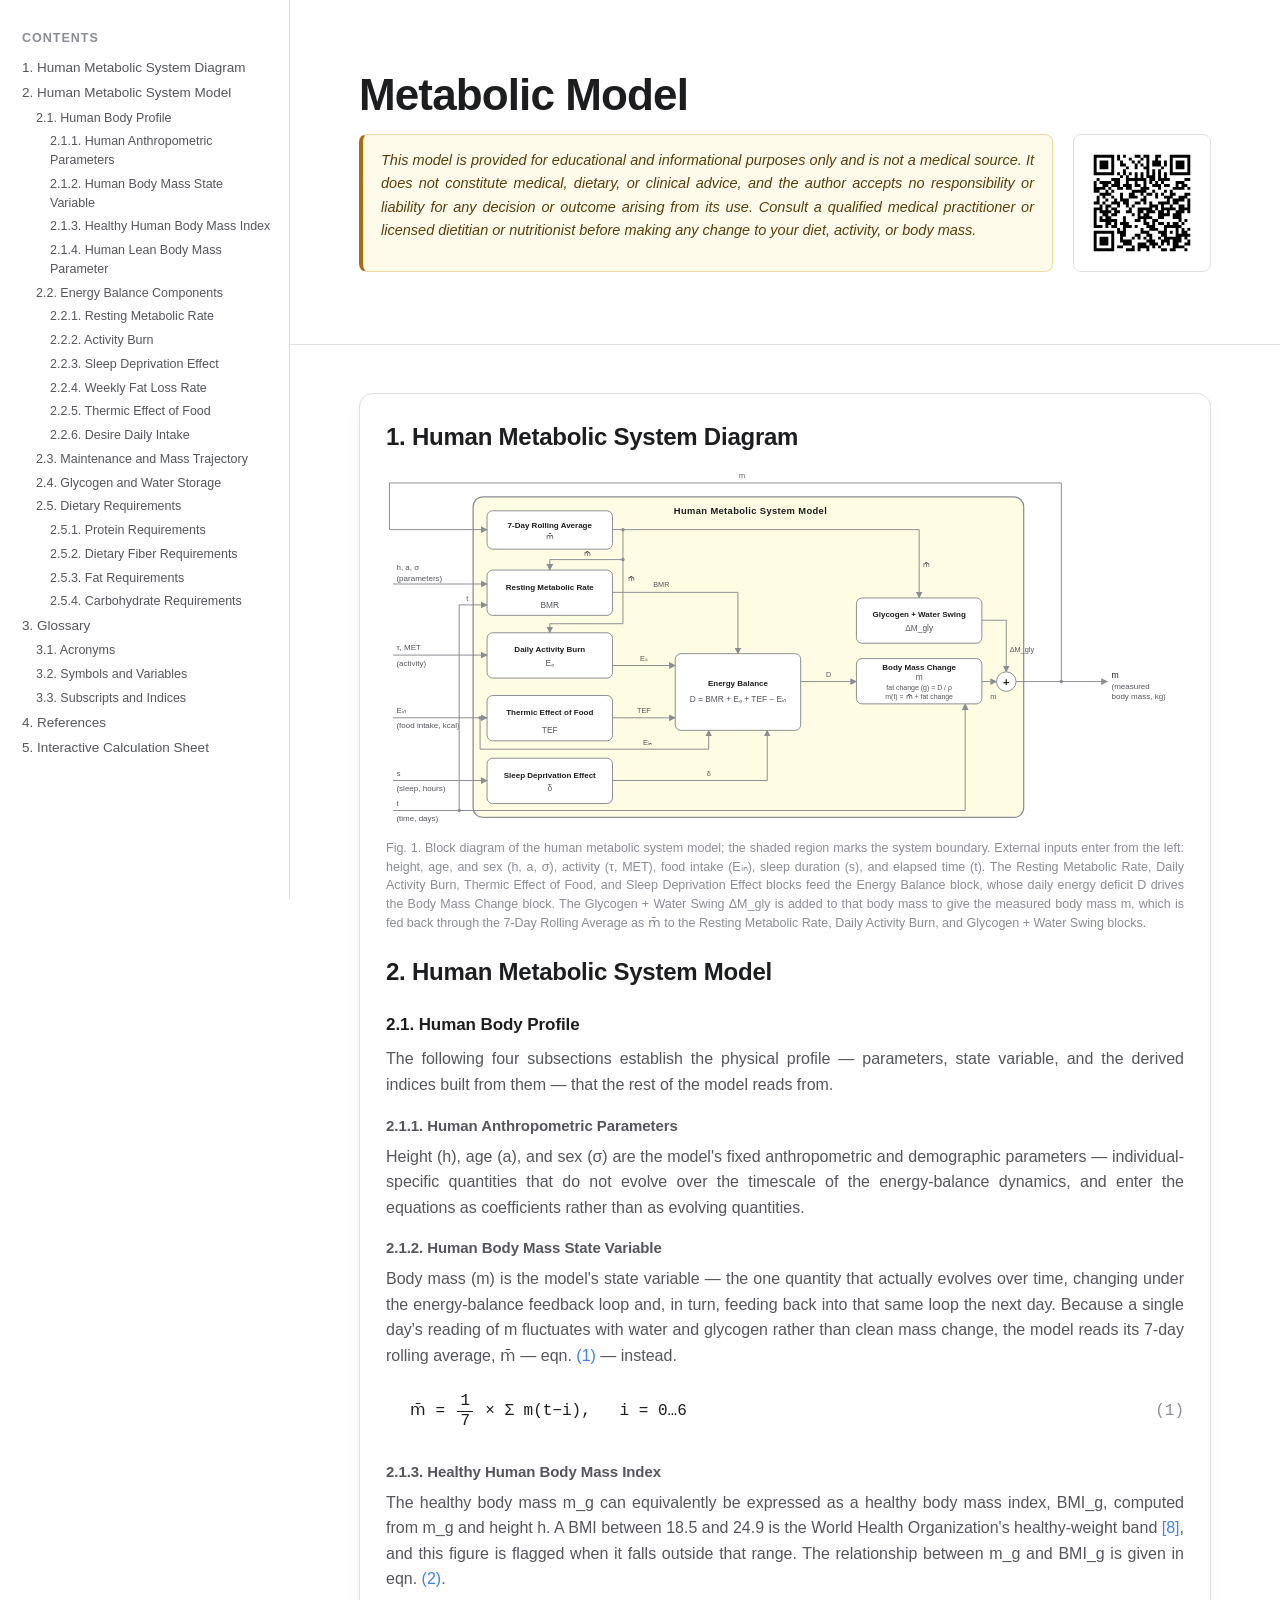
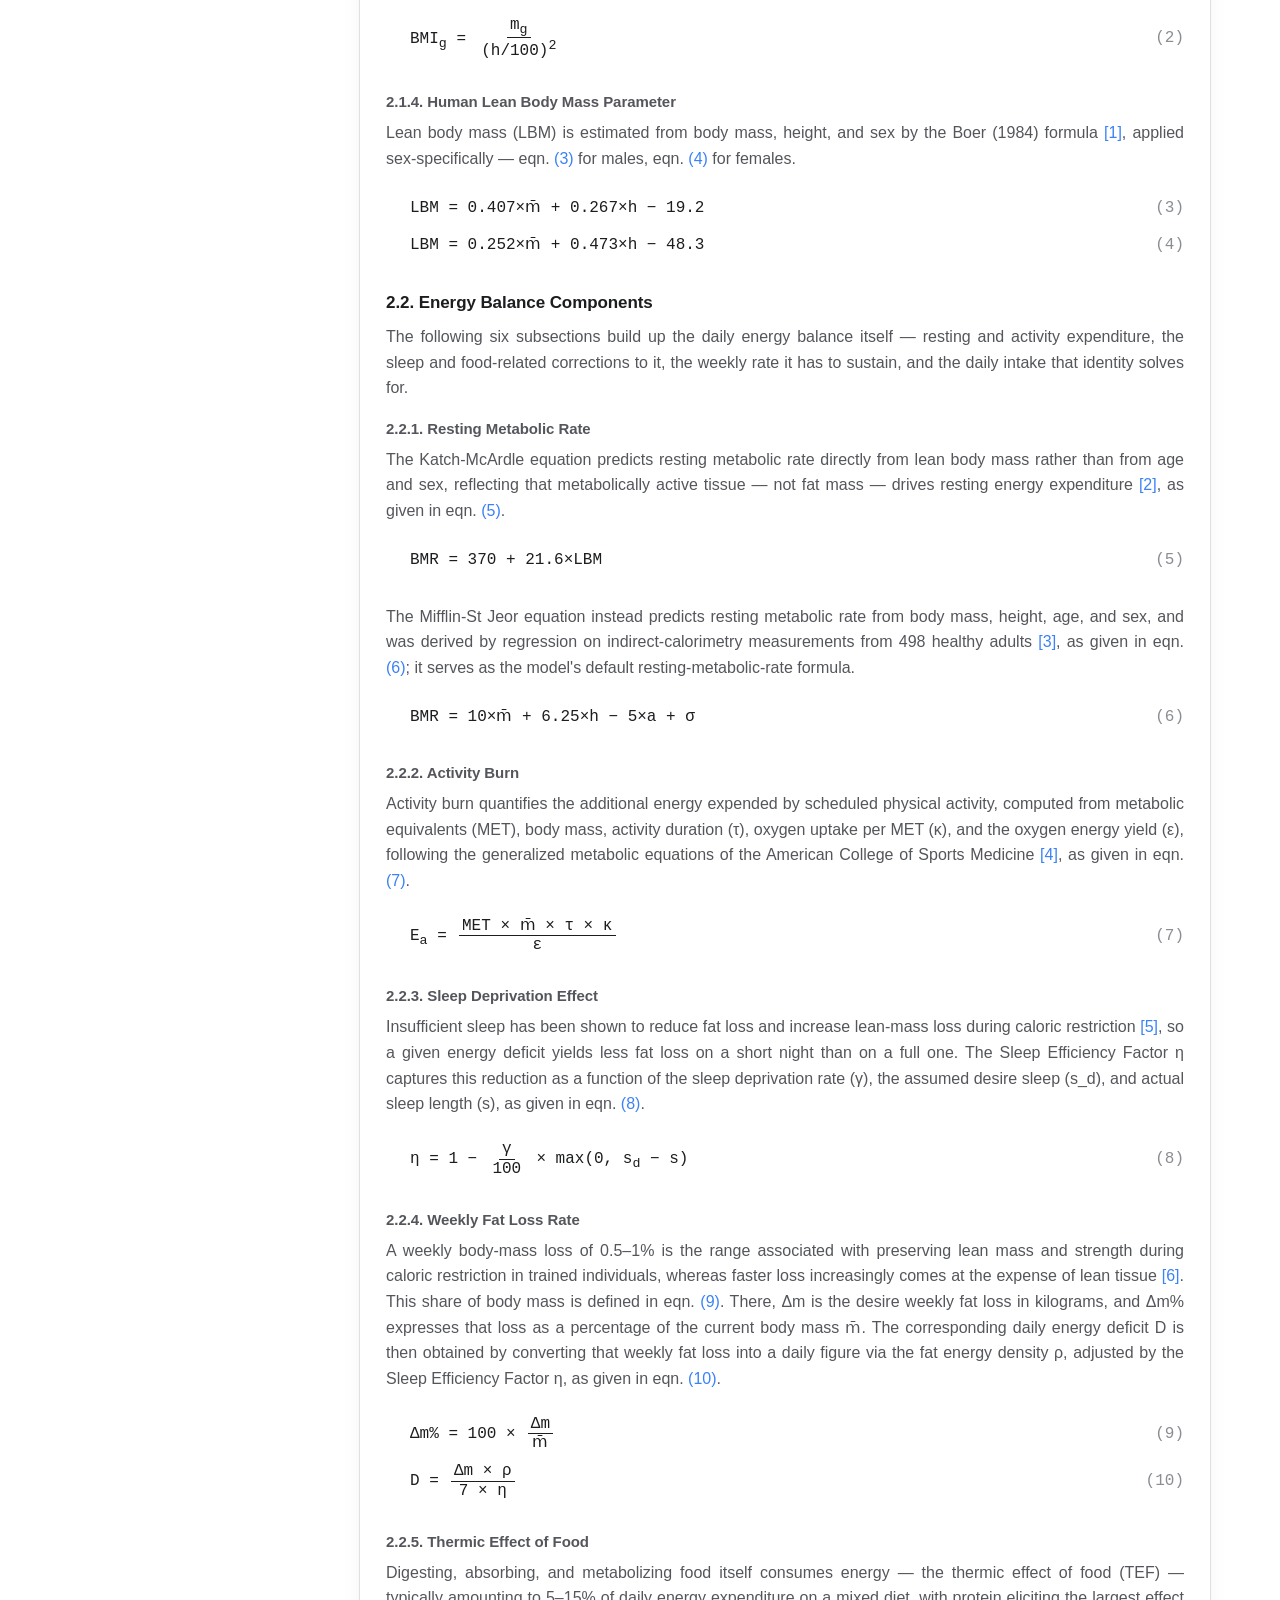
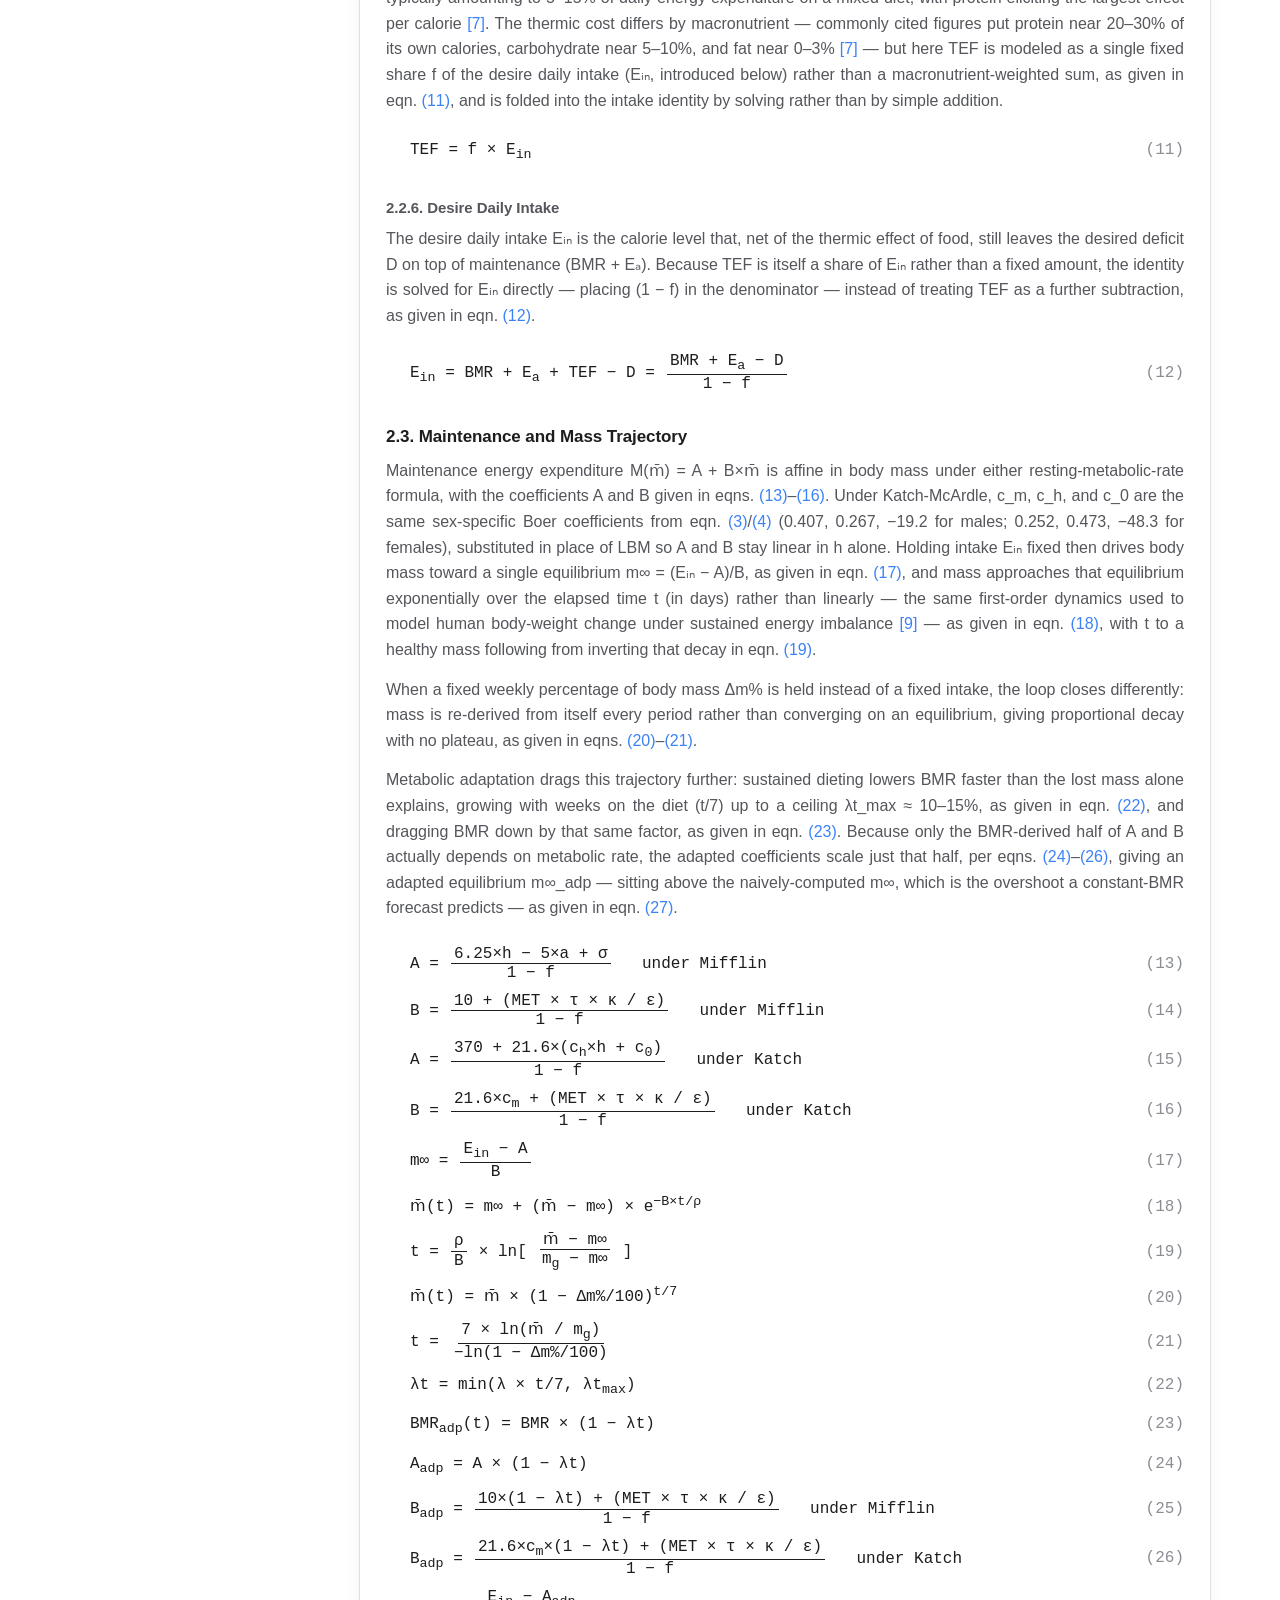
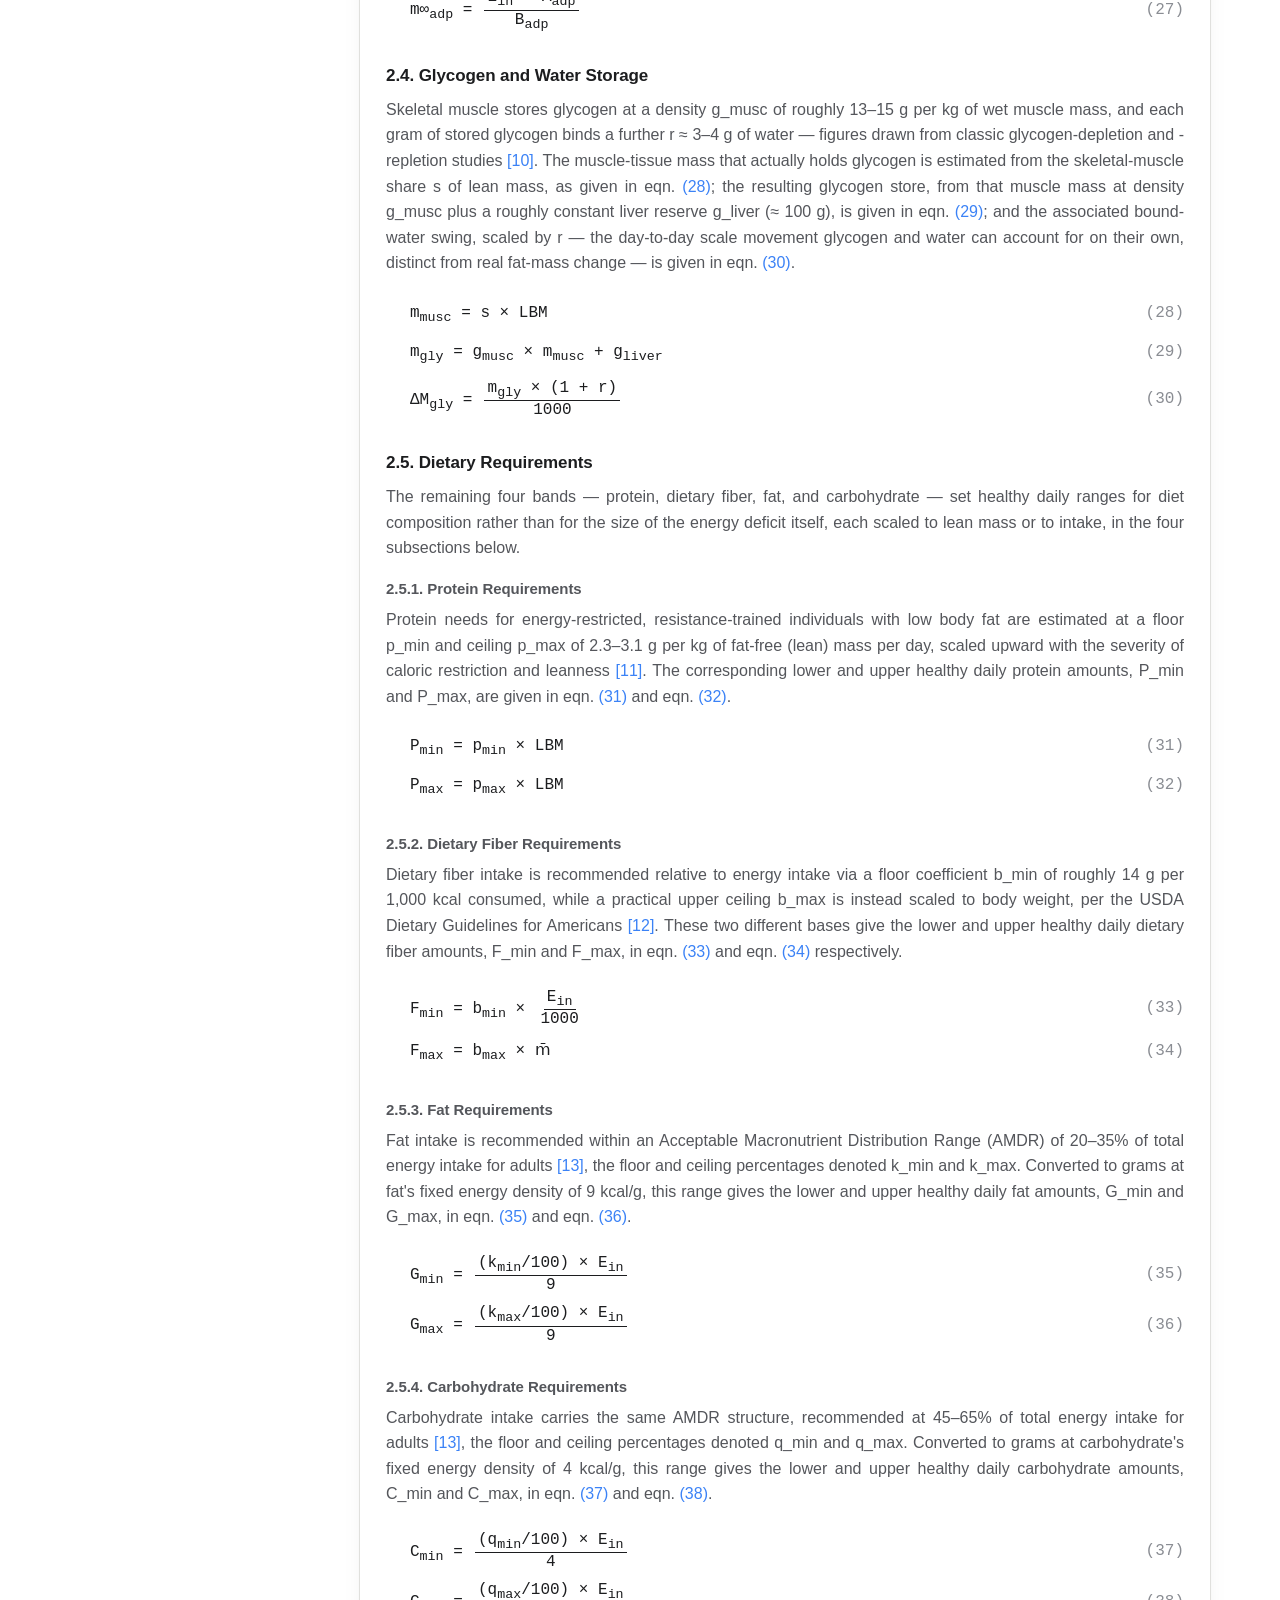
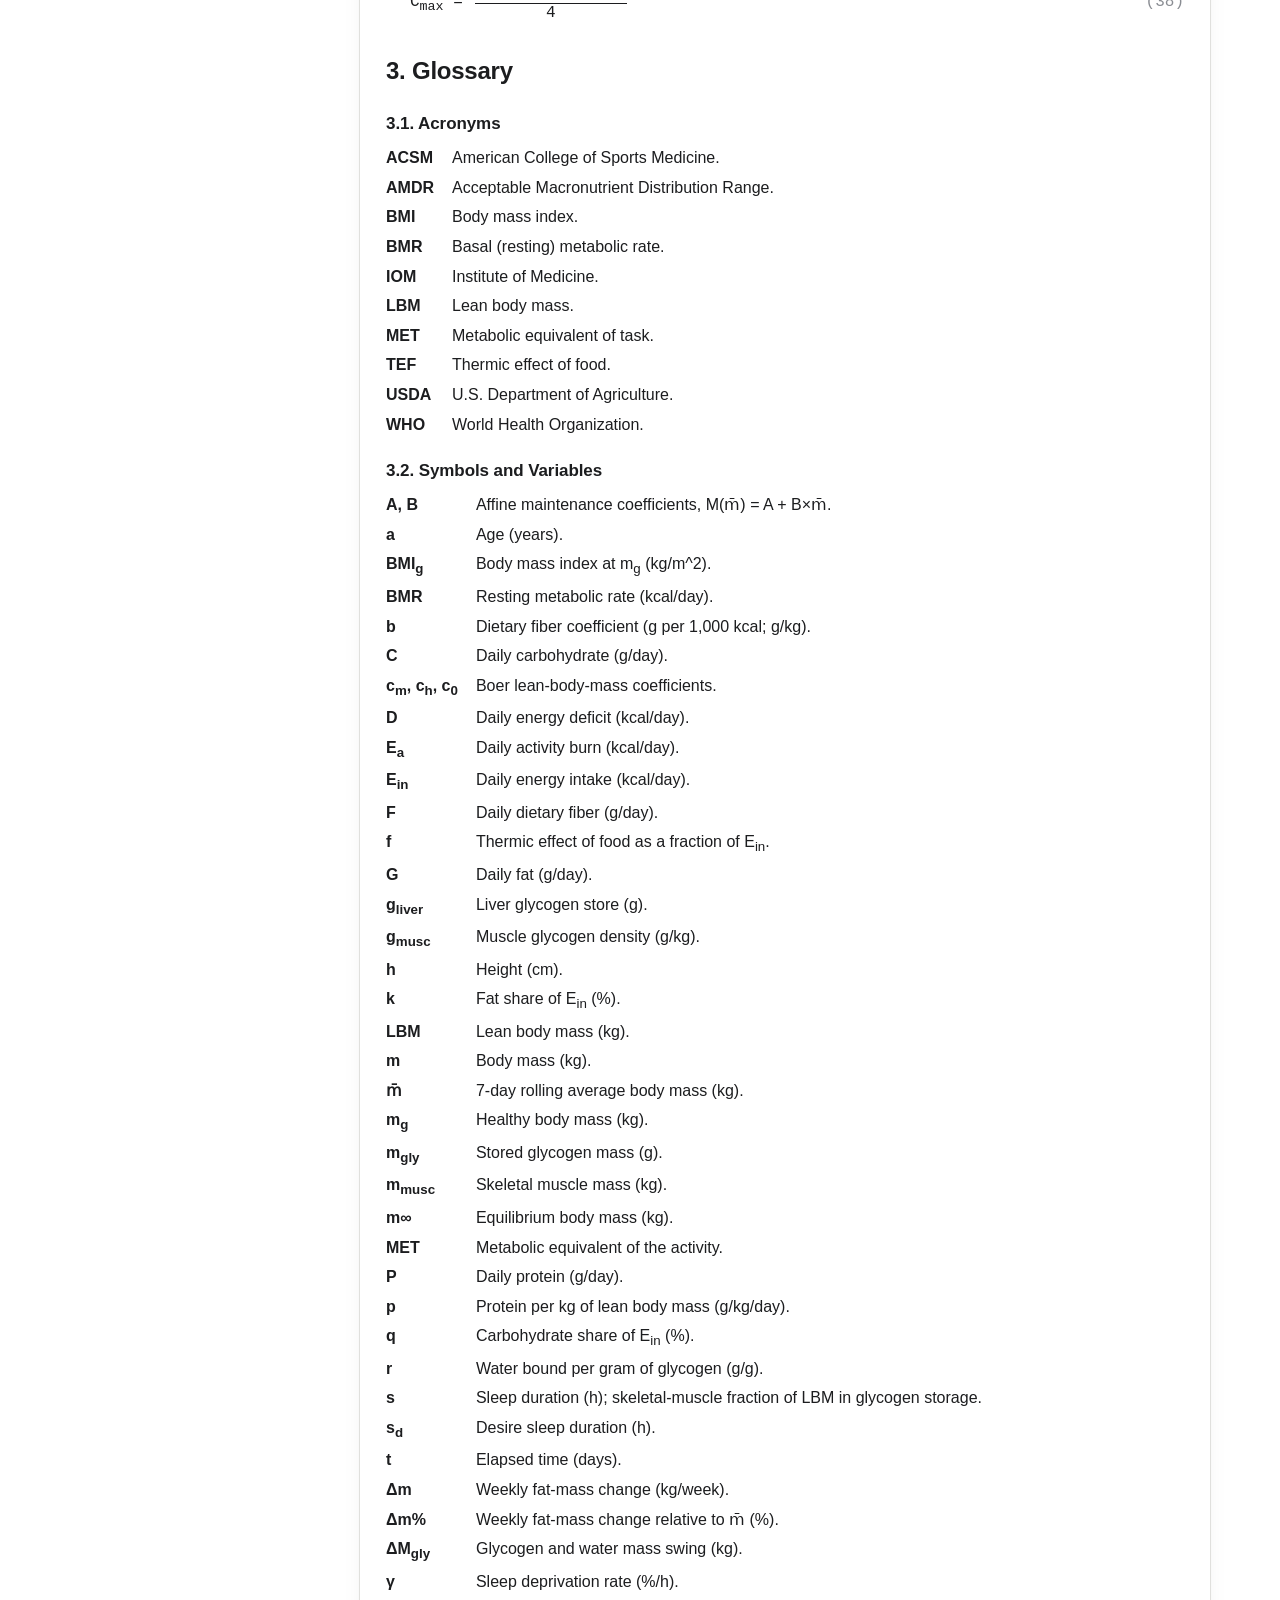
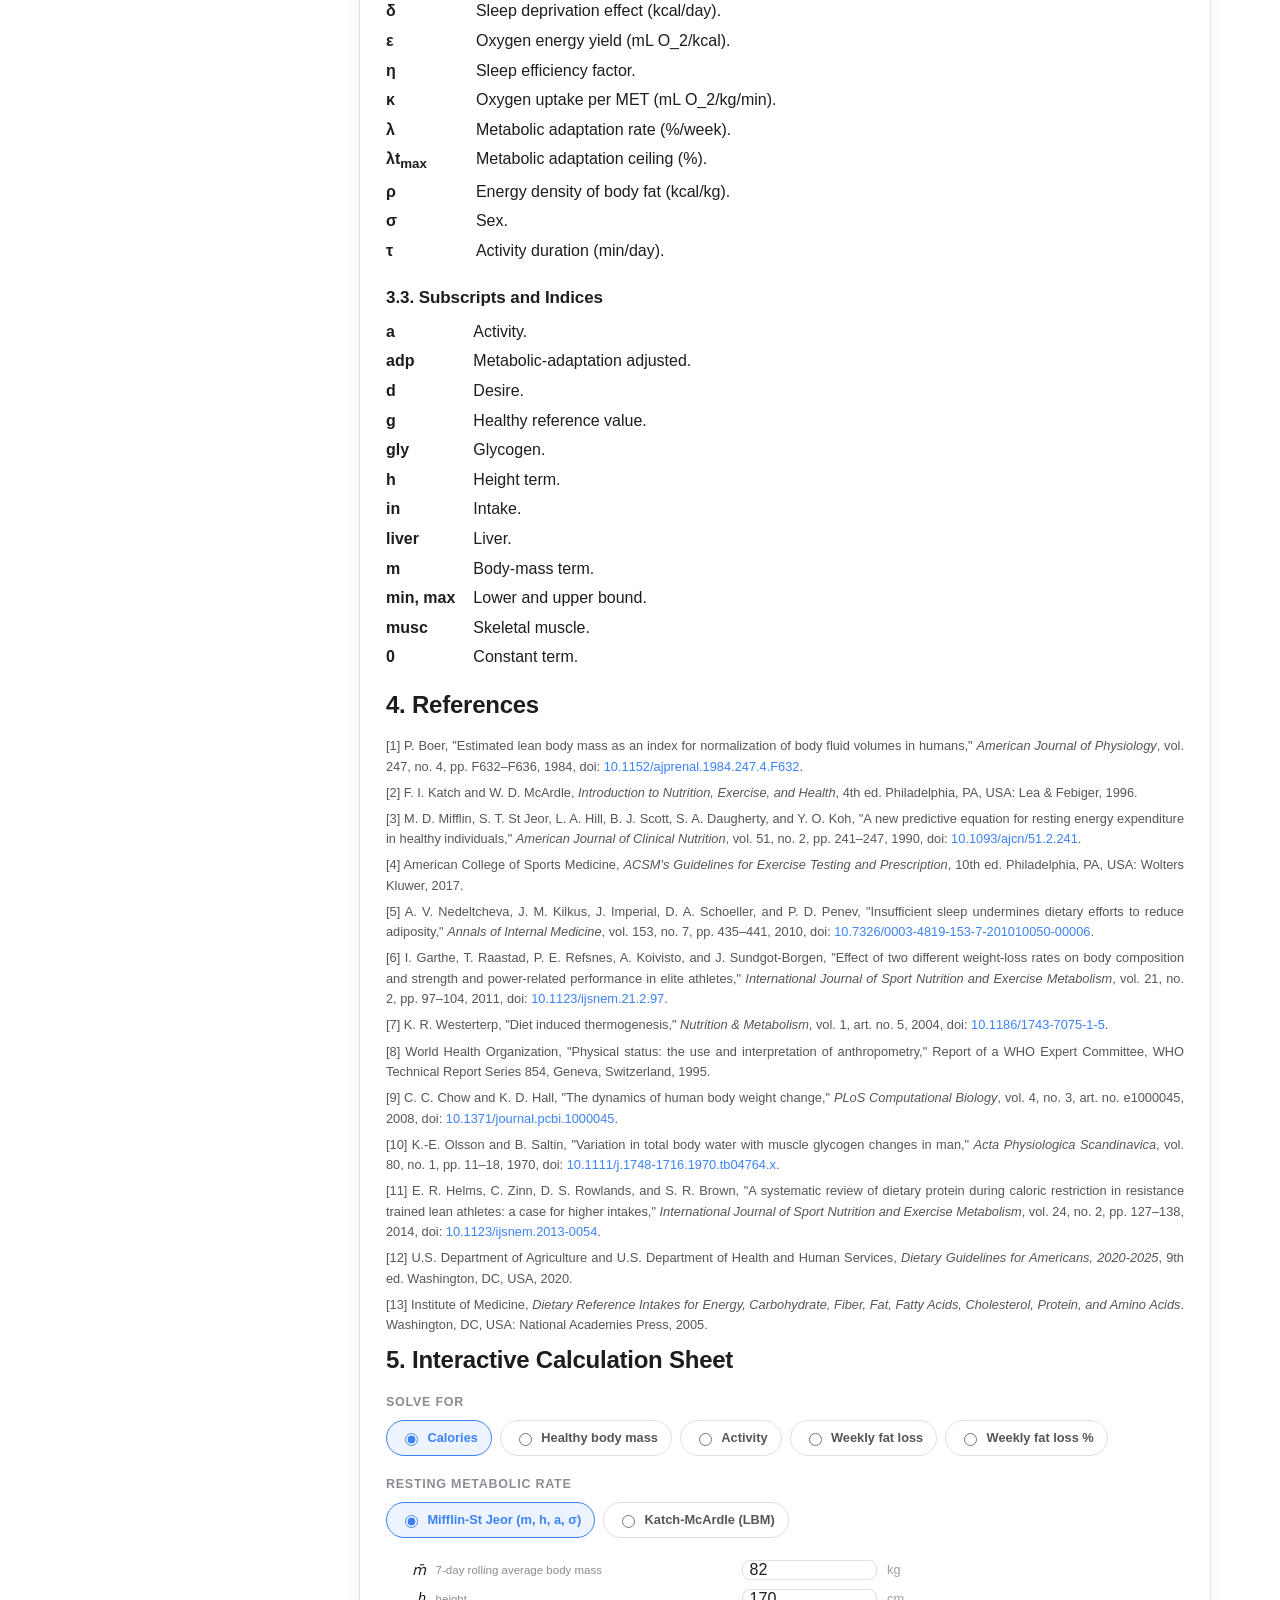
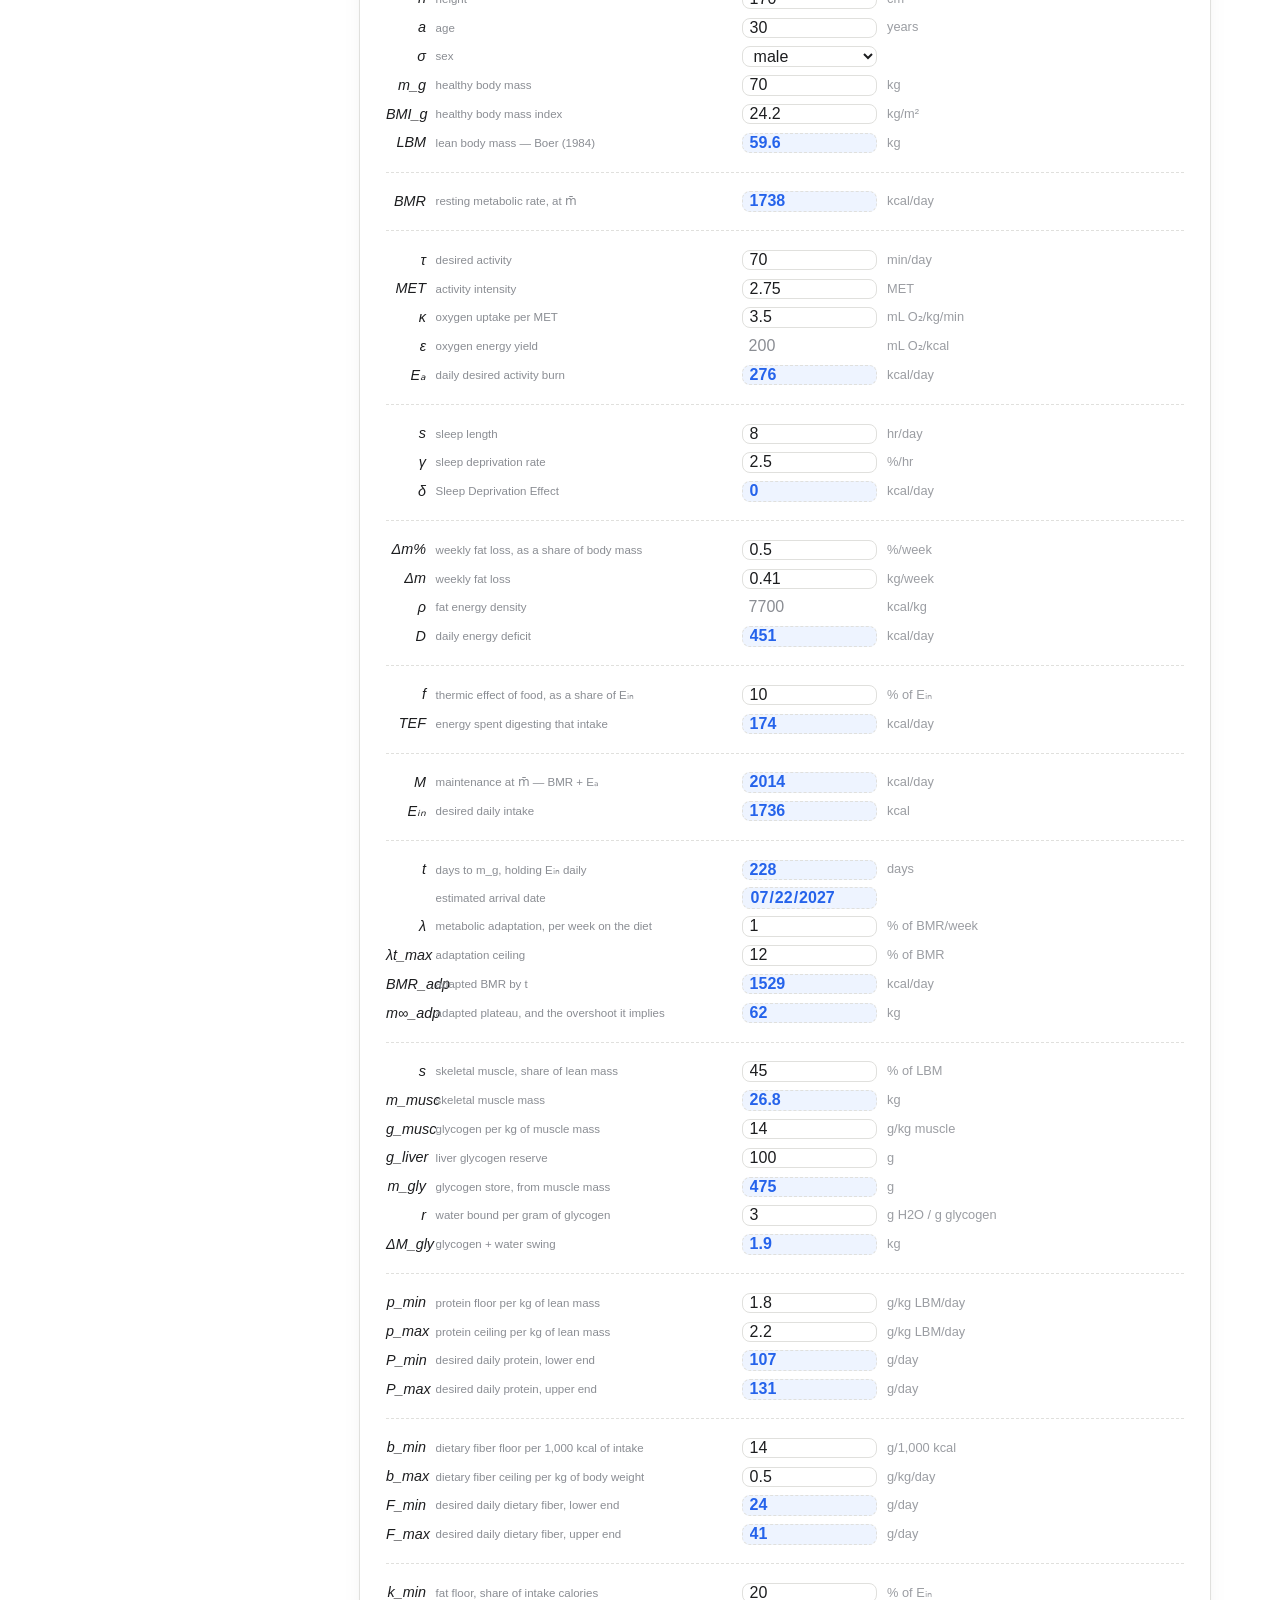
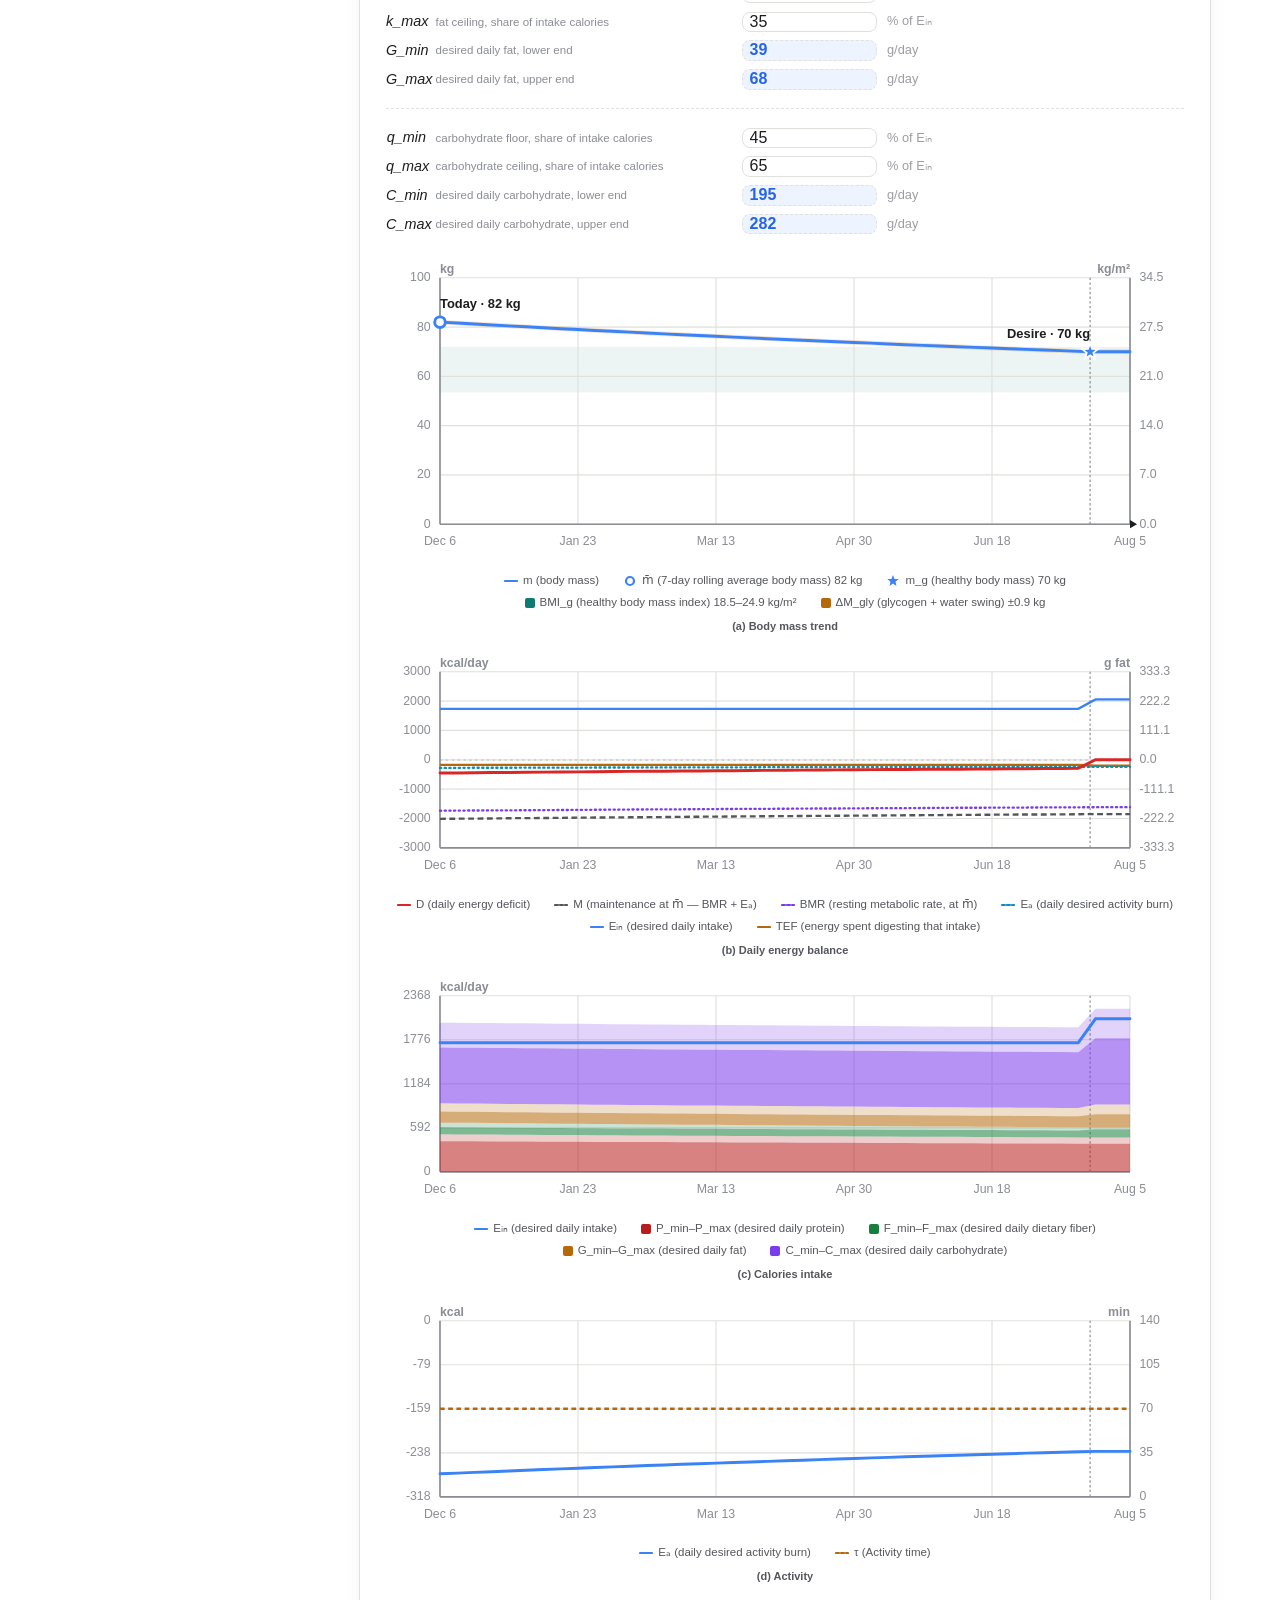
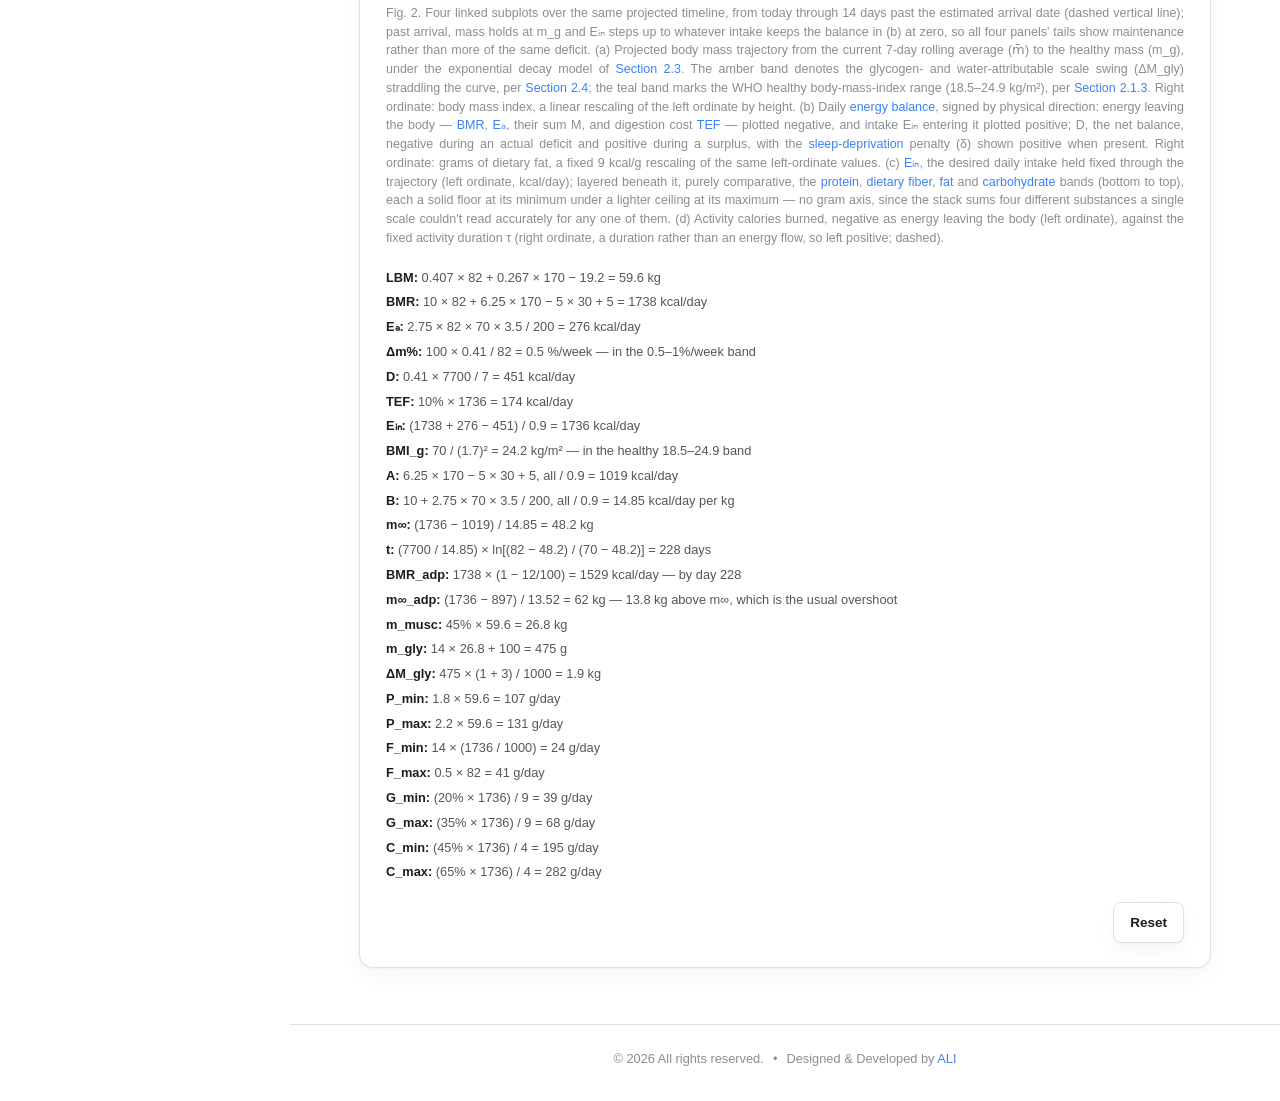
==== commit 0cd92c51: "Add a contents sidebar, disclaimer box with QR code, round subplot axes, centered footer, and update" ====
--- a/index.html
+++ b/index.html
@@ -10,10 +10,22 @@
 </head>
 <body>
 
+<aside class="toc-sidebar" id="toc-sidebar" aria-label="Contents">
+  <p class="toc-title">Contents</p>
+  <nav class="toc" aria-label="Table of contents"></nav>
+</aside>
+<button type="button" class="toc-toggle" aria-controls="toc-sidebar" aria-expanded="false">Contents</button>
+<div class="toc-backdrop" hidden></div>
+
 <header class="hero">
   <div class="wrap">
     <h1>Metabolic Model</h1>
-    <nav class="toc" aria-label="Table of contents"></nav>
+    <div class="hero-note">
+      <p class="lede disclaimer" role="note">This model is provided for educational and informational purposes only and is not a medical source. It does not constitute medical, dietary, or clinical advice, and the author accepts no responsibility or liability for any decision or outcome arising from its use. Consult a qualified medical practitioner or licensed dietitian or nutritionist before making any change to your diet, activity, or body mass.</p>
+      <a class="qr-link" href="https://ainlamyae.github.io/metabolic-model/">
+        <img src="assets/qr-metabolic-model.svg" alt="QR code linking to https://ainlamyae.github.io/metabolic-model/" width="120" height="120">
+      </a>
+    </div>
   </div>
 </header>
 
--- a/assets/style.css
+++ b/assets/style.css
@@ -212,8 +212,97 @@
    it sits before the numbered headings in DOM order and can't read their
    counter values directly; its nesting must mirror the heading structure. */
 .toc {
-    margin-top: 20px;
     counter-reset: toc-h2;
+}
+
+/* Contents sidebar: fixed on the left on wide screens; a drawer opened
+   by the floating Contents button on narrower screens and phones. */
+.toc-sidebar {
+    position: fixed;
+    top: 0;
+    left: 0;
+    bottom: 0;
+    width: 290px;
+    max-width: 85vw;
+    overflow-y: auto;
+    padding: 28px 18px 28px 22px;
+    background: var(--bg);
+    border-right: 1px solid var(--line);
+    z-index: 30;
+    transform: translateX(-100%);
+    transition: transform .2s ease;
+}
+
+.toc-sidebar.open {
+    transform: none;
+    box-shadow: 0 0 24px rgba(0, 0, 0, .15);
+}
+
+.toc-title {
+    margin: 0 0 10px;
+    font-size: 12.5px;
+    font-weight: 700;
+    letter-spacing: .08em;
+    text-transform: uppercase;
+    color: var(--ink-faint);
+}
+
+.toc-sidebar .toc > ul {
+    font-size: 13.5px;
+    line-height: 1.5;
+}
+
+.toc-sidebar .toc li {
+    margin: 5px 0;
+}
+
+.toc-sidebar .toc ul ul {
+    padding-left: 14px;
+    font-size: 12.5px;
+}
+
+.toc-toggle {
+    position: fixed;
+    right: 16px;
+    bottom: 16px;
+    z-index: 25;
+    padding: 10px 16px;
+    border: 1px solid var(--line);
+    border-radius: 999px;
+    background: var(--bg);
+    color: var(--ink);
+    font: inherit;
+    font-size: 14px;
+    font-weight: 600;
+    box-shadow: 0 2px 10px rgba(0, 0, 0, .12);
+    cursor: pointer;
+}
+
+.toc-backdrop {
+    position: fixed;
+    inset: 0;
+    z-index: 29;
+    background: rgba(0, 0, 0, .3);
+}
+
+@media (min-width: 1024px) {
+    body {
+        padding-left: 290px;
+    }
+
+    .toc-sidebar {
+        transform: none;
+        transition: none;
+    }
+
+    .toc-sidebar.open {
+        box-shadow: none;
+    }
+
+    .toc-toggle,
+    .toc-backdrop {
+        display: none !important;
+    }
 }
 
 .toc > ul {
@@ -269,6 +358,63 @@
     color: var(--ink-soft);
     max-width: 680px;
     margin: 0 0 24px;
+}
+
+/* The disclaimer with the site's QR code to its right, so an audience can
+   scan the page off a monitor or projector; phones hide the code. */
+.hero-note {
+    display: flex;
+    align-items: stretch;
+    gap: 20px;
+    margin: 0 0 24px;
+}
+
+.hero-note .disclaimer {
+    flex: 1;
+    margin: 0;
+    max-width: none;
+}
+
+.qr-link {
+    flex: none;
+    display: flex;
+    flex-direction: column;
+    align-items: center;
+    justify-content: center;
+    padding: 8px;
+    border: 1px solid var(--line);
+    border-radius: var(--radius-md);
+    background: #ffffff;
+}
+
+.qr-link:hover {
+    text-decoration: none;
+    border-color: var(--accent);
+}
+
+.qr-link img {
+    display: block;
+    width: 120px;
+    height: 120px;
+    image-rendering: pixelated;
+}
+
+@media (max-width: 560px) {
+    .qr-link {
+        display: none;
+    }
+}
+
+.disclaimer {
+    padding: 14px 18px;
+    border: 1px solid #f3d9a4;
+    border-left: 4px solid var(--amber);
+    border-radius: var(--radius-md);
+    background: #fffbeb;
+    color: #5c3d0a;
+    font-size: 14.5px;
+    font-style: italic;
+    line-height: 1.6;
 }
 
 p {
@@ -948,6 +1094,22 @@
     flex: none;
 }
 
+.glossary {
+    display: grid;
+    grid-template-columns: max-content 1fr;
+    gap: 4px 18px;
+    margin: 0 0 1rem;
+}
+
+.glossary dt {
+    font-weight: 600;
+    white-space: nowrap;
+}
+
+.glossary dd {
+    margin: 0;
+}
+
 .mtc-subplot-label {
     margin: 6px 0 18px;
     font-size: 11px;
@@ -1015,6 +1177,7 @@
     font-size: .8rem;
     color: var(--ink-faint);
     margin: 0;
+    text-align: center;
 }
 
 footer .footer-divider {
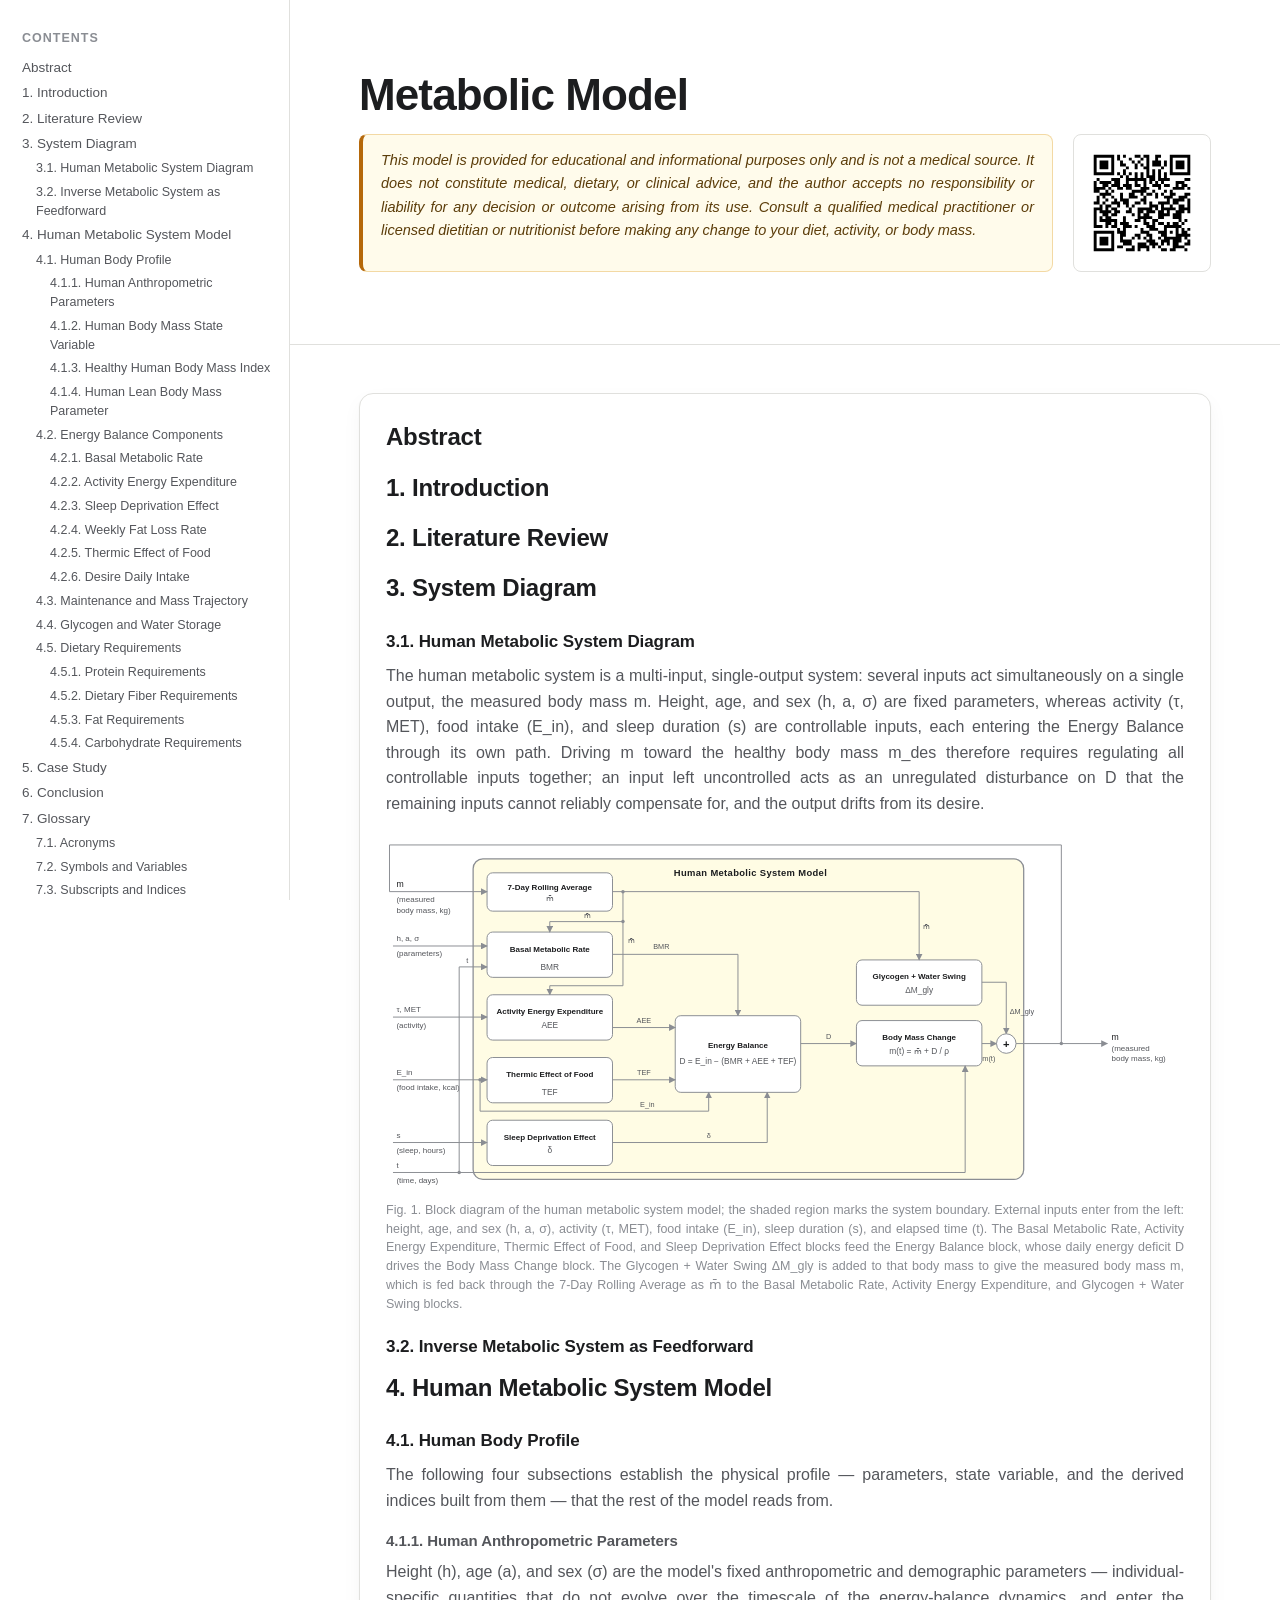
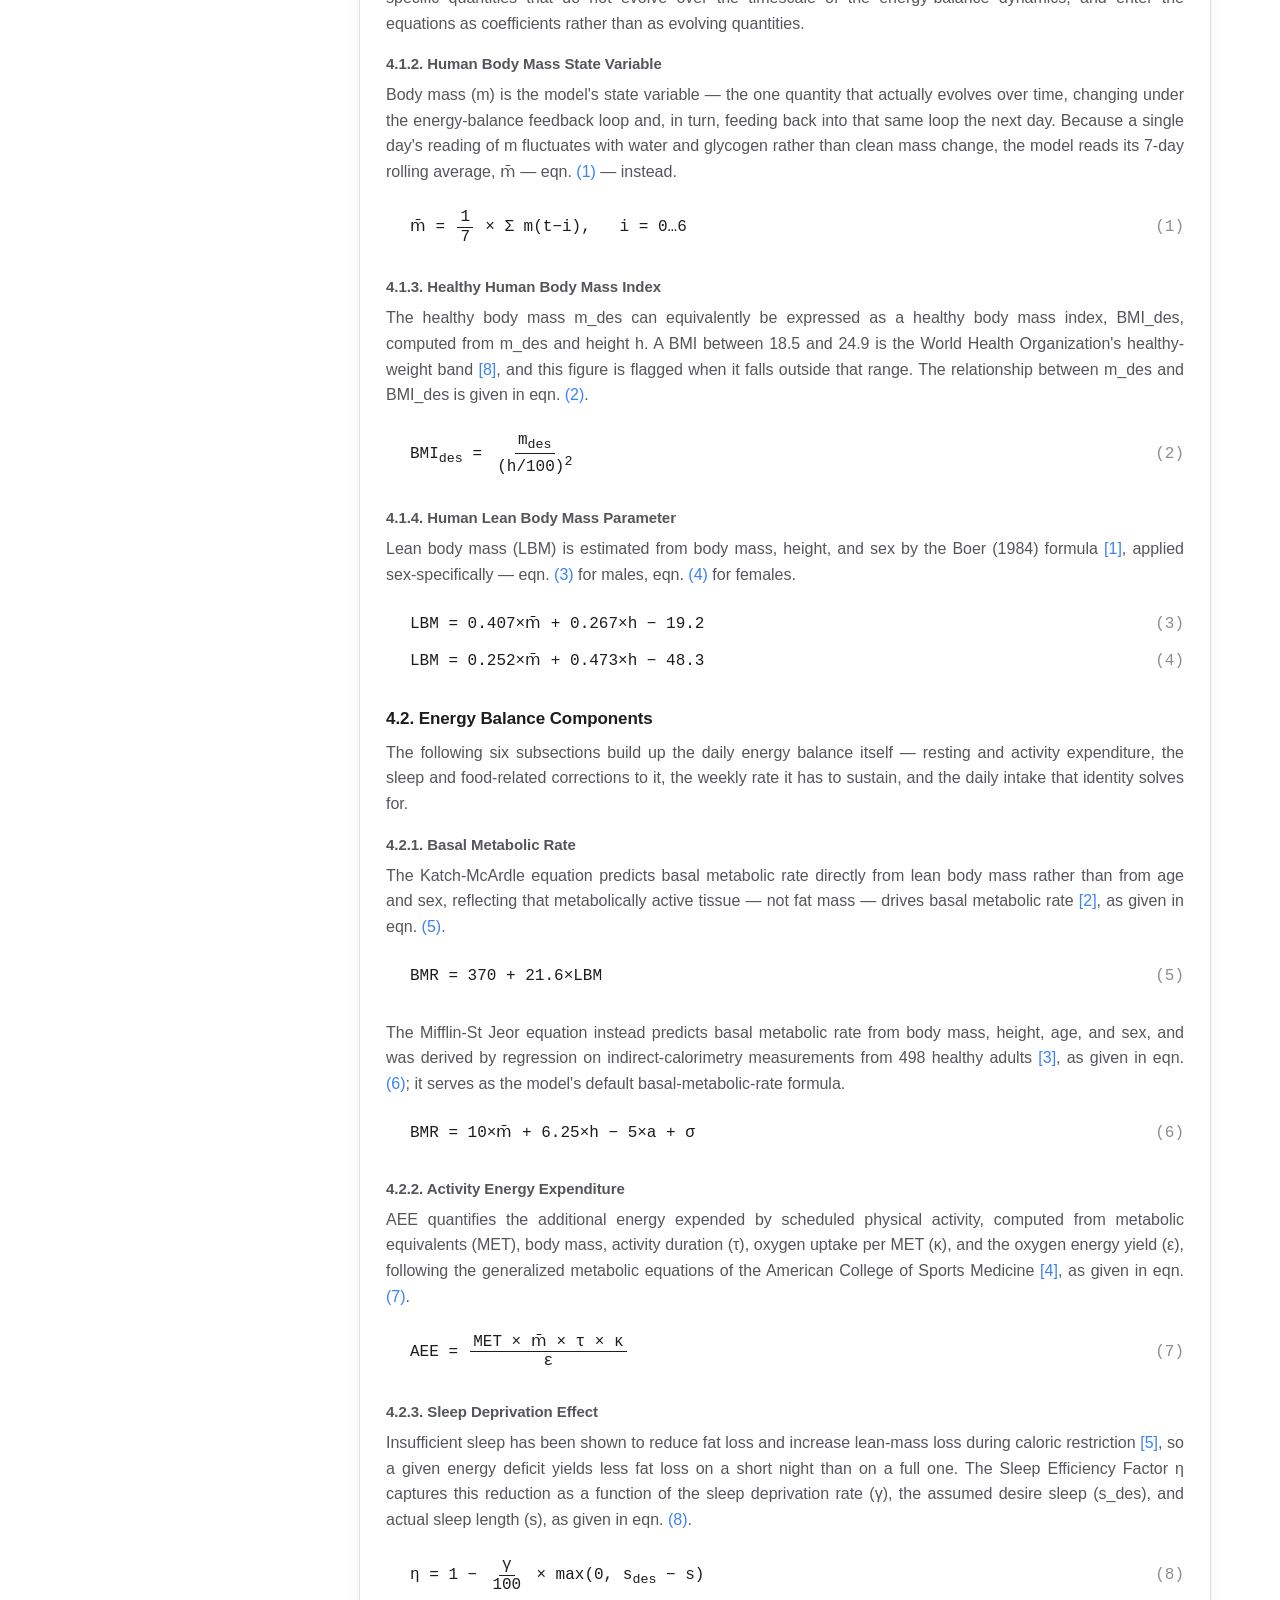
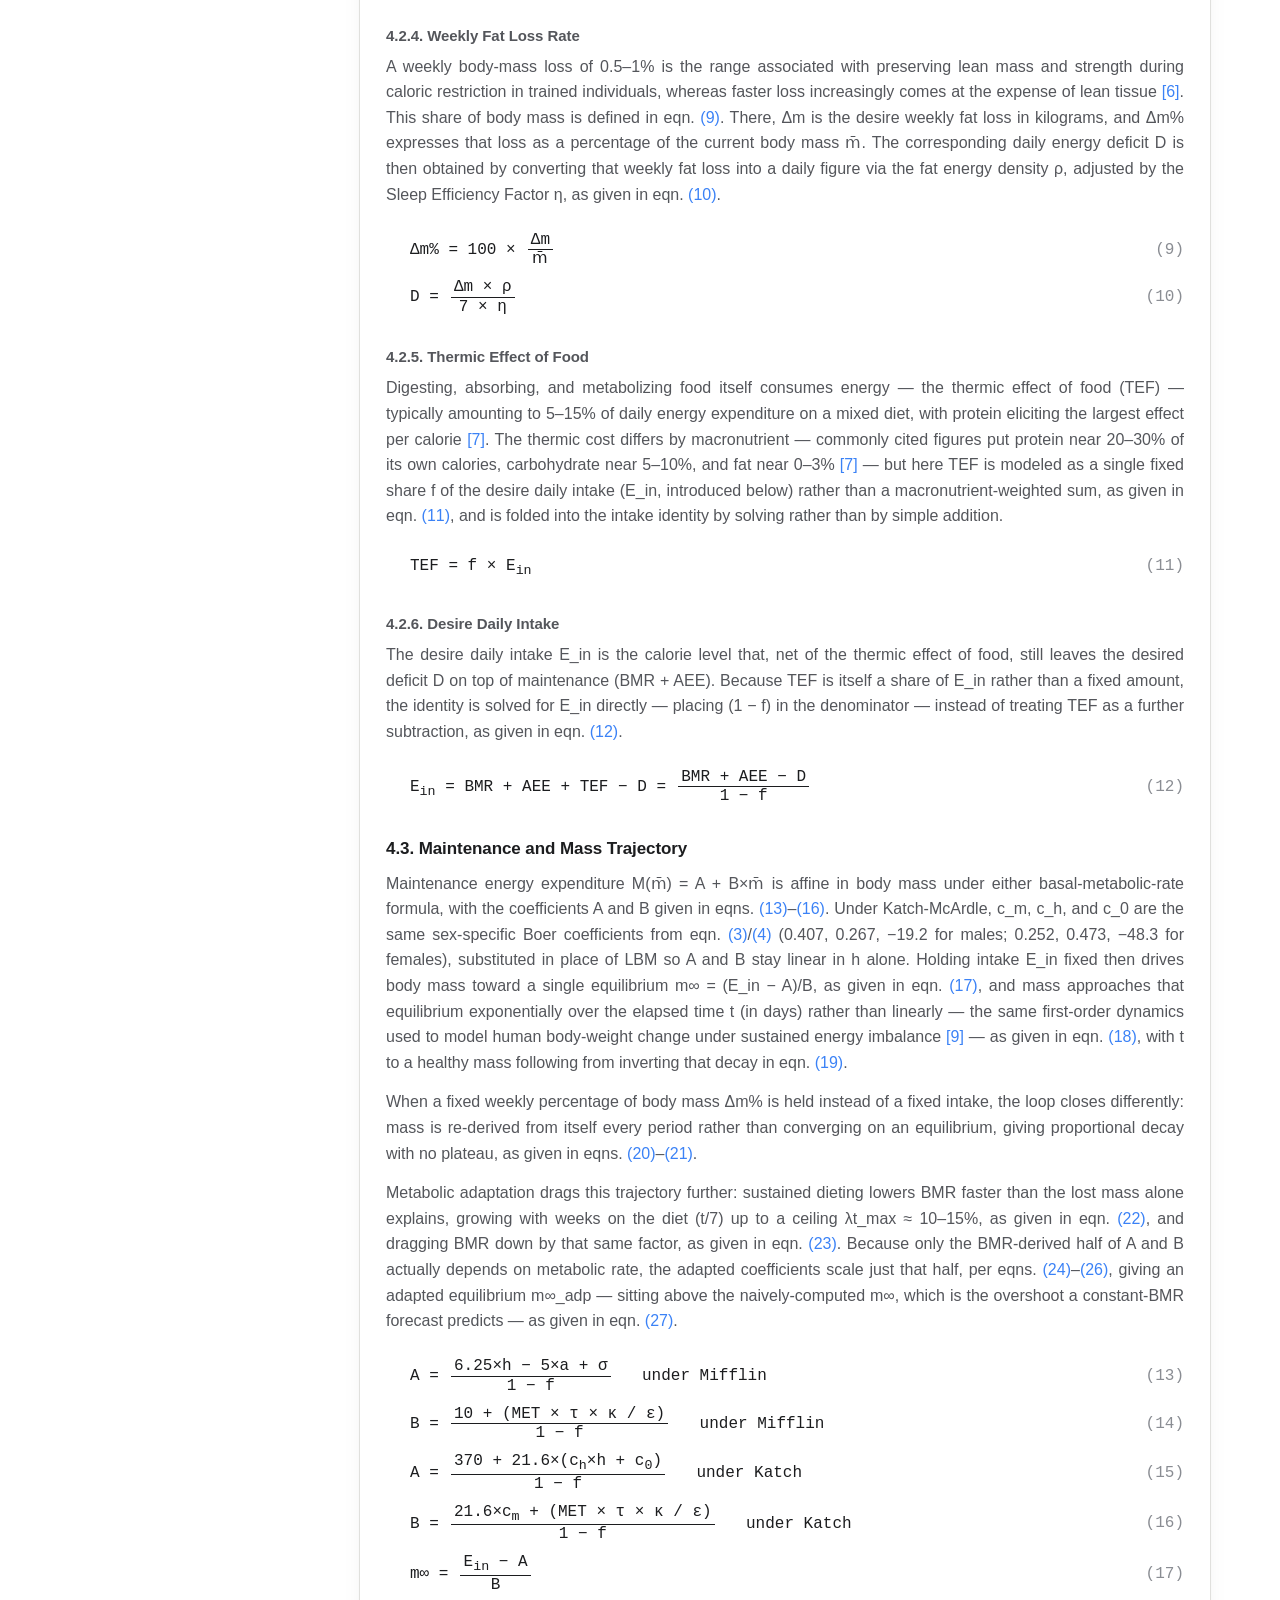
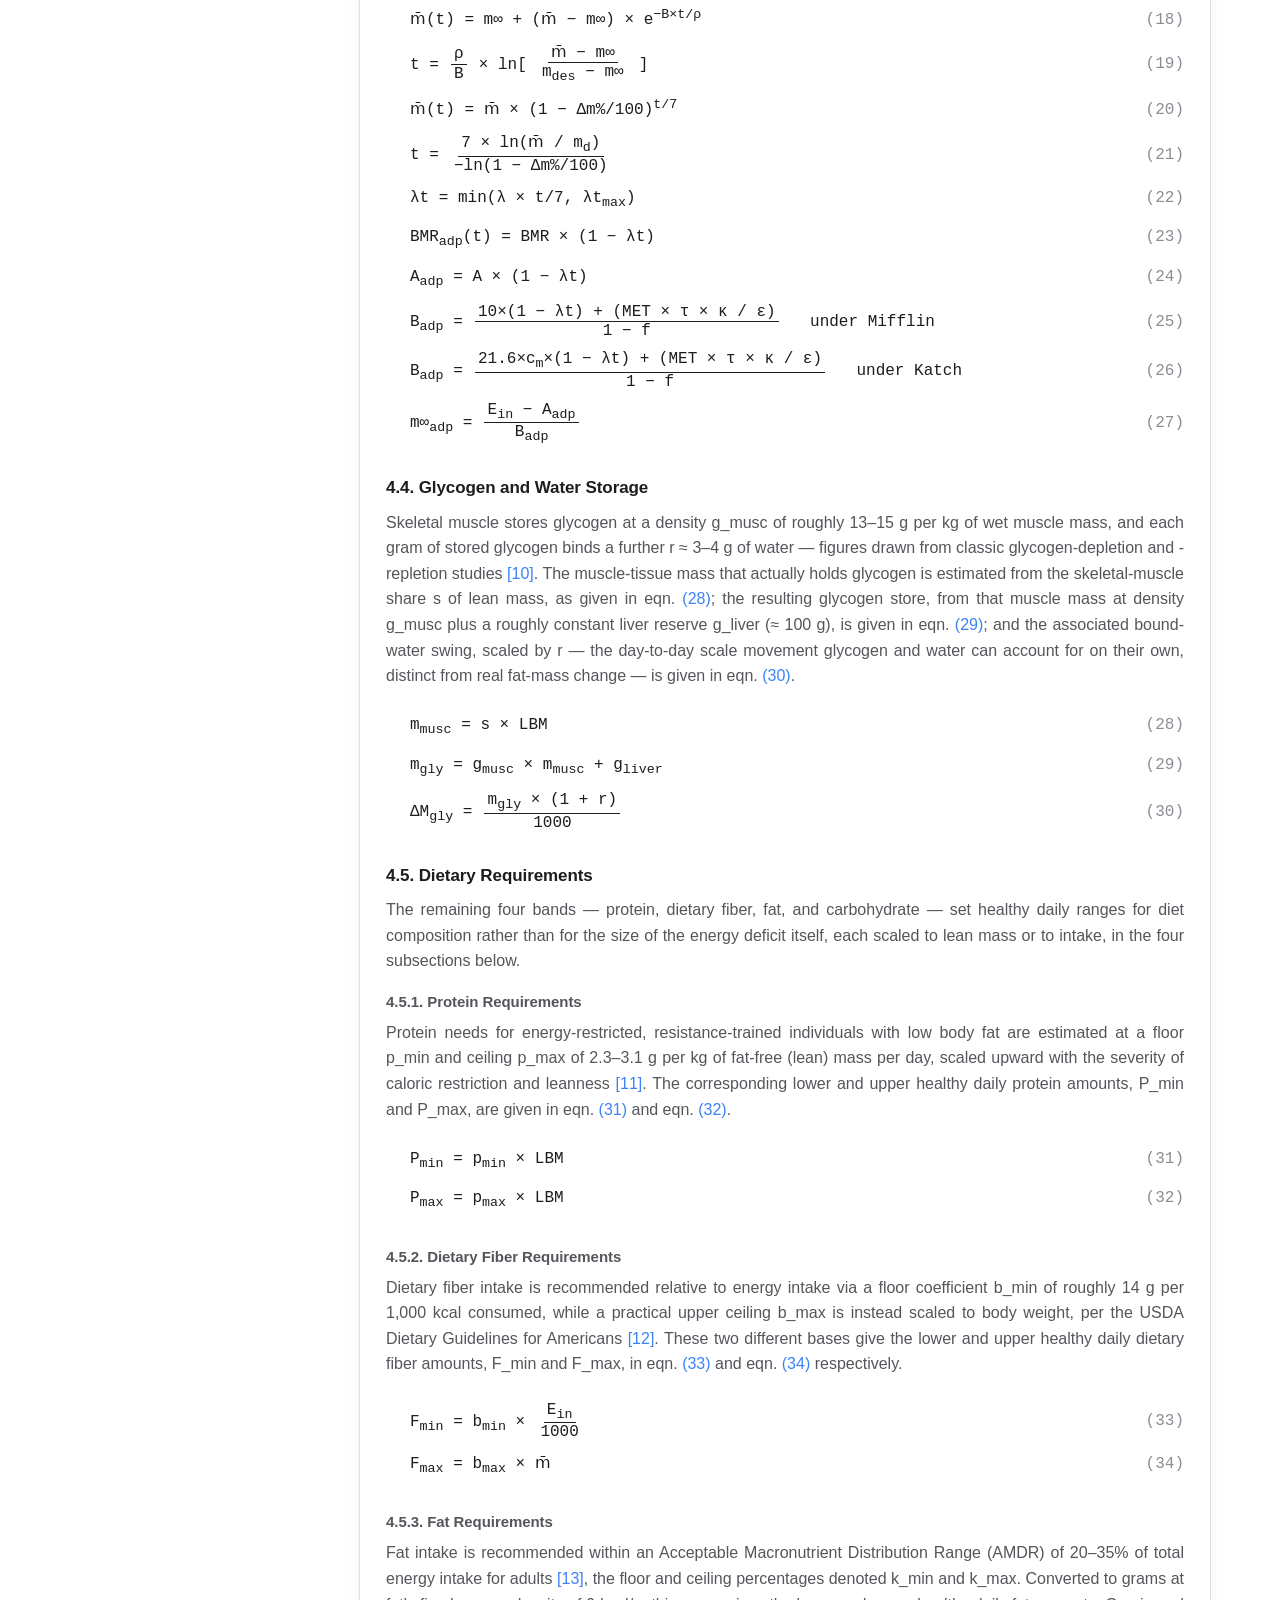
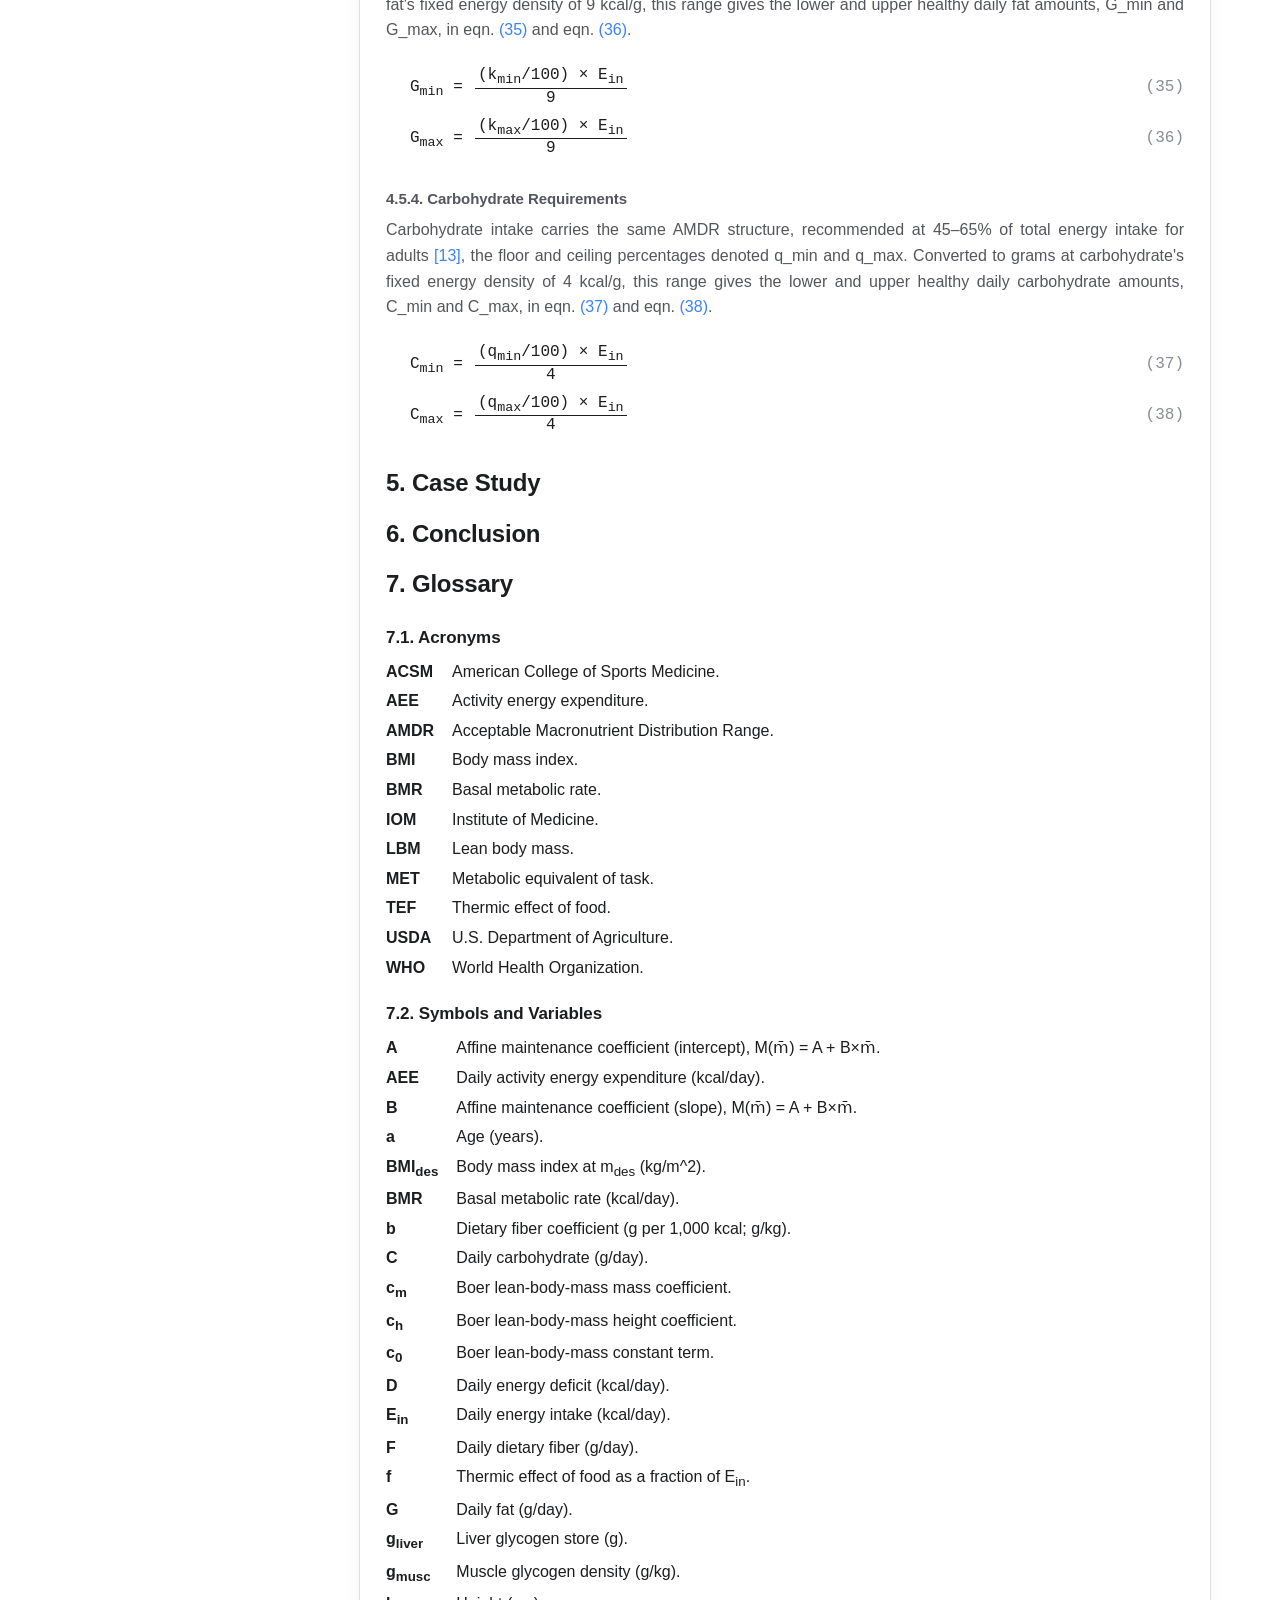
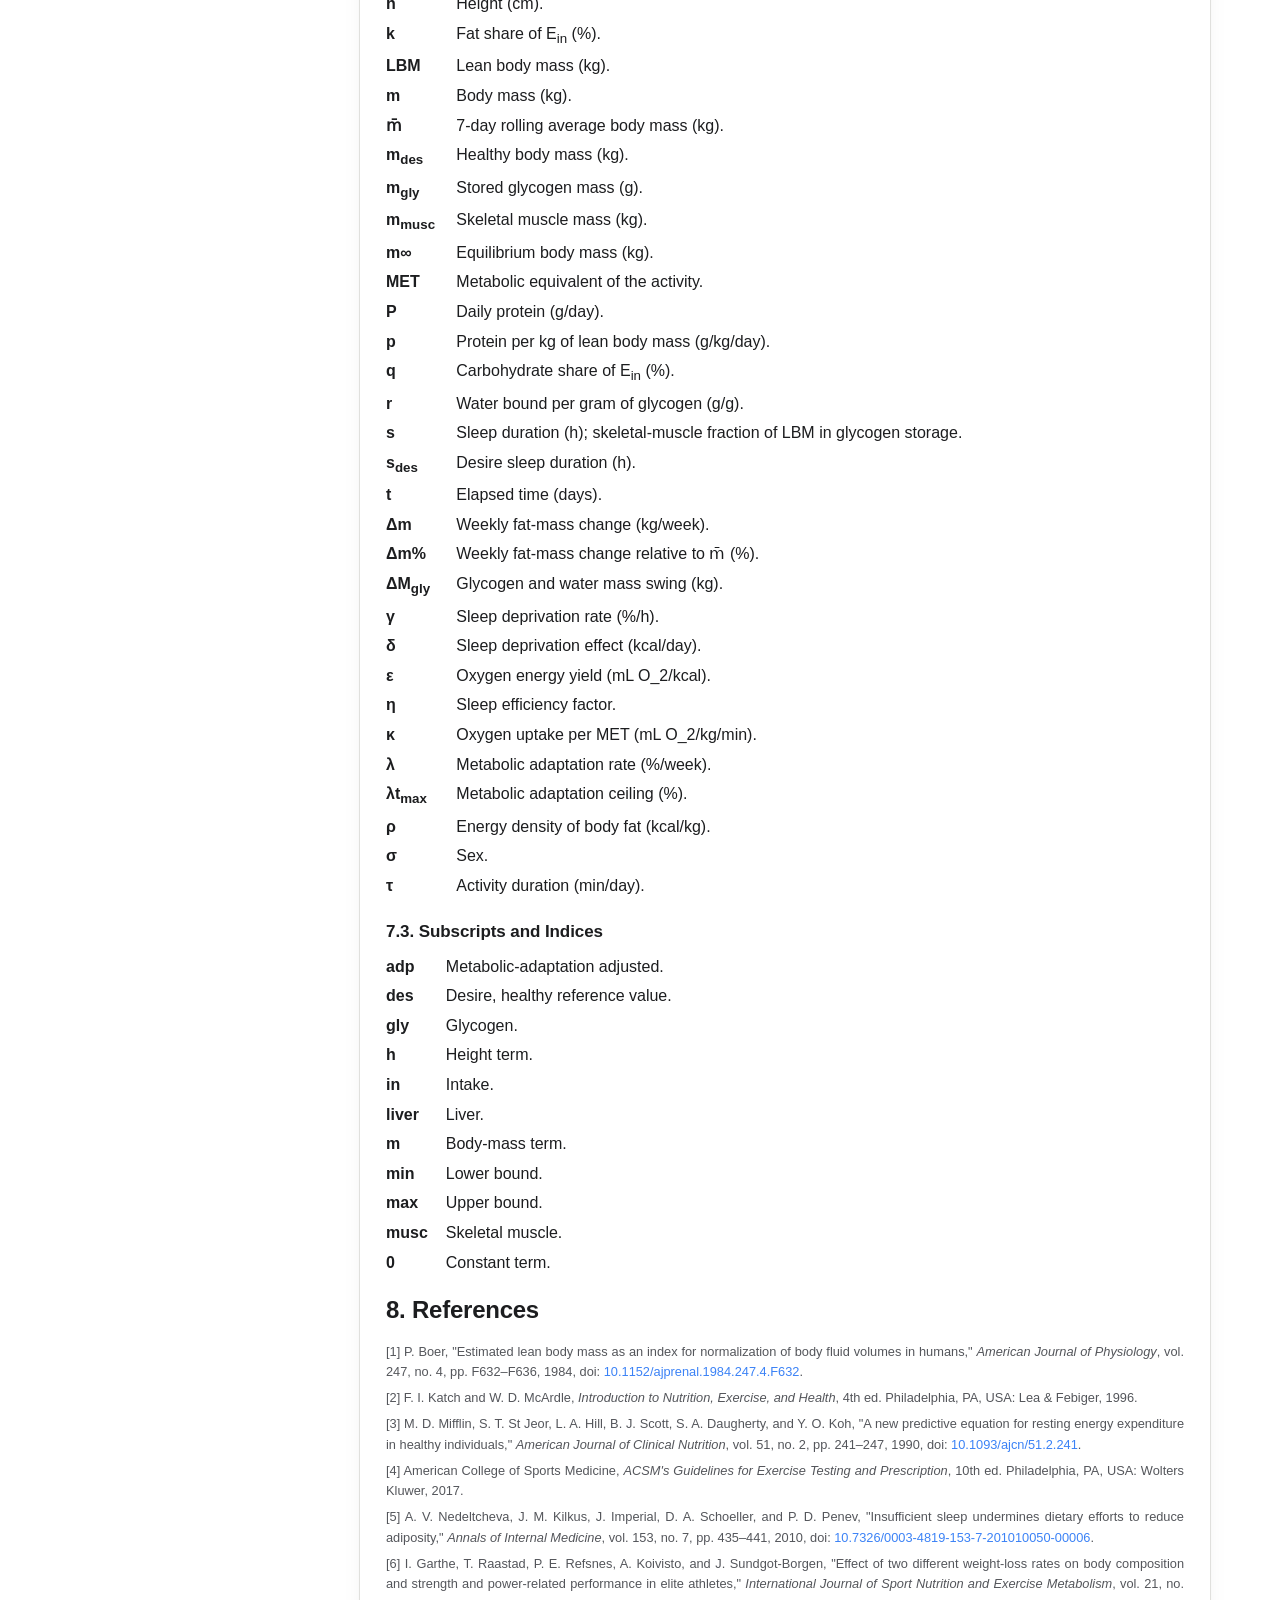
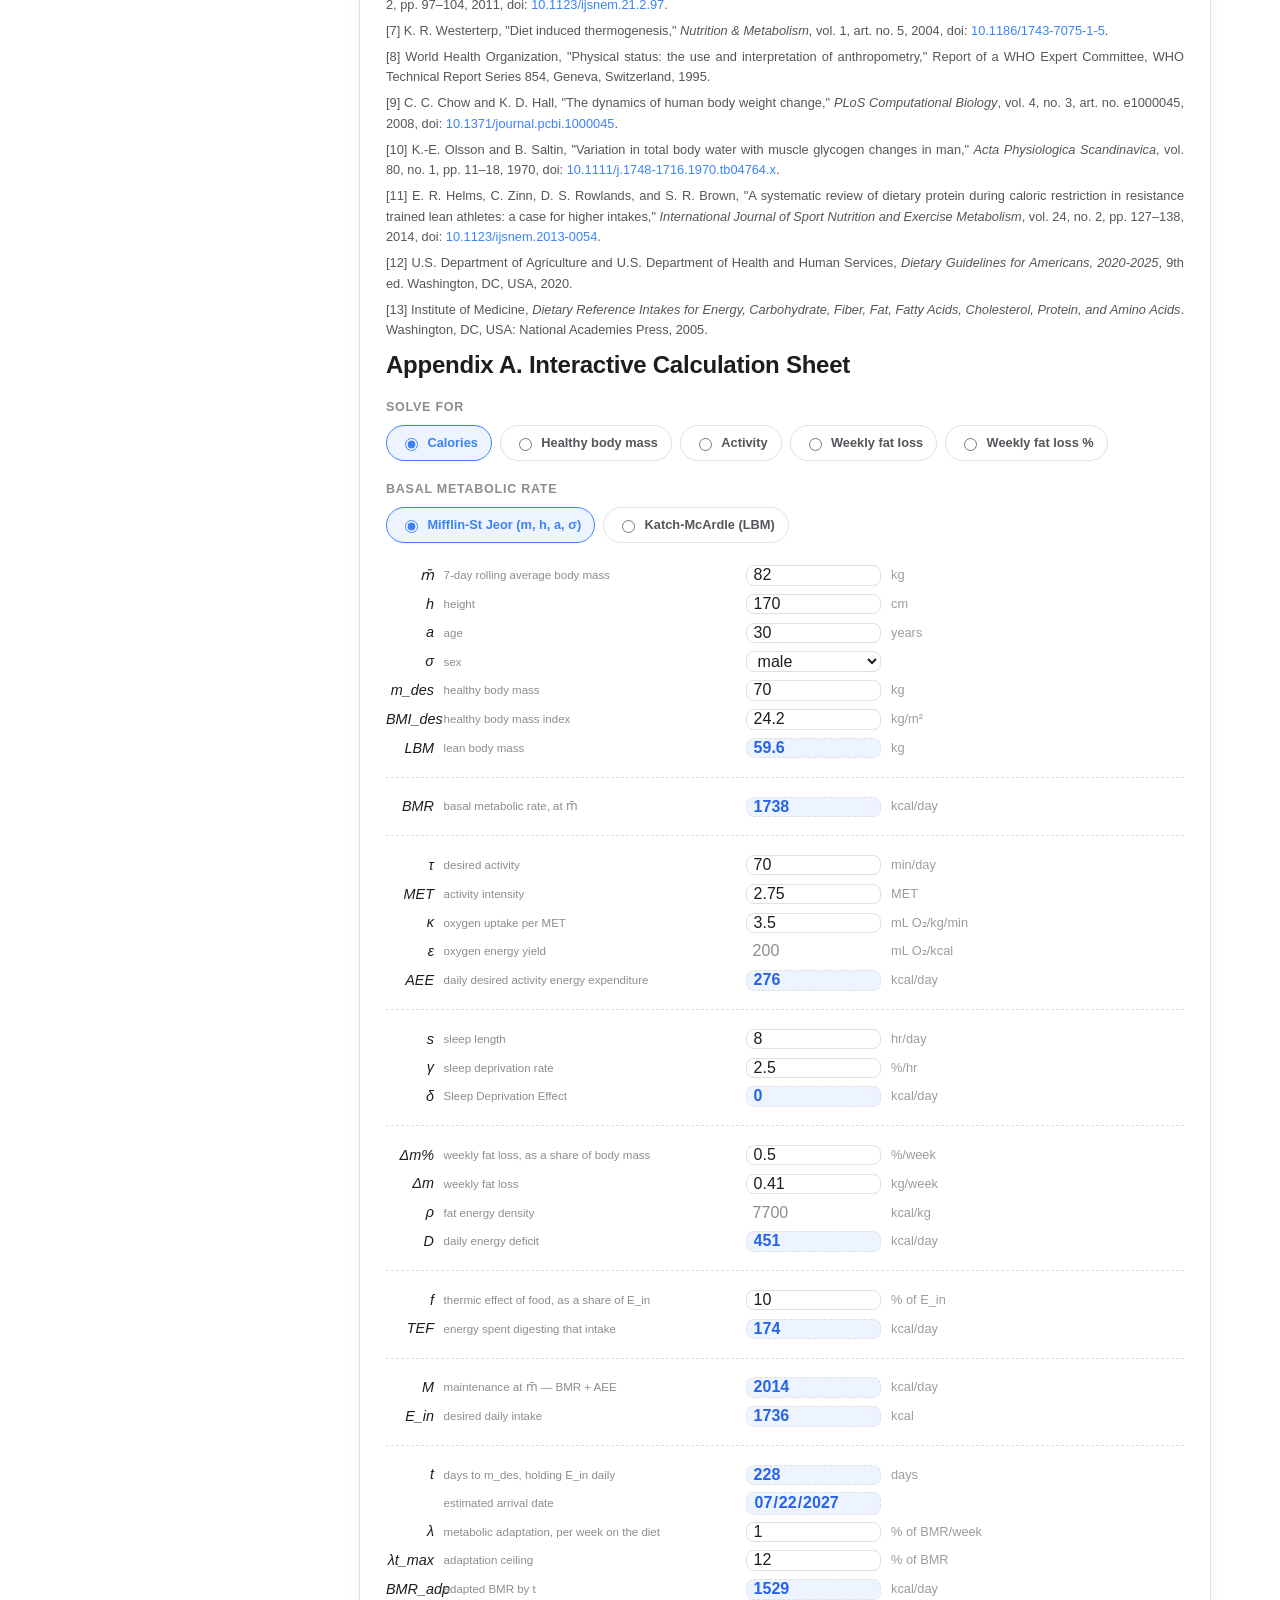
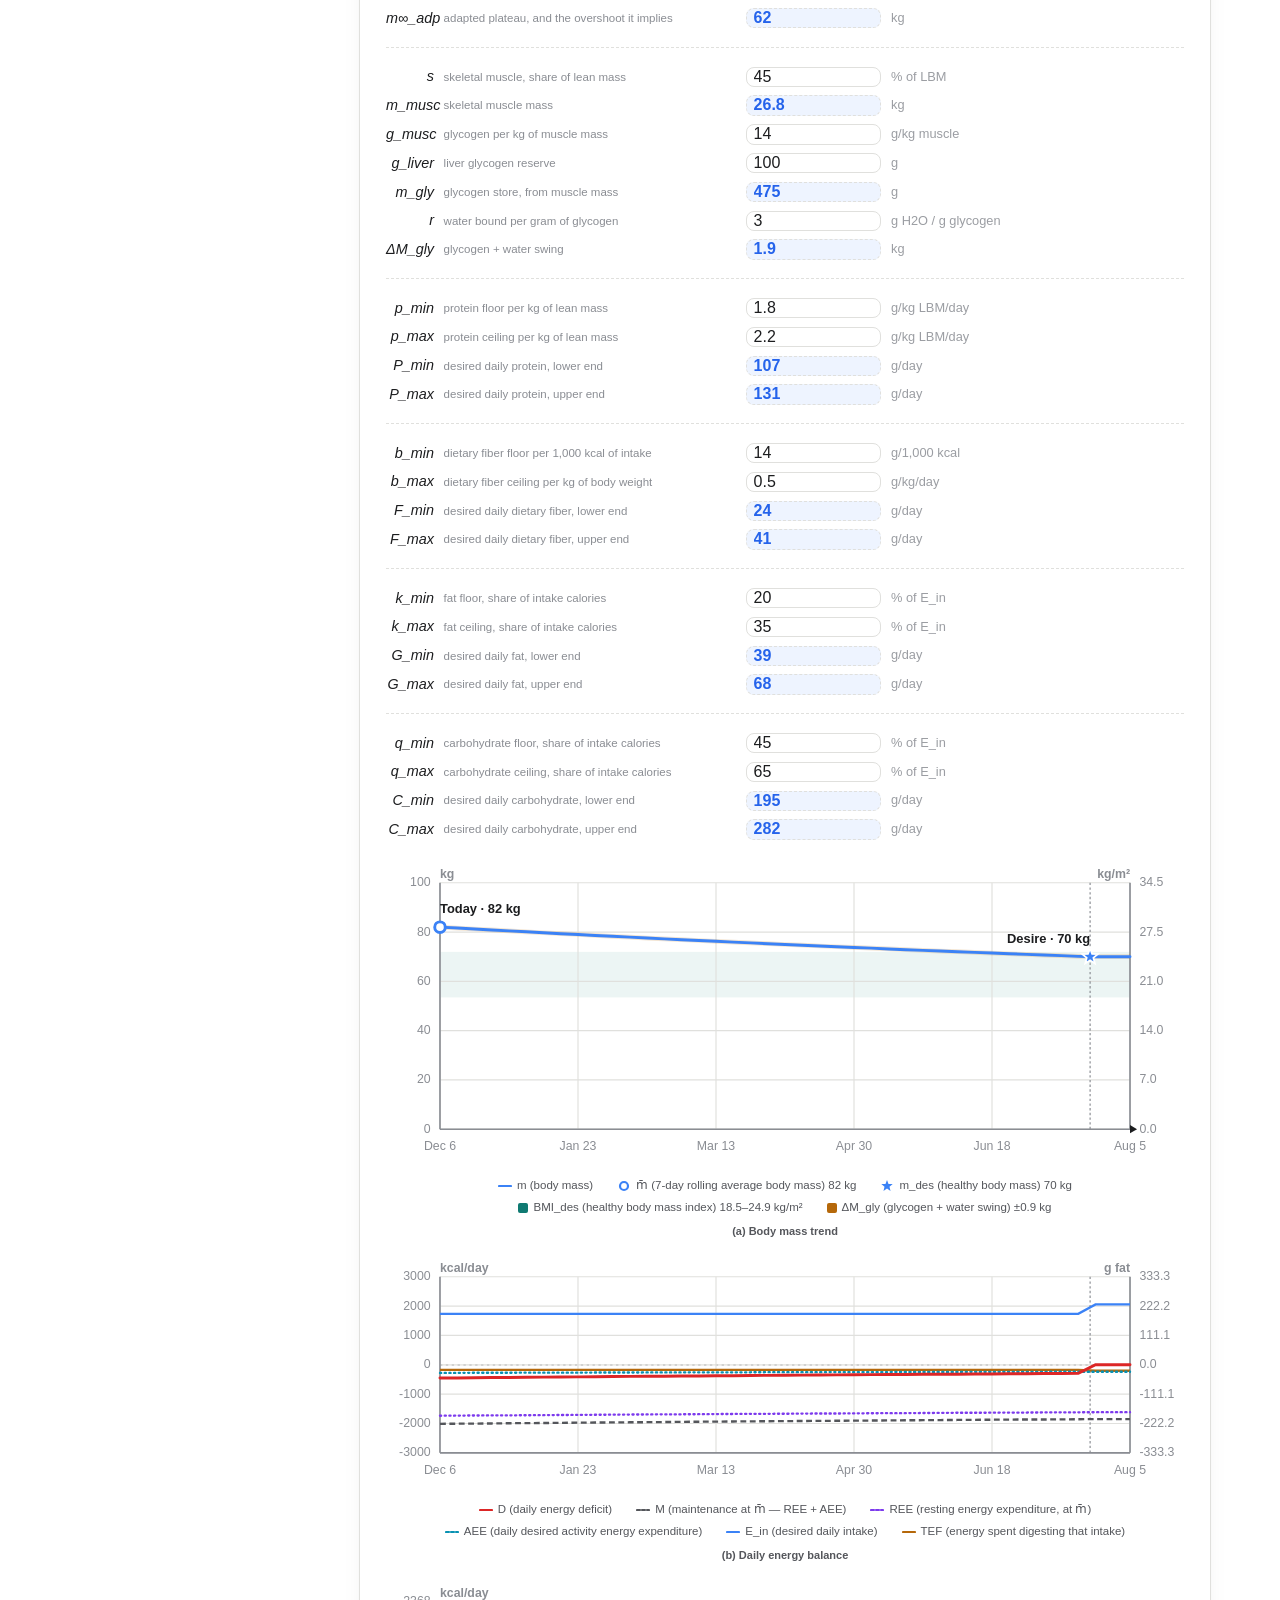
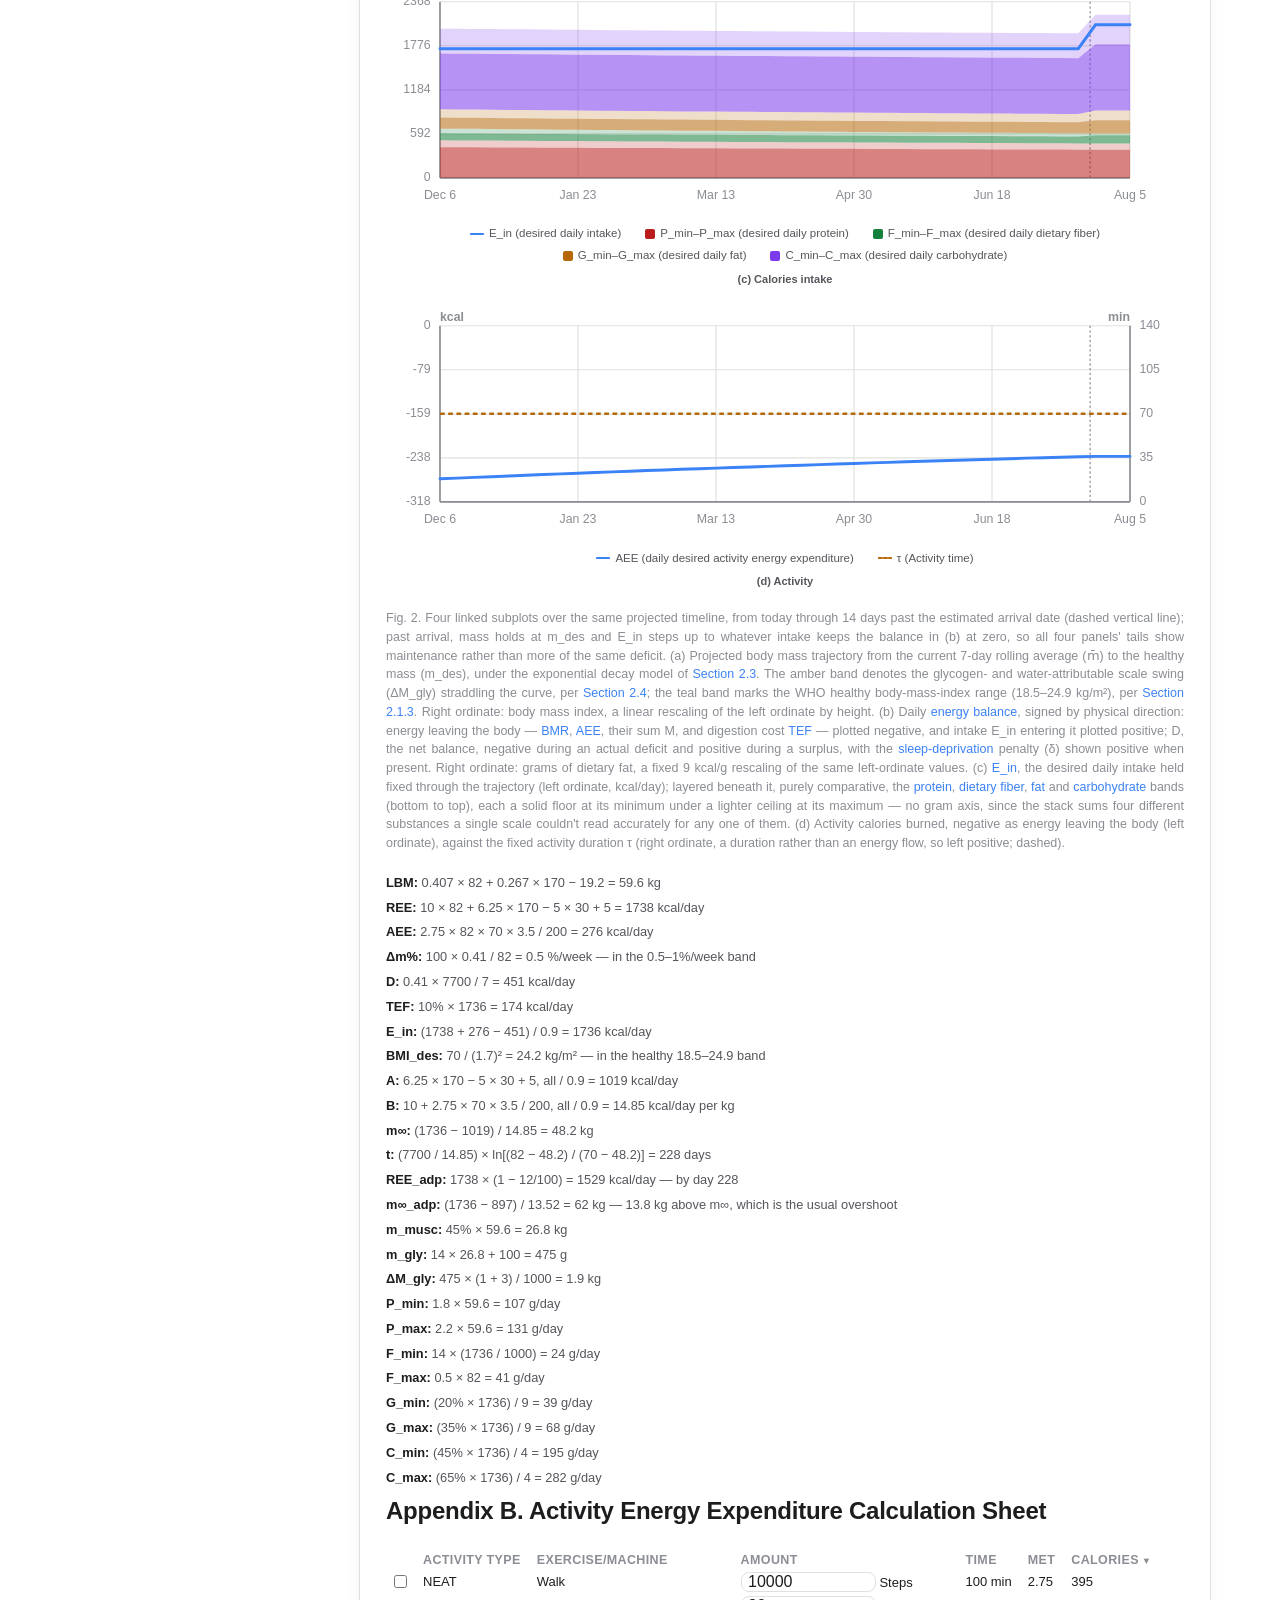
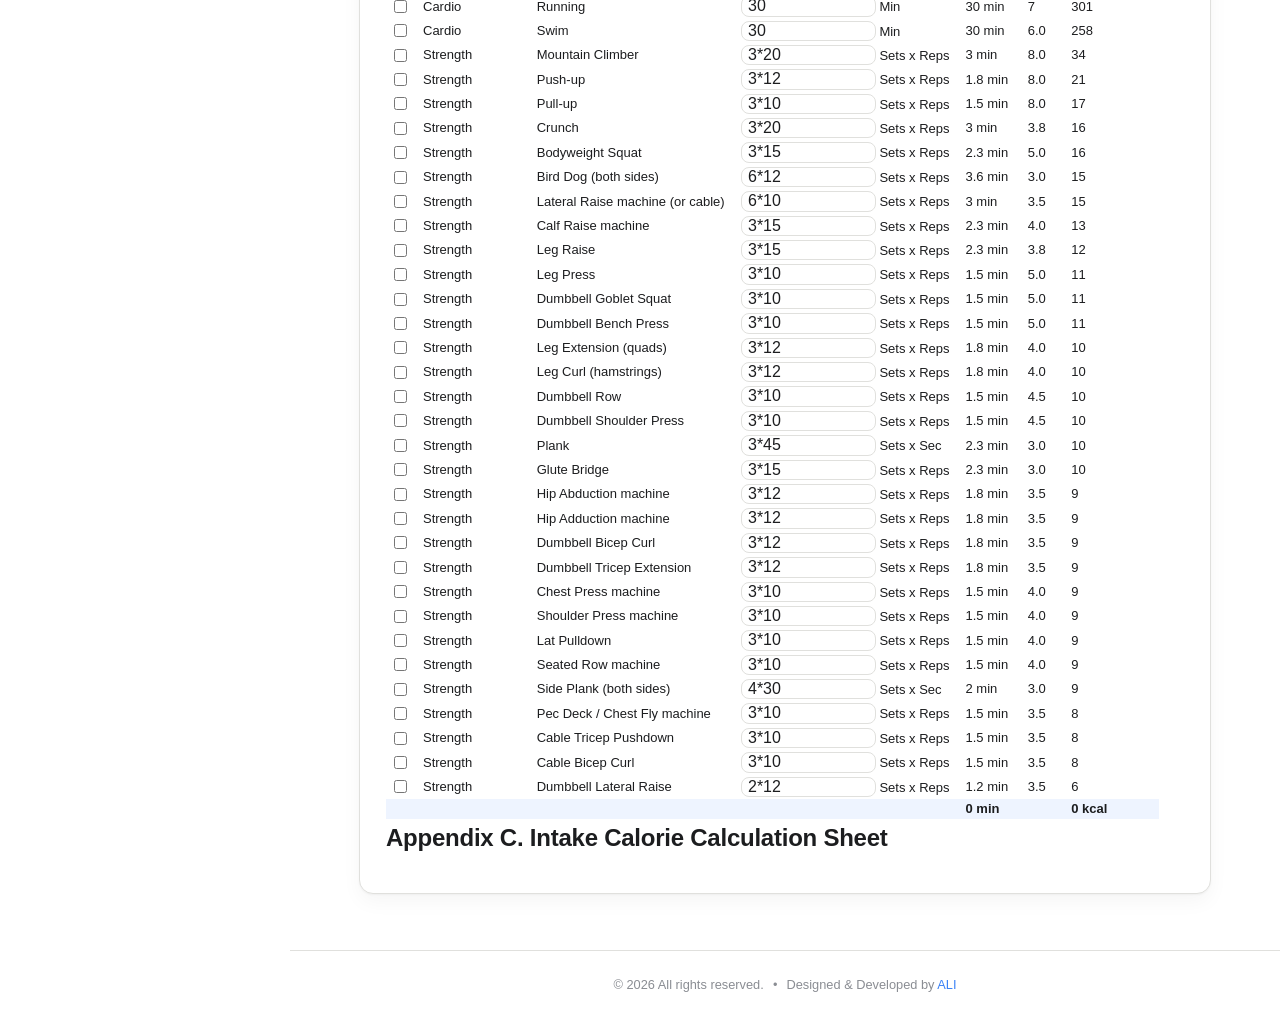
==== commit 924eac9f: "Add the Activity Energy Expenditure Calculation Sheet appendix and rename AEE/BMR terminology consis" ====
--- a/index.html
+++ b/index.html
@@ -4,7 +4,7 @@
 <meta charset="UTF-8">
 <meta name="viewport" content="width=device-width, initial-scale=1.0">
 <title>Metabolic Model</title>
-<meta name="description" content="Interactive first-principles model of the metabolic math behind weight management — BMR (Mifflin-St Jeor, Katch-McArdle), activity burn, thermic effect of food, sleep efficiency, and lean-mass-scaled protein/fiber/fat/carb targets. Solve for calories, target body mass, activity, or fat-loss rate from one linked set of equations.">
+<meta name="description" content="Interactive first-principles model of the metabolic math behind weight management — BMR (Mifflin-St Jeor, Katch-McArdle), activity energy expenditure (AEE), thermic effect of food, sleep efficiency, and lean-mass-scaled protein/fiber/fat/carb targets. Solve for calories, target body mass, activity, or fat-loss rate from one linked set of equations.">
 <link rel="icon" href="favicon.svg" type="image/svg+xml">
 <link rel="stylesheet" href="assets/style.css">
 </head>
--- a/assets/style.css
+++ b/assets/style.css
@@ -166,7 +166,7 @@
    text — reordering, nesting, or inserting a section renumbers everything
    after it automatically, with no manual "1.10 -> 1.11" edits anywhere. */
 .sheet {
-    counter-reset: h2num;
+    counter-reset: h2num appendixnum;
 }
 
 h2 {
@@ -182,6 +182,27 @@
     content: counter(h2num) ". ";
 }
 
+/* The Abstract precedes the Introduction and is conventionally unnumbered;
+   it must not consume a counter value that would otherwise push every
+   later section's number up by one. */
+h2#abstract {
+    counter-increment: none;
+}
+
+h2#abstract::before {
+    content: "";
+}
+
+/* Appendices use IEEE-style letters (Appendix A, B, C...) on their own
+   counter, rather than continuing the numbered-section count. */
+h2.appendix-heading {
+    counter-increment: appendixnum;
+}
+
+h2.appendix-heading::before {
+    content: "Appendix " counter(appendixnum, upper-alpha) ". ";
+}
+
 h3 {
     font-size: 17px;
     letter-spacing: -.005em;
@@ -212,7 +233,7 @@
    it sits before the numbered headings in DOM order and can't read their
    counter values directly; its nesting must mirror the heading structure. */
 .toc {
-    counter-reset: toc-h2;
+    counter-reset: toc-h2 toc-appendixnum;
 }
 
 /* Contents sidebar: fixed on the left on wide screens; a drawer opened
@@ -328,6 +349,26 @@
     content: counter(toc-h2) ". ";
 }
 
+/* Mirrors the h2#abstract exemption above: the Abstract's toc entry must
+   not consume a toc-h2 value either, so the two counters stay in sync. */
+.toc > ul > li.toc-unnumbered {
+    counter-increment: none;
+}
+
+.toc > ul > li.toc-unnumbered > a::before {
+    content: "";
+}
+
+/* Mirrors the h2.appendix-heading lettering above, so the toc entry reads
+   "Appendix A." etc. instead of continuing the numbered-section count. */
+.toc > ul > li.toc-appendix {
+    counter-increment: toc-appendixnum;
+}
+
+.toc > ul > li.toc-appendix > a::before {
+    content: "Appendix " counter(toc-appendixnum, upper-alpha) ". ";
+}
+
 .toc > ul > li > ul > li {
     counter-increment: toc-h3;
     counter-reset: toc-h4;
@@ -690,6 +731,70 @@
     display: flex;
     justify-content: flex-end;
     margin-top: 1.25rem;
+}
+
+/* Activity Energy Expenditure Calculation Sheet */
+.table-activity-burn {
+    width: auto;
+    font-size: 13px;
+}
+
+.table-activity-burn th,
+.table-activity-burn td {
+    padding: 2px 8px;
+    border-bottom: none;
+    line-height: 1.2;
+}
+
+/* Same 8.45rem the .formula-row grid column gives Appendix 9's own fields
+   (see grid-template-columns below) — width:100% off that shared rule
+   collapses here since a plain table cell, unlike a grid column, has no
+   fixed track to fill. */
+.table-activity-burn .activity-burn-amount {
+    width: 8.45rem;
+}
+
+.table-activity-burn td input[type="checkbox"] {
+    display: block;
+    margin: 0;
+}
+
+.activity-burn-check-col {
+    width: 2em;
+}
+
+.table-activity-burn th.sortable {
+    cursor: pointer;
+    user-select: none;
+}
+
+.table-activity-burn th.sortable:hover {
+    color: var(--accent);
+}
+
+.table-activity-burn th.sortable:focus-visible {
+    outline-offset: -1px;
+    border-radius: 4px;
+}
+
+.table-activity-burn .sort-indicator {
+    font-size: .75em;
+}
+
+.activity-burn-time,
+.activity-burn-kcal {
+    font-variant-numeric: tabular-nums;
+}
+
+.activity-burn-total-row td {
+    background: var(--accent-soft);
+    color: var(--ink);
+    font-weight: 600;
+    border-bottom: none;
+}
+
+.activity-burn-total-row td:first-child {
+    text-align: right;
 }
 
 .formula-expression {
@@ -838,7 +943,7 @@
 /* The one row whose input is the current answer rather than a knob to turn:
    readonly like ρ/ε, but still accent-coloured so it keeps reading as "the
    answer" among its siblings. .formula-field-computed gets the same look for
-   Eᵢₙ/t/date in TAU and DELTA_M — there the "answer" field stays genuinely
+   E_in/t/date in TAU and DELTA_M — there the "answer" field stays genuinely
    editable, so it can't rely on :read-only alone. */
 .formula-row input:read-only,
 .formula-row input.formula-field-computed {
@@ -848,7 +953,7 @@
     font-weight: 600;
 }
 
-/* Δm% above the 1%/week ceiling, and BMI_g outside the healthy 18.5–24.9
+/* Δm% above the 1%/week ceiling, and BMI_des outside the healthy 18.5–24.9
    band. The colour is the whole warning — the words are in the substituted
    trace below. Must sit after the read-only block above: same specificity,
    so source order is what lets a flagged figure stay red in a Solve-for
@@ -876,7 +981,7 @@
 /* One variable per line: symbol, what it is, its box, its unit. */
 .formula-row {
     display: grid;
-    grid-template-columns: 2.5rem minmax(0, 1fr) 8.45rem minmax(0, 1fr);
+    grid-template-columns: 3rem minmax(0, 1fr) 8.45rem minmax(0, 1fr);
     align-items: center;
     gap: .6rem;
     padding: .18rem 0;
@@ -903,7 +1008,8 @@
 }
 
 .formula-row input,
-.formula-row select {
+.formula-row select,
+.activity-burn-amount {
     width: 100%;
     min-width: 0;
     font: inherit;
@@ -917,7 +1023,8 @@
 }
 
 .formula-row input:focus,
-.formula-row select:focus {
+.formula-row select:focus,
+.activity-burn-amount:focus {
     outline: none;
     border-color: var(--accent);
 }
@@ -948,7 +1055,7 @@
     }
 
     .formula-row {
-        grid-template-columns: 1.92rem minmax(0, 1.75fr) 8.1rem minmax(0, 1fr);
+        grid-template-columns: 2.3rem minmax(0, 1.75fr) 8.1rem minmax(0, 1fr);
         gap: .3rem;
         font-size: .7rem;
     }
